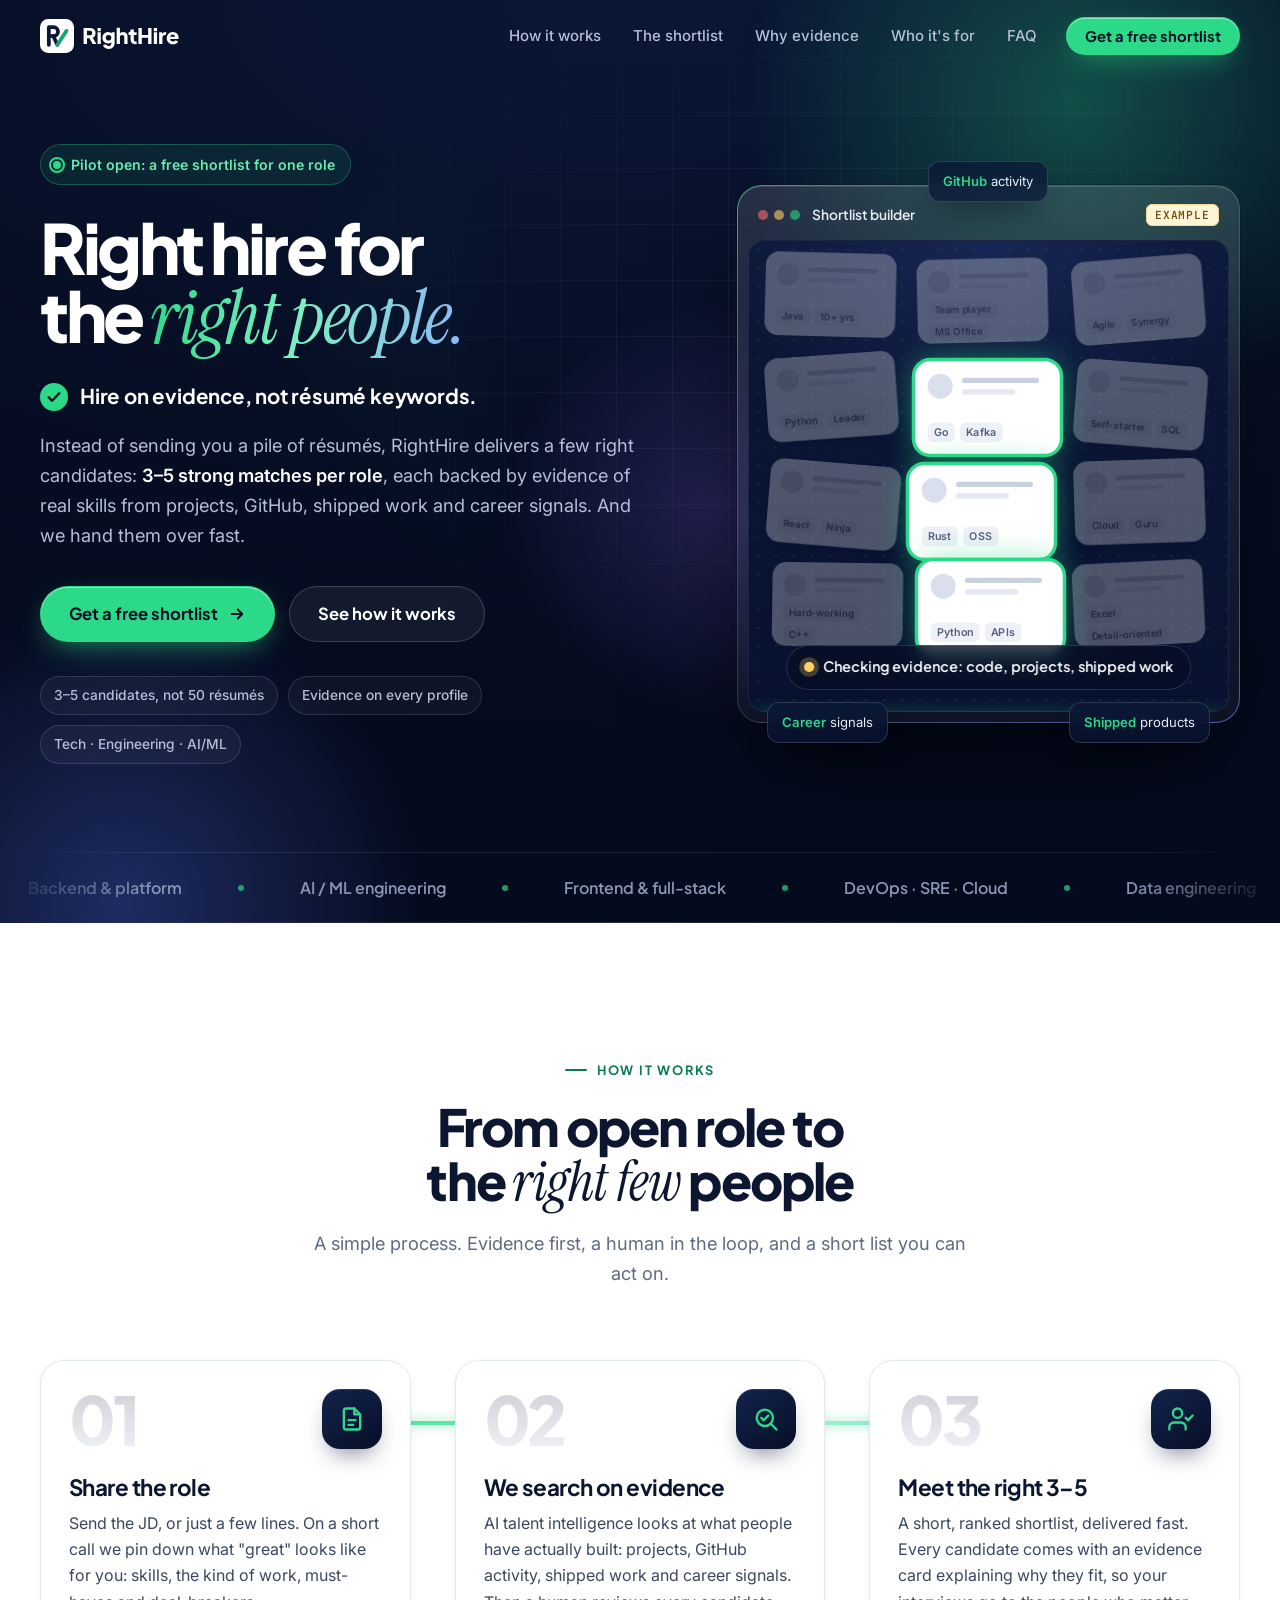
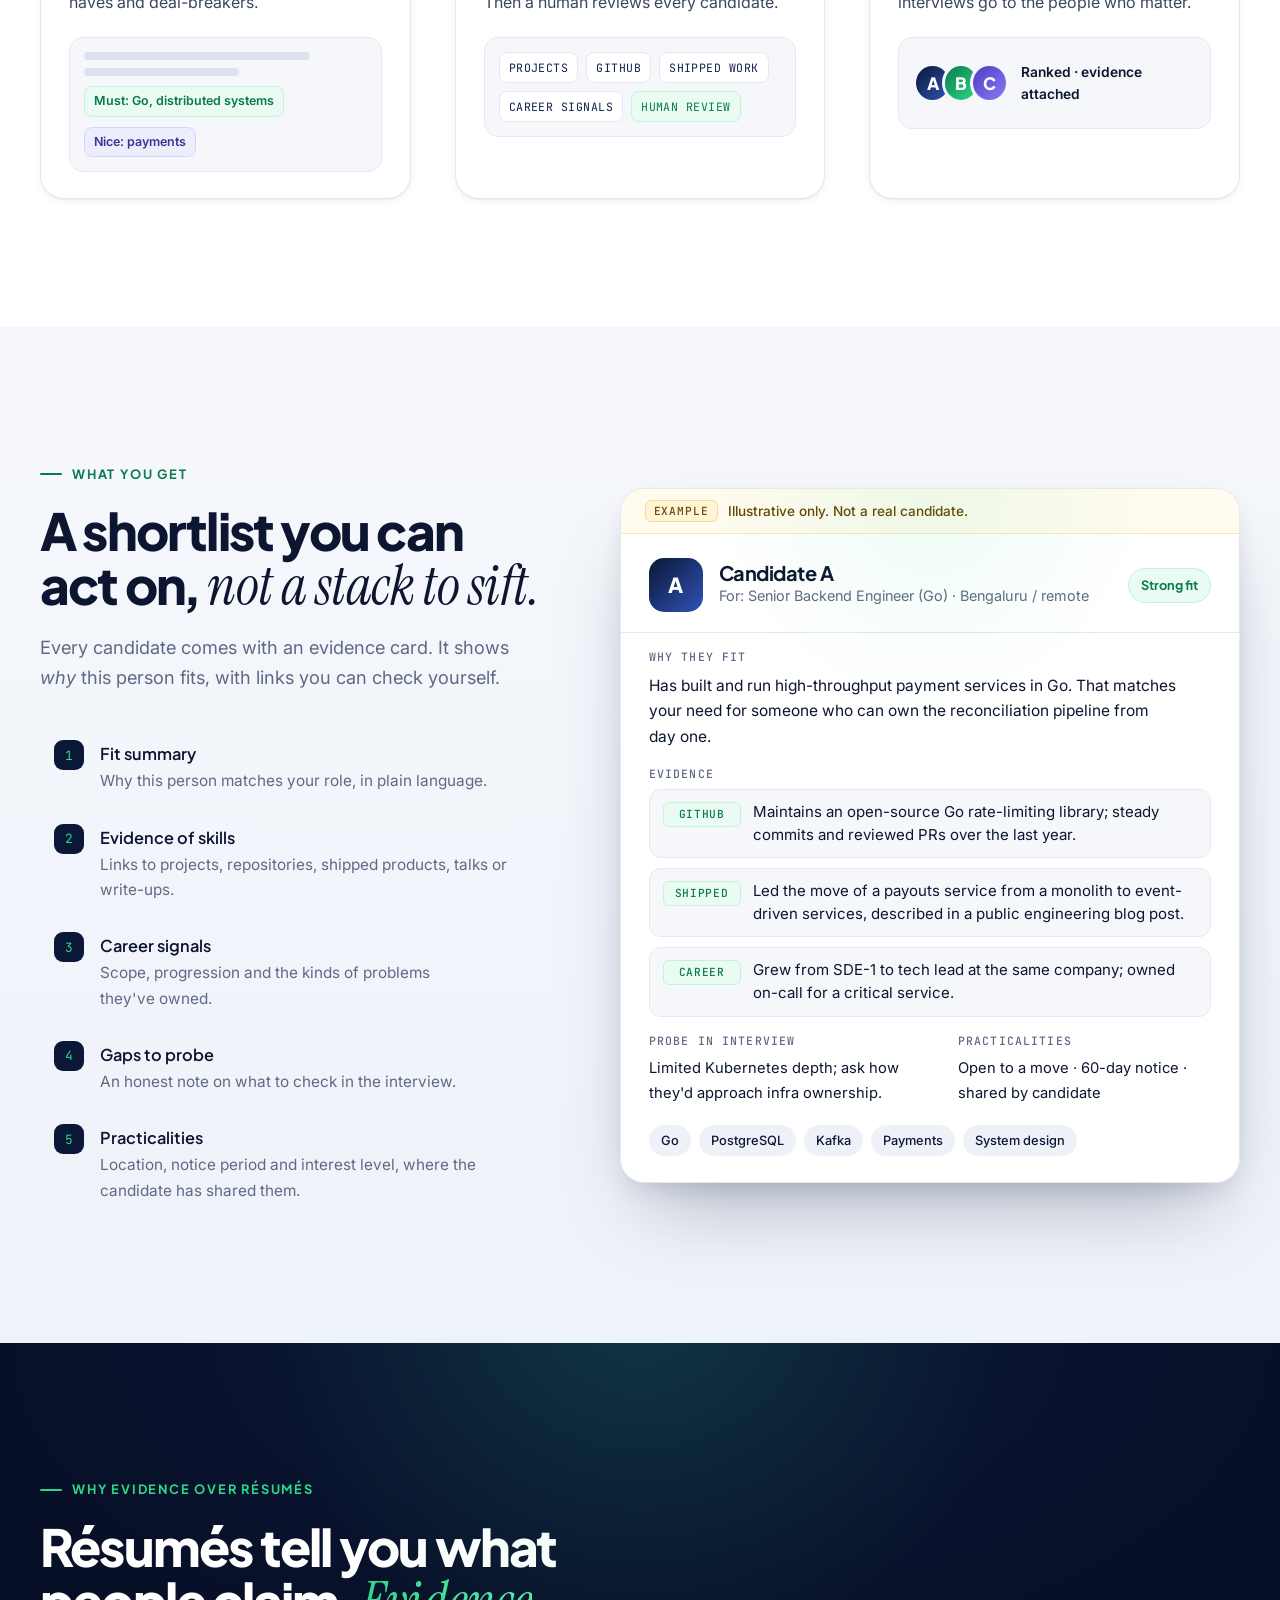
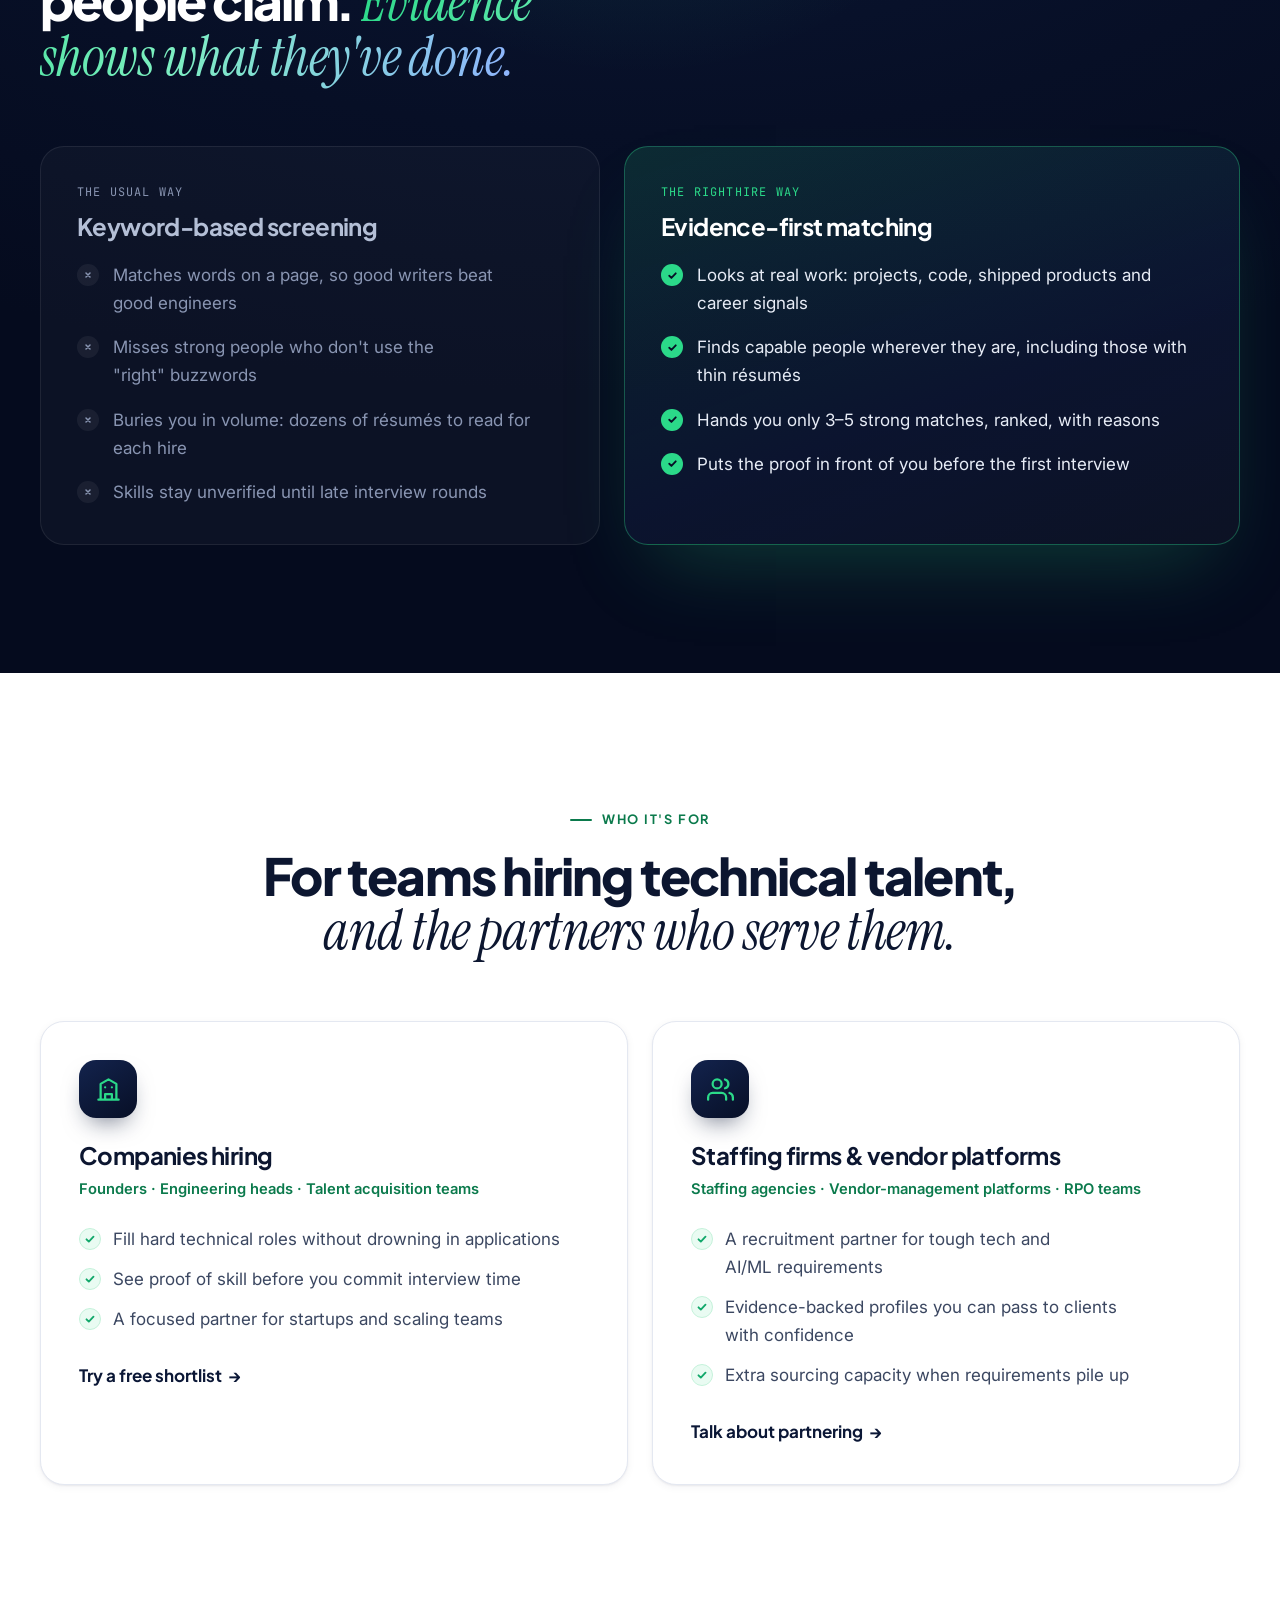
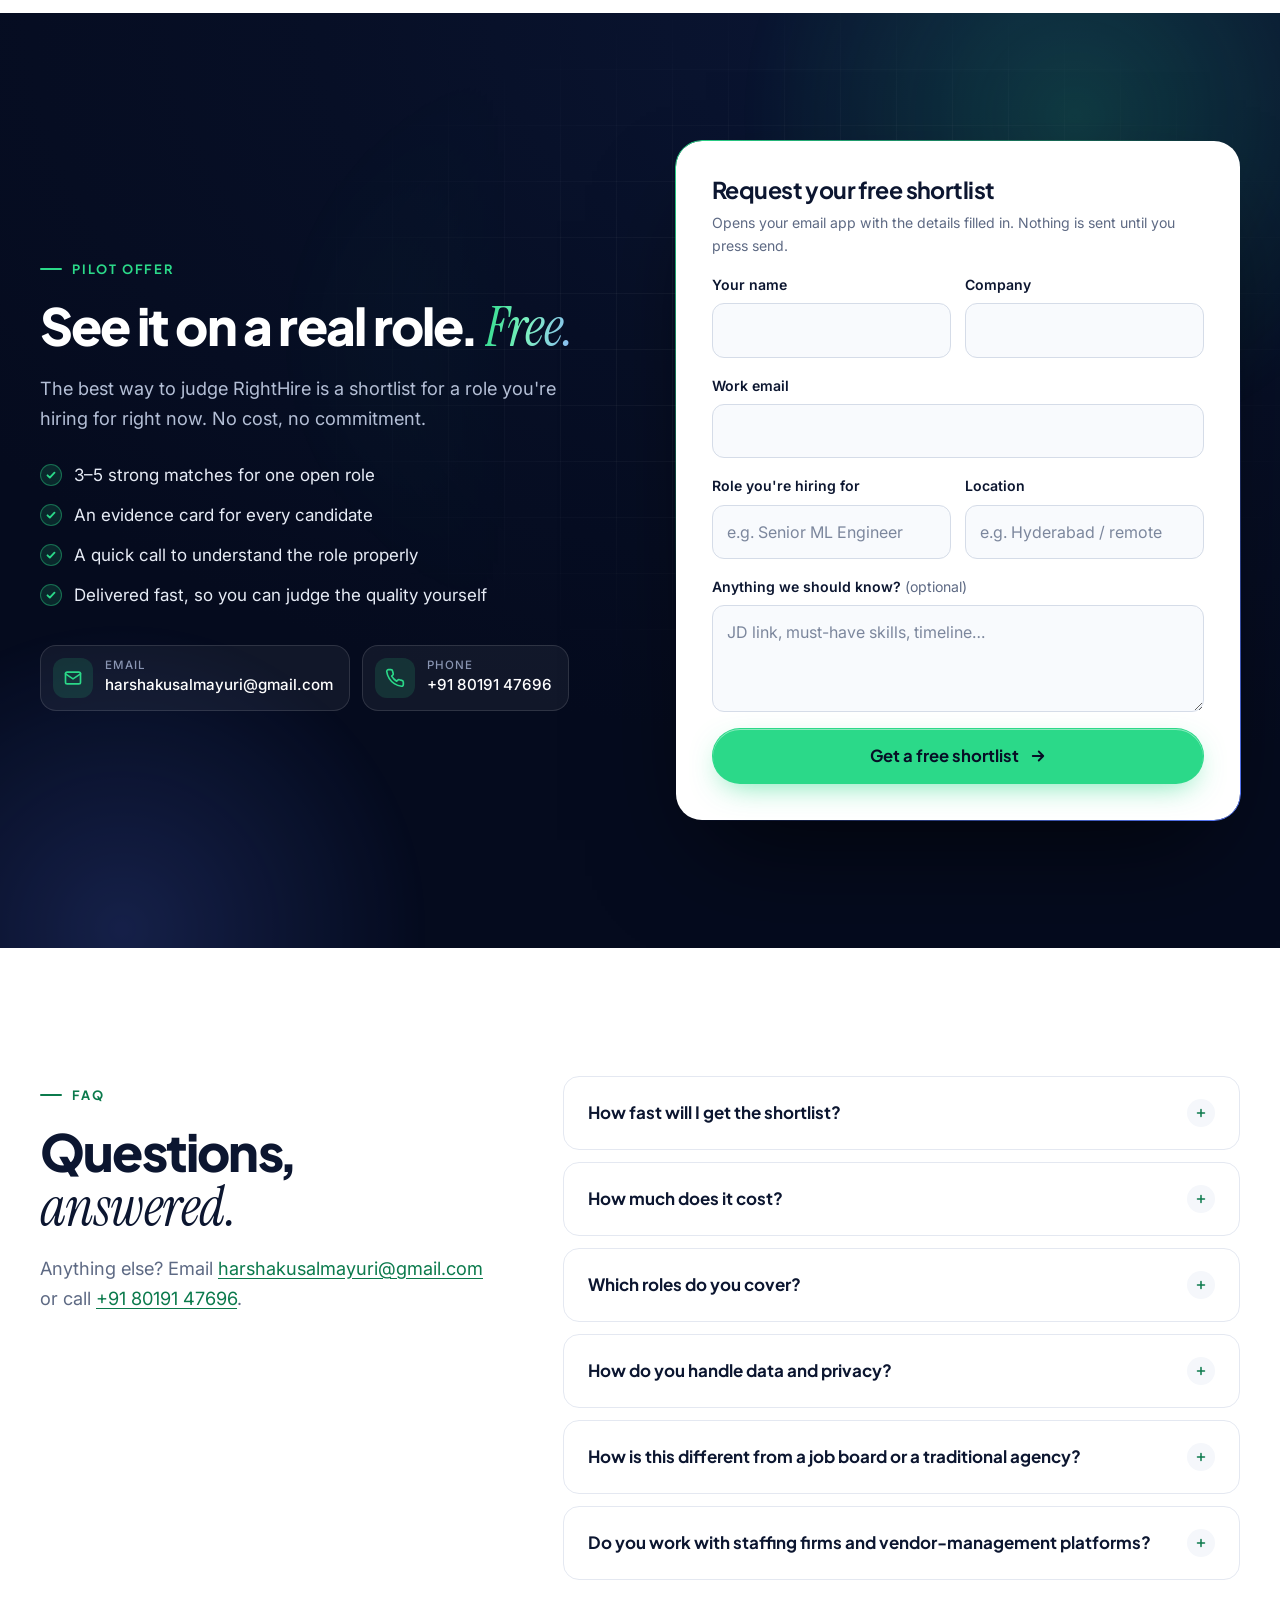
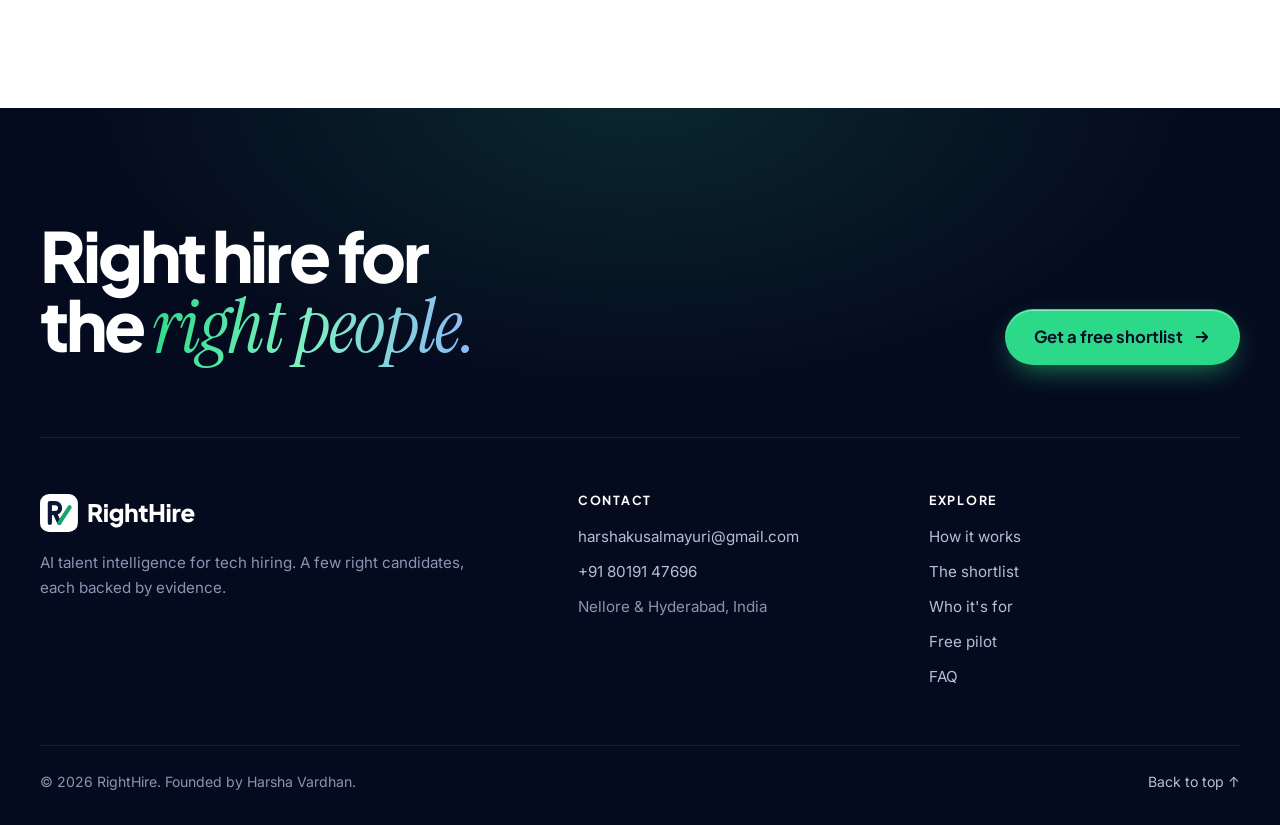
==== index.html @ 5b21c72d "RightHire landing page" ====
<!doctype html>
<html lang="en">
<head>
  <meta charset="utf-8">
  <meta name="viewport" content="width=device-width, initial-scale=1">
  <title>RightHire | Right hire for the right people</title>
  <meta name="description" content="RightHire is an AI talent-intelligence recruitment partner for tech, engineering and AI/ML roles. Hire on evidence, not résumé keywords: 3–5 strong matches per role, each backed by evidence of real skills. Pilot: a free shortlist for one open role.">
  <meta name="theme-color" content="#070F26">
  <meta name="author" content="RightHire (Harsha Vardhan)">
  <!-- Once a domain is live, make og:image / twitter:image absolute and add og:url + canonical. -->
  <meta property="og:type" content="website">
  <meta property="og:site_name" content="RightHire">
  <meta property="og:title" content="RightHire | Right hire for the right people">
  <meta property="og:description" content="Hire on evidence, not résumé keywords. 3–5 strong matches per role, each backed by evidence of real skills. Free shortlist for one open role.">
  <meta property="og:image" content="assets/og-image.png">
  <meta property="og:image:width" content="1200">
  <meta property="og:image:height" content="630">
  <meta property="og:image:alt" content="RightHire: Right hire for the right people">
  <meta property="og:locale" content="en_IN">
  <meta name="twitter:card" content="summary_large_image">
  <meta name="twitter:title" content="RightHire | Right hire for the right people">
  <meta name="twitter:description" content="Hire on evidence, not résumé keywords. 3–5 evidence-backed matches per role. Free pilot shortlist.">
  <meta name="twitter:image" content="assets/og-image.png">
  <link rel="icon" href="favicon.ico" sizes="any">
  <link rel="icon" href="assets/brand/favicon.svg" type="image/svg+xml">
  <link rel="apple-touch-icon" href="assets/brand/apple-touch-icon.png">
  <link rel="manifest" href="site.webmanifest">
  <link rel="preconnect" href="https://fonts.googleapis.com">
  <link rel="preconnect" href="https://fonts.gstatic.com" crossorigin>
  <link href="https://fonts.googleapis.com/css2?family=Plus+Jakarta+Sans:wght@500;600;700;800&family=Inter:wght@400;500;600&family=Instrument+Serif:ital@0;1&family=JetBrains+Mono:wght@500&display=swap" rel="stylesheet">
  <link rel="stylesheet" href="assets/css/styles.css">
  <script>document.documentElement.classList.add('js')</script>
  <script type="application/ld+json">
  {"@context":"https://schema.org","@type":"ProfessionalService","name":"RightHire","slogan":"Right hire for the right people",
   "description":"AI talent-intelligence recruitment for tech, engineering and AI/ML roles. We deliver 3–5 evidence-backed candidates per role.",
   "founder":{"@type":"Person","name":"Harsha Vardhan"},
   "email":"harshakusalmayuri@gmail.com","telephone":"+91-8019147696",
   "areaServed":["IN","Worldwide"],"address":{"@type":"PostalAddress","addressLocality":"Hyderabad","addressRegion":"Telangana","addressCountry":"IN"}}
  </script>
</head>
<body>
<a class="skip-link" href="#main">Skip to content</a>

<header class="nav-wrap" id="top">
  <div class="nav container">
    <a class="brand" href="#top" aria-label="RightHire home">
      <img src="assets/brand/righthire-logo-dark.svg" alt="RightHire" width="148" height="36">
    </a>
    <nav id="nav-menu" class="nav-menu" aria-label="Primary">
      <a href="#how">How it works</a>
      <a href="#shortlist">The shortlist</a>
      <a href="#why">Why evidence</a>
      <a href="#who">Who it's for</a>
      <a href="#faq">FAQ</a>
      <a class="btn btn-primary btn-sm nav-cta" href="#pilot"><span>Get a free shortlist</span></a>
    </nav>
    <button class="nav-toggle" aria-expanded="false" aria-controls="nav-menu" aria-label="Open menu">
      <span></span><span></span><span></span>
    </button>
  </div>
</header>

<main id="main">

<!-- ============ HERO ============ -->
<section class="hero" aria-labelledby="hero-title">
  <div class="hero-bg" aria-hidden="true">
    <div class="blob b1"></div><div class="blob b2"></div><div class="blob b3"></div>
    <div class="grid-glow"></div>
  </div>

  <div class="container hero-grid">
    <div class="hero-copy">
      <p class="pill reveal"><span class="pulse" aria-hidden="true"></span> Pilot open: a free shortlist for one role</p>
      <h1 id="hero-title" class="display reveal" style="--d:.05s">Right hire for<br>the <em class="serif grad-text">right people.</em></h1>
      <p class="kicker reveal" style="--d:.12s">
        <svg aria-hidden="true" viewBox="0 0 24 24"><path d="M5 12.5l4.5 4.5L19 7"/></svg>
        Hire on evidence, not résumé keywords.
      </p>
      <p class="lead reveal" style="--d:.18s">Instead of sending you a pile of résumés, RightHire delivers a few right candidates: <strong><span class="nw">3–5</span> strong matches per role</strong>, each backed by evidence of real skills from projects, GitHub, shipped work and career signals. And we hand them over fast.</p>
      <div class="cta-row reveal" style="--d:.24s">
        <a class="btn btn-primary btn-lg" href="mailto:harshakusalmayuri@gmail.com?subject=Free%20shortlist%20request%3A%20RightHire%20pilot&amp;body=Hi%20Harsha%2C%0A%0AI'd%20like%20a%20free%20evidence-backed%20shortlist%20for%20one%20open%20role.%0A%0ARole%3A%20%0ACompany%3A%20%0ALocation%20%2F%20remote%3A%20%0AJob%20description%20link%3A%20%0A%0AThanks%2C%0A"><span>Get a free shortlist</span>
          <svg class="arrow" aria-hidden="true" width="18" height="18" viewBox="0 0 24 24" fill="none" stroke="currentColor" stroke-width="2.5" stroke-linecap="round" stroke-linejoin="round"><path d="M5 12h14M13 6l6 6-6 6"/></svg>
        </a>
        <a class="btn btn-glass btn-lg" href="#how"><span>See how it works</span></a>
      </div>
      <ul class="hero-points reveal" style="--d:.3s" aria-label="Highlights">
        <li><span class="nw">3–5</span> candidates, not 50 résumés</li>
        <li>Evidence on every profile</li>
        <li>Tech · Engineering · AI/ML</li>
      </ul>
    </div>

    <div class="hero-visual reveal" style="--d:.15s">
      <div class="panel" role="img" aria-label="Example animation: many résumé cards are scanned and filtered down to three evidence-backed candidates.">
        <div class="panel-bar" aria-hidden="true">
          <span class="dots"><i></i><i></i><i></i></span>
          <span class="panel-title">Shortlist builder</span>
          <span class="example-tag">Example</span>
        </div>
        <div class="stage" id="stage" data-phase="done" aria-hidden="true">
          <div class="scan"></div>
          <div class="rc" style="--x:2.5%;--y:2.0%;--r:1.5deg;--i:0;--d:0.02"><div class="face cv"><span class="cv-av"></span><span class="cv-lines"><i></i><i></i></span><span class="cv-kw"><b>Java</b><b>10+ yrs</b></span></div></div>
          <div class="rc" style="--x:34.2%;--y:3.1%;--r:-1.3deg;--i:1;--d:0.04"><div class="face cv"><span class="cv-av"></span><span class="cv-lines"><i></i><i></i></span><span class="cv-kw"><b>Team player</b><b>MS Office</b></span></div></div>
          <div class="rc" style="--x:66.7%;--y:3.0%;--r:-4.6deg;--i:2;--d:0.04"><div class="face cv"><span class="cv-av"></span><span class="cv-lines"><i></i><i></i></span><span class="cv-kw"><b>Agile</b><b>Synergy</b></span></div></div>
          <div class="rc" style="--x:2.8%;--y:23.7%;--r:-4.1deg;--i:3;--d:0.28"><div class="face cv"><span class="cv-av"></span><span class="cv-lines"><i></i><i></i></span><span class="cv-kw"><b>Python</b><b>Leader</b></span></div></div>
          <div class="rc" style="--x:35.3%;--y:26.0%;--r:-3.8deg;--i:4;--d:0.31;--fy:6%;--n:1" data-pick="1"><div class="face cv"><span class="cv-av"></span><span class="cv-lines"><i></i><i></i></span><span class="cv-kw"><b>Go</b><b>Kafka</b></span></div><div class="face ev"><span class="ev-av a1">A</span><span class="ev-main"><b>Candidate A</b><small>Backend · Go · payments</small><span class="ev-chips"><em>GitHub</em><em>Shipped</em><em>Career</em></span></span><span class="ev-fit">Strong fit</span><span class="ev-check"><svg viewBox="0 0 24 24"><path d="M5 12.5l4.5 4.5L19 7"/></svg></span></div></div>
          <div class="rc" style="--x:67.2%;--y:25.4%;--r:4.5deg;--i:5;--d:0.30"><div class="face cv"><span class="cv-av"></span><span class="cv-lines"><i></i><i></i></span><span class="cv-kw"><b>Self-starter</b><b>SQL</b></span></div></div>
          <div class="rc" style="--x:3.2%;--y:46.7%;--r:4.8deg;--i:6;--d:0.55"><div class="face cv"><span class="cv-av"></span><span class="cv-lines"><i></i><i></i></span><span class="cv-kw"><b>React</b><b>Ninja</b></span></div></div>
          <div class="rc" style="--x:34.1%;--y:48.1%;--r:-2.1deg;--i:7;--d:0.57;--fy:32%;--n:2" data-pick="2"><div class="face cv"><span class="cv-av"></span><span class="cv-lines"><i></i><i></i></span><span class="cv-kw"><b>Rust</b><b>OSS</b></span></div><div class="face ev"><span class="ev-av a2">B</span><span class="ev-main"><b>Candidate B</b><small>Rust / Go · OSS maintainer</small><span class="ev-chips"><em>GitHub</em><em>Shipped</em><em>Career</em></span></span><span class="ev-fit">Strong fit</span><span class="ev-check"><svg viewBox="0 0 24 24"><path d="M5 12.5l4.5 4.5L19 7"/></svg></span></div></div>
          <div class="rc" style="--x:66.9%;--y:45.9%;--r:-1.9deg;--i:8;--d:0.54"><div class="face cv"><span class="cv-av"></span><span class="cv-lines"><i></i><i></i></span><span class="cv-kw"><b>Cloud</b><b>Guru</b></span></div></div>
          <div class="rc" style="--x:3.9%;--y:68.0%;--r:0.8deg;--i:9;--d:0.80"><div class="face cv"><span class="cv-av"></span><span class="cv-lines"><i></i><i></i></span><span class="cv-kw"><b>Hard-working</b><b>C++</b></span></div></div>
          <div class="rc" style="--x:35.9%;--y:68.6%;--r:0.5deg;--i:10;--d:0.81;--fy:58%;--n:3" data-pick="3"><div class="face cv"><span class="cv-av"></span><span class="cv-lines"><i></i><i></i></span><span class="cv-kw"><b>Python</b><b>APIs</b></span></div><div class="face ev"><span class="ev-av a3">C</span><span class="ev-main"><b>Candidate C</b><small>Python → Go · high-scale APIs</small><span class="ev-chips"><em>GitHub</em><em>Shipped</em><em>Career</em></span></span><span class="ev-fit alt">Good fit</span><span class="ev-check"><svg viewBox="0 0 24 24"><path d="M5 12.5l4.5 4.5L19 7"/></svg></span></div></div>
          <div class="rc" style="--x:66.7%;--y:67.7%;--r:-2.9deg;--i:11;--d:0.80"><div class="face cv"><span class="cv-av"></span><span class="cv-lines"><i></i><i></i></span><span class="cv-kw"><b>Excel</b><b>Detail-oriented</b></span></div></div>
          <div class="status"><span class="status-dot"></span><span id="status-text">Shortlist ready: 3 evidence-backed matches</span></div>
        </div>
      </div>
      <div class="float-chip fc1" aria-hidden="true"><b>GitHub</b> activity</div>
      <div class="float-chip fc2" aria-hidden="true"><b>Shipped</b> products</div>
      <div class="float-chip fc3" aria-hidden="true"><b>Career</b> signals</div>
    </div>
  </div>

  <div class="marquee" aria-label="Roles we focus on">
    <div class="marquee-track">
      <ul>
        <li>Backend &amp; platform</li><li>AI / ML engineering</li><li>Frontend &amp; full-stack</li><li>DevOps · SRE · Cloud</li><li>Data engineering</li><li>MLOps &amp; LLM apps</li><li>Mobile</li><li>Engineering leadership</li><li>India &amp; remote / global</li>
      </ul>
      <ul aria-hidden="true">
        <li>Backend &amp; platform</li><li>AI / ML engineering</li><li>Frontend &amp; full-stack</li><li>DevOps · SRE · Cloud</li><li>Data engineering</li><li>MLOps &amp; LLM apps</li><li>Mobile</li><li>Engineering leadership</li><li>India &amp; remote / global</li>
      </ul>
    </div>
  </div>
</section>

<!-- ============ HOW IT WORKS ============ -->
<section class="section" id="how" aria-labelledby="how-title">
  <div class="container">
    <div class="section-head center">
      <p class="eyebrow reveal">How it works</p>
      <h2 id="how-title" class="reveal" style="--d:.06s">From open role to the <em class="serif">right few</em> people</h2>
      <p class="section-lead reveal" style="--d:.12s">A simple process. Evidence first, a human in the loop, and a short list you can act on.</p>
    </div>

    <ol class="process" id="process">
      <li class="pstep reveal" style="--d:.05s">
        <div class="pstep-top"><span class="pnum">01</span><span class="picon" aria-hidden="true"><svg viewBox="0 0 24 24"><path d="M14 3H7a2 2 0 0 0-2 2v14a2 2 0 0 0 2 2h10a2 2 0 0 0 2-2V8z"/><path d="M14 3v5h5M9 13h6M9 17h4"/></svg></span></div>
        <h3>Share the role</h3>
        <p>Send the JD, or just a few lines. On a short call we pin down what "great" looks like for you: skills, the kind of work, must-haves and deal-breakers.</p>
        <div class="pviz pviz-jd" aria-hidden="true">
          <span class="jd-line w80"></span><span class="jd-line w60"></span>
          <span class="jd-tag must">Must: Go, distributed systems</span>
          <span class="jd-tag nice">Nice: payments</span>
        </div>
      </li>
      <li class="pstep reveal" style="--d:.15s">
        <div class="pstep-top"><span class="pnum">02</span><span class="picon" aria-hidden="true"><svg viewBox="0 0 24 24"><circle cx="11" cy="11" r="7"/><path d="M21 21l-4.3-4.3M8 11l2 2 4-4"/></svg></span></div>
        <h3>We search on evidence</h3>
        <p>AI talent intelligence looks at what people have actually built: projects, GitHub activity, shipped work and career signals. Then a human reviews every candidate.</p>
        <div class="pviz pviz-signals" aria-hidden="true">
          <span>Projects</span><span>GitHub</span><span>Shipped work</span><span>Career signals</span><span class="human">Human review</span>
        </div>
      </li>
      <li class="pstep reveal" style="--d:.25s">
        <div class="pstep-top"><span class="pnum">03</span><span class="picon" aria-hidden="true"><svg viewBox="0 0 24 24"><path d="M16 21v-2a4 4 0 0 0-4-4H6a4 4 0 0 0-4 4v2"/><circle cx="9" cy="7" r="4"/><path d="M16 11l2 2 4-4"/></svg></span></div>
        <h3>Meet the right <span class="nw">3–5</span></h3>
        <p>A short, ranked shortlist, delivered fast. Every candidate comes with an evidence card explaining why they fit, so your interviews go to the people who matter.</p>
        <div class="pviz pviz-short" aria-hidden="true">
          <span class="av a1">A</span><span class="av a2">B</span><span class="av a3">C</span>
          <span class="short-label">Ranked · evidence attached</span>
        </div>
      </li>
    </ol>
  </div>
</section>

<!-- ============ SHORTLIST ============ -->
<section class="section section-tint" id="shortlist" aria-labelledby="shortlist-title">
  <div class="container split">
    <div class="split-copy">
      <p class="eyebrow reveal">What you get</p>
      <h2 id="shortlist-title" class="reveal" style="--d:.06s">A shortlist you can act on<span class="pk">,</span> <em class="serif">not a stack to sift.</em></h2>
      <p class="section-lead reveal" style="--d:.12s">Every candidate comes with an evidence card. It shows <em>why</em> this person fits, with links you can check yourself.</p>
      <ol class="anatomy">
        <li class="reveal" style="--d:.05s"><span>1</span><div><strong>Fit summary</strong><p>Why this person matches your role, in plain language.</p></div></li>
        <li class="reveal" style="--d:.1s"><span>2</span><div><strong>Evidence of skills</strong><p>Links to projects, repositories, shipped products, talks or write-ups.</p></div></li>
        <li class="reveal" style="--d:.15s"><span>3</span><div><strong>Career signals</strong><p>Scope, progression and the kinds of problems they've owned.</p></div></li>
        <li class="reveal" style="--d:.2s"><span>4</span><div><strong>Gaps to probe</strong><p>An honest note on what to check in the interview.</p></div></li>
        <li class="reveal" style="--d:.25s"><span>5</span><div><strong>Practicalities</strong><p>Location, notice period and interest level, where the candidate has shared them.</p></div></li>
      </ol>
    </div>

    <div class="ec-wrap reveal" style="--d:.1s">
      <article class="evidence-card tilt" aria-labelledby="ec-title">
        <div class="ec-banner"><span class="example-tag">Example</span> Illustrative only. Not a real candidate.</div>
        <header class="ec-head">
          <span class="avatar a1" aria-hidden="true">A</span>
          <div>
            <h3 id="ec-title">Candidate A</h3>
            <p class="ec-sub">For: Senior Backend Engineer (Go) · Bengaluru / remote</p>
          </div>
          <span class="fit">Strong fit</span>
        </header>
        <div class="ec-block">
          <h4>Why they fit</h4>
          <p>Has built and run high-throughput payment services in Go. That matches your need for someone who can own the reconciliation pipeline from day one.</p>
        </div>
        <div class="ec-block">
          <h4>Evidence</h4>
          <ul class="ec-evidence">
            <li><span class="ev-type">GitHub</span><span>Maintains an open-source Go rate-limiting library; steady commits and reviewed PRs over the last year.</span></li>
            <li><span class="ev-type">Shipped</span><span>Led the move of a payouts service from a monolith to event-driven services, described in a public engineering blog post.</span></li>
            <li><span class="ev-type">Career</span><span>Grew from SDE-1 to tech lead at the same company; owned on-call for a critical service.</span></li>
          </ul>
        </div>
        <div class="ec-row">
          <div class="ec-block">
            <h4>Probe in interview</h4>
            <p>Limited Kubernetes depth; ask how they'd approach infra ownership.</p>
          </div>
          <div class="ec-block">
            <h4>Practicalities</h4>
            <p>Open to a move · 60-day notice · shared by candidate</p>
          </div>
        </div>
        <div class="ec-tags" aria-label="Skills">
          <span>Go</span><span>PostgreSQL</span><span>Kafka</span><span>Payments</span><span>System design</span>
        </div>
      </article>
    </div>
  </div>
</section>

<!-- ============ WHY EVIDENCE (dark) ============ -->
<section class="section section-dark" id="why" aria-labelledby="why-title">
  <div class="dark-glow" aria-hidden="true"></div>
  <div class="container">
    <div class="section-head">
      <p class="eyebrow eyebrow-light reveal">Why evidence over résumés</p>
      <h2 id="why-title" class="reveal" style="--d:.06s">Résumés tell you what people claim<span class="pk">.</span> <em class="serif grad-text">Evidence shows what they've done.</em></h2>
    </div>
    <div class="compare">
      <div class="compare-col compare-old reveal" style="--d:.05s">
        <p class="compare-label">The usual way</p>
        <h3>Keyword-based screening</h3>
        <ul>
          <li>Matches words on a page, so good writers beat good engineers</li>
          <li>Misses strong people who don't use the "right" buzzwords</li>
          <li>Buries you in volume: dozens of résumés to read for each hire</li>
          <li>Skills stay unverified until late interview rounds</li>
        </ul>
      </div>
      <div class="compare-col compare-new reveal spot" style="--d:.15s">
        <p class="compare-label">The RightHire way</p>
        <h3>Evidence-first matching</h3>
        <ul>
          <li>Looks at real work: projects, code, shipped products and career signals</li>
          <li>Finds capable people wherever they are, including those with thin résumés</li>
          <li>Hands you only <span class="nw">3–5</span> strong matches, ranked, with reasons</li>
          <li>Puts the proof in front of you before the first interview</li>
        </ul>
      </div>
    </div>
  </div>
</section>

<!-- ============ WHO IT'S FOR ============ -->
<section class="section" id="who" aria-labelledby="who-title">
  <div class="container">
    <div class="section-head center">
      <p class="eyebrow reveal">Who it's for</p>
      <h2 id="who-title" class="reveal" style="--d:.06s">For teams hiring technical talent<span class="pk">,</span> <em class="serif">and the partners who serve them.</em></h2>
    </div>
    <div class="audience">
      <article class="aud-card spot reveal" style="--d:.05s">
        <div class="aud-icon" aria-hidden="true"><svg viewBox="0 0 24 24"><path d="M3 21h18M5 21V7l7-4 7 4v14M9 21v-5h6v5M9 10h.01M15 10h.01"/></svg></div>
        <h3>Companies hiring</h3>
        <p class="aud-who">Founders · Engineering heads · Talent acquisition teams</p>
        <ul class="checklist">
          <li>Fill hard technical roles without drowning in applications</li>
          <li>See proof of skill before you commit interview time</li>
          <li>A focused partner for startups and scaling teams</li>
        </ul>
        <a class="text-link" href="#pilot">Try a free shortlist <span aria-hidden="true">→</span></a>
      </article>
      <article class="aud-card spot reveal" style="--d:.15s">
        <div class="aud-icon" aria-hidden="true"><svg viewBox="0 0 24 24"><path d="M17 21v-2a4 4 0 0 0-4-4H5a4 4 0 0 0-4 4v2"/><circle cx="9" cy="7" r="4"/><path d="M23 21v-2a4 4 0 0 0-3-3.87M16 3.13a4 4 0 0 1 0 7.75"/></svg></div>
        <h3>Staffing firms &amp; vendor platforms</h3>
        <p class="aud-who">Staffing agencies · Vendor-management platforms · RPO teams</p>
        <ul class="checklist">
          <li>A recruitment partner for tough tech and AI/ML requirements</li>
          <li>Evidence-backed profiles you can pass to clients with confidence</li>
          <li>Extra sourcing capacity when requirements pile up</li>
        </ul>
        <a class="text-link" href="#pilot">Talk about partnering <span aria-hidden="true">→</span></a>
      </article>
    </div>
  </div>
</section>

<!-- ============ PILOT ============ -->
<section class="section pilot" id="pilot" aria-labelledby="pilot-title">
  <div class="hero-bg subtle" aria-hidden="true"><div class="blob b1"></div><div class="blob b2"></div><div class="grid-glow"></div></div>
  <div class="container pilot-grid">
    <div class="pilot-copy">
      <p class="eyebrow eyebrow-light reveal">Pilot offer</p>
      <h2 id="pilot-title" class="reveal" style="--d:.06s">See it on a real role<span class="pk">.</span> <em class="serif grad-text">Free.</em></h2>
      <p class="reveal" style="--d:.12s">The best way to judge RightHire is a shortlist for a role you're hiring for right now. No cost, no commitment.</p>
      <ul class="checklist light reveal" style="--d:.18s">
        <li><span class="nw">3–5</span> strong matches for one open role</li>
        <li>An evidence card for every candidate</li>
        <li>A quick call to understand the role properly</li>
        <li>Delivered fast, so you can judge the quality yourself</li>
      </ul>
      <div class="contact-cards reveal" style="--d:.24s">
        <a href="mailto:harshakusalmayuri@gmail.com" class="contact-card">
          <span class="cc-icon" aria-hidden="true"><svg viewBox="0 0 24 24"><rect x="3" y="5" width="18" height="14" rx="2"/><path d="M3 7l9 6 9-6"/></svg></span>
          <span><small>Email</small>harshakusalmayuri@gmail.com</span>
        </a>
        <a href="tel:+918019147696" class="contact-card">
          <span class="cc-icon" aria-hidden="true"><svg viewBox="0 0 24 24"><path d="M22 16.9v3a2 2 0 0 1-2.2 2 19.8 19.8 0 0 1-8.6-3.1 19.5 19.5 0 0 1-6-6A19.8 19.8 0 0 1 2.1 4.2 2 2 0 0 1 4.1 2h3a2 2 0 0 1 2 1.7c.1.9.4 1.8.7 2.7a2 2 0 0 1-.5 2.1L8 9.8a16 16 0 0 0 6 6l1.3-1.3a2 2 0 0 1 2.1-.4c.9.3 1.8.6 2.7.7a2 2 0 0 1 1.7 2z"/></svg></span>
          <span><small>Phone</small>+91 80191 47696</span>
        </a>
      </div>
    </div>

    <form class="pilot-form reveal" style="--d:.1s" id="pilot-form" novalidate aria-labelledby="form-title">
      <h3 id="form-title">Request your free shortlist</h3>
      <p class="form-note">Opens your email app with the details filled in. Nothing is sent until you press send.</p>
      <div class="field-row">
        <label><span>Your name</span><input name="name" type="text" autocomplete="name" required></label>
        <label><span>Company</span><input name="company" type="text" autocomplete="organization" required></label>
      </div>
      <label><span>Work email</span><input name="email" type="email" autocomplete="email" required></label>
      <div class="field-row">
        <label><span>Role you're hiring for</span><input name="role" type="text" placeholder="e.g. Senior ML Engineer" required></label>
        <label><span>Location</span><input name="location" type="text" placeholder="e.g. Hyderabad / remote"></label>
      </div>
      <label><span>Anything we should know? <span class="opt">(optional)</span></span><textarea name="notes" rows="3" placeholder="JD link, must-have skills, timeline…"></textarea></label>
      <p class="form-error" id="form-error" role="alert" hidden>Please fill in your name, company, a valid email and the role.</p>
      <button class="btn btn-primary btn-lg btn-block" type="submit"><span>Get a free shortlist</span>
        <svg class="arrow" aria-hidden="true" width="18" height="18" viewBox="0 0 24 24" fill="none" stroke="currentColor" stroke-width="2.5" stroke-linecap="round" stroke-linejoin="round"><path d="M5 12h14M13 6l6 6-6 6"/></svg>
      </button>
    </form>
  </div>
</section>

<!-- ============ FAQ ============ -->
<section class="section" id="faq" aria-labelledby="faq-title">
  <div class="container faq-wrap">
    <div class="faq-side">
      <p class="eyebrow reveal">FAQ</p>
      <h2 id="faq-title" class="reveal" style="--d:.06s">Questions<span class="pk">,</span> <em class="serif">answered.</em></h2>
      <p class="section-lead reveal" style="--d:.12s">Anything else? Email <a href="mailto:harshakusalmayuri@gmail.com">harshakusalmayuri@gmail.com</a> or call <a href="tel:+918019147696">+91&nbsp;80191&nbsp;47696</a>.</p>
    </div>
    <div class="faq">
      <details class="reveal" style="--d:.04s">
        <summary>How fast will I get the shortlist?</summary>
        <div class="faq-body"><p>Typically within a few days of receiving the JD. Highly specialised roles can take a little longer, and we'll tell you what to expect on the kickoff call.</p></div>
      </details>
      <details class="reveal" style="--d:.08s">
        <summary>How much does it cost?</summary>
        <div class="faq-body"><p>The pilot shortlist for one open role is free. Pricing for ongoing work depends on the roles and volume, and we discuss it on a call.</p></div>
      </details>
      <details class="reveal" style="--d:.12s">
        <summary>Which roles do you cover?</summary>
        <div class="faq-body"><p>Tech, engineering and AI/ML roles: backend, frontend, full-stack, mobile, DevOps/SRE, data engineering, ML/AI engineering and engineering leadership, for teams in India and remote/global positions.</p></div>
      </details>
      <details class="reveal" style="--d:.16s">
        <summary>How do you handle data and privacy?</summary>
        <div class="faq-body"><p>We build evidence from publicly available professional information (such as public repositories, portfolios and published work) and from what candidates choose to share with us. Your role details are kept confidential and used only for your search, and candidate details are shared with you only for that role. If you need an NDA, we can discuss one.</p></div>
      </details>
      <details class="reveal" style="--d:.2s">
        <summary>How is this different from a job board or a traditional agency?</summary>
        <div class="faq-body"><p>Job boards give you volume, and many agencies forward résumés that match keywords. RightHire works the other way round: we look for evidence of real skills first, then hand you only the few candidates who clearly fit, with the reasons attached.</p></div>
      </details>
      <details class="reveal" style="--d:.24s">
        <summary>Do you work with staffing firms and vendor-management platforms?</summary>
        <div class="faq-body"><p>Yes. We work as a recruitment partner for staffing firms and vendor platforms that need strong candidates for technical requirements. Get in touch and we'll discuss how to fit into your process.</p></div>
      </details>
    </div>
  </div>
</section>

</main>

<!-- ============ FOOTER ============ -->
<footer class="site-footer">
  <div class="footer-glow" aria-hidden="true"></div>
  <div class="container">
    <div class="footer-cta reveal">
      <p class="footer-tag">Right hire for the <em class="serif grad-text">right people.</em></p>
      <a class="btn btn-primary btn-lg" href="#pilot"><span>Get a free shortlist</span>
        <svg class="arrow" aria-hidden="true" width="18" height="18" viewBox="0 0 24 24" fill="none" stroke="currentColor" stroke-width="2.5" stroke-linecap="round" stroke-linejoin="round"><path d="M5 12h14M13 6l6 6-6 6"/></svg>
      </a>
    </div>
    <div class="footer-grid">
      <div class="footer-brand">
        <img src="assets/brand/righthire-logo-dark.svg" alt="RightHire" width="164" height="40" loading="lazy">
        <p>AI talent intelligence for tech hiring. A few right candidates, each backed by evidence.</p>
      </div>
      <div>
        <h2 class="footer-h">Contact</h2>
        <ul class="footer-list">
          <li><a href="mailto:harshakusalmayuri@gmail.com">harshakusalmayuri@gmail.com</a></li>
          <li><a href="tel:+918019147696">+91 80191 47696</a></li>
          <li>Nellore &amp; Hyderabad, India</li>
        </ul>
      </div>
      <div>
        <h2 class="footer-h">Explore</h2>
        <ul class="footer-list">
          <li><a href="#how">How it works</a></li>
          <li><a href="#shortlist">The shortlist</a></li>
          <li><a href="#who">Who it's for</a></li>
          <li><a href="#pilot">Free pilot</a></li>
          <li><a href="#faq">FAQ</a></li>
        </ul>
      </div>
    </div>
    <div class="footer-bottom">
      <p>© <span id="year">2026</span> RightHire. Founded by Harsha Vardhan.</p>
      <a href="#top" class="to-top">Back to top <span aria-hidden="true">↑</span></a>
    </div>
  </div>
</footer>

<script src="assets/js/main.js" defer></script>
</body>
</html>
---- assets/css/styles.css ----
/* =========================================================
   RightHire: landing page styles (vanilla CSS, no build)
   ========================================================= */
:root{
  --navy-950:#050B1E; --navy-900:#070F26; --navy-800:#0B1736; --navy-700:#13234D; --navy-600:#1E3266;
  --ink:#0C1630; --text:#3B4761; --muted:#5E6A84; --line:#E4E8F1; --tint:#F5F7FB;
  --on-dark:#E7ECF6; --on-dark-2:#B4BFD6; --on-dark-3:#8995B2;
  --green:#2BD989; --green-300:#6BEAB0; --green-600:#12A86B; --green-700:#0B7A4C; --green-50:#E9FBF2;
  --blue:#5B7CFF; --violet:#8B6CFF;
  --radius:20px; --radius-sm:12px;
  --shadow-sm:0 1px 2px rgba(11,23,54,.06),0 2px 8px rgba(11,23,54,.05);
  --shadow:0 12px 32px -12px rgba(11,23,54,.2),0 4px 12px -4px rgba(11,23,54,.08);
  --shadow-lg:0 40px 80px -30px rgba(11,23,54,.35),0 12px 28px -10px rgba(11,23,54,.14);
  --f-head:"Plus Jakarta Sans",system-ui,-apple-system,"Segoe UI",Roboto,sans-serif;
  --f-body:"Inter",system-ui,-apple-system,"Segoe UI",Roboto,sans-serif;
  --f-serif:"Instrument Serif",Georgia,"Times New Roman",serif;
  --f-mono:"JetBrains Mono",ui-monospace,SFMono-Regular,Menlo,monospace;
  --ease:cubic-bezier(.2,.8,.2,1);
  --nav-h:72px;
}
*,*::before,*::after{box-sizing:border-box}
html{scroll-behavior:smooth;-webkit-text-size-adjust:100%;scroll-padding-top:calc(var(--nav-h) + 12px)}
body{margin:0;font-family:var(--f-body);font-size:17px;line-height:1.65;color:var(--text);background:#fff;-webkit-font-smoothing:antialiased;text-rendering:optimizeLegibility;overflow-x:hidden}
img,svg{display:block;max-width:100%}
a{color:var(--green-700);text-underline-offset:3px}
a:hover{color:var(--navy-800)}
h1,h2,h3,h4{font-family:var(--f-head);color:var(--ink);line-height:1.1;margin:0;letter-spacing:-.025em}
h2{font-size:clamp(2rem,4vw,3.25rem);font-weight:800;letter-spacing:-.035em;line-height:1.06;text-wrap:balance}
h1,.footer-tag{text-wrap:balance}
p,li{text-wrap:pretty}
h3{font-size:1.25rem;font-weight:700}
p{margin:0}
strong{color:var(--ink);font-weight:600}
.serif{font-family:var(--f-serif);font-style:italic;font-weight:400;letter-spacing:-.01em}
h2 .serif{font-size:1.08em;line-height:.9}
.grad-text{background:linear-gradient(100deg,var(--green) 0%,#7CF0C0 45%,#8FB3FF 100%);-webkit-background-clip:text;background-clip:text;color:transparent;padding-right:.08em}
.pk{margin-left:-.07em}
.nw{white-space:nowrap}
:focus-visible{outline:3px solid var(--green);outline-offset:3px;border-radius:8px}
.container{width:min(1200px,100% - 48px);margin-inline:auto}
.sr-only{position:absolute;width:1px;height:1px;overflow:hidden;clip:rect(0 0 0 0);white-space:nowrap}
.skip-link{position:absolute;left:-999px;top:8px;background:var(--green);color:var(--navy-900);padding:10px 16px;border-radius:8px;z-index:200;font-weight:600}
.skip-link:focus{left:12px}

/* ---------- Reveal on scroll ---------- */
.js .reveal{opacity:0;transform:translateY(26px);transition:opacity .8s var(--ease),transform .8s var(--ease);transition-delay:var(--d,0s)}
.js .reveal.in{opacity:1;transform:none}

/* ---------- Buttons ---------- */
.btn{position:relative;isolation:isolate;overflow:hidden;display:inline-flex;align-items:center;justify-content:center;gap:10px;font-family:var(--f-head);font-weight:700;text-decoration:none;border-radius:999px;border:1px solid transparent;cursor:pointer;line-height:1;font-size:1rem;transition:transform .25s var(--ease),box-shadow .25s var(--ease),background .25s,border-color .25s,color .25s}
.btn-sm{padding:11px 18px;font-size:.92rem}
.btn-lg{padding:18px 28px;font-size:1.04rem}
.btn-block{width:100%}
.btn .arrow{transition:transform .25s var(--ease)}
.btn:hover .arrow{transform:translateX(4px)}
.btn-primary{background:var(--green);color:var(--navy-900);box-shadow:0 10px 30px -10px rgba(43,217,137,.7),inset 0 1px 0 rgba(255,255,255,.45)}
.btn-primary::after{content:"";position:absolute;inset:0;z-index:-1;background:linear-gradient(110deg,transparent 20%,rgba(255,255,255,.55) 50%,transparent 80%);transform:translateX(-120%);transition:transform .7s var(--ease)}
.btn-primary:hover{color:var(--navy-900);transform:translateY(-2px);box-shadow:0 18px 40px -12px rgba(43,217,137,.8),inset 0 1px 0 rgba(255,255,255,.45)}
.btn-primary:hover::after{transform:translateX(120%)}
.btn-primary:active{transform:translateY(0)}
.btn-glass{background:rgba(255,255,255,.06);color:#fff;border-color:rgba(255,255,255,.18);backdrop-filter:blur(8px);-webkit-backdrop-filter:blur(8px)}
.btn-glass:hover{background:rgba(255,255,255,.12);border-color:rgba(255,255,255,.35);color:#fff;transform:translateY(-2px)}

/* ---------- Nav ---------- */
.nav-wrap{position:fixed;inset:0 0 auto;z-index:100;transition:background .3s,border-color .3s,box-shadow .3s;border-bottom:1px solid transparent}
.nav-wrap.scrolled{background:rgba(7,15,38,.84);backdrop-filter:saturate(160%) blur(16px);-webkit-backdrop-filter:saturate(160%) blur(16px);border-bottom-color:rgba(255,255,255,.08);box-shadow:0 10px 30px -15px rgba(0,0,0,.5)}
.nav{display:flex;align-items:center;justify-content:space-between;height:var(--nav-h)}
.brand img{height:34px;width:auto}
.nav-menu{display:flex;align-items:center;gap:6px}
.nav-menu a:not(.btn){position:relative;color:var(--on-dark-2);text-decoration:none;font-weight:500;font-size:.94rem;padding:8px 13px;border-radius:999px;transition:color .2s,background .2s}
.nav-menu a:not(.btn):hover{color:#fff;background:rgba(255,255,255,.07)}
.nav-cta{margin-left:10px}
.nav-toggle{display:none;background:rgba(255,255,255,.06);border:1px solid rgba(255,255,255,.14);padding:9px 10px;cursor:pointer;border-radius:12px}
.nav-toggle span{display:block;width:20px;height:2px;background:#fff;margin:4px 0;border-radius:2px;transition:transform .25s var(--ease),opacity .2s}
.nav-toggle[aria-expanded="true"] span:nth-child(1){transform:translateY(6px) rotate(45deg)}
.nav-toggle[aria-expanded="true"] span:nth-child(2){opacity:0}
.nav-toggle[aria-expanded="true"] span:nth-child(3){transform:translateY(-6px) rotate(-45deg)}

/* ---------- Animated backgrounds ---------- */
.hero-bg{position:absolute;inset:0;overflow:hidden;pointer-events:none}
.blob{position:absolute;border-radius:50%;opacity:.55;will-change:transform}
.b1{width:60vw;height:60vw;max-width:880px;max-height:880px;right:-14vw;top:-22vw;background:radial-gradient(circle at center,rgba(43,217,137,.55),rgba(43,217,137,0) 62%);animation:drift1 22s ease-in-out infinite alternate}
.b2{width:55vw;height:55vw;max-width:800px;max-height:800px;left:-18vw;bottom:-26vw;background:radial-gradient(circle at center,rgba(91,124,255,.55),rgba(91,124,255,0) 62%);animation:drift2 26s ease-in-out infinite alternate}
.b3{width:36vw;height:36vw;max-width:520px;max-height:520px;left:38%;top:30%;background:radial-gradient(circle at center,rgba(139,108,255,.38),rgba(139,108,255,0) 65%);animation:drift3 30s ease-in-out infinite alternate}
@keyframes drift1{to{transform:translate(-8vw,6vw) scale(1.12)}}
@keyframes drift2{to{transform:translate(10vw,-6vw) scale(1.08)}}
@keyframes drift3{to{transform:translate(-14vw,-8vw) scale(1.25)}}
.grid-glow{position:absolute;inset:0;background-image:linear-gradient(rgba(255,255,255,.06) 1px,transparent 1px),linear-gradient(90deg,rgba(255,255,255,.06) 1px,transparent 1px);background-size:56px 56px;-webkit-mask-image:radial-gradient(ellipse 60% 55% at 65% 35%,#000 10%,transparent 72%);mask-image:radial-gradient(ellipse 60% 55% at 65% 35%,#000 10%,transparent 72%)}
.grid-glow::after{content:"";position:absolute;inset:0;background:linear-gradient(90deg,transparent,rgba(43,217,137,.18),transparent);background-size:40% 100%;background-repeat:no-repeat;animation:sweep 9s linear infinite}
@keyframes sweep{from{background-position:-60% 0}to{background-position:160% 0}}
.hero-bg.subtle .blob{opacity:.35}

/* ---------- Hero ---------- */
.hero{position:relative;overflow:hidden;background:radial-gradient(120% 80% at 50% 0%,var(--navy-800) 0%,var(--navy-900) 55%,var(--navy-950) 100%);color:var(--on-dark-2);padding:calc(var(--nav-h) + 72px) 0 0}
.hero::after{content:"";position:absolute;left:0;right:0;bottom:0;height:1px;background:linear-gradient(90deg,transparent,rgba(255,255,255,.14),transparent)}
.hero-grid{position:relative;display:grid;grid-template-columns:1.12fr .88fr;gap:56px;align-items:center;padding-bottom:88px}
.pill{display:inline-flex;align-items:center;gap:10px;background:rgba(43,217,137,.1);color:var(--green-300);border:1px solid rgba(43,217,137,.3);font-weight:600;font-size:.88rem;padding:8px 15px 8px 12px;border-radius:999px;margin-bottom:28px;backdrop-filter:blur(6px)}
.pulse{position:relative;width:8px;height:8px;border-radius:50%;background:var(--green)}
.pulse::after{content:"";position:absolute;inset:-4px;border-radius:50%;border:2px solid var(--green);animation:ping 2s var(--ease) infinite}
@keyframes ping{0%{transform:scale(.6);opacity:1}100%{transform:scale(1.8);opacity:0}}
.display{font-size:clamp(3rem,5.4vw,4.9rem);font-weight:800;line-height:.98;letter-spacing:-.05em;color:#fff}
.display .serif{font-size:1.1em;letter-spacing:-.02em;line-height:.9;padding-right:.1em}
.kicker{display:flex;align-items:center;gap:12px;margin-top:28px;font-family:var(--f-head);font-weight:700;font-size:clamp(1.1rem,1.6vw,1.3rem);color:#fff;letter-spacing:-.01em}
.kicker svg{width:28px;height:28px;flex:none;padding:5px;border-radius:50%;background:var(--green);fill:none;stroke:var(--navy-900);stroke-width:3.2;stroke-linecap:round;stroke-linejoin:round}
.lead{font-size:1.14rem;line-height:1.65;margin-top:16px;max-width:34em;color:var(--on-dark-2)}
.lead strong{color:#fff}
.cta-row{display:flex;flex-wrap:wrap;gap:14px;margin-top:36px}
.hero-points{list-style:none;padding:0;margin:34px 0 0;display:flex;flex-wrap:wrap;gap:10px}
.hero-points li{font-size:.86rem;font-weight:500;color:var(--on-dark-2);padding:7px 13px;border-radius:999px;border:1px solid rgba(255,255,255,.12);background:rgba(255,255,255,.04)}

/* Hero visual: shortlist forming */
.hero-visual{position:relative}
.panel{position:relative;border-radius:24px;padding:10px;background:linear-gradient(180deg,rgba(255,255,255,.12),rgba(255,255,255,.04));border:1px solid rgba(255,255,255,.14);box-shadow:0 50px 100px -30px rgba(0,0,0,.7),0 0 0 1px rgba(0,0,0,.2),inset 0 1px 0 rgba(255,255,255,.12);backdrop-filter:blur(14px);-webkit-backdrop-filter:blur(14px)}
.panel::before{content:"";position:absolute;inset:-1px;border-radius:25px;padding:1px;background:linear-gradient(140deg,rgba(43,217,137,.7),transparent 35%,transparent 65%,rgba(91,124,255,.6));-webkit-mask:linear-gradient(#000 0 0) content-box,linear-gradient(#000 0 0);-webkit-mask-composite:xor;mask-composite:exclude;pointer-events:none}
.panel-bar{display:flex;align-items:center;gap:12px;padding:8px 10px 14px}
.dots{display:flex;gap:6px}
.dots i{width:10px;height:10px;border-radius:50%;background:rgba(255,255,255,.18)}
.dots i:first-child{background:#FF6B6B99}.dots i:nth-child(2){background:#FFD16699}.dots i:nth-child(3){background:#2BD98999}
.panel-title{font-family:var(--f-head);font-weight:600;font-size:.86rem;color:var(--on-dark);flex:1}
.example-tag{display:inline-block;font-family:var(--f-mono);font-size:.7rem;font-weight:500;letter-spacing:.08em;text-transform:uppercase;background:#FFF4D6;color:#6B4700;border:1px solid #F5DC96;padding:3px 8px;border-radius:6px;line-height:1.3}
.stage{position:relative;container-type:inline-size;aspect-ratio:1/.98;border-radius:16px;overflow:hidden;background:radial-gradient(80% 60% at 50% 0%,rgba(91,124,255,.14),transparent 70%),linear-gradient(180deg,#0C1838,#081130);border:1px solid rgba(255,255,255,.08)}
.stage::before{content:"";position:absolute;inset:0;background-image:radial-gradient(rgba(255,255,255,.07) 1px,transparent 1px);background-size:18px 18px}
.scan{position:absolute;left:0;right:0;top:-12%;height:12%;background:linear-gradient(180deg,transparent,rgba(43,217,137,.22) 70%,rgba(43,217,137,.9) 100%);border-bottom:1px solid var(--green);box-shadow:0 8px 24px rgba(43,217,137,.5);opacity:0;z-index:3;pointer-events:none}
.stage[data-phase="scan"] .scan{opacity:1;animation:scan 2.2s linear forwards}
@keyframes scan{from{top:-12%}to{top:100%}}

.rc{position:absolute;left:var(--x);top:var(--y);width:29%;height:19%;border-radius:3cqw;background:#fff;box-shadow:0 1.2cqw 3cqw -1cqw rgba(0,0,0,.5);transform:rotate(var(--r)) scale(.85);opacity:0;z-index:1;
  transition:opacity .6s var(--ease),transform .7s var(--ease),left .9s var(--ease),top .9s var(--ease),width .9s var(--ease),height .9s var(--ease),filter .5s,box-shadow .5s,background .5s;transition-delay:calc(var(--i) * 45ms)}
.face{position:absolute;inset:0;padding:2.4cqw;transition:opacity .45s var(--ease)}
.cv{display:grid;grid-template-columns:auto 1fr;grid-template-rows:auto 1fr;gap:1.6cqw 1.8cqw;align-content:start}
.cv-av{width:5.2cqw;height:5.2cqw;border-radius:50%;background:#D9DFEC}
.cv-lines{display:grid;gap:1.1cqw;align-content:center}
.cv-lines i{display:block;height:1.2cqw;border-radius:1cqw;background:#E3E8F2}
.cv-lines i:first-child{width:90%;background:#C9D1E1}.cv-lines i:last-child{width:62%}
.cv-kw{grid-column:1/-1;display:flex;flex-wrap:wrap;gap:1cqw;align-self:end}
.cv-kw b{font-family:var(--f-body);font-weight:600;font-size:2.15cqw;line-height:1;color:#56627D;background:#EEF1F7;border-radius:1.2cqw;padding:.9cqw 1.3cqw;white-space:nowrap}
.ev{opacity:0;display:grid;grid-template-columns:auto 1fr auto;align-items:center;gap:3cqw;padding:3cqw 3.6cqw}
.ev-av{width:10cqw;height:10cqw;border-radius:2.6cqw;display:grid;place-items:center;font-family:var(--f-head);font-weight:800;font-size:4.2cqw;color:#fff}
.ev-main{display:grid;gap:.6cqw;min-width:0}
.ev-main b{font-family:var(--f-head);font-weight:700;font-size:3.7cqw;color:var(--ink);line-height:1.1}
.ev-main small{font-size:2.7cqw;color:var(--muted);line-height:1.2;white-space:nowrap;overflow:hidden;text-overflow:ellipsis}
.ev-chips{display:flex;gap:1.2cqw;margin-top:.8cqw}
.ev-chips em{font-style:normal;font-family:var(--f-mono);font-size:2.1cqw;text-transform:uppercase;letter-spacing:.04em;color:var(--green-700);background:var(--green-50);border:1px solid #C5F2DB;border-radius:1cqw;padding:.6cqw 1.2cqw}
.ev-fit{font-family:var(--f-head);font-weight:700;font-size:2.5cqw;color:var(--green-700);background:var(--green-50);border:1px solid #C5F2DB;padding:1.1cqw 2cqw;border-radius:99px;white-space:nowrap}
.ev-fit.alt{color:#3A3690;background:#EEEDFD;border-color:#D8D5FA}
.ev-check{position:absolute;top:-2.2cqw;right:-2.2cqw;width:6.4cqw;height:6.4cqw;border-radius:50%;background:var(--green);box-shadow:0 0 0 1cqw rgba(43,217,137,.25);display:grid;place-items:center;transform:scale(0);transition:transform .5s cubic-bezier(.34,1.56,.64,1) .5s}
.ev-check svg{width:65%;height:65%;fill:none;stroke:var(--navy-900);stroke-width:3.4;stroke-linecap:round;stroke-linejoin:round}

/* phase: in + scan */
.stage[data-phase="in"] .rc,.stage[data-phase="scan"] .rc{opacity:1;transform:rotate(var(--r))}
.stage[data-phase="scan"] .rc{transition-delay:calc(var(--d) * 1.9s)}
.stage[data-phase="scan"] .rc:not([data-pick]){opacity:.28;filter:grayscale(1) blur(.3px);transform:rotate(var(--r)) scale(.94)}
.stage[data-phase="scan"] .rc[data-pick]{box-shadow:0 0 0 .7cqw var(--green),0 0 6cqw rgba(43,217,137,.55);transform:rotate(0) scale(1.04);z-index:2}
/* phase: pick + done */
.stage[data-phase="pick"] .rc:not([data-pick]),.stage[data-phase="done"] .rc:not([data-pick]){opacity:0;transform:translateY(18cqw) rotate(var(--r)) scale(.7);filter:grayscale(1) blur(2px);transition-delay:calc(var(--i) * 25ms)}
.stage[data-phase="pick"] .rc[data-pick],.stage[data-phase="done"] .rc[data-pick]{opacity:1;left:6%;top:var(--fy);width:88%;height:23%;transform:none;z-index:2;border-radius:3.6cqw;box-shadow:0 2cqw 5cqw -1.5cqw rgba(0,0,0,.6),0 0 0 .35cqw rgba(43,217,137,.55);transition-delay:calc(.25s + var(--n) * .14s)}
.stage[data-phase="pick"] .rc[data-pick] .cv,.stage[data-phase="done"] .rc[data-pick] .cv{opacity:0}
.stage[data-phase="pick"] .rc[data-pick] .ev,.stage[data-phase="done"] .rc[data-pick] .ev{opacity:1;transition-delay:calc(.55s + var(--n) * .14s)}
.stage[data-phase="pick"] .ev-check,.stage[data-phase="done"] .ev-check{transform:scale(1);transition-delay:calc(.9s + var(--n) * .15s)}
/* phase: out */
.stage[data-phase="out"] .rc{opacity:0;transform:scale(.96);transition-delay:0s;transition-duration:.4s}
.stage[data-phase="out"] .rc[data-pick]{left:6%;top:var(--fy);width:88%;height:23%}
.stage[data-phase="out"] .rc[data-pick] .cv{opacity:0}
.stage[data-phase="out"] .rc[data-pick] .ev{opacity:1}

.status{position:absolute;left:50%;bottom:4.5%;transform:translateX(-50%);z-index:4;display:flex;align-items:center;gap:2cqw;white-space:nowrap;font-family:var(--f-head);font-weight:600;font-size:3cqw;color:#fff;background:rgba(7,15,38,.78);border:1px solid rgba(255,255,255,.14);padding:2cqw 3.6cqw;border-radius:99px;backdrop-filter:blur(8px)}
.status-dot{width:2cqw;height:2cqw;border-radius:50%;background:var(--green);box-shadow:0 0 0 1cqw rgba(43,217,137,.25)}
.stage[data-phase="scan"] .status-dot,.stage[data-phase="in"] .status-dot{background:#FFD166;box-shadow:0 0 0 1cqw rgba(255,209,102,.25);animation:blink 1s infinite}
@keyframes blink{50%{opacity:.35}}

.float-chip{position:absolute;z-index:5;font-size:.82rem;color:var(--on-dark);background:rgba(11,23,54,.72);border:1px solid rgba(255,255,255,.14);backdrop-filter:blur(10px);-webkit-backdrop-filter:blur(10px);padding:9px 14px;border-radius:12px;box-shadow:0 16px 30px -12px rgba(0,0,0,.6);animation:bob 6s ease-in-out infinite}
.float-chip b{color:var(--green);font-weight:600}
.fc1{left:38%;top:-24px}
.fc2{right:6%;bottom:-20px;animation-delay:-2s}
.fc3{left:6%;bottom:-20px;animation-delay:-4s}
@keyframes bob{50%{transform:translateY(-10px)}}

/* Marquee */
.marquee{position:relative;border-top:1px solid rgba(255,255,255,.08);padding:22px 0;overflow:hidden;-webkit-mask-image:linear-gradient(90deg,transparent,#000 12%,#000 88%,transparent);mask-image:linear-gradient(90deg,transparent,#000 12%,#000 88%,transparent)}
.marquee-track{display:flex;width:max-content;animation:marquee 38s linear infinite}
.marquee:hover .marquee-track{animation-play-state:paused}
.marquee ul{list-style:none;margin:0;padding:0;display:flex}
.marquee li{font-family:var(--f-head);font-weight:600;font-size:1rem;color:var(--on-dark-3);padding:0 28px;white-space:nowrap;display:flex;align-items:center;gap:28px}
.marquee li::after{content:"";width:6px;height:6px;border-radius:50%;background:var(--green);opacity:.7;margin-left:28px}
@keyframes flow{to{background-position:-200% 0}}
@keyframes marquee{to{transform:translateX(-50%)}}

/* ---------- Sections ---------- */
.section{position:relative;padding:128px 0}
.section-tint{background:linear-gradient(180deg,#F6F8FC,#EEF2F9)}
.section-head{max-width:780px}
.section-head.center{margin-inline:auto;text-align:center}
.section-head.center h2{margin-inline:auto}
.eyebrow{display:inline-flex;align-items:center;gap:10px;font-family:var(--f-head);font-weight:700;font-size:.8rem;letter-spacing:.14em;text-transform:uppercase;color:var(--green-700);margin-bottom:18px}
.eyebrow::before{content:"";width:22px;height:2px;border-radius:2px;background:currentColor}
.eyebrow-light{color:var(--green)}
.section-lead{font-size:1.14rem;margin-top:20px;max-width:36em;color:var(--muted)}
.center .section-lead{margin-inline:auto}

/* Process */
.process{list-style:none;padding:0;margin:72px 0 0;display:grid;grid-template-columns:repeat(3,1fr);gap:44px;position:relative}
.process::before{content:"";position:absolute;left:8%;right:8%;top:62px;height:2px;background:repeating-linear-gradient(90deg,#D3DAE7 0 8px,transparent 8px 16px);z-index:0}
.process::after{content:"";position:absolute;left:8%;top:61px;height:4px;border-radius:4px;width:0;background:linear-gradient(90deg,var(--green),#9BF5CB,var(--blue),var(--green));background-size:200% 100%;animation:flow 4s linear infinite;box-shadow:0 0 12px rgba(43,217,137,.6);z-index:0;transition:width 1.6s var(--ease) .3s}
.process.in::after{width:84%}
.pstep{position:relative;z-index:1;background:#fff;border:1px solid var(--line);border-radius:24px;padding:28px 28px 26px;box-shadow:var(--shadow-sm);transition:transform .35s var(--ease),box-shadow .35s var(--ease),border-color .35s}
.pstep:hover{transform:translateY(-6px);box-shadow:var(--shadow-lg);border-color:#CFE9DC}
.pstep-top{display:flex;align-items:center;justify-content:space-between;margin-bottom:26px}
.pnum{font-family:var(--f-head);font-weight:800;font-size:4.2rem;line-height:.8;letter-spacing:-.05em;background:linear-gradient(180deg,var(--navy-800),#9AA6C2);-webkit-background-clip:text;background-clip:text;color:transparent;opacity:.18}
.picon{width:60px;height:60px;border-radius:18px;display:grid;place-items:center;background:linear-gradient(145deg,var(--navy-700),var(--navy-900));box-shadow:0 12px 24px -10px rgba(11,23,54,.6),inset 0 1px 0 rgba(255,255,255,.12);transition:transform .35s var(--ease)}
.pstep:hover .picon{transform:rotate(-6deg) scale(1.06)}
.picon svg{width:28px;height:28px;fill:none;stroke:var(--green);stroke-width:2;stroke-linecap:round;stroke-linejoin:round}
.pstep h3{font-size:1.4rem;margin-bottom:10px}
.pstep p{font-size:1rem}
.pviz{margin-top:22px;border-radius:14px;background:var(--tint);border:1px solid var(--line);padding:14px;min-height:92px}
.pviz-jd{display:grid;gap:8px;align-content:start}
.jd-line{display:block;height:8px;border-radius:6px;background:#DCE2EE}
.jd-line.w80{width:80%}.jd-line.w60{width:55%}
.jd-tag{justify-self:start;font-size:.78rem;font-weight:600;border-radius:8px;padding:4px 9px;margin-top:2px}
.jd-tag.must{color:var(--green-700);background:var(--green-50);border:1px solid #C5F2DB}
.jd-tag.nice{color:#3A3690;background:#EEEDFD;border:1px solid #D8D5FA}
.pviz-signals{display:flex;flex-wrap:wrap;gap:8px;align-content:center}
.pviz-signals span{font-family:var(--f-mono);font-size:.72rem;text-transform:uppercase;letter-spacing:.04em;color:var(--navy-700);background:#fff;border:1px solid var(--line);border-radius:8px;padding:5px 9px}
.pviz-signals .human{color:var(--green-700);border-color:#C5F2DB;background:var(--green-50)}
.pviz-short{display:flex;align-items:center}
.pviz-short .av{width:40px;height:40px;border-radius:50%;display:grid;place-items:center;color:#fff;font-family:var(--f-head);font-weight:800;border:3px solid var(--tint);margin-right:-10px}
.short-label{margin-left:22px;font-size:.86rem;font-weight:600;color:var(--ink)}
.a1{background:linear-gradient(135deg,#0B1736,#2F53B8)}
.a2{background:linear-gradient(135deg,#0B7A4C,#2BD989)}
.a3{background:linear-gradient(135deg,#4B3CC4,#8A7CF6)}

/* Split / evidence card */
.split{display:grid;grid-template-columns:.9fr 1.1fr;gap:72px;align-items:center}
.anatomy{list-style:none;padding:0;margin:36px 0 0;display:grid;gap:6px}
.anatomy li{display:grid;grid-template-columns:auto 1fr;gap:16px;padding:12px 14px;border-radius:14px;transition:background .25s}
.anatomy li:hover{background:#fff;box-shadow:var(--shadow-sm)}
.anatomy li>span{width:30px;height:30px;border-radius:9px;display:grid;place-items:center;font-family:var(--f-mono);font-size:.8rem;color:var(--green);background:var(--navy-800)}
.anatomy strong{font-family:var(--f-head);font-size:1.02rem}
.anatomy p{font-size:.96rem;color:var(--muted)}
.ec-wrap{perspective:1200px}
.evidence-card{position:relative;background:#fff;border:1px solid var(--line);border-radius:24px;box-shadow:var(--shadow-lg);overflow:hidden;transform-style:preserve-3d;transition:transform .4s var(--ease),box-shadow .4s}
.evidence-card::after{content:"";position:absolute;inset:0;pointer-events:none;background:radial-gradient(500px circle at var(--mx,50%) var(--my,0%),rgba(43,217,137,.08),transparent 45%)}
.ec-banner{display:flex;align-items:center;gap:10px;background:#FFFBEF;border-bottom:1px solid #F5E6B8;color:#664400;font-size:.85rem;font-weight:500;padding:11px 24px}
.ec-head{display:grid;grid-template-columns:auto 1fr auto;gap:16px;align-items:center;padding:24px 28px 20px;border-bottom:1px solid var(--line)}
.avatar{width:54px;height:54px;border-radius:15px;display:grid;place-items:center;font-family:var(--f-head);font-weight:800;color:#fff;font-size:1.3rem}
.ec-head h3{font-size:1.25rem}
.ec-sub{font-size:.9rem;color:var(--muted)}
.fit{font-family:var(--f-head);font-size:.8rem;font-weight:700;color:var(--green-700);background:var(--green-50);border:1px solid #C5F2DB;padding:6px 12px;border-radius:999px;white-space:nowrap}
.ec-block{padding:18px 28px 0}
.ec-block h4{font-family:var(--f-mono);font-size:.72rem;font-weight:500;letter-spacing:.1em;text-transform:uppercase;color:var(--muted);margin-bottom:9px}
.ec-block p{font-size:.97rem;color:var(--ink)}
.ec-evidence{list-style:none;padding:0;margin:0;display:grid;gap:10px}
.ec-evidence li{display:grid;grid-template-columns:78px 1fr;gap:12px;align-items:start;font-size:.94rem;color:var(--ink);background:var(--tint);border:1px solid var(--line);border-radius:12px;padding:11px 13px;line-height:1.5;transition:border-color .2s,transform .2s var(--ease)}
.ec-evidence li:hover{border-color:#BFEBD5;transform:translateX(3px)}
.ev-type{font-family:var(--f-mono);font-size:.7rem;font-weight:500;text-transform:uppercase;letter-spacing:.06em;color:var(--green-700);background:var(--green-50);border:1px solid #C5F2DB;border-radius:6px;padding:3px 6px;text-align:center;margin-top:1px}
.ec-row{display:grid;grid-template-columns:1fr 1fr}
.ec-row .ec-block p{font-size:.92rem}
.ec-tags{display:flex;flex-wrap:wrap;gap:8px;padding:20px 28px 26px}
.ec-tags span{font-size:.8rem;font-weight:500;color:var(--navy-800);background:#EEF1F8;border-radius:999px;padding:5px 12px}

/* Dark section: why */
.section-dark{background:radial-gradient(100% 70% at 50% 0%,var(--navy-800),var(--navy-900) 60%,var(--navy-950));color:var(--on-dark-2);overflow:hidden}
.section-dark h2{color:#fff}
.dark-glow{position:absolute;width:900px;height:900px;left:50%;top:-500px;transform:translateX(-50%);background:radial-gradient(circle,rgba(43,217,137,.16),transparent 60%);pointer-events:none}
.compare{position:relative;display:grid;grid-template-columns:1fr 1.1fr;gap:24px;margin-top:64px;align-items:stretch}
.compare-col{position:relative;border-radius:24px;padding:36px 36px 38px;overflow:hidden}
.compare-label{font-family:var(--f-mono);font-size:.74rem;letter-spacing:.1em;text-transform:uppercase;margin-bottom:10px}
.compare-col h3{font-size:1.5rem;margin-bottom:22px}
.compare-col ul{list-style:none;padding:0;margin:0;display:grid;gap:16px}
.compare-col li{position:relative;padding-left:36px}
.compare-old{background:rgba(255,255,255,.03);border:1px solid rgba(255,255,255,.08)}
.compare-old .compare-label{color:var(--on-dark-3)}
.compare-old h3{color:var(--on-dark-2)}
.compare-old li{color:var(--on-dark-3)}
.compare-old li::before{content:"";position:absolute;left:0;top:3px;width:22px;height:22px;border-radius:50%;background:rgba(255,255,255,.06) url("data:image/svg+xml,%3Csvg xmlns='http://www.w3.org/2000/svg' viewBox='0 0 24 24' fill='none' stroke='%238995B2' stroke-width='3' stroke-linecap='round'%3E%3Cpath d='M8 8l8 8M16 8l-8 8'/%3E%3C/svg%3E") center/12px no-repeat}
.compare-new{background:linear-gradient(160deg,rgba(43,217,137,.14),rgba(91,124,255,.08) 60%,rgba(255,255,255,.03));border:1px solid rgba(43,217,137,.35);box-shadow:0 40px 80px -30px rgba(43,217,137,.25)}
.compare-new .compare-label{color:var(--green)}
.compare-new h3{color:#fff}
.compare-new li{color:var(--on-dark)}
.compare-new li::before{content:"";position:absolute;left:0;top:3px;width:22px;height:22px;border-radius:50%;background:var(--green) url("data:image/svg+xml,%3Csvg xmlns='http://www.w3.org/2000/svg' viewBox='0 0 24 24' fill='none' stroke='%23070F26' stroke-width='3.4' stroke-linecap='round' stroke-linejoin='round'%3E%3Cpath d='M6 12.5l4 4L18 8'/%3E%3C/svg%3E") center/13px no-repeat}

/* Spotlight hover (JS sets --mx/--my) */
.spot{--mx:50%;--my:50%}
.spot::before{content:"";position:absolute;inset:0;border-radius:inherit;pointer-events:none;opacity:0;transition:opacity .3s;background:radial-gradient(420px circle at var(--mx) var(--my),rgba(43,217,137,.14),transparent 45%)}
.spot:hover::before{opacity:1}

/* Audience */
.audience{display:grid;grid-template-columns:1fr 1fr;gap:24px;margin-top:64px}
.aud-card{position:relative;overflow:hidden;background:#fff;border:1px solid var(--line);border-radius:24px;padding:38px;box-shadow:var(--shadow-sm);transition:transform .35s var(--ease),box-shadow .35s var(--ease),border-color .35s}
.aud-card:hover{transform:translateY(-6px);box-shadow:var(--shadow-lg);border-color:#CFE9DC}
.aud-card .spot::before,.aud-card.spot::before{background:radial-gradient(420px circle at var(--mx) var(--my),rgba(43,217,137,.1),transparent 45%)}
.aud-icon{width:58px;height:58px;border-radius:17px;background:linear-gradient(145deg,var(--navy-700),var(--navy-900));display:grid;place-items:center;margin-bottom:24px;box-shadow:0 12px 24px -10px rgba(11,23,54,.6)}
.aud-icon svg{width:27px;height:27px;fill:none;stroke:var(--green);stroke-width:2;stroke-linecap:round;stroke-linejoin:round}
.aud-card h3{font-size:1.5rem}
.aud-who{font-size:.92rem;color:var(--green-700);font-weight:600;margin-top:8px}
.checklist{list-style:none;padding:0;margin:24px 0 0;display:grid;gap:12px}
.checklist li{position:relative;padding-left:34px}
.checklist li::before{content:"";position:absolute;left:0;top:3px;width:22px;height:22px;border-radius:50%;background:var(--green-50) url("data:image/svg+xml,%3Csvg xmlns='http://www.w3.org/2000/svg' viewBox='0 0 24 24' fill='none' stroke='%2312A86B' stroke-width='3.2' stroke-linecap='round' stroke-linejoin='round'%3E%3Cpath d='M6 12.5l4 4L18 8'/%3E%3C/svg%3E") center/14px no-repeat;border:1px solid #C5F2DB}
.checklist.light li{color:var(--on-dark)}
.checklist.light li::before{background-color:rgba(43,217,137,.14);border-color:rgba(43,217,137,.4);background-image:url("data:image/svg+xml,%3Csvg xmlns='http://www.w3.org/2000/svg' viewBox='0 0 24 24' fill='none' stroke='%232BD989' stroke-width='3.2' stroke-linecap='round' stroke-linejoin='round'%3E%3Cpath d='M6 12.5l4 4L18 8'/%3E%3C/svg%3E")}
.text-link{display:inline-flex;align-items:center;gap:6px;margin-top:28px;font-family:var(--f-head);font-weight:700;text-decoration:none;color:var(--navy-800)}
.text-link span{transition:transform .25s var(--ease)}
.text-link:hover{color:var(--green-700)}
.text-link:hover span{transform:translateX(4px)}

/* Pilot */
.pilot{overflow:hidden;background:radial-gradient(100% 80% at 80% 0%,var(--navy-800),var(--navy-900) 55%,var(--navy-950));color:var(--on-dark-2)}
.pilot h2{color:#fff}
.pilot-grid{position:relative;display:grid;grid-template-columns:1fr 1fr;gap:72px;align-items:center}
.pilot-copy>p:not(.eyebrow){font-size:1.14rem;margin-top:20px;max-width:32em}
.pilot-copy .checklist{margin-top:28px}
.contact-cards{display:flex;flex-wrap:wrap;gap:12px;margin-top:36px}
.contact-card{display:flex;align-items:center;gap:12px;text-decoration:none;color:#fff;font-weight:500;font-size:.95rem;background:rgba(255,255,255,.05);border:1px solid rgba(255,255,255,.12);border-radius:16px;padding:12px 16px 12px 12px;transition:background .25s,border-color .25s,transform .25s var(--ease)}
.contact-card:hover{background:rgba(255,255,255,.09);border-color:rgba(43,217,137,.45);color:#fff;transform:translateY(-2px)}
.contact-card small{display:block;font-size:.72rem;color:var(--on-dark-3);text-transform:uppercase;letter-spacing:.08em;line-height:1.2}
.cc-icon{width:40px;height:40px;border-radius:12px;display:grid;place-items:center;background:rgba(43,217,137,.14)}
.cc-icon svg{width:20px;height:20px;fill:none;stroke:var(--green);stroke-width:2;stroke-linecap:round;stroke-linejoin:round}
.pilot-form{position:relative;background:#fff;border-radius:26px;padding:36px;box-shadow:0 50px 100px -30px rgba(0,0,0,.65);display:grid;gap:16px}
.pilot-form::before{content:"";position:absolute;inset:-1px;border-radius:27px;padding:1px;background:linear-gradient(140deg,var(--green),transparent 40%,transparent 60%,var(--blue));-webkit-mask:linear-gradient(#000 0 0) content-box,linear-gradient(#000 0 0);-webkit-mask-composite:xor;mask-composite:exclude;pointer-events:none}
.pilot-form h3{font-size:1.45rem}
.form-note{font-size:.88rem;color:var(--muted);margin-top:-8px}
.field-row{display:grid;grid-template-columns:1fr 1fr;gap:14px}
.pilot-form label{display:grid;gap:7px;font-size:.88rem;font-weight:600;color:var(--ink)}
.opt{font-weight:400;color:var(--muted)}
.pilot-form input,.pilot-form textarea{font:inherit;font-size:1rem;font-weight:400;color:var(--ink);background:#F8FAFD;border:1.5px solid #D5DCE8;border-radius:12px;padding:13px 14px;width:100%;transition:border-color .2s,box-shadow .2s,background .2s}
.pilot-form textarea{resize:vertical;min-height:92px}
.pilot-form input::placeholder,.pilot-form textarea::placeholder{color:#7C879D}
.pilot-form input:hover,.pilot-form textarea:hover{border-color:#B9C3D6}
.pilot-form input:focus,.pilot-form textarea:focus{outline:none;border-color:var(--green-600);box-shadow:0 0 0 4px rgba(43,217,137,.2);background:#fff}
.pilot-form input[aria-invalid="true"]{border-color:#D14343;box-shadow:0 0 0 4px rgba(209,67,67,.12)}
.form-error{color:#B42323;font-size:.9rem;font-weight:500}

/* FAQ */
.faq-wrap{display:grid;grid-template-columns:.8fr 1.2fr;gap:72px;align-items:start}
.faq-side{position:sticky;top:calc(var(--nav-h) + 40px)}
.faq{display:grid;gap:12px}
.faq details{background:#fff;border:1px solid var(--line);border-radius:16px;padding:0 24px;transition:box-shadow .3s,border-color .3s,background .3s}
.faq details:hover{border-color:#CFD7E6}
.faq details[open]{box-shadow:var(--shadow);border-color:#CFE9DC}
.faq summary{list-style:none;cursor:pointer;font-family:var(--f-head);font-weight:700;color:var(--ink);font-size:1.06rem;padding:22px 44px 22px 0;position:relative}
.faq summary::-webkit-details-marker{display:none}
.faq summary::after{content:"";position:absolute;right:0;top:50%;width:28px;height:28px;margin-top:-14px;border-radius:50%;background:var(--tint) url("data:image/svg+xml,%3Csvg xmlns='http://www.w3.org/2000/svg' viewBox='0 0 24 24' fill='none' stroke='%230B7A4C' stroke-width='2.6' stroke-linecap='round'%3E%3Cpath d='M12 6v12M6 12h12'/%3E%3C/svg%3E") center/14px no-repeat;transition:transform .3s var(--ease),background-color .3s}
.faq details[open] summary::after{transform:rotate(45deg);background-color:var(--green-50)}
.faq-body p{padding:0 0 22px;font-size:1rem}
@supports (interpolate-size:allow-keywords){
  :root{interpolate-size:allow-keywords}
  .faq details::details-content{height:0;overflow:clip;transition:height .35s var(--ease),content-visibility .35s allow-discrete}
  .faq details[open]::details-content{height:auto}
}

/* Footer */
.site-footer{position:relative;overflow:hidden;background:var(--navy-950);color:var(--on-dark-3);padding:112px 0 32px;font-size:.95rem}
.footer-glow{position:absolute;width:1100px;height:600px;left:50%;top:-320px;transform:translateX(-50%);background:radial-gradient(closest-side,rgba(43,217,137,.14),transparent);pointer-events:none}
.footer-cta{position:relative;display:flex;align-items:flex-end;justify-content:space-between;gap:32px;flex-wrap:wrap;padding-bottom:72px;border-bottom:1px solid rgba(255,255,255,.08)}
.footer-tag{font-family:var(--f-head);font-weight:800;color:#fff;font-size:clamp(2.4rem,5.4vw,4.6rem);line-height:1;letter-spacing:-.045em;max-width:13ch}
.footer-tag .serif{font-size:1.1em}
.footer-grid{position:relative;display:grid;grid-template-columns:1.6fr 1fr 1fr;gap:40px;padding-top:56px}
.footer-brand img{height:38px;width:auto;margin-bottom:18px}
.footer-brand p{max-width:28em}
.footer-h{font-size:.78rem;letter-spacing:.14em;text-transform:uppercase;color:#fff;margin-bottom:16px;font-weight:700}
.footer-list{list-style:none;padding:0;margin:0;display:grid;gap:10px}
.site-footer a{color:var(--on-dark-2);text-decoration:none;transition:color .2s}
.site-footer a:hover{color:var(--green)}
.site-footer .btn-primary,.site-footer .btn-primary:hover{color:var(--navy-900)}
.footer-bottom{display:flex;justify-content:space-between;gap:16px;flex-wrap:wrap;border-top:1px solid rgba(255,255,255,.08);margin-top:56px;padding-top:24px;font-size:.88rem}

/* ---------- Responsive ---------- */
@media (max-width:1100px){
  .nav-menu a:not(.btn){padding:8px 9px}
}
@media (max-width:1024px){
  .hero-grid{grid-template-columns:1fr;gap:56px}
  .hero-visual{max-width:580px;width:100%;margin-inline:auto}
  .split,.pilot-grid,.faq-wrap{grid-template-columns:1fr;gap:56px}
  .faq-side{position:static}
  .compare{grid-template-columns:1fr}
}
@media (max-width:900px){
  .nav-toggle{display:block}
  .nav-menu{position:absolute;top:calc(var(--nav-h) - 4px);left:12px;right:12px;flex-direction:column;align-items:stretch;gap:2px;background:#0A1330;border:1px solid rgba(255,255,255,.1);border-radius:20px;box-shadow:0 30px 60px -20px rgba(0,0,0,.7);padding:10px;opacity:0;visibility:hidden;transform:translateY(-8px);transition:opacity .25s,transform .25s var(--ease),visibility .25s}
  .nav-menu.open{opacity:1;visibility:visible;transform:none}
  .nav-menu a:not(.btn){padding:14px 14px;font-size:1rem;color:var(--on-dark)}
  .nav-cta{margin:8px 0 0}
  .nav-wrap.menu-open{background:rgba(7,15,38,.9);backdrop-filter:blur(16px)}
  .process{grid-template-columns:1fr;gap:18px;margin-top:56px}
  .process::before,.process::after{left:59px;right:auto;top:40px;bottom:40px;width:2px;height:auto}
  .process::before{background:repeating-linear-gradient(180deg,#D3DAE7 0 8px,transparent 8px 16px)}
  .process::after{height:0;transition:height 1.6s var(--ease) .3s}
  .process.in::after{width:2px;height:calc(100% - 80px)}
  .audience{grid-template-columns:1fr}
  .footer-grid{grid-template-columns:1fr 1fr}
  .footer-brand{grid-column:1/-1}
}
@media (max-width:560px){
  body{font-size:16px}
  .container{width:min(1200px,100% - 36px)}
  .section{padding:88px 0}
  .hero{padding-top:calc(var(--nav-h) + 40px)}
  .hero-grid{padding-bottom:64px;gap:48px}
  .display{font-size:clamp(2.9rem,13vw,3.6rem)}
  .kicker{font-size:1.05rem;align-items:flex-start}
  .kicker svg{width:24px;height:24px;margin-top:1px}
  .lead{font-size:1.04rem}
  .cta-row .btn{width:100%}
  .float-chip{display:none}
  .panel{padding:7px;border-radius:20px}
  .process::before,.process::after{left:51px}
  .pstep{padding:24px 22px}
  .pnum{font-size:3.4rem}
  .picon{width:52px;height:52px;border-radius:15px}
  .ec-head{grid-template-columns:auto 1fr;padding:20px 20px 18px}
  .ec-head .fit{grid-column:1/-1;justify-self:start}
  .ec-block{padding:16px 20px 0}
  .ec-banner{padding:10px 20px}
  .ec-evidence li{grid-template-columns:1fr;gap:6px}
  .ev-type{justify-self:start}
  .ec-row{grid-template-columns:1fr}
  .ec-tags{padding:18px 20px 22px}
  .compare-col,.aud-card{padding:28px 22px}
  .field-row{grid-template-columns:1fr}
  .pilot-form{padding:26px 20px}
  .contact-card{width:100%}
  .footer-cta .btn{width:100%}
  .footer-grid{grid-template-columns:1fr}
}

/* ---------- Reduced motion ---------- */
@media (prefers-reduced-motion:reduce){
  html{scroll-behavior:auto}
  *,*::before,*::after{animation:none!important;transition-duration:.01ms!important;transition-delay:0s!important}
  .js .reveal{opacity:1;transform:none}
  .marquee-track{flex-wrap:wrap;width:auto}
  .marquee ul[aria-hidden="true"]{display:none}
  .marquee ul{flex-wrap:wrap;justify-content:center;row-gap:10px}
  .process::after{width:84%}
}
.stage.no-anim .rc,.stage.no-anim .face,.stage.no-anim .ev-check{transition:none!important}
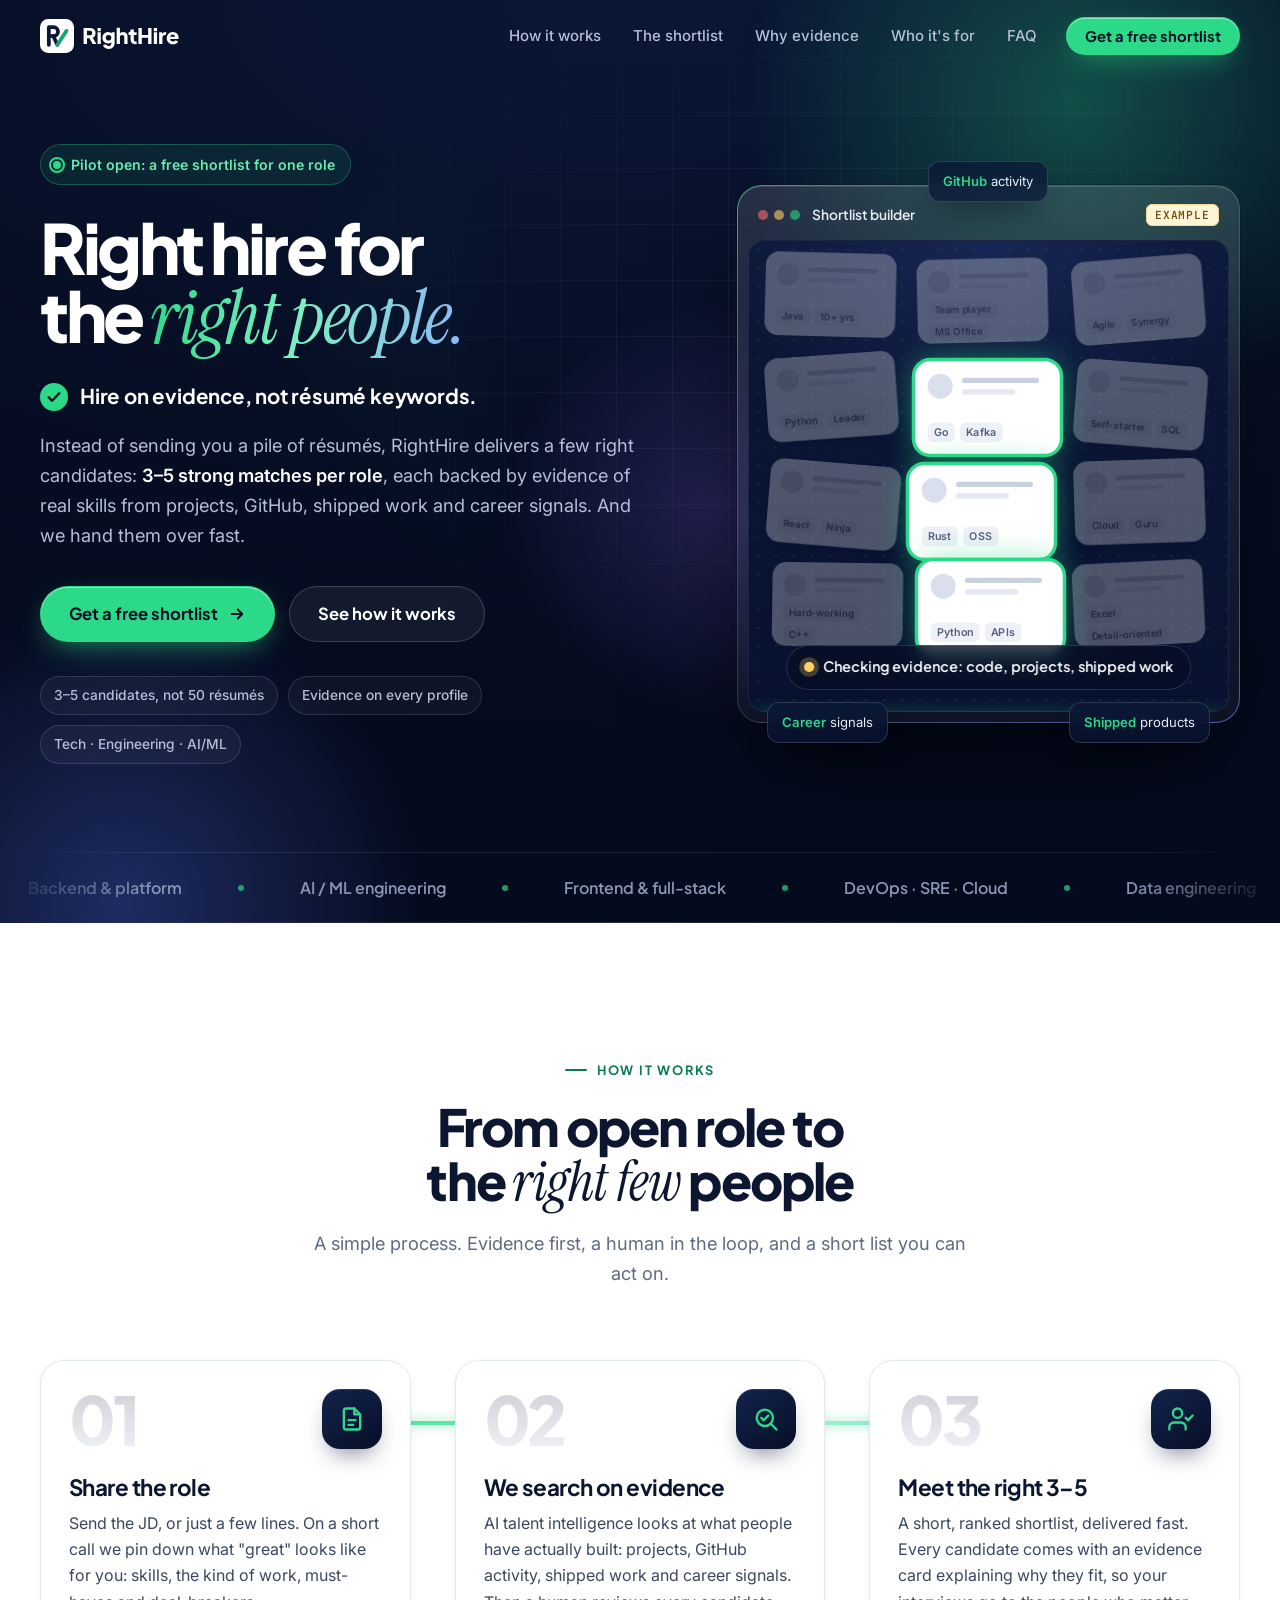
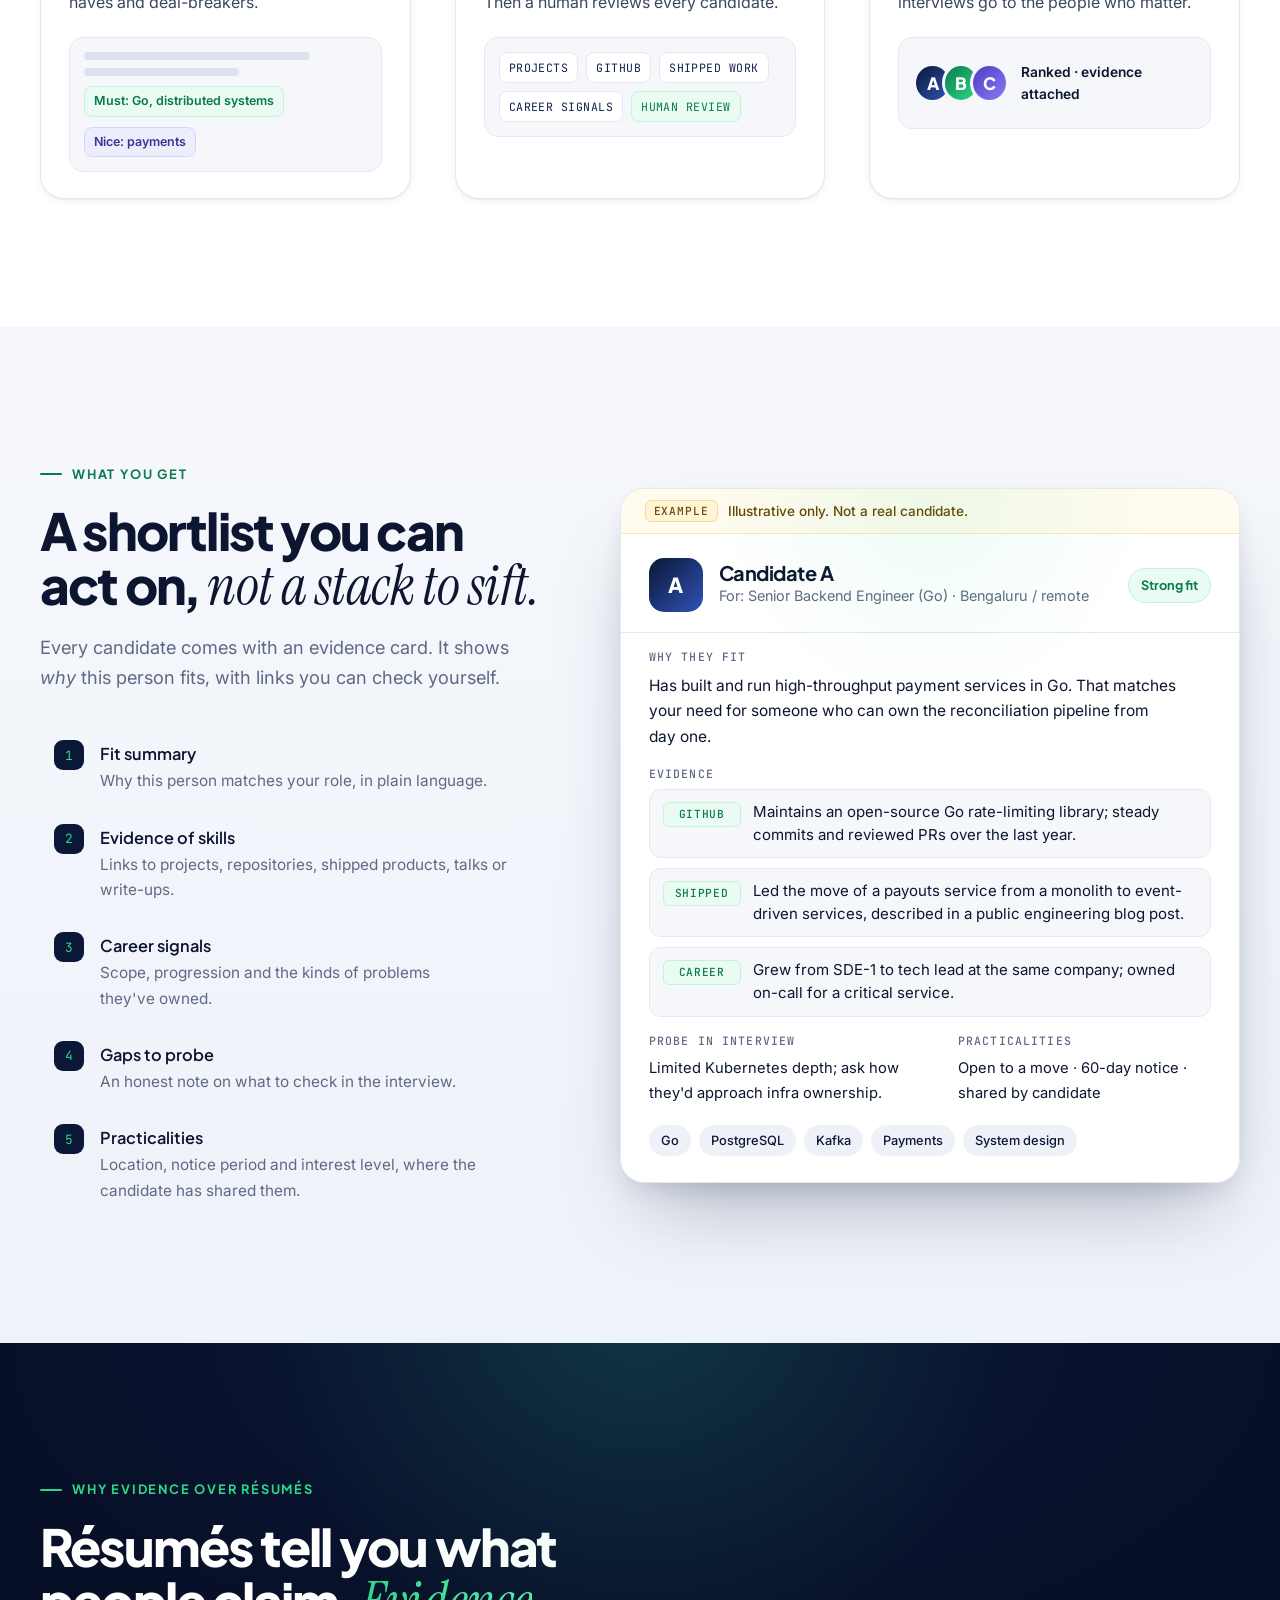
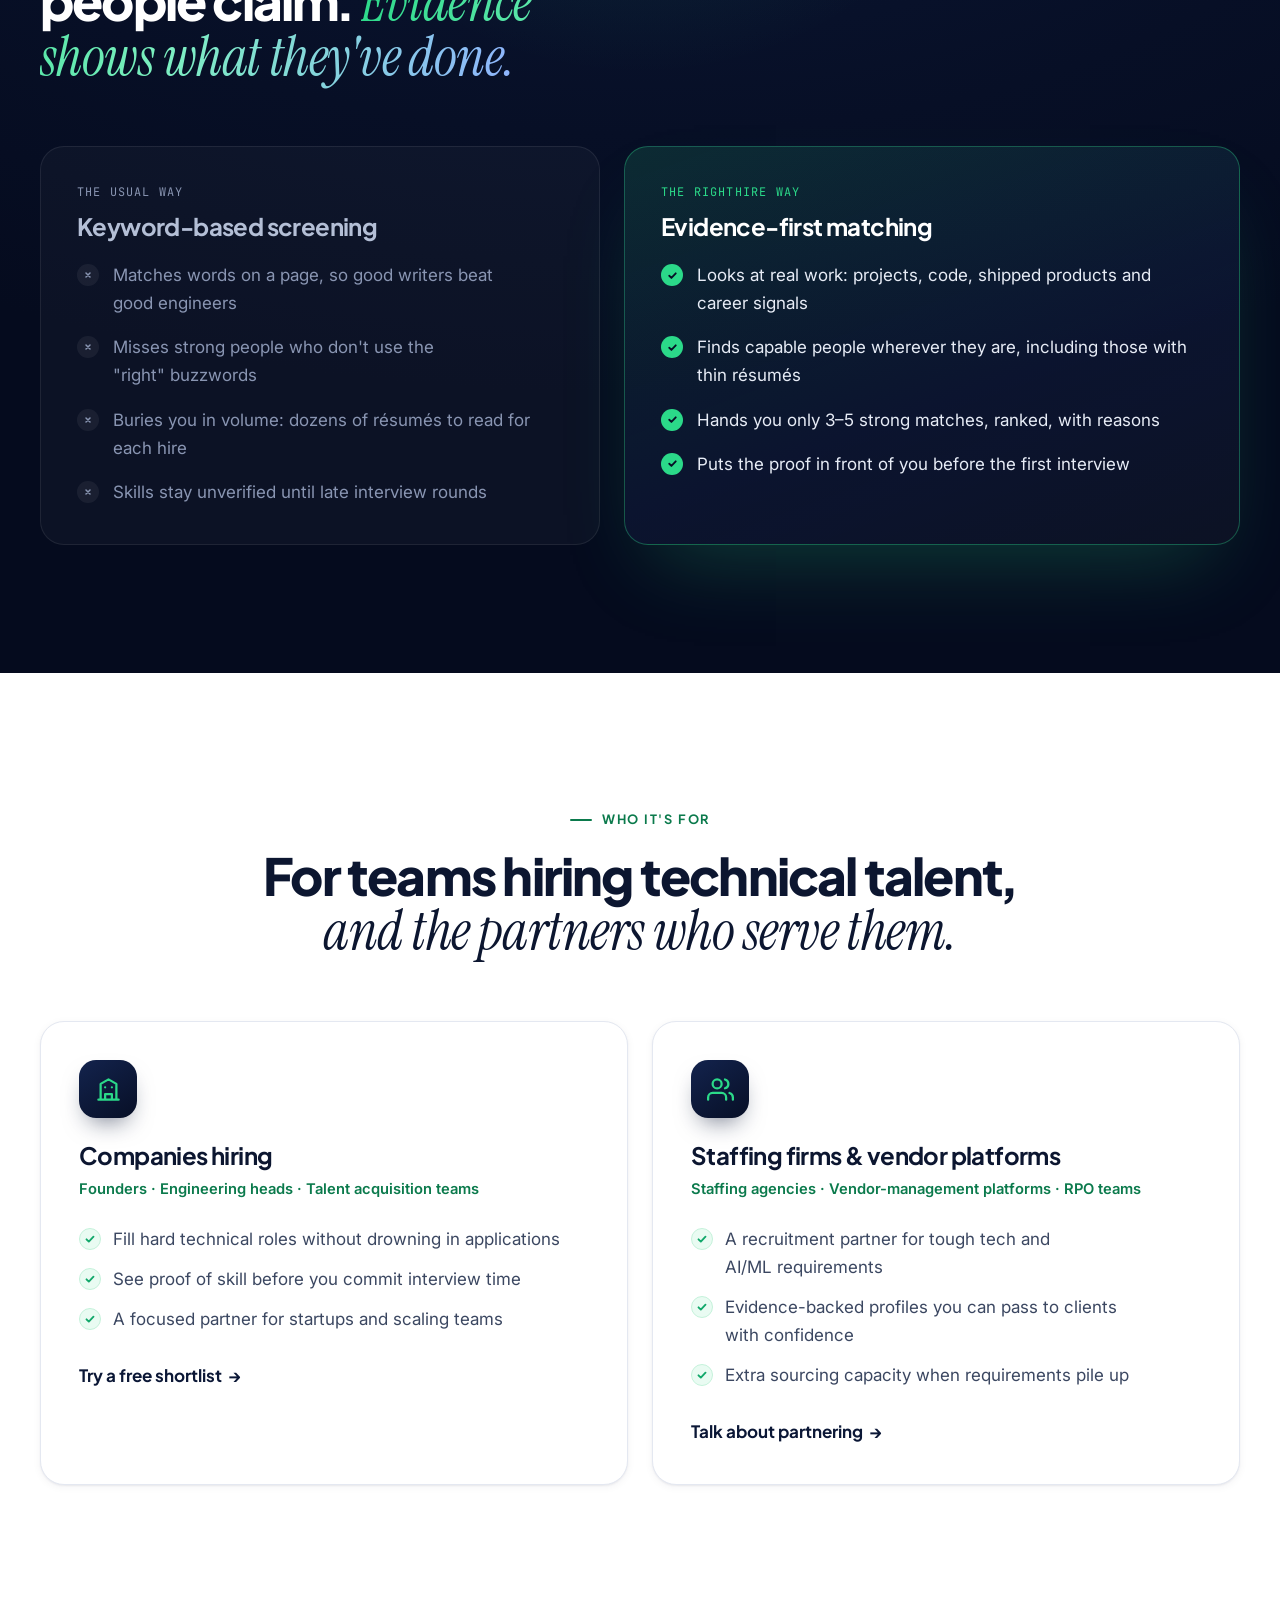
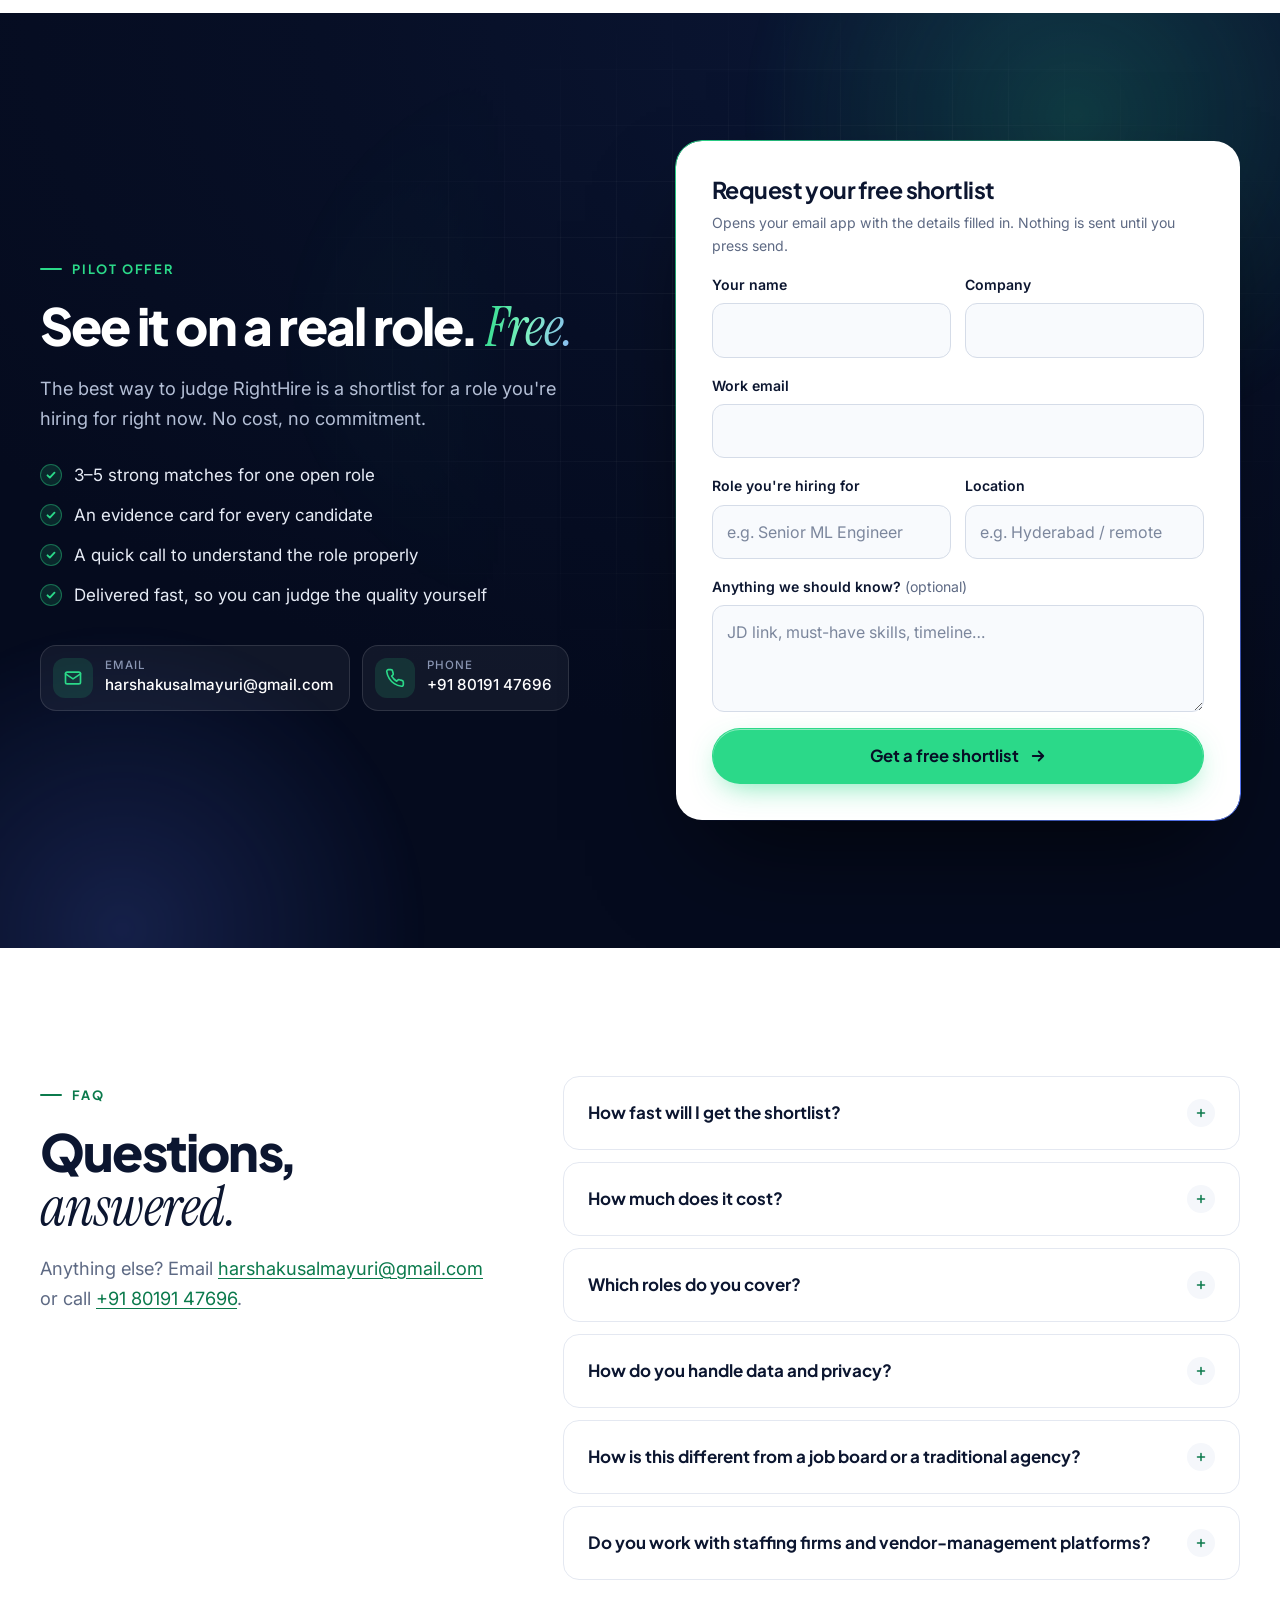
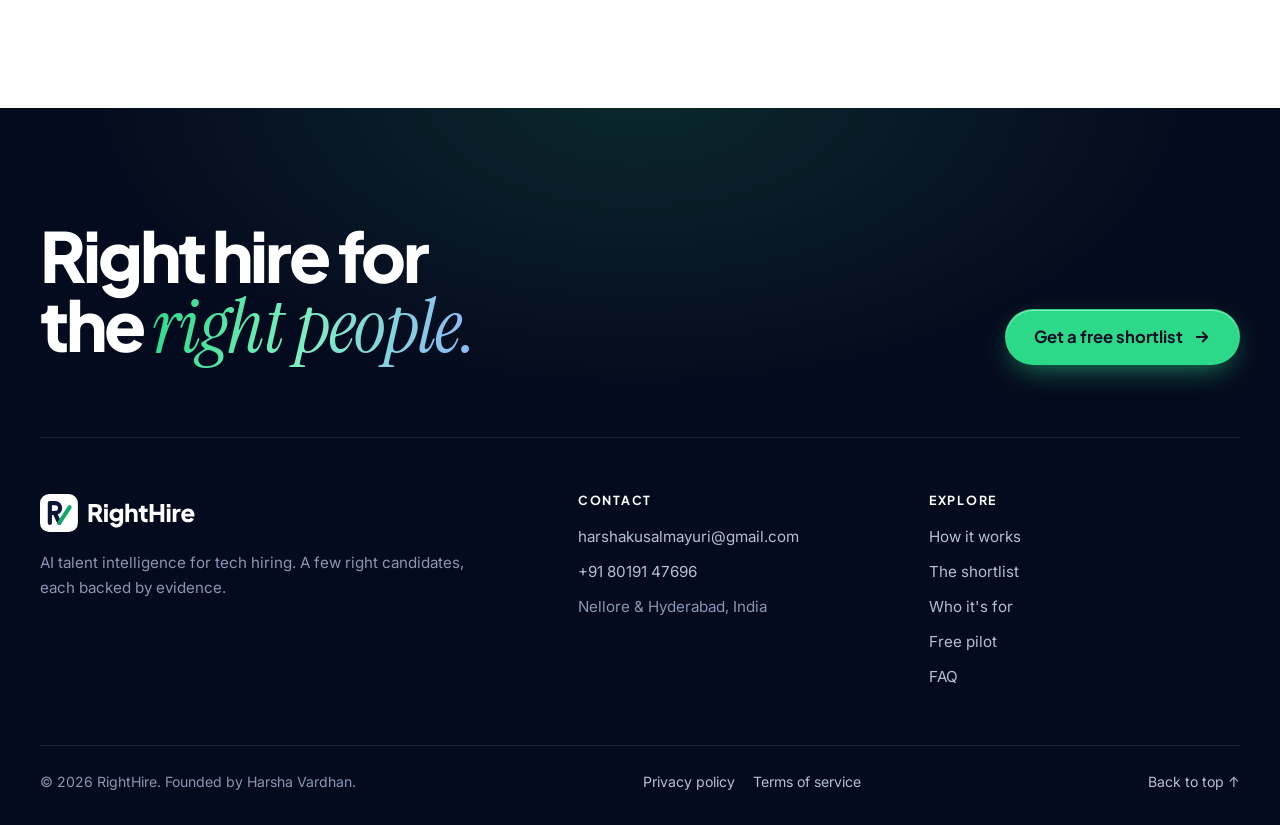
==== commit ca74486d: "Add privacy policy and terms pages, footer legal links, and BOOKING_URL placeholder for a 'Book a 20" ====
--- a/index.html
+++ b/index.html
@@ -82,7 +82,8 @@
         <a class="btn btn-primary btn-lg" href="mailto:harshakusalmayuri@gmail.com?subject=Free%20shortlist%20request%3A%20RightHire%20pilot&amp;body=Hi%20Harsha%2C%0A%0AI'd%20like%20a%20free%20evidence-backed%20shortlist%20for%20one%20open%20role.%0A%0ARole%3A%20%0ACompany%3A%20%0ALocation%20%2F%20remote%3A%20%0AJob%20description%20link%3A%20%0A%0AThanks%2C%0A"><span>Get a free shortlist</span>
           <svg class="arrow" aria-hidden="true" width="18" height="18" viewBox="0 0 24 24" fill="none" stroke="currentColor" stroke-width="2.5" stroke-linecap="round" stroke-linejoin="round"><path d="M5 12h14M13 6l6 6-6 6"/></svg>
         </a>
-        <a class="btn btn-glass btn-lg" href="#how"><span>See how it works</span></a>
+        <a class="btn btn-glass btn-lg" href="#how" data-booking-alt><span>See how it works</span></a>
+        <a class="btn btn-glass btn-lg" href="#" data-booking hidden target="_blank" rel="noopener"><svg aria-hidden="true" width="18" height="18" viewBox="0 0 24 24" fill="none" stroke="currentColor" stroke-width="2.2" stroke-linecap="round" stroke-linejoin="round"><rect x="3" y="5" width="18" height="16" rx="2"/><path d="M16 3v4M8 3v4M3 10h18M9 15l2 2 4-4"/></svg><span>Book a 20-min call</span></a>
       </div>
       <ul class="hero-points reveal" style="--d:.3s" aria-label="Highlights">
         <li><span class="nw">3–5</span> candidates, not 50 résumés</li>
@@ -321,6 +322,10 @@
           <span class="cc-icon" aria-hidden="true"><svg viewBox="0 0 24 24"><path d="M22 16.9v3a2 2 0 0 1-2.2 2 19.8 19.8 0 0 1-8.6-3.1 19.5 19.5 0 0 1-6-6A19.8 19.8 0 0 1 2.1 4.2 2 2 0 0 1 4.1 2h3a2 2 0 0 1 2 1.7c.1.9.4 1.8.7 2.7a2 2 0 0 1-.5 2.1L8 9.8a16 16 0 0 0 6 6l1.3-1.3a2 2 0 0 1 2.1-.4c.9.3 1.8.6 2.7.7a2 2 0 0 1 1.7 2z"/></svg></span>
           <span><small>Phone</small>+91 80191 47696</span>
         </a>
+        <a href="#" class="contact-card" data-booking hidden target="_blank" rel="noopener">
+          <span class="cc-icon" aria-hidden="true"><svg viewBox="0 0 24 24"><rect x="3" y="5" width="18" height="16" rx="2"/><path d="M16 3v4M8 3v4M3 10h18"/></svg></span>
+          <span><small>Book a 20-min call</small>Pick a time (Google Meet)</span>
+        </a>
       </div>
     </div>
 
@@ -368,7 +373,7 @@
       </details>
       <details class="reveal" style="--d:.16s">
         <summary>How do you handle data and privacy?</summary>
-        <div class="faq-body"><p>We build evidence from publicly available professional information (such as public repositories, portfolios and published work) and from what candidates choose to share with us. Your role details are kept confidential and used only for your search, and candidate details are shared with you only for that role. If you need an NDA, we can discuss one.</p></div>
+        <div class="faq-body"><p>We build evidence from publicly available professional information (such as public repositories, portfolios and published work) and from what candidates choose to share with us. Your role details are kept confidential and used only for your search, and candidate details are shared with you only for that role. If you need an NDA, we can discuss one. Read our <a href="privacy.html">privacy policy</a> for the details.</p></div>
       </details>
       <details class="reveal" style="--d:.2s">
         <summary>How is this different from a job board or a traditional agency?</summary>
@@ -390,9 +395,12 @@
   <div class="container">
     <div class="footer-cta reveal">
       <p class="footer-tag">Right hire for the <em class="serif grad-text">right people.</em></p>
-      <a class="btn btn-primary btn-lg" href="#pilot"><span>Get a free shortlist</span>
-        <svg class="arrow" aria-hidden="true" width="18" height="18" viewBox="0 0 24 24" fill="none" stroke="currentColor" stroke-width="2.5" stroke-linecap="round" stroke-linejoin="round"><path d="M5 12h14M13 6l6 6-6 6"/></svg>
-      </a>
+      <div class="footer-cta-actions">
+        <a class="btn btn-glass btn-lg" href="#" data-booking hidden target="_blank" rel="noopener"><svg aria-hidden="true" width="18" height="18" viewBox="0 0 24 24" fill="none" stroke="currentColor" stroke-width="2.2" stroke-linecap="round" stroke-linejoin="round"><rect x="3" y="5" width="18" height="16" rx="2"/><path d="M16 3v4M8 3v4M3 10h18M9 15l2 2 4-4"/></svg><span>Book a 20-min call</span></a>
+        <a class="btn btn-primary btn-lg" href="#pilot"><span>Get a free shortlist</span>
+          <svg class="arrow" aria-hidden="true" width="18" height="18" viewBox="0 0 24 24" fill="none" stroke="currentColor" stroke-width="2.5" stroke-linecap="round" stroke-linejoin="round"><path d="M5 12h14M13 6l6 6-6 6"/></svg>
+        </a>
+      </div>
     </div>
     <div class="footer-grid">
       <div class="footer-brand">
@@ -420,11 +428,33 @@
     </div>
     <div class="footer-bottom">
       <p>© <span id="year">2026</span> RightHire. Founded by Harsha Vardhan.</p>
+      <ul class="footer-legal" aria-label="Legal">
+        <li><a href="privacy.html">Privacy policy</a></li>
+        <li><a href="terms.html">Terms of service</a></li>
+      </ul>
       <a href="#top" class="to-top">Back to top <span aria-hidden="true">↑</span></a>
     </div>
   </div>
 </footer>
 
 <script src="assets/js/main.js" defer></script>
+<script>
+  /* =====================================================================
+     BOOKING LINK: SET THIS ONE VALUE
+     Paste your Google Calendar appointment-schedule link below, e.g.
+       var BOOKING_URL = 'https://calendar.app.google/XXXXXXXXXXXX';
+     While it is empty (''), every "Book a 20-min call" button stays hidden.
+     ===================================================================== */
+  var BOOKING_URL = '';
+
+  (function () {
+    if (!/^https:\/\//.test(BOOKING_URL)) return;
+    document.querySelectorAll('[data-booking]').forEach(function (el) {
+      el.href = BOOKING_URL;
+      el.hidden = false;
+    });
+    document.querySelectorAll('[data-booking-alt]').forEach(function (el) { el.hidden = true; });
+  })();
+</script>
 </body>
 </html>
--- a/assets/css/styles.css
+++ b/assets/css/styles.css
@@ -434,3 +434,12 @@
   .process::after{width:84%}
 }
 .stage.no-anim .rc,.stage.no-anim .face,.stage.no-anim .ev-check{transition:none!important}
+
+/* Footer legal links + booking button (added) */
+.footer-legal{display:flex;gap:18px;flex-wrap:wrap;list-style:none;margin:0;padding:0}
+[data-booking][hidden]{display:none!important}
+.footer-cta-actions{display:flex;flex-wrap:wrap;gap:12px}
+[data-booking-alt][hidden]{display:none!important}
+.btn-glass svg{flex:none}
+.footer-bottom{align-items:center}
+@media (max-width:560px){.footer-cta-actions{width:100%}}
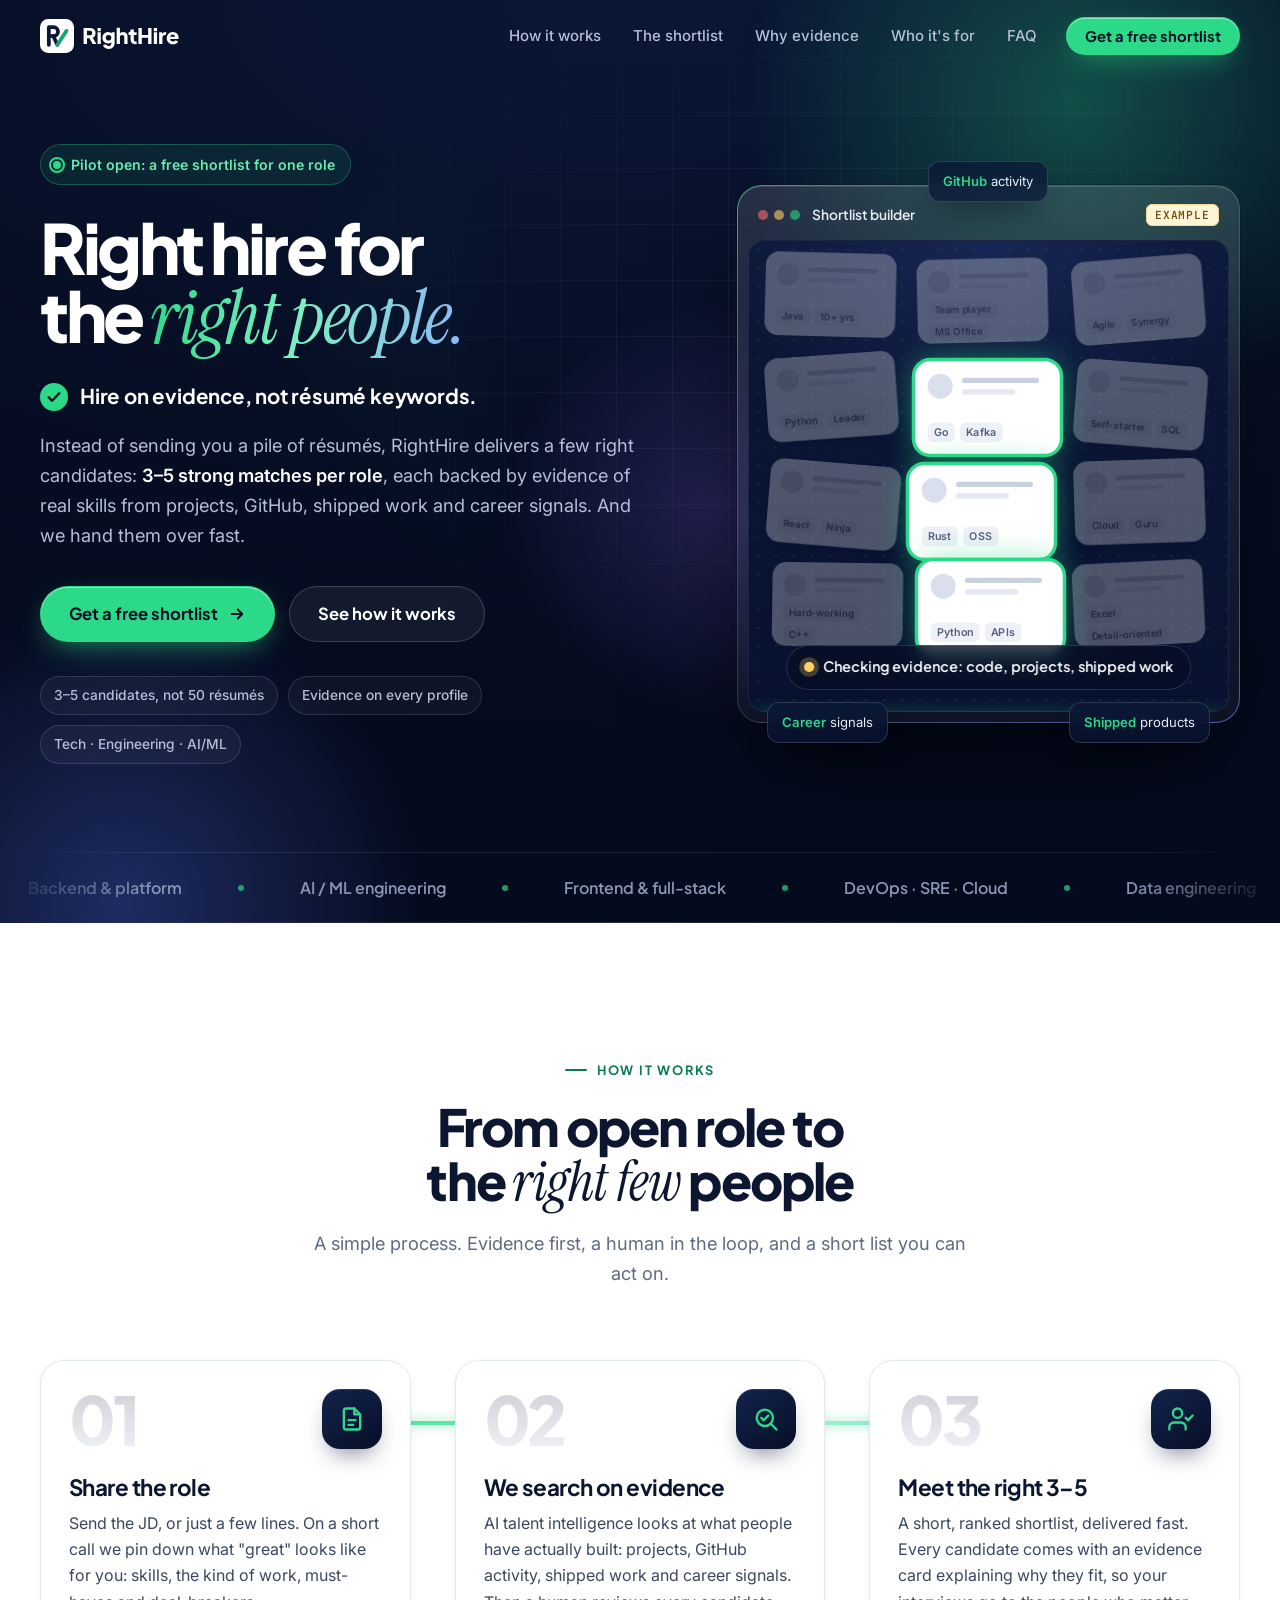
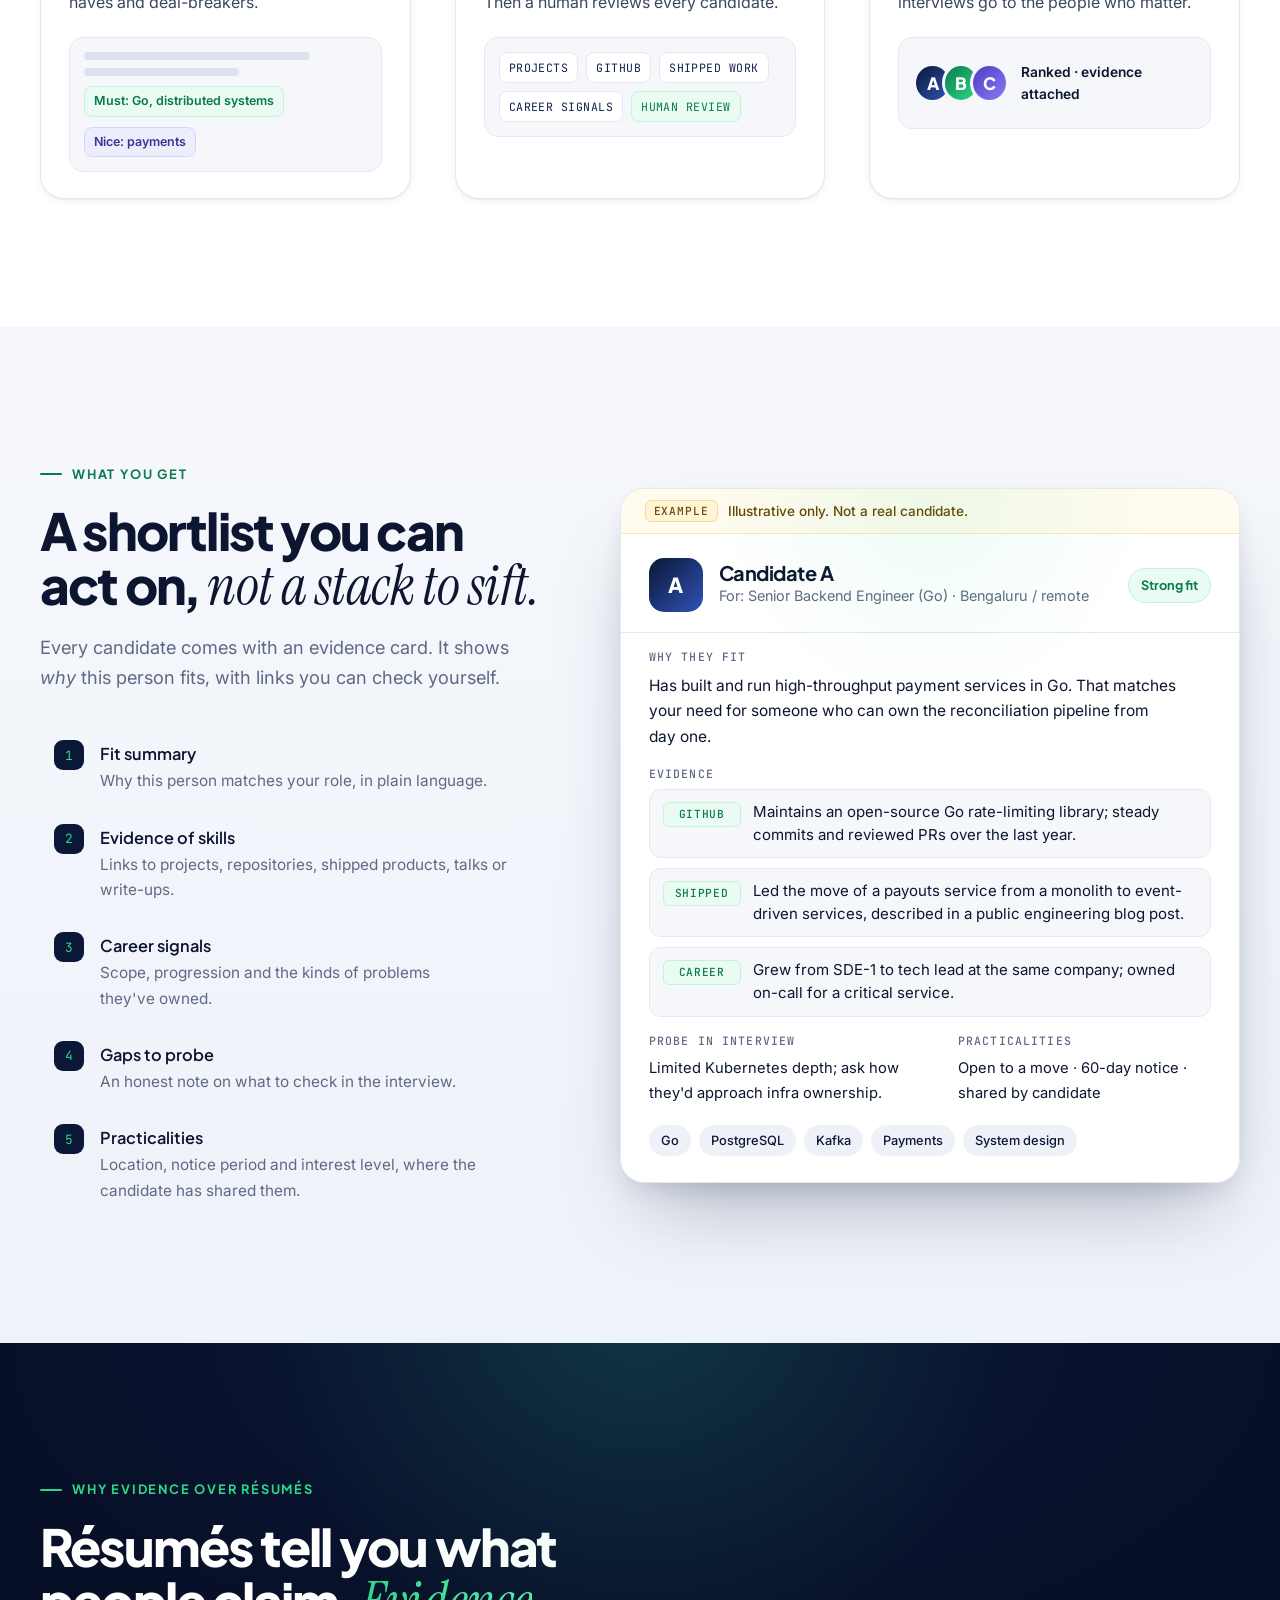
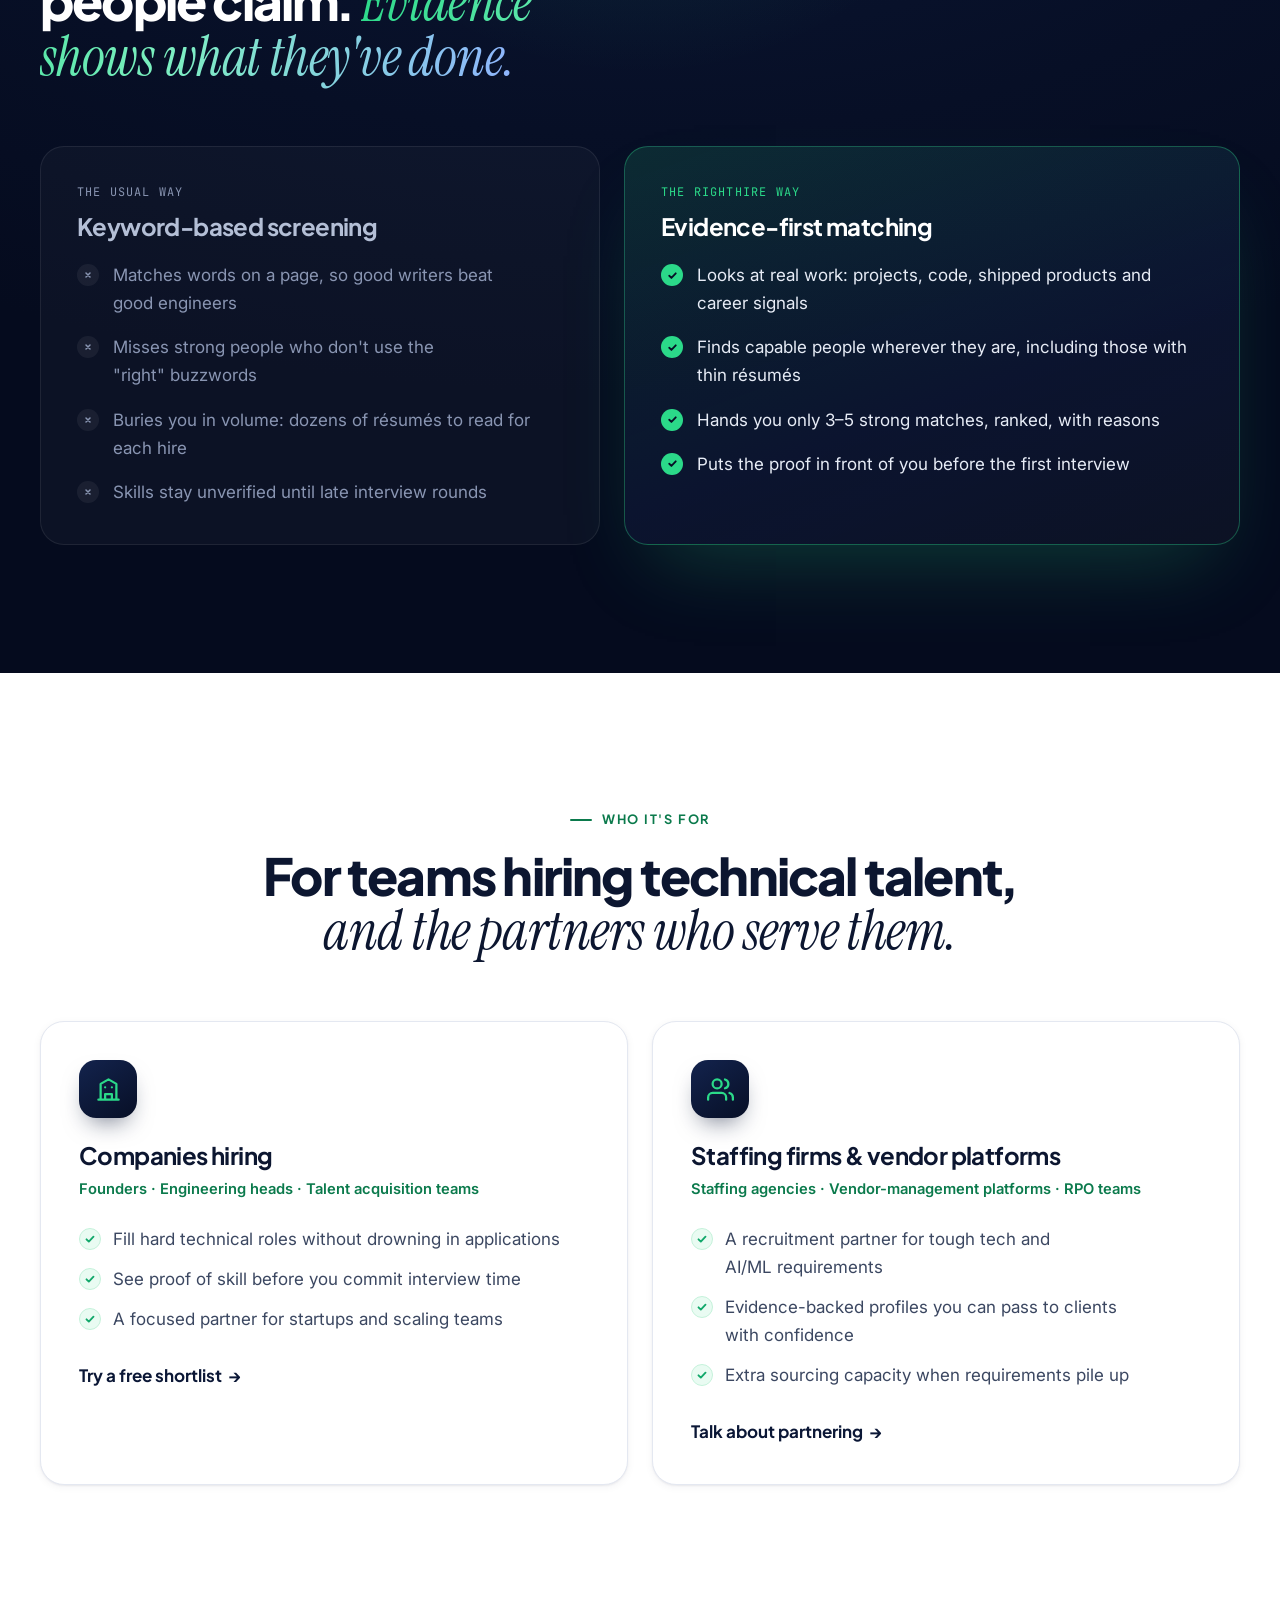
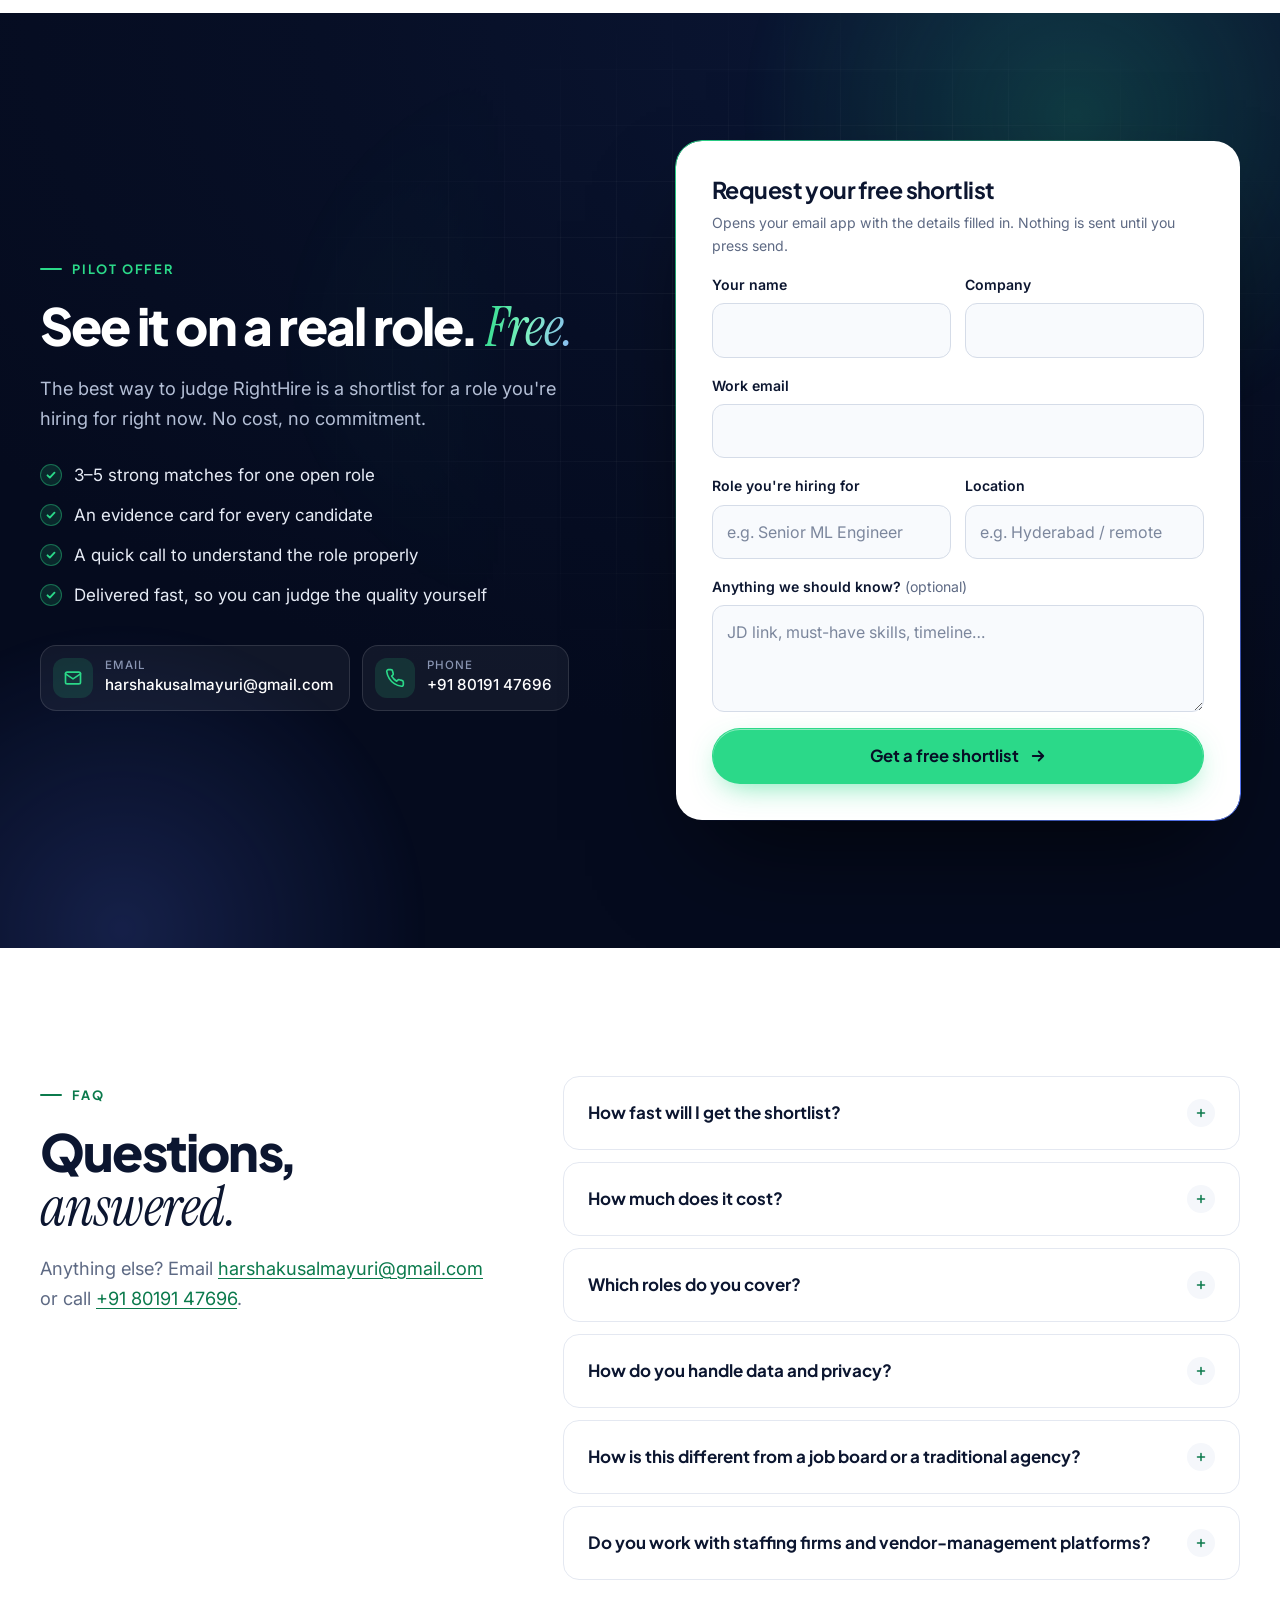
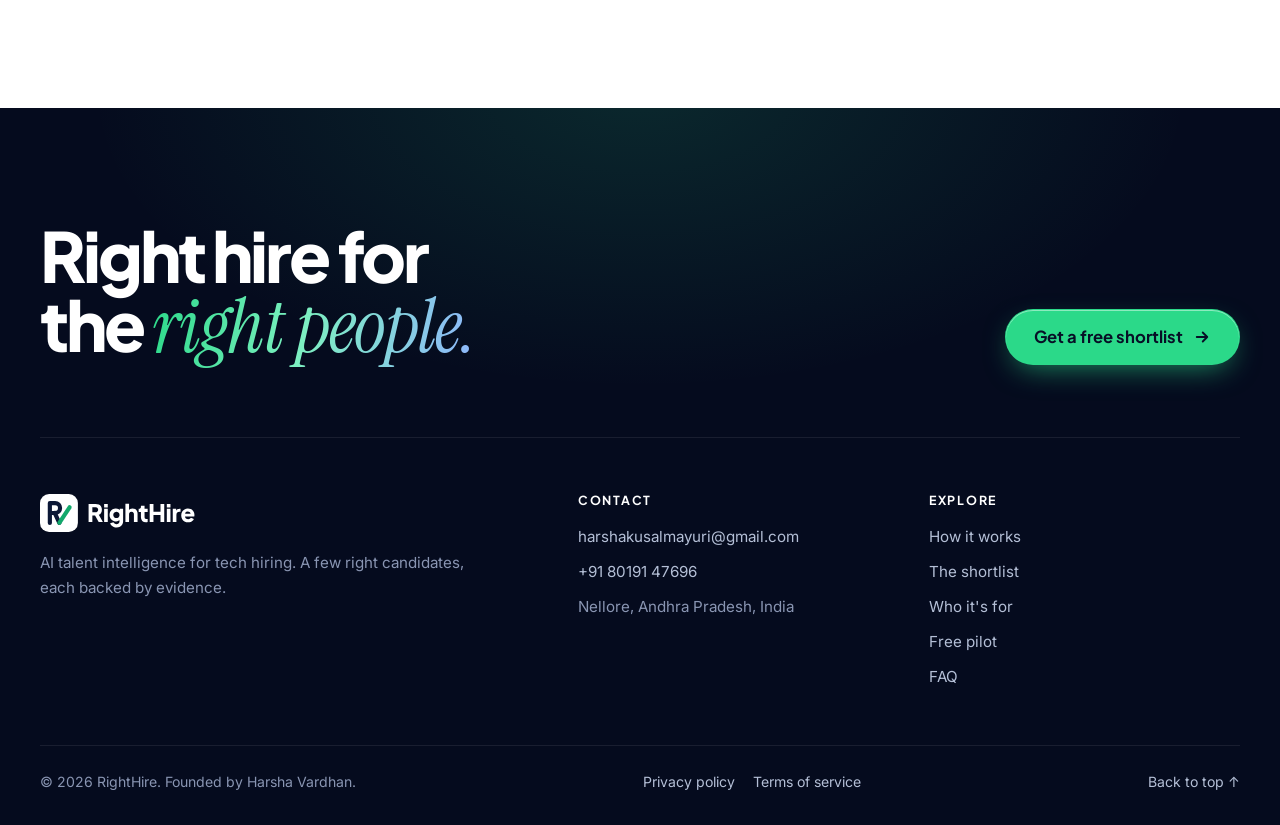
==== commit e69465ce: "Location Nellore, absolute social image URLs" ====
--- a/index.html
+++ b/index.html
@@ -12,7 +12,7 @@
   <meta property="og:site_name" content="RightHire">
   <meta property="og:title" content="RightHire | Right hire for the right people">
   <meta property="og:description" content="Hire on evidence, not résumé keywords. 3–5 strong matches per role, each backed by evidence of real skills. Free shortlist for one open role.">
-  <meta property="og:image" content="assets/og-image.png">
+  <meta property="og:image" content="https://harshakusal.github.io/righthire-site/assets/og-image.png">
   <meta property="og:image:width" content="1200">
   <meta property="og:image:height" content="630">
   <meta property="og:image:alt" content="RightHire: Right hire for the right people">
@@ -20,7 +20,7 @@
   <meta name="twitter:card" content="summary_large_image">
   <meta name="twitter:title" content="RightHire | Right hire for the right people">
   <meta name="twitter:description" content="Hire on evidence, not résumé keywords. 3–5 evidence-backed matches per role. Free pilot shortlist.">
-  <meta name="twitter:image" content="assets/og-image.png">
+  <meta name="twitter:image" content="https://harshakusal.github.io/righthire-site/assets/og-image.png">
   <link rel="icon" href="favicon.ico" sizes="any">
   <link rel="icon" href="assets/brand/favicon.svg" type="image/svg+xml">
   <link rel="apple-touch-icon" href="assets/brand/apple-touch-icon.png">
@@ -35,7 +35,7 @@
    "description":"AI talent-intelligence recruitment for tech, engineering and AI/ML roles. We deliver 3–5 evidence-backed candidates per role.",
    "founder":{"@type":"Person","name":"Harsha Vardhan"},
    "email":"harshakusalmayuri@gmail.com","telephone":"+91-8019147696",
-   "areaServed":["IN","Worldwide"],"address":{"@type":"PostalAddress","addressLocality":"Hyderabad","addressRegion":"Telangana","addressCountry":"IN"}}
+   "areaServed":["IN","Worldwide"],"address":{"@type":"PostalAddress","addressLocality":"Nellore","addressRegion":"Andhra Pradesh","postalCode":"524004","addressCountry":"IN"}}
   </script>
 </head>
 <body>
@@ -412,7 +412,7 @@
         <ul class="footer-list">
           <li><a href="mailto:harshakusalmayuri@gmail.com">harshakusalmayuri@gmail.com</a></li>
           <li><a href="tel:+918019147696">+91 80191 47696</a></li>
-          <li>Nellore &amp; Hyderabad, India</li>
+          <li>Nellore, Andhra Pradesh, India</li>
         </ul>
       </div>
       <div>
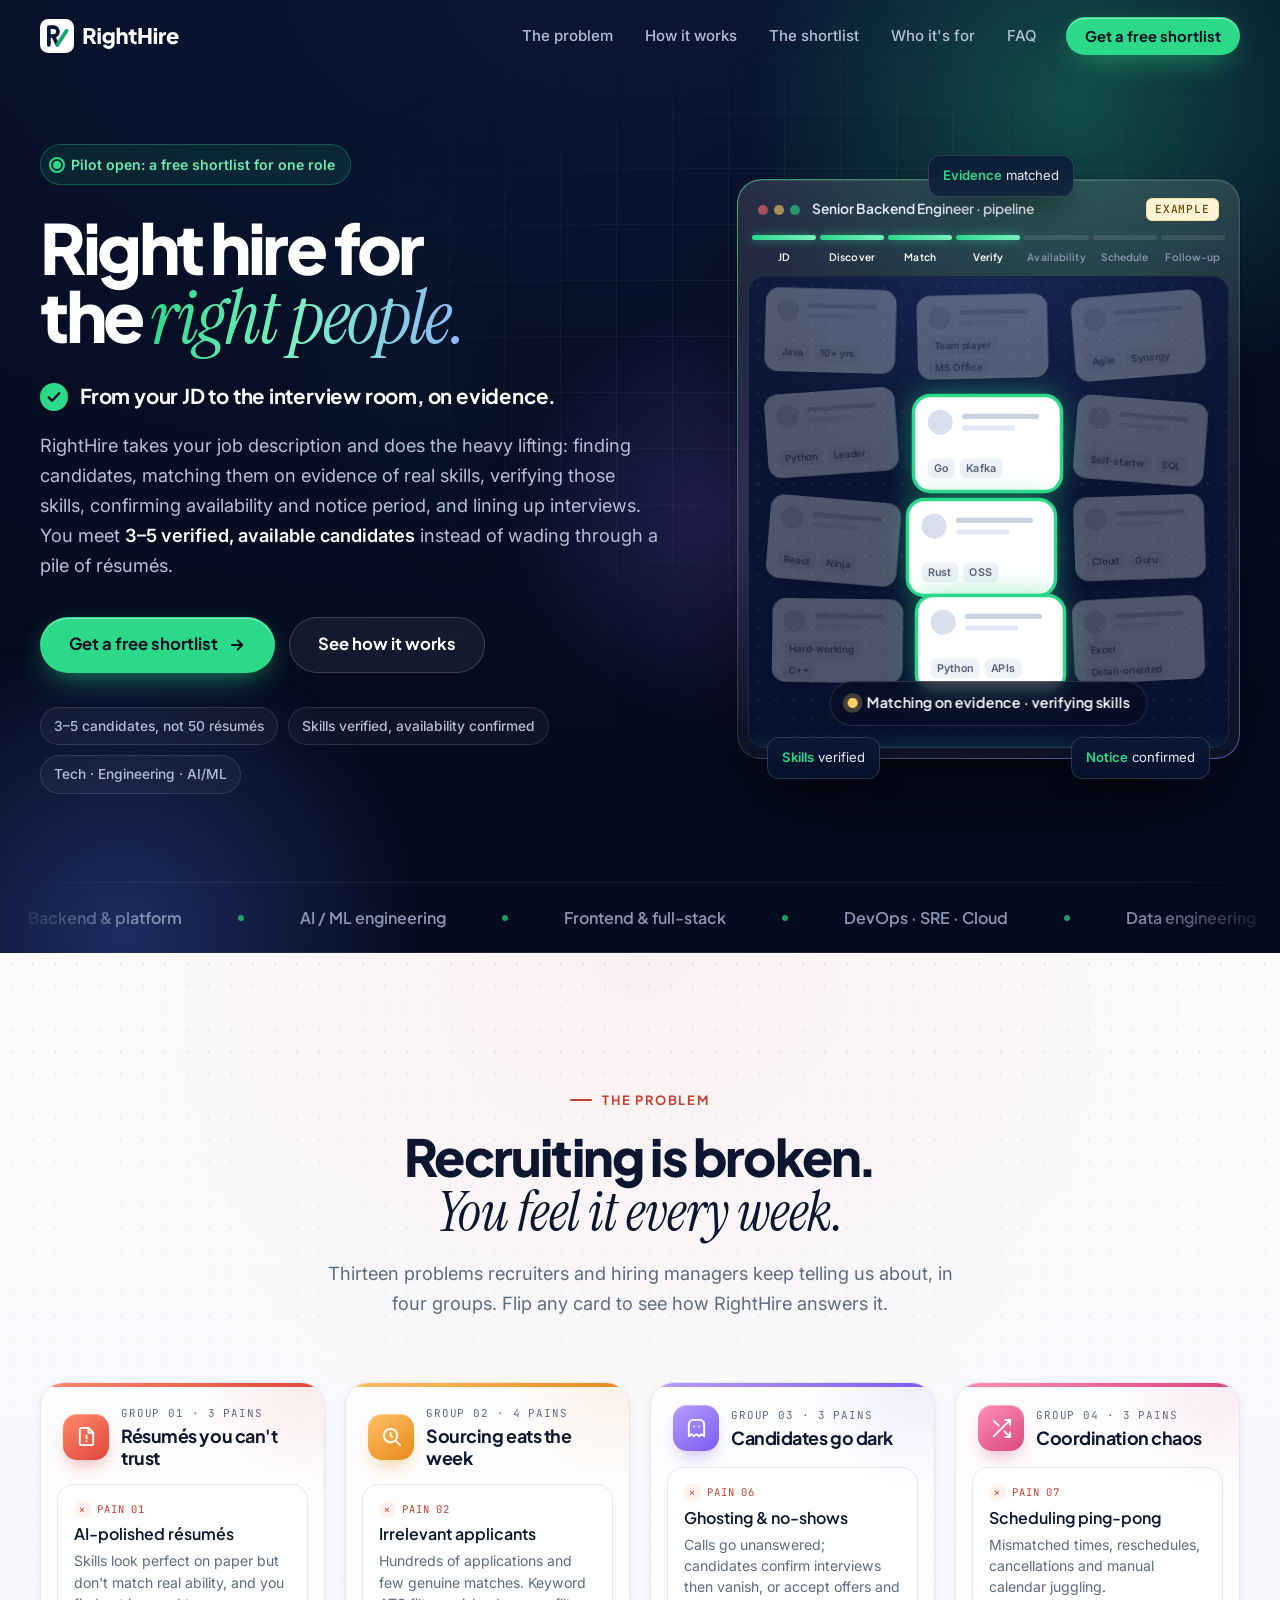
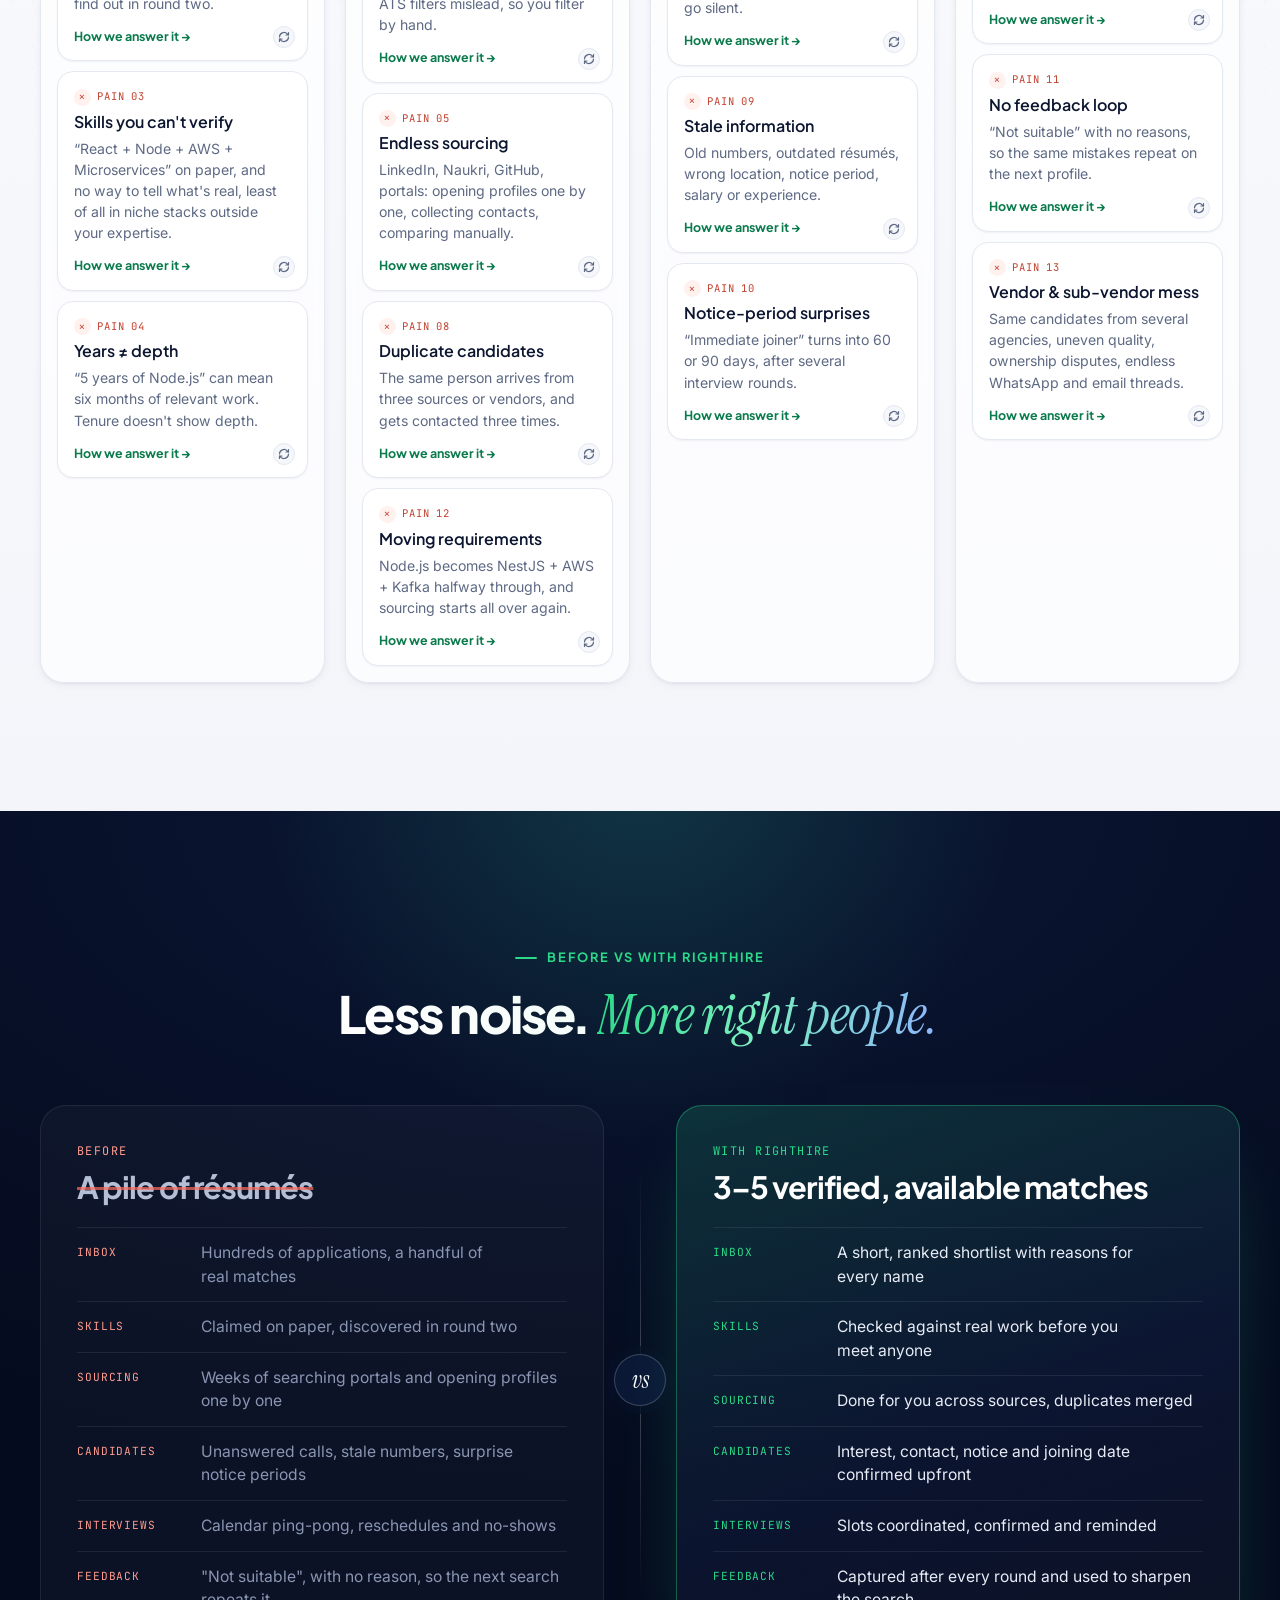
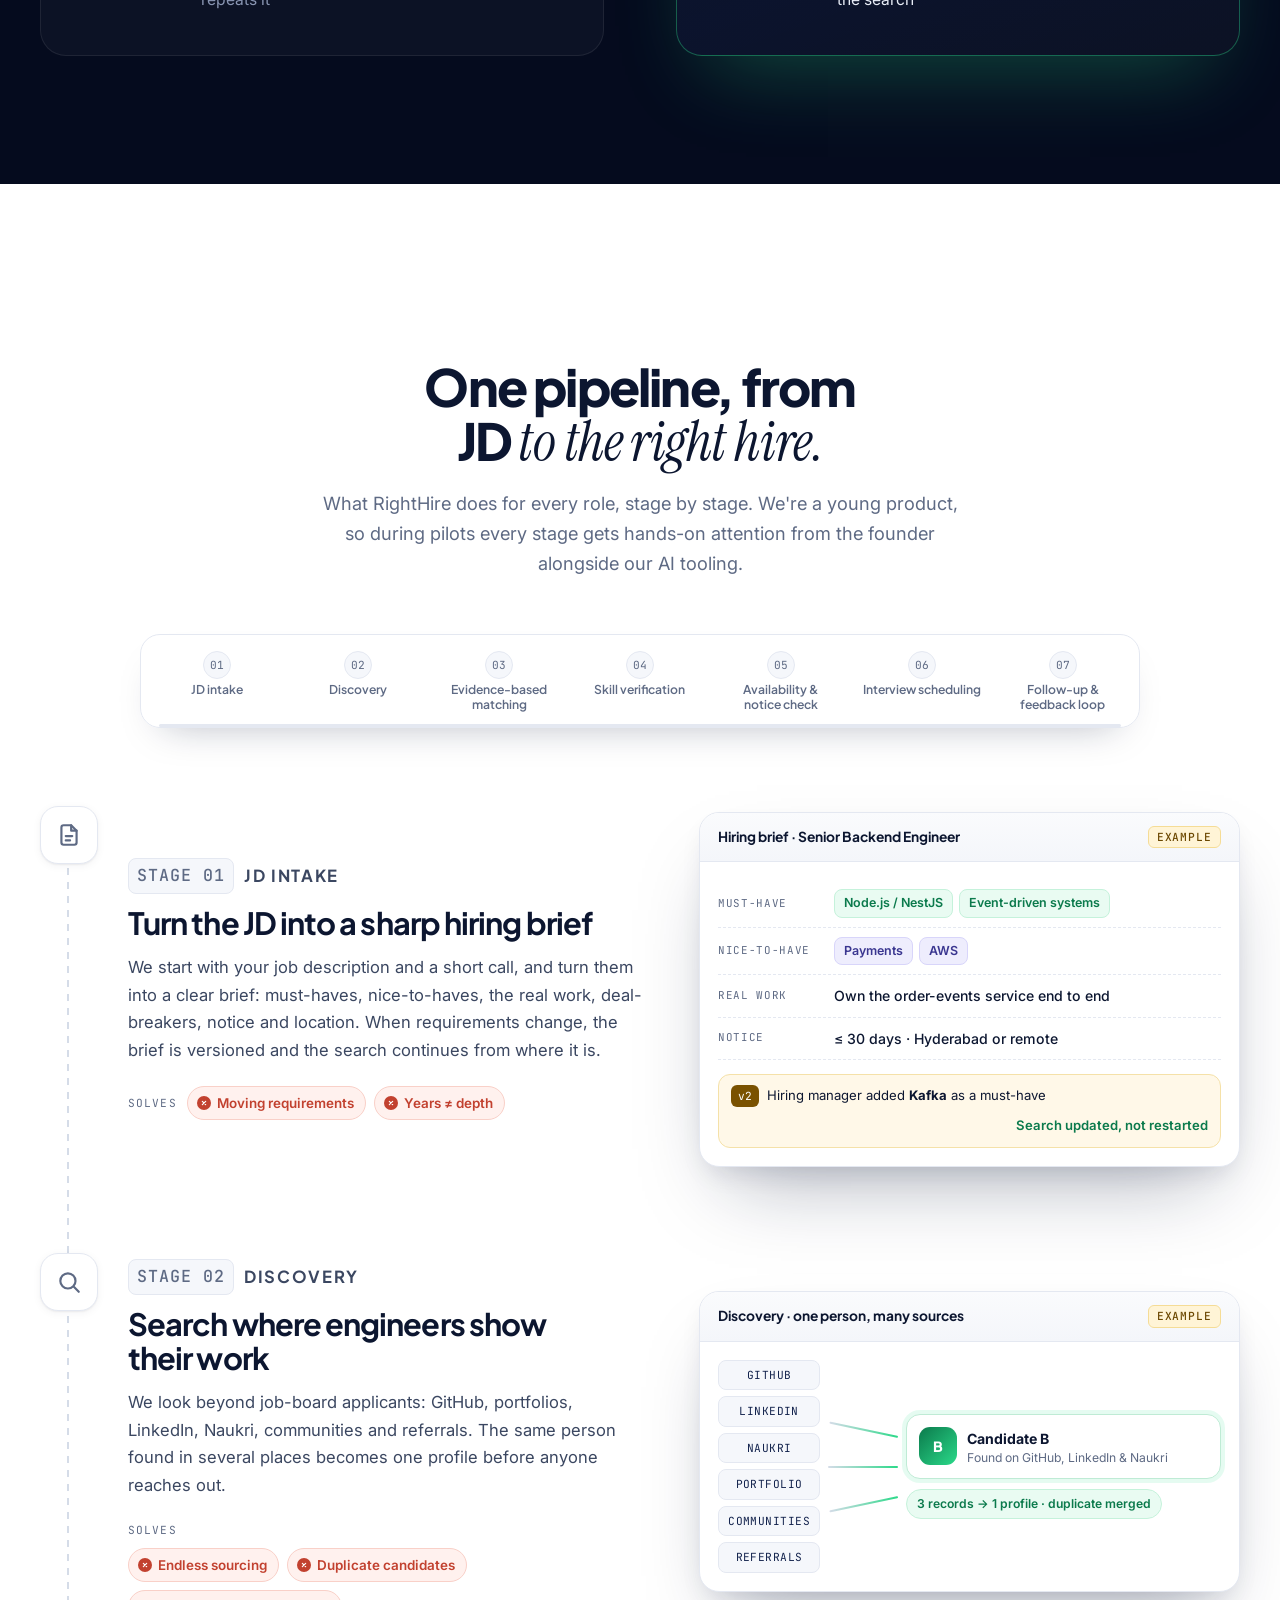
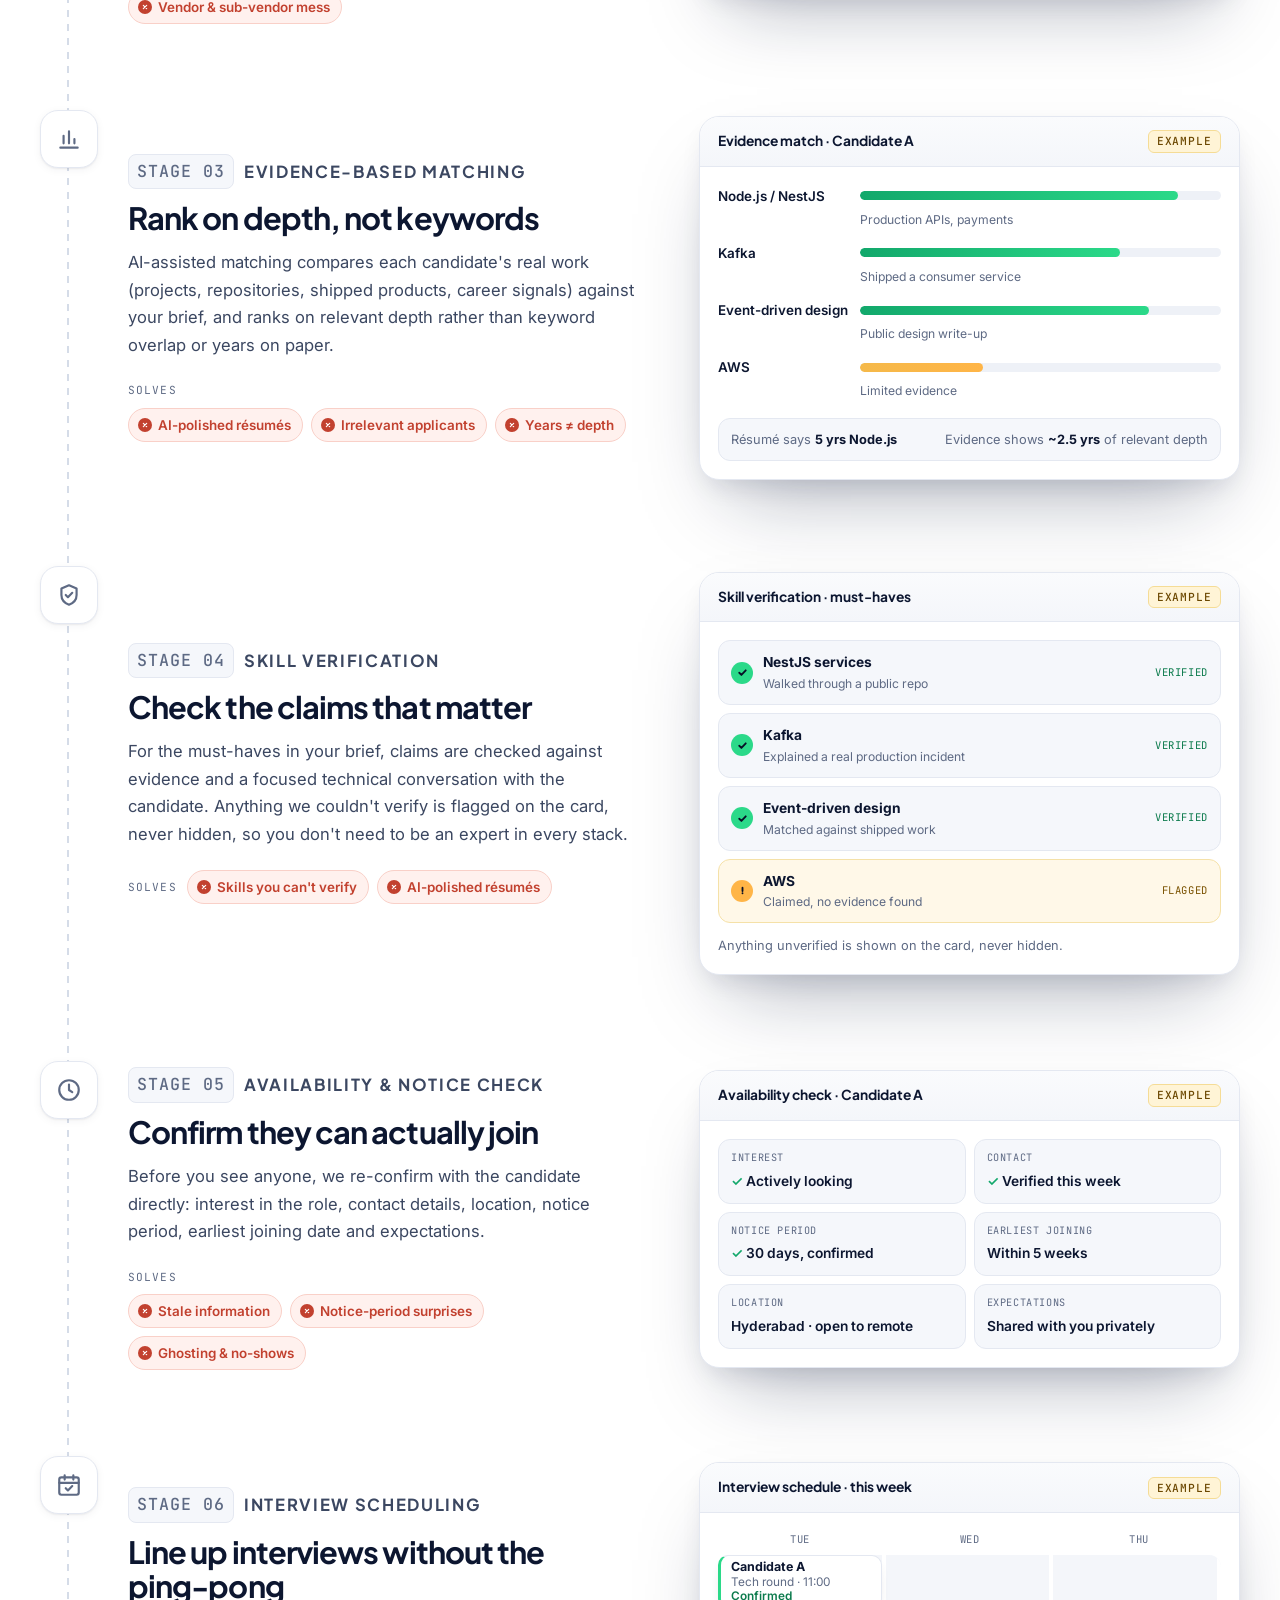
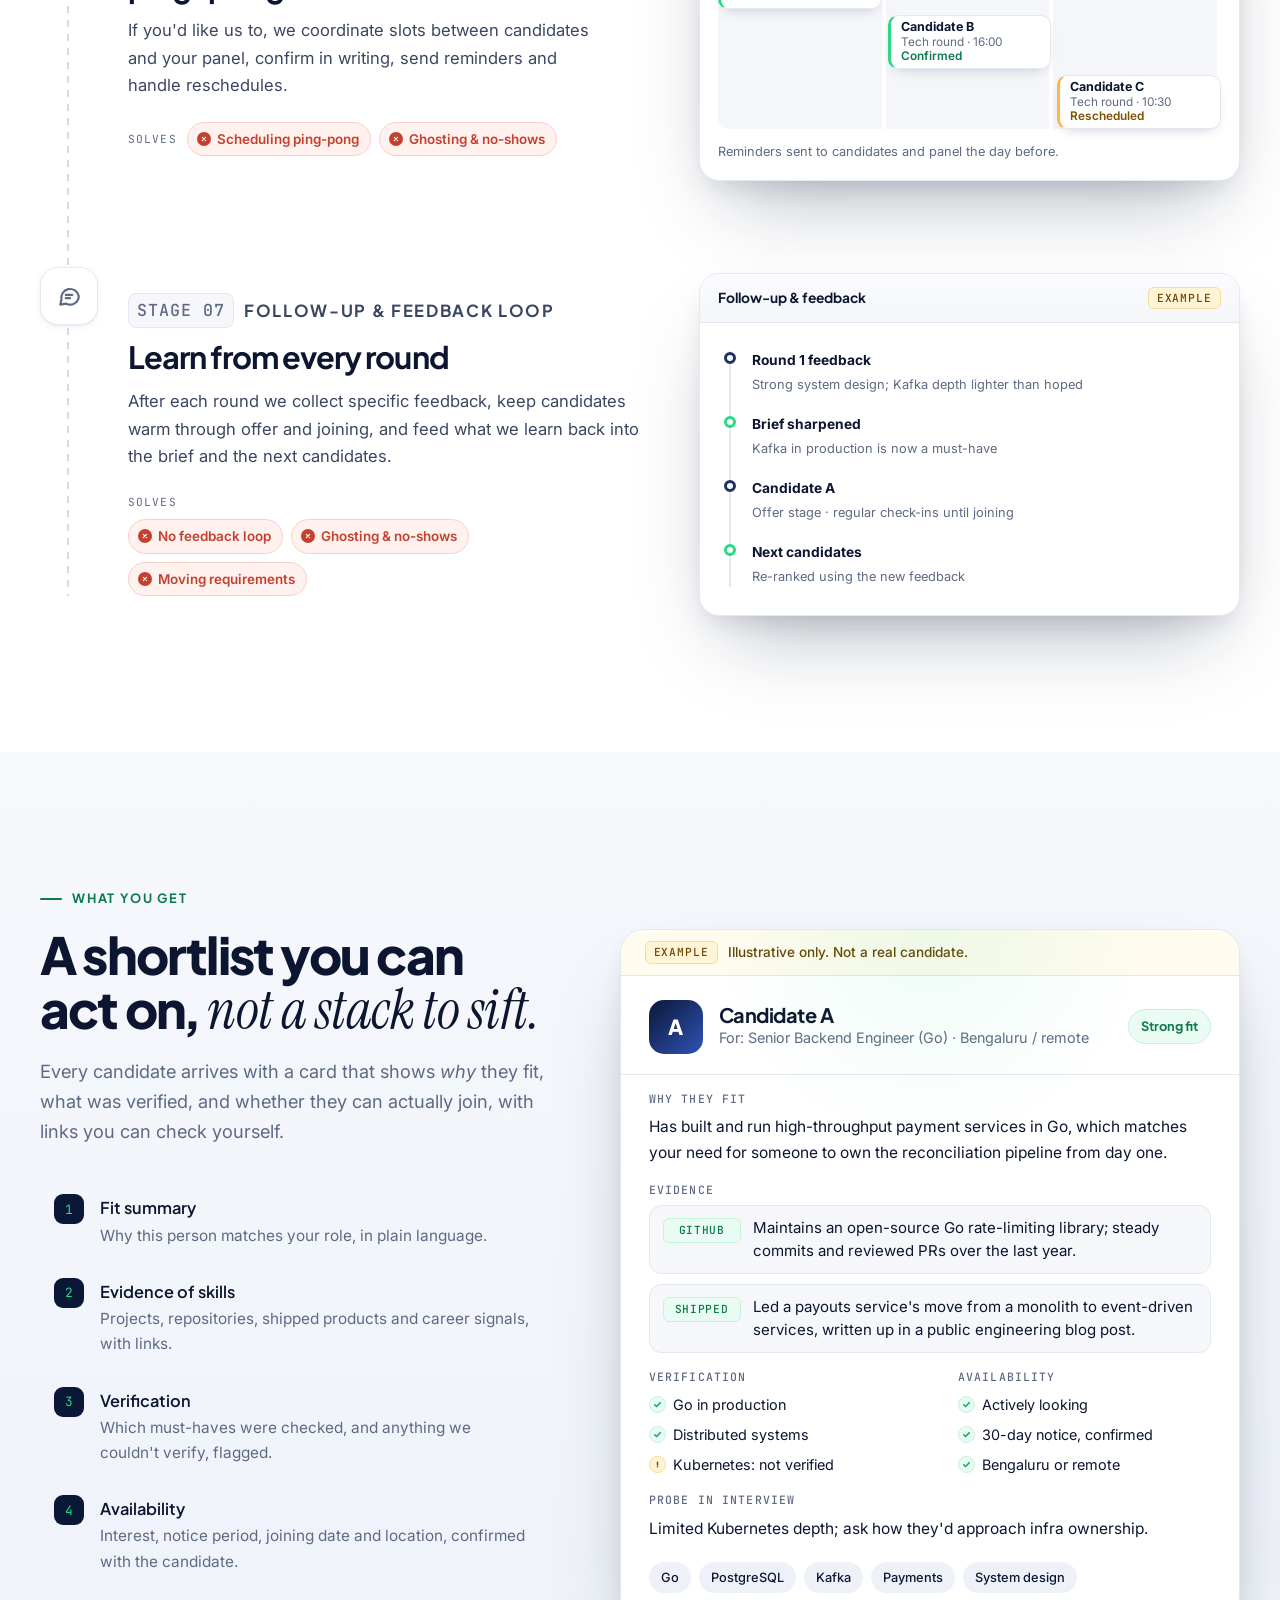
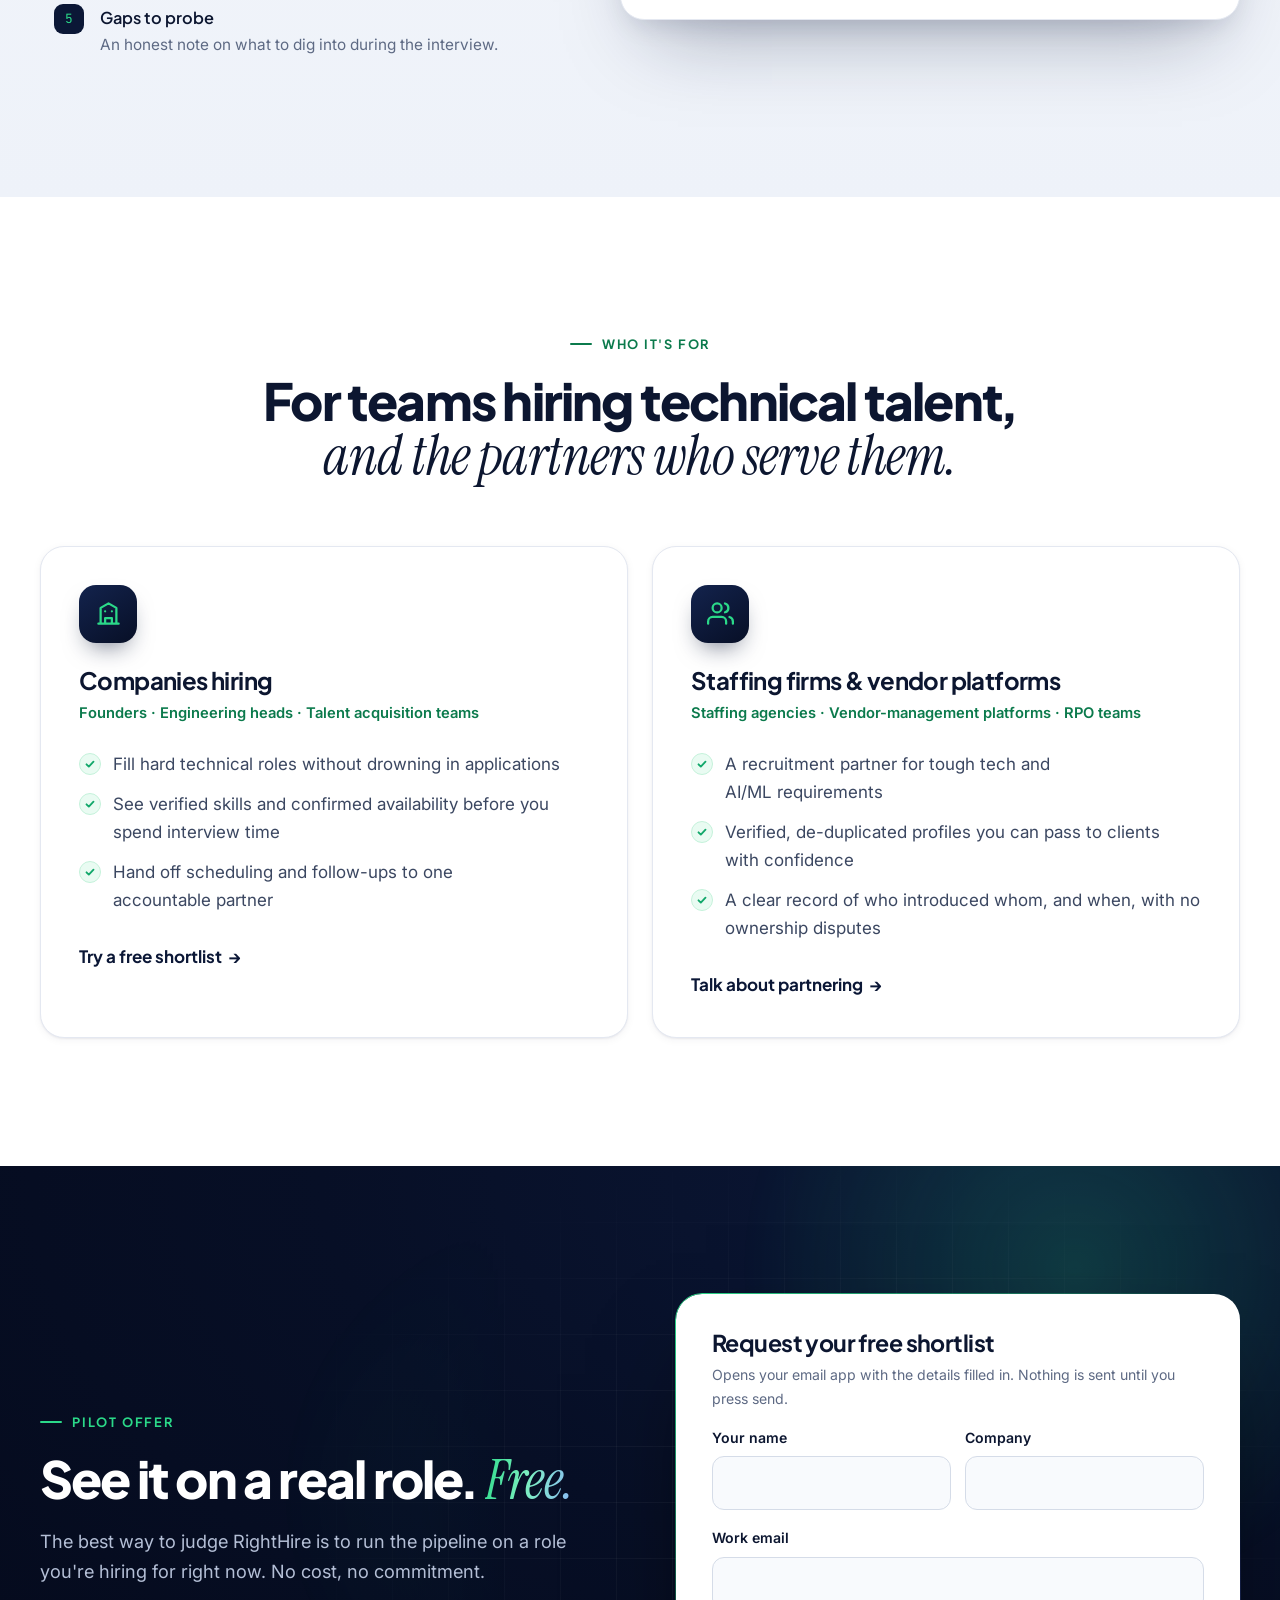
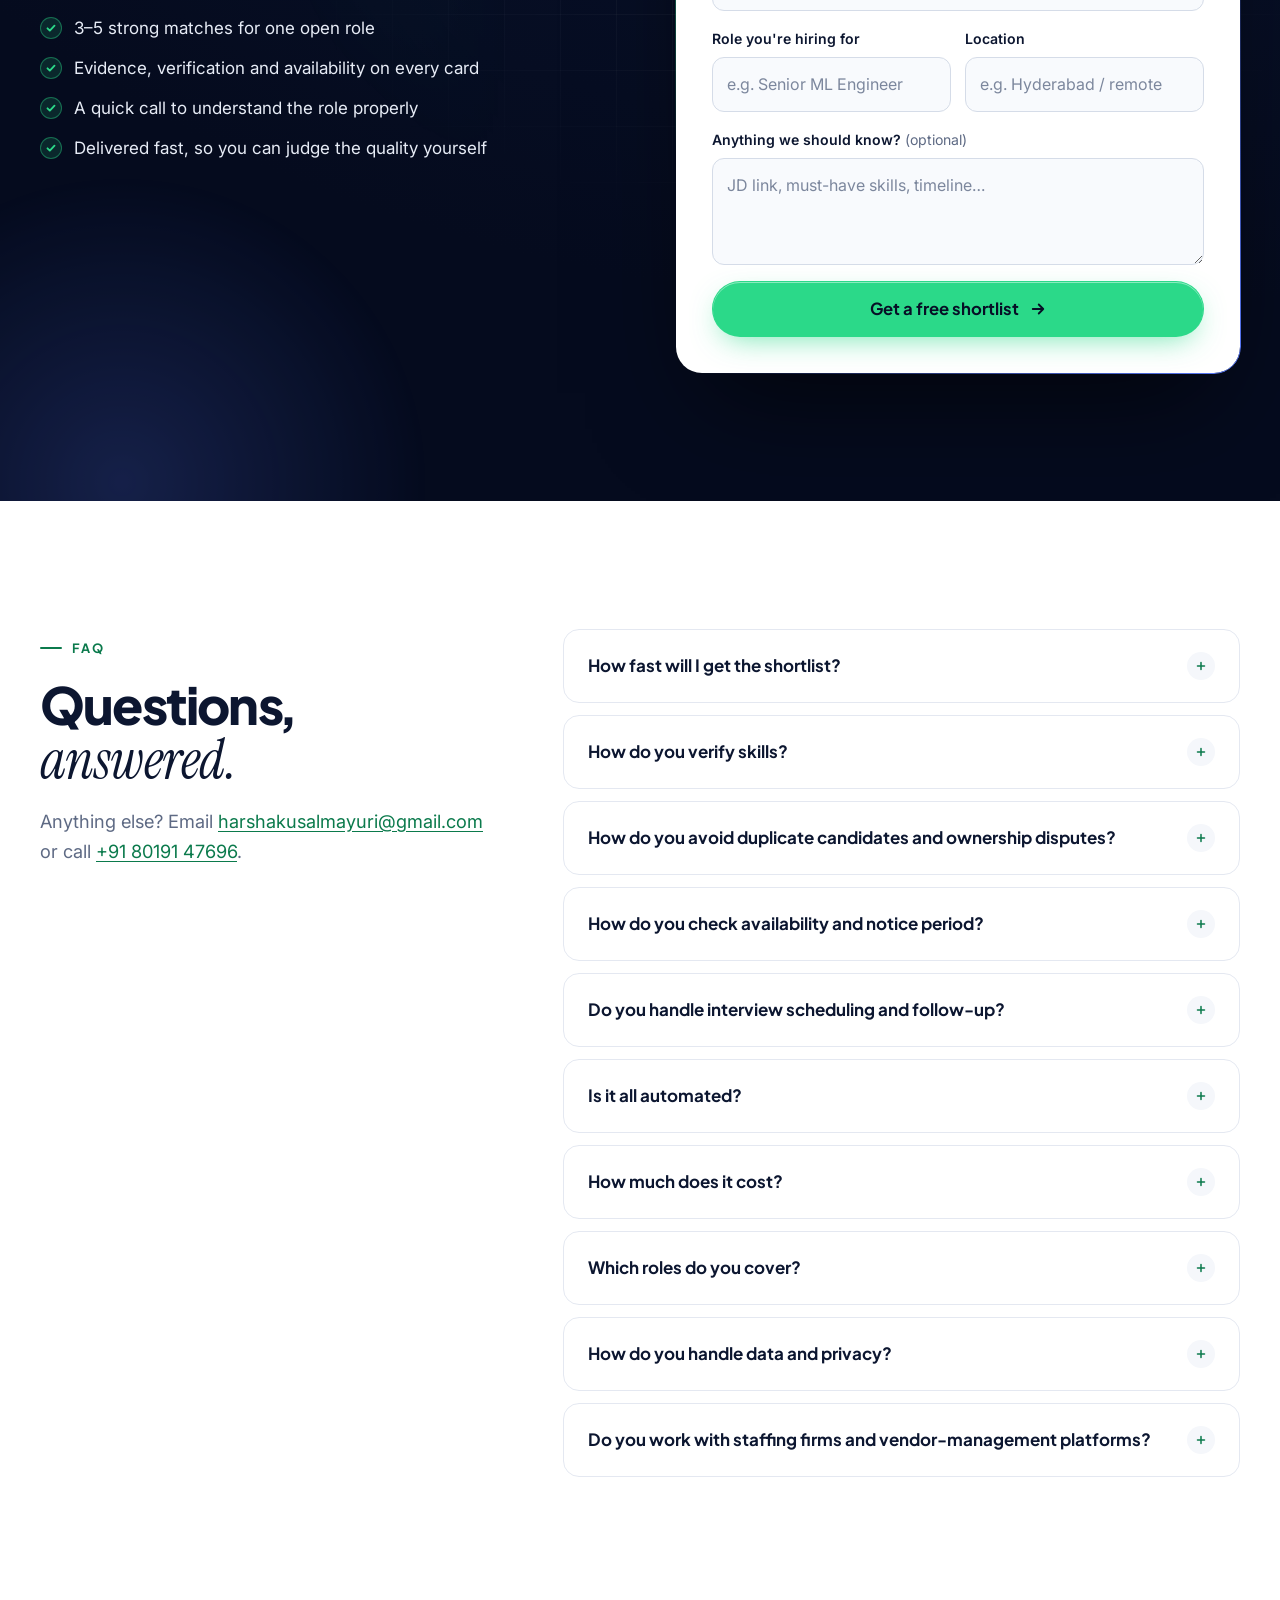
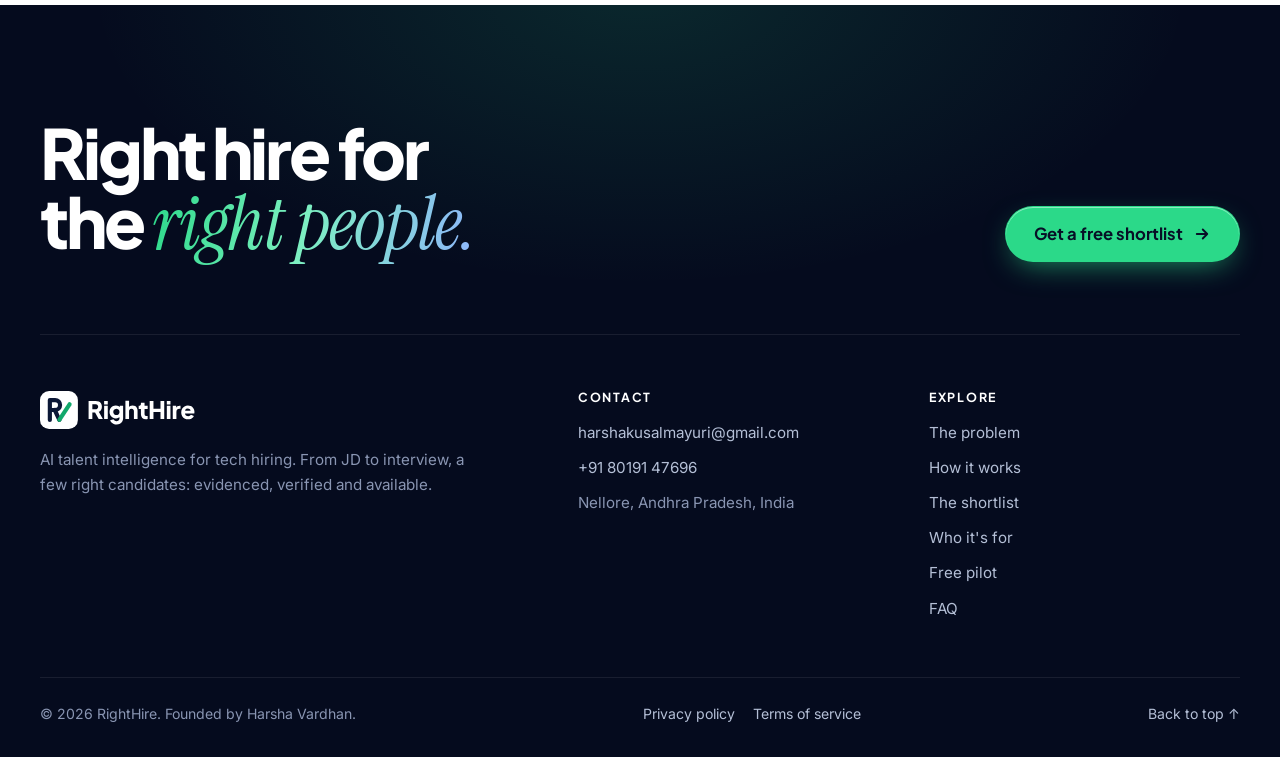
==== commit 9a4e0b7c: "Rebuild page around full hiring pipeline story: pains, before/after, 7-stage pipeline, updated FAQ" ====
--- a/index.html
+++ b/index.html
@@ -4,14 +4,13 @@
   <meta charset="utf-8">
   <meta name="viewport" content="width=device-width, initial-scale=1">
   <title>RightHire | Right hire for the right people</title>
-  <meta name="description" content="RightHire is an AI talent-intelligence recruitment partner for tech, engineering and AI/ML roles. Hire on evidence, not résumé keywords: 3–5 strong matches per role, each backed by evidence of real skills. Pilot: a free shortlist for one open role.">
+  <meta name="description" content="RightHire is an AI talent-intelligence recruitment partner for tech, engineering and AI/ML roles. From your JD to interviews: discovery, evidence-based matching, skill verification, availability checks, scheduling and follow-up. Get 3–5 verified, available candidates. Free pilot for one open role.">
   <meta name="theme-color" content="#070F26">
   <meta name="author" content="RightHire (Harsha Vardhan)">
-  <!-- Once a domain is live, make og:image / twitter:image absolute and add og:url + canonical. -->
   <meta property="og:type" content="website">
   <meta property="og:site_name" content="RightHire">
   <meta property="og:title" content="RightHire | Right hire for the right people">
-  <meta property="og:description" content="Hire on evidence, not résumé keywords. 3–5 strong matches per role, each backed by evidence of real skills. Free shortlist for one open role.">
+  <meta property="og:description" content="From JD to interview: evidence-based matching, skill verification and availability checks. 3–5 verified, available candidates per role. Free pilot shortlist.">
   <meta property="og:image" content="https://harshakusal.github.io/righthire-site/assets/og-image.png">
   <meta property="og:image:width" content="1200">
   <meta property="og:image:height" content="630">
@@ -19,7 +18,7 @@
   <meta property="og:locale" content="en_IN">
   <meta name="twitter:card" content="summary_large_image">
   <meta name="twitter:title" content="RightHire | Right hire for the right people">
-  <meta name="twitter:description" content="Hire on evidence, not résumé keywords. 3–5 evidence-backed matches per role. Free pilot shortlist.">
+  <meta name="twitter:description" content="From JD to interview: 3–5 verified, available candidates per role, each backed by evidence. Free pilot shortlist.">
   <meta name="twitter:image" content="https://harshakusal.github.io/righthire-site/assets/og-image.png">
   <link rel="icon" href="favicon.ico" sizes="any">
   <link rel="icon" href="assets/brand/favicon.svg" type="image/svg+xml">
@@ -32,7 +31,7 @@
   <script>document.documentElement.classList.add('js')</script>
   <script type="application/ld+json">
   {"@context":"https://schema.org","@type":"ProfessionalService","name":"RightHire","slogan":"Right hire for the right people",
-   "description":"AI talent-intelligence recruitment for tech, engineering and AI/ML roles. We deliver 3–5 evidence-backed candidates per role.",
+   "description":"AI talent-intelligence recruitment for tech, engineering and AI/ML roles: discovery, evidence-based matching, skill verification, availability checks, interview scheduling and follow-up. 3–5 verified candidates per role.",
    "founder":{"@type":"Person","name":"Harsha Vardhan"},
    "email":"harshakusalmayuri@gmail.com","telephone":"+91-8019147696",
    "areaServed":["IN","Worldwide"],"address":{"@type":"PostalAddress","addressLocality":"Nellore","addressRegion":"Andhra Pradesh","postalCode":"524004","addressCountry":"IN"}}
@@ -47,9 +46,9 @@
       <img src="assets/brand/righthire-logo-dark.svg" alt="RightHire" width="148" height="36">
     </a>
     <nav id="nav-menu" class="nav-menu" aria-label="Primary">
+      <a href="#problems">The problem</a>
       <a href="#how">How it works</a>
       <a href="#shortlist">The shortlist</a>
-      <a href="#why">Why evidence</a>
       <a href="#who">Who it's for</a>
       <a href="#faq">FAQ</a>
       <a class="btn btn-primary btn-sm nav-cta" href="#pilot"><span>Get a free shortlist</span></a>
@@ -75,9 +74,9 @@
       <h1 id="hero-title" class="display reveal" style="--d:.05s">Right hire for<br>the <em class="serif grad-text">right people.</em></h1>
       <p class="kicker reveal" style="--d:.12s">
         <svg aria-hidden="true" viewBox="0 0 24 24"><path d="M5 12.5l4.5 4.5L19 7"/></svg>
-        Hire on evidence, not résumé keywords.
+        From your JD to the interview room, on evidence.
       </p>
-      <p class="lead reveal" style="--d:.18s">Instead of sending you a pile of résumés, RightHire delivers a few right candidates: <strong><span class="nw">3–5</span> strong matches per role</strong>, each backed by evidence of real skills from projects, GitHub, shipped work and career signals. And we hand them over fast.</p>
+      <p class="lead reveal" style="--d:.18s">RightHire takes your job description and does the heavy lifting: finding candidates, matching them on evidence of real skills, verifying those skills, confirming availability and notice period, and lining up interviews. You meet <strong><span class="nw">3–5</span> verified, available candidates</strong> instead of wading through a pile of résumés.</p>
       <div class="cta-row reveal" style="--d:.24s">
         <a class="btn btn-primary btn-lg" href="mailto:harshakusalmayuri@gmail.com?subject=Free%20shortlist%20request%3A%20RightHire%20pilot&amp;body=Hi%20Harsha%2C%0A%0AI'd%20like%20a%20free%20evidence-backed%20shortlist%20for%20one%20open%20role.%0A%0ARole%3A%20%0ACompany%3A%20%0ALocation%20%2F%20remote%3A%20%0AJob%20description%20link%3A%20%0A%0AThanks%2C%0A"><span>Get a free shortlist</span>
           <svg class="arrow" aria-hidden="true" width="18" height="18" viewBox="0 0 24 24" fill="none" stroke="currentColor" stroke-width="2.5" stroke-linecap="round" stroke-linejoin="round"><path d="M5 12h14M13 6l6 6-6 6"/></svg>
@@ -87,38 +86,41 @@
       </div>
       <ul class="hero-points reveal" style="--d:.3s" aria-label="Highlights">
         <li><span class="nw">3–5</span> candidates, not 50 résumés</li>
-        <li>Evidence on every profile</li>
+        <li>Skills verified, availability confirmed</li>
         <li>Tech · Engineering · AI/ML</li>
       </ul>
     </div>
 
     <div class="hero-visual reveal" style="--d:.15s">
-      <div class="panel" role="img" aria-label="Example animation: many résumé cards are scanned and filtered down to three evidence-backed candidates.">
+      <div class="panel" role="img" aria-label="Example animation: a job description moves through the RightHire pipeline. Many résumé cards are scanned and filtered down to three verified, available candidates.">
         <div class="panel-bar" aria-hidden="true">
           <span class="dots"><i></i><i></i><i></i></span>
-          <span class="panel-title">Shortlist builder</span>
+          <span class="panel-title">Senior Backend Engineer · pipeline</span>
           <span class="example-tag">Example</span>
         </div>
+        <ol class="pipe-mini" aria-hidden="true">
+          <li class="lit">JD</li><li class="lit">Discover</li><li class="lit">Match</li><li class="lit">Verify</li><li class="lit">Availability</li><li class="lit">Schedule</li><li class="lit">Follow-up</li>
+        </ol>
         <div class="stage" id="stage" data-phase="done" aria-hidden="true">
           <div class="scan"></div>
           <div class="rc" style="--x:2.5%;--y:2.0%;--r:1.5deg;--i:0;--d:0.02"><div class="face cv"><span class="cv-av"></span><span class="cv-lines"><i></i><i></i></span><span class="cv-kw"><b>Java</b><b>10+ yrs</b></span></div></div>
           <div class="rc" style="--x:34.2%;--y:3.1%;--r:-1.3deg;--i:1;--d:0.04"><div class="face cv"><span class="cv-av"></span><span class="cv-lines"><i></i><i></i></span><span class="cv-kw"><b>Team player</b><b>MS Office</b></span></div></div>
           <div class="rc" style="--x:66.7%;--y:3.0%;--r:-4.6deg;--i:2;--d:0.04"><div class="face cv"><span class="cv-av"></span><span class="cv-lines"><i></i><i></i></span><span class="cv-kw"><b>Agile</b><b>Synergy</b></span></div></div>
           <div class="rc" style="--x:2.8%;--y:23.7%;--r:-4.1deg;--i:3;--d:0.28"><div class="face cv"><span class="cv-av"></span><span class="cv-lines"><i></i><i></i></span><span class="cv-kw"><b>Python</b><b>Leader</b></span></div></div>
-          <div class="rc" style="--x:35.3%;--y:26.0%;--r:-3.8deg;--i:4;--d:0.31;--fy:6%;--n:1" data-pick="1"><div class="face cv"><span class="cv-av"></span><span class="cv-lines"><i></i><i></i></span><span class="cv-kw"><b>Go</b><b>Kafka</b></span></div><div class="face ev"><span class="ev-av a1">A</span><span class="ev-main"><b>Candidate A</b><small>Backend · Go · payments</small><span class="ev-chips"><em>GitHub</em><em>Shipped</em><em>Career</em></span></span><span class="ev-fit">Strong fit</span><span class="ev-check"><svg viewBox="0 0 24 24"><path d="M5 12.5l4.5 4.5L19 7"/></svg></span></div></div>
+          <div class="rc" style="--x:35.3%;--y:26.0%;--r:-3.8deg;--i:4;--d:0.31;--fy:6%;--n:1" data-pick="1"><div class="face cv"><span class="cv-av"></span><span class="cv-lines"><i></i><i></i></span><span class="cv-kw"><b>Go</b><b>Kafka</b></span></div><div class="face ev"><span class="ev-av a1">A</span><span class="ev-main"><b>Candidate A</b><small>Backend · Go · payments</small><span class="ev-chips"><em>Evidence</em><em>Verified</em><em>Available</em></span></span><span class="ev-fit">Strong fit</span><span class="ev-check"><svg viewBox="0 0 24 24"><path d="M5 12.5l4.5 4.5L19 7"/></svg></span></div></div>
           <div class="rc" style="--x:67.2%;--y:25.4%;--r:4.5deg;--i:5;--d:0.30"><div class="face cv"><span class="cv-av"></span><span class="cv-lines"><i></i><i></i></span><span class="cv-kw"><b>Self-starter</b><b>SQL</b></span></div></div>
           <div class="rc" style="--x:3.2%;--y:46.7%;--r:4.8deg;--i:6;--d:0.55"><div class="face cv"><span class="cv-av"></span><span class="cv-lines"><i></i><i></i></span><span class="cv-kw"><b>React</b><b>Ninja</b></span></div></div>
-          <div class="rc" style="--x:34.1%;--y:48.1%;--r:-2.1deg;--i:7;--d:0.57;--fy:32%;--n:2" data-pick="2"><div class="face cv"><span class="cv-av"></span><span class="cv-lines"><i></i><i></i></span><span class="cv-kw"><b>Rust</b><b>OSS</b></span></div><div class="face ev"><span class="ev-av a2">B</span><span class="ev-main"><b>Candidate B</b><small>Rust / Go · OSS maintainer</small><span class="ev-chips"><em>GitHub</em><em>Shipped</em><em>Career</em></span></span><span class="ev-fit">Strong fit</span><span class="ev-check"><svg viewBox="0 0 24 24"><path d="M5 12.5l4.5 4.5L19 7"/></svg></span></div></div>
+          <div class="rc" style="--x:34.1%;--y:48.1%;--r:-2.1deg;--i:7;--d:0.57;--fy:32%;--n:2" data-pick="2"><div class="face cv"><span class="cv-av"></span><span class="cv-lines"><i></i><i></i></span><span class="cv-kw"><b>Rust</b><b>OSS</b></span></div><div class="face ev"><span class="ev-av a2">B</span><span class="ev-main"><b>Candidate B</b><small>Rust / Go · OSS maintainer</small><span class="ev-chips"><em>Evidence</em><em>Verified</em><em>Available</em></span></span><span class="ev-fit">Strong fit</span><span class="ev-check"><svg viewBox="0 0 24 24"><path d="M5 12.5l4.5 4.5L19 7"/></svg></span></div></div>
           <div class="rc" style="--x:66.9%;--y:45.9%;--r:-1.9deg;--i:8;--d:0.54"><div class="face cv"><span class="cv-av"></span><span class="cv-lines"><i></i><i></i></span><span class="cv-kw"><b>Cloud</b><b>Guru</b></span></div></div>
           <div class="rc" style="--x:3.9%;--y:68.0%;--r:0.8deg;--i:9;--d:0.80"><div class="face cv"><span class="cv-av"></span><span class="cv-lines"><i></i><i></i></span><span class="cv-kw"><b>Hard-working</b><b>C++</b></span></div></div>
-          <div class="rc" style="--x:35.9%;--y:68.6%;--r:0.5deg;--i:10;--d:0.81;--fy:58%;--n:3" data-pick="3"><div class="face cv"><span class="cv-av"></span><span class="cv-lines"><i></i><i></i></span><span class="cv-kw"><b>Python</b><b>APIs</b></span></div><div class="face ev"><span class="ev-av a3">C</span><span class="ev-main"><b>Candidate C</b><small>Python → Go · high-scale APIs</small><span class="ev-chips"><em>GitHub</em><em>Shipped</em><em>Career</em></span></span><span class="ev-fit alt">Good fit</span><span class="ev-check"><svg viewBox="0 0 24 24"><path d="M5 12.5l4.5 4.5L19 7"/></svg></span></div></div>
+          <div class="rc" style="--x:35.9%;--y:68.6%;--r:0.5deg;--i:10;--d:0.81;--fy:58%;--n:3" data-pick="3"><div class="face cv"><span class="cv-av"></span><span class="cv-lines"><i></i><i></i></span><span class="cv-kw"><b>Python</b><b>APIs</b></span></div><div class="face ev"><span class="ev-av a3">C</span><span class="ev-main"><b>Candidate C</b><small>Python → Go · high-scale APIs</small><span class="ev-chips"><em>Evidence</em><em>Verified</em><em>Available</em></span></span><span class="ev-fit alt">Good fit</span><span class="ev-check"><svg viewBox="0 0 24 24"><path d="M5 12.5l4.5 4.5L19 7"/></svg></span></div></div>
           <div class="rc" style="--x:66.7%;--y:67.7%;--r:-2.9deg;--i:11;--d:0.80"><div class="face cv"><span class="cv-av"></span><span class="cv-lines"><i></i><i></i></span><span class="cv-kw"><b>Excel</b><b>Detail-oriented</b></span></div></div>
-          <div class="status"><span class="status-dot"></span><span id="status-text">Shortlist ready: 3 evidence-backed matches</span></div>
-        </div>
-      </div>
-      <div class="float-chip fc1" aria-hidden="true"><b>GitHub</b> activity</div>
-      <div class="float-chip fc2" aria-hidden="true"><b>Shipped</b> products</div>
-      <div class="float-chip fc3" aria-hidden="true"><b>Career</b> signals</div>
+          <div class="status"><span class="status-dot"></span><span id="status-text">3 verified, available matches · interviews lined up</span></div>
+        </div>
+      </div>
+      <div class="float-chip fc1" aria-hidden="true"><b>Evidence</b> matched</div>
+      <div class="float-chip fc2" aria-hidden="true"><b>Notice</b> confirmed</div>
+      <div class="float-chip fc3" aria-hidden="true"><b>Skills</b> verified</div>
     </div>
   </div>
 
@@ -134,41 +136,301 @@
   </div>
 </section>
 
-<!-- ============ HOW IT WORKS ============ -->
-<section class="section" id="how" aria-labelledby="how-title">
+<!-- ============ RECRUITING IS BROKEN ============ -->
+<section class="section pains" id="problems" aria-labelledby="pains-title">
+  <div class="container">
+    <div class="section-head center">
+      <p class="eyebrow eyebrow-warn reveal">The problem</p>
+      <h2 id="pains-title" class="reveal" style="--d:.06s">Recruiting is broken<span class="pk">.</span> <em class="serif">You feel it every week.</em></h2>
+      <p class="section-lead reveal" style="--d:.12s">Thirteen problems recruiters and hiring managers keep telling us about, in four groups. Flip any card to see how RightHire answers it.</p>
+    </div>
+    <div class="clusters">
+      <article class="cluster cl-1 reveal" style="--d:0.00s">
+        <header class="cluster-head"><span class="cl-icon" aria-hidden="true"><svg viewBox="0 0 24 24"><path d="M14 3H7a2 2 0 0 0-2 2v14a2 2 0 0 0 2 2h10a2 2 0 0 0 2-2V8z"/><path d="M14 3v5h5M12 11v3M12 17h.01"/></svg></span><div><p class="cl-num">Group 01 · 3 pains</p><h3>Résumés you can&#x27;t trust</h3></div><span class="swipe-hint" aria-hidden="true">Swipe →</span></header>
+        <ul class="pain-list">
+          <li id="pain-1"><button class="pain" type="button" aria-pressed="false">
+            <span class="pain-inner">
+              <span class="pain-face pain-front"><span class="pain-tag"><i aria-hidden="true">✕</i> Pain 01</span><strong>AI-polished résumés</strong><span class="pain-line">Skills look perfect on paper but don&#x27;t match real ability, and you find out in round two.</span><span class="pain-cta" aria-hidden="true">How we answer it <b>→</b></span></span>
+              <span class="pain-face pain-back"><span class="pain-tag ok"><i aria-hidden="true">✓</i> How RightHire answers</span><span class="pain-ans">We match on evidence of real work (code, projects, shipped products), not on how well a résumé is written.</span></span>
+            </span>
+          </button></li><li id="pain-3"><button class="pain" type="button" aria-pressed="false">
+            <span class="pain-inner">
+              <span class="pain-face pain-front"><span class="pain-tag"><i aria-hidden="true">✕</i> Pain 03</span><strong>Skills you can&#x27;t verify</strong><span class="pain-line">“React + Node + AWS + Microservices” on paper, and no way to tell what&#x27;s real, least of all in niche stacks outside your expertise.</span><span class="pain-cta" aria-hidden="true">How we answer it <b>→</b></span></span>
+              <span class="pain-face pain-back"><span class="pain-tag ok"><i aria-hidden="true">✓</i> How RightHire answers</span><span class="pain-ans">We check your must-have skills against real evidence and a focused technical conversation, and flag anything we couldn&#x27;t verify.</span></span>
+            </span>
+          </button></li><li id="pain-4"><button class="pain" type="button" aria-pressed="false">
+            <span class="pain-inner">
+              <span class="pain-face pain-front"><span class="pain-tag"><i aria-hidden="true">✕</i> Pain 04</span><strong>Years ≠ depth</strong><span class="pain-line">“5 years of Node.js” can mean six months of relevant work. Tenure doesn&#x27;t show depth.</span><span class="pain-cta" aria-hidden="true">How we answer it <b>→</b></span></span>
+              <span class="pain-face pain-back"><span class="pain-tag ok"><i aria-hidden="true">✓</i> How RightHire answers</span><span class="pain-ans">Evidence cards show what the candidate actually built with each skill, so you see depth, not just years.</span></span>
+            </span>
+          </button></li>
+        </ul>
+      </article>
+      <article class="cluster cl-2 reveal" style="--d:0.08s">
+        <header class="cluster-head"><span class="cl-icon" aria-hidden="true"><svg viewBox="0 0 24 24"><circle cx="11" cy="11" r="7"/><path d="M21 21l-4.3-4.3M11 8v3l2 1.5"/></svg></span><div><p class="cl-num">Group 02 · 4 pains</p><h3>Sourcing eats the week</h3></div><span class="swipe-hint" aria-hidden="true">Swipe →</span></header>
+        <ul class="pain-list">
+          <li id="pain-2"><button class="pain" type="button" aria-pressed="false">
+            <span class="pain-inner">
+              <span class="pain-face pain-front"><span class="pain-tag"><i aria-hidden="true">✕</i> Pain 02</span><strong>Irrelevant applicants</strong><span class="pain-line">Hundreds of applications and few genuine matches. Keyword ATS filters mislead, so you filter by hand.</span><span class="pain-cta" aria-hidden="true">How we answer it <b>→</b></span></span>
+              <span class="pain-face pain-back"><span class="pain-tag ok"><i aria-hidden="true">✓</i> How RightHire answers</span><span class="pain-ans">You receive only <span class="nw">3–5</span> matches, each with the reasons they fit.</span></span>
+            </span>
+          </button></li><li id="pain-5"><button class="pain" type="button" aria-pressed="false">
+            <span class="pain-inner">
+              <span class="pain-face pain-front"><span class="pain-tag"><i aria-hidden="true">✕</i> Pain 05</span><strong>Endless sourcing</strong><span class="pain-line">LinkedIn, Naukri, GitHub, portals: opening profiles one by one, collecting contacts, comparing manually.</span><span class="pain-cta" aria-hidden="true">How we answer it <b>→</b></span></span>
+              <span class="pain-face pain-back"><span class="pain-tag ok"><i aria-hidden="true">✓</i> How RightHire answers</span><span class="pain-ans">We search across sources and hand you a compared, ranked shortlist.</span></span>
+            </span>
+          </button></li><li id="pain-8"><button class="pain" type="button" aria-pressed="false">
+            <span class="pain-inner">
+              <span class="pain-face pain-front"><span class="pain-tag"><i aria-hidden="true">✕</i> Pain 08</span><strong>Duplicate candidates</strong><span class="pain-line">The same person arrives from three sources or vendors, and gets contacted three times.</span><span class="pain-cta" aria-hidden="true">How we answer it <b>→</b></span></span>
+              <span class="pain-face pain-back"><span class="pain-tag ok"><i aria-hidden="true">✓</i> How RightHire answers</span><span class="pain-ans">Profiles found on different sources are merged into one person before anyone is contacted.</span></span>
+            </span>
+          </button></li><li id="pain-12"><button class="pain" type="button" aria-pressed="false">
+            <span class="pain-inner">
+              <span class="pain-face pain-front"><span class="pain-tag"><i aria-hidden="true">✕</i> Pain 12</span><strong>Moving requirements</strong><span class="pain-line">Node.js becomes NestJS + AWS + Kafka halfway through, and sourcing starts all over again.</span><span class="pain-cta" aria-hidden="true">How we answer it <b>→</b></span></span>
+              <span class="pain-face pain-back"><span class="pain-tag ok"><i aria-hidden="true">✓</i> How RightHire answers</span><span class="pain-ans">Changes are logged against the role brief, and the search is updated from where it is, not restarted.</span></span>
+            </span>
+          </button></li>
+        </ul>
+      </article>
+      <article class="cluster cl-3 reveal" style="--d:0.16s">
+        <header class="cluster-head"><span class="cl-icon" aria-hidden="true"><svg viewBox="0 0 24 24"><path d="M9 3h6a5 5 0 0 1 5 5v12l-3-2-2 2-3-2-3 2-2-2-3 2V8a5 5 0 0 1 5-5z"/><path d="M9.5 10h.01M14.5 10h.01"/></svg></span><div><p class="cl-num">Group 03 · 3 pains</p><h3>Candidates go dark</h3></div><span class="swipe-hint" aria-hidden="true">Swipe →</span></header>
+        <ul class="pain-list">
+          <li id="pain-6"><button class="pain" type="button" aria-pressed="false">
+            <span class="pain-inner">
+              <span class="pain-face pain-front"><span class="pain-tag"><i aria-hidden="true">✕</i> Pain 06</span><strong>Ghosting &amp; no-shows</strong><span class="pain-line">Calls go unanswered; candidates confirm interviews then vanish, or accept offers and go silent.</span><span class="pain-cta" aria-hidden="true">How we answer it <b>→</b></span></span>
+              <span class="pain-face pain-back"><span class="pain-tag ok"><i aria-hidden="true">✓</i> How RightHire answers</span><span class="pain-ans">We confirm interest and intent before introducing anyone, and stay in touch through interviews and offer.</span></span>
+            </span>
+          </button></li><li id="pain-9"><button class="pain" type="button" aria-pressed="false">
+            <span class="pain-inner">
+              <span class="pain-face pain-front"><span class="pain-tag"><i aria-hidden="true">✕</i> Pain 09</span><strong>Stale information</strong><span class="pain-line">Old numbers, outdated résumés, wrong location, notice period, salary or experience.</span><span class="pain-cta" aria-hidden="true">How we answer it <b>→</b></span></span>
+              <span class="pain-face pain-back"><span class="pain-tag ok"><i aria-hidden="true">✓</i> How RightHire answers</span><span class="pain-ans">Contact details, location, notice and expectations are re-confirmed with the candidate before they reach you.</span></span>
+            </span>
+          </button></li><li id="pain-10"><button class="pain" type="button" aria-pressed="false">
+            <span class="pain-inner">
+              <span class="pain-face pain-front"><span class="pain-tag"><i aria-hidden="true">✕</i> Pain 10</span><strong>Notice-period surprises</strong><span class="pain-line">“Immediate joiner” turns into 60 or 90 days, after several interview rounds.</span><span class="pain-cta" aria-hidden="true">How we answer it <b>→</b></span></span>
+              <span class="pain-face pain-back"><span class="pain-tag ok"><i aria-hidden="true">✓</i> How RightHire answers</span><span class="pain-ans">Notice period and earliest joining date are checked upfront and shown on every card.</span></span>
+            </span>
+          </button></li>
+        </ul>
+      </article>
+      <article class="cluster cl-4 reveal" style="--d:0.24s">
+        <header class="cluster-head"><span class="cl-icon" aria-hidden="true"><svg viewBox="0 0 24 24"><path d="M16 3h5v5M4 20L21 3M21 16v5h-5M15 15l6 6M4 4l5 5"/></svg></span><div><p class="cl-num">Group 04 · 3 pains</p><h3>Coordination chaos</h3></div><span class="swipe-hint" aria-hidden="true">Swipe →</span></header>
+        <ul class="pain-list">
+          <li id="pain-7"><button class="pain" type="button" aria-pressed="false">
+            <span class="pain-inner">
+              <span class="pain-face pain-front"><span class="pain-tag"><i aria-hidden="true">✕</i> Pain 07</span><strong>Scheduling ping-pong</strong><span class="pain-line">Mismatched times, reschedules, cancellations and manual calendar juggling.</span><span class="pain-cta" aria-hidden="true">How we answer it <b>→</b></span></span>
+              <span class="pain-face pain-back"><span class="pain-tag ok"><i aria-hidden="true">✓</i> How RightHire answers</span><span class="pain-ans">We coordinate slots between candidates and your panel, confirm in writing and send reminders.</span></span>
+            </span>
+          </button></li><li id="pain-11"><button class="pain" type="button" aria-pressed="false">
+            <span class="pain-inner">
+              <span class="pain-face pain-front"><span class="pain-tag"><i aria-hidden="true">✕</i> Pain 11</span><strong>No feedback loop</strong><span class="pain-line">“Not suitable” with no reasons, so the same mistakes repeat on the next profile.</span><span class="pain-cta" aria-hidden="true">How we answer it <b>→</b></span></span>
+              <span class="pain-face pain-back"><span class="pain-tag ok"><i aria-hidden="true">✓</i> How RightHire answers</span><span class="pain-ans">We capture specific feedback after each round and use it to sharpen the next candidates.</span></span>
+            </span>
+          </button></li><li id="pain-13"><button class="pain" type="button" aria-pressed="false">
+            <span class="pain-inner">
+              <span class="pain-face pain-front"><span class="pain-tag"><i aria-hidden="true">✕</i> Pain 13</span><strong>Vendor &amp; sub-vendor mess</strong><span class="pain-line">Same candidates from several agencies, uneven quality, ownership disputes, endless WhatsApp and email threads.</span><span class="pain-cta" aria-hidden="true">How we answer it <b>→</b></span></span>
+              <span class="pain-face pain-back"><span class="pain-tag ok"><i aria-hidden="true">✓</i> How RightHire answers</span><span class="pain-ans">One accountable partner, with a clear record of when, and for which role, each candidate was introduced.</span></span>
+            </span>
+          </button></li>
+        </ul>
+      </article>
+    </div>
+  </div>
+</section>
+
+<!-- ============ BEFORE / WITH ============ -->
+<section class="section section-dark compare2" id="why" aria-labelledby="compare-title">
+  <div class="dark-glow" aria-hidden="true"></div>
+  <div class="container">
+    <div class="section-head center">
+      <p class="eyebrow eyebrow-light reveal">Before vs with RightHire</p>
+      <h2 id="compare-title" class="reveal" style="--d:.06s">Less noise<span class="pk">.</span> <em class="serif grad-text">More right people.</em></h2>
+    </div>
+    <div class="vs">
+      <div class="vs-col vs-before reveal" style="--d:.05s">
+        <p class="vs-label">Before</p>
+        <h3>A pile of résumés</h3>
+        <ul>
+          <li><span class="vs-k">Inbox</span>Hundreds of applications, a handful of real matches</li>
+          <li><span class="vs-k">Skills</span>Claimed on paper, discovered in round two</li>
+          <li><span class="vs-k">Sourcing</span>Weeks of searching portals and opening profiles one by one</li>
+          <li><span class="vs-k">Candidates</span>Unanswered calls, stale numbers, surprise notice periods</li>
+          <li><span class="vs-k">Interviews</span>Calendar ping-pong, reschedules and no-shows</li>
+          <li><span class="vs-k">Feedback</span>"Not suitable", with no reason, so the next search repeats it</li>
+        </ul>
+      </div>
+      <div class="vs-mid" aria-hidden="true"><span>vs</span></div>
+      <div class="vs-col vs-after reveal spot" style="--d:.15s">
+        <p class="vs-label">With RightHire</p>
+        <h3><span class="nw">3–5</span> verified, available matches</h3>
+        <ul>
+          <li><span class="vs-k">Inbox</span>A short, ranked shortlist with reasons for every name</li>
+          <li><span class="vs-k">Skills</span>Checked against real work before you meet anyone</li>
+          <li><span class="vs-k">Sourcing</span>Done for you across sources, duplicates merged</li>
+          <li><span class="vs-k">Candidates</span>Interest, contact, notice and joining date confirmed upfront</li>
+          <li><span class="vs-k">Interviews</span>Slots coordinated, confirmed and reminded</li>
+          <li><span class="vs-k">Feedback</span>Captured after every round and used to sharpen the search</li>
+        </ul>
+      </div>
+    </div>
+  </div>
+</section>
+
+<!-- ============ PIPELINE ============ -->
+<section class="section pipeline" id="how" aria-labelledby="how-title">
   <div class="container">
     <div class="section-head center">
       <p class="eyebrow reveal">How it works</p>
-      <h2 id="how-title" class="reveal" style="--d:.06s">From open role to the <em class="serif">right few</em> people</h2>
-      <p class="section-lead reveal" style="--d:.12s">A simple process. Evidence first, a human in the loop, and a short list you can act on.</p>
-    </div>
-
-    <ol class="process" id="process">
-      <li class="pstep reveal" style="--d:.05s">
-        <div class="pstep-top"><span class="pnum">01</span><span class="picon" aria-hidden="true"><svg viewBox="0 0 24 24"><path d="M14 3H7a2 2 0 0 0-2 2v14a2 2 0 0 0 2 2h10a2 2 0 0 0 2-2V8z"/><path d="M14 3v5h5M9 13h6M9 17h4"/></svg></span></div>
-        <h3>Share the role</h3>
-        <p>Send the JD, or just a few lines. On a short call we pin down what "great" looks like for you: skills, the kind of work, must-haves and deal-breakers.</p>
-        <div class="pviz pviz-jd" aria-hidden="true">
-          <span class="jd-line w80"></span><span class="jd-line w60"></span>
-          <span class="jd-tag must">Must: Go, distributed systems</span>
-          <span class="jd-tag nice">Nice: payments</span>
+      <h2 id="how-title" class="reveal" style="--d:.06s">One pipeline<span class="pk">,</span> from JD <em class="serif">to the right hire.</em></h2>
+      <p class="section-lead reveal" style="--d:.12s">What RightHire does for every role, stage by stage. We're a young product, so during pilots every stage gets hands-on attention from the founder alongside our AI tooling.</p>
+    </div>
+
+    <nav class="stepper" id="stepper" aria-label="Pipeline stages">
+      <ol>
+        <li><a href="#stage-1" data-step="1"><span class="sn">01</span><span class="sl">JD intake</span></a></li>
+        <li><a href="#stage-2" data-step="2"><span class="sn">02</span><span class="sl">Discovery</span></a></li>
+        <li><a href="#stage-3" data-step="3"><span class="sn">03</span><span class="sl">Evidence-based matching</span></a></li>
+        <li><a href="#stage-4" data-step="4"><span class="sn">04</span><span class="sl">Skill verification</span></a></li>
+        <li><a href="#stage-5" data-step="5"><span class="sn">05</span><span class="sl">Availability &amp; notice check</span></a></li>
+        <li><a href="#stage-6" data-step="6"><span class="sn">06</span><span class="sl">Interview scheduling</span></a></li>
+        <li><a href="#stage-7" data-step="7"><span class="sn">07</span><span class="sl">Follow-up &amp; feedback loop</span></a></li>
+      </ol>
+      <div class="stepper-bar" aria-hidden="true"><span id="stepper-fill"></span></div>
+    </nav>
+
+    <ol class="stages" id="stages">
+      <li class="stg" id="stage-1" data-stage="1">
+        <span class="stg-node" aria-hidden="true"><svg viewBox="0 0 24 24"><path d="M14 3H7a2 2 0 0 0-2 2v14a2 2 0 0 0 2 2h10a2 2 0 0 0 2-2V8z"/><path d="M14 3v5h5M9 13h6M9 17h4"/></svg></span>
+        <div class="stg-body">
+          <div class="stg-text reveal">
+            <p class="stg-kicker"><span>Stage 01</span>JD intake</p>
+            <h3>Turn the JD into a sharp hiring brief</h3>
+            <p>We start with your job description and a short call, and turn them into a clear brief: must-haves, nice-to-haves, the real work, deal-breakers, notice and location. When requirements change, the brief is versioned and the search continues from where it is.</p>
+            <div class="kills"><span class="kills-label">Solves</span><ul><li><a href="#pain-12">Moving requirements</a></li><li><a href="#pain-4">Years ≠ depth</a></li></ul></div>
+          </div>
+          <div class="stg-mock reveal" style="--d:.1s"><div class="mock " aria-label="Example: Hiring brief · Senior Backend Engineer" role="img"><div class="mock-head"><span class="mock-title">Hiring brief · Senior Backend Engineer</span><span class="example-tag">Example</span></div><div class="mock-body" aria-hidden="true">
+ <div class="brief-row"><span class="k">Must-have</span><span class="chips"><em class="c-must">Node.js / NestJS</em><em class="c-must">Event-driven systems</em></span></div>
+ <div class="brief-row"><span class="k">Nice-to-have</span><span class="chips"><em class="c-nice">Payments</em><em class="c-nice">AWS</em></span></div>
+ <div class="brief-row"><span class="k">Real work</span><span class="v">Own the order-events service end to end</span></div>
+ <div class="brief-row"><span class="k">Notice</span><span class="v">≤ 30 days · Hyderabad or remote</span></div>
+ <div class="brief-log"><span class="log-v">v2</span><span>Hiring manager added <b>Kafka</b> as a must-have</span><span class="log-ok">Search updated, not restarted</span></div></div></div></div>
         </div>
       </li>
-      <li class="pstep reveal" style="--d:.15s">
-        <div class="pstep-top"><span class="pnum">02</span><span class="picon" aria-hidden="true"><svg viewBox="0 0 24 24"><circle cx="11" cy="11" r="7"/><path d="M21 21l-4.3-4.3M8 11l2 2 4-4"/></svg></span></div>
-        <h3>We search on evidence</h3>
-        <p>AI talent intelligence looks at what people have actually built: projects, GitHub activity, shipped work and career signals. Then a human reviews every candidate.</p>
-        <div class="pviz pviz-signals" aria-hidden="true">
-          <span>Projects</span><span>GitHub</span><span>Shipped work</span><span>Career signals</span><span class="human">Human review</span>
+      <li class="stg" id="stage-2" data-stage="2">
+        <span class="stg-node" aria-hidden="true"><svg viewBox="0 0 24 24"><circle cx="11" cy="11" r="7"/><path d="M21 21l-4.3-4.3"/></svg></span>
+        <div class="stg-body">
+          <div class="stg-text reveal">
+            <p class="stg-kicker"><span>Stage 02</span>Discovery</p>
+            <h3>Search where engineers show their work</h3>
+            <p>We look beyond job-board applicants: GitHub, portfolios, LinkedIn, Naukri, communities and referrals. The same person found in several places becomes one profile before anyone reaches out.</p>
+            <div class="kills"><span class="kills-label">Solves</span><ul><li><a href="#pain-5">Endless sourcing</a></li><li><a href="#pain-8">Duplicate candidates</a></li><li><a href="#pain-13">Vendor &amp; sub-vendor mess</a></li></ul></div>
+          </div>
+          <div class="stg-mock reveal" style="--d:.1s"><div class="mock " aria-label="Example: Discovery · one person, many sources" role="img"><div class="mock-head"><span class="mock-title">Discovery · one person, many sources</span><span class="example-tag">Example</span></div><div class="mock-body" aria-hidden="true">
+ <div class="disc">
+  <ul class="src"><li>GitHub</li><li>LinkedIn</li><li>Naukri</li><li>Portfolio</li><li>Communities</li><li>Referrals</li></ul>
+  <div class="disc-flow"><i></i><i></i><i></i></div>
+  <div class="disc-out">
+    <div class="pr"><span class="av a2">B</span><span><b>Candidate B</b><small>Found on GitHub, LinkedIn &amp; Naukri</small></span></div>
+    <span class="merge">3 records → 1 profile · duplicate merged</span>
+  </div>
+ </div></div></div></div>
         </div>
       </li>
-      <li class="pstep reveal" style="--d:.25s">
-        <div class="pstep-top"><span class="pnum">03</span><span class="picon" aria-hidden="true"><svg viewBox="0 0 24 24"><path d="M16 21v-2a4 4 0 0 0-4-4H6a4 4 0 0 0-4 4v2"/><circle cx="9" cy="7" r="4"/><path d="M16 11l2 2 4-4"/></svg></span></div>
-        <h3>Meet the right <span class="nw">3–5</span></h3>
-        <p>A short, ranked shortlist, delivered fast. Every candidate comes with an evidence card explaining why they fit, so your interviews go to the people who matter.</p>
-        <div class="pviz pviz-short" aria-hidden="true">
-          <span class="av a1">A</span><span class="av a2">B</span><span class="av a3">C</span>
-          <span class="short-label">Ranked · evidence attached</span>
+      <li class="stg" id="stage-3" data-stage="3">
+        <span class="stg-node" aria-hidden="true"><svg viewBox="0 0 24 24"><path d="M4 20h16M7 16V9M12 16V5M17 16v-4"/></svg></span>
+        <div class="stg-body">
+          <div class="stg-text reveal">
+            <p class="stg-kicker"><span>Stage 03</span>Evidence-based matching</p>
+            <h3>Rank on depth, not keywords</h3>
+            <p>AI-assisted matching compares each candidate&#x27;s real work (projects, repositories, shipped products, career signals) against your brief, and ranks on relevant depth rather than keyword overlap or years on paper.</p>
+            <div class="kills"><span class="kills-label">Solves</span><ul><li><a href="#pain-1">AI-polished résumés</a></li><li><a href="#pain-2">Irrelevant applicants</a></li><li><a href="#pain-4">Years ≠ depth</a></li></ul></div>
+          </div>
+          <div class="stg-mock reveal" style="--d:.1s"><div class="mock " aria-label="Example: Evidence match · Candidate A" role="img"><div class="mock-head"><span class="mock-title">Evidence match · Candidate A</span><span class="example-tag">Example</span></div><div class="mock-body" aria-hidden="true">
+ <div class="bars">
+  <div class="bar"><span class="bl">Node.js / NestJS</span><span class="bt"><i style="--w:88%"></i></span><span class="bn">Production APIs, payments</span></div>
+  <div class="bar"><span class="bl">Kafka</span><span class="bt"><i style="--w:72%"></i></span><span class="bn">Shipped a consumer service</span></div>
+  <div class="bar"><span class="bl">Event-driven design</span><span class="bt"><i style="--w:80%"></i></span><span class="bn">Public design write-up</span></div>
+  <div class="bar low"><span class="bl">AWS</span><span class="bt"><i style="--w:34%"></i></span><span class="bn">Limited evidence</span></div>
+ </div>
+ <div class="depth"><span>Résumé says <b>5 yrs Node.js</b></span><span>Evidence shows <b>~2.5 yrs</b> of relevant depth</span></div></div></div></div>
+        </div>
+      </li>
+      <li class="stg" id="stage-4" data-stage="4">
+        <span class="stg-node" aria-hidden="true"><svg viewBox="0 0 24 24"><path d="M12 3l7 3v6c0 4.5-3 7.5-7 9-4-1.5-7-4.5-7-9V6z"/><path d="M9 12l2 2 4-4"/></svg></span>
+        <div class="stg-body">
+          <div class="stg-text reveal">
+            <p class="stg-kicker"><span>Stage 04</span>Skill verification</p>
+            <h3>Check the claims that matter</h3>
+            <p>For the must-haves in your brief, claims are checked against evidence and a focused technical conversation with the candidate. Anything we couldn&#x27;t verify is flagged on the card, never hidden, so you don&#x27;t need to be an expert in every stack.</p>
+            <div class="kills"><span class="kills-label">Solves</span><ul><li><a href="#pain-3">Skills you can&#x27;t verify</a></li><li><a href="#pain-1">AI-polished résumés</a></li></ul></div>
+          </div>
+          <div class="stg-mock reveal" style="--d:.1s"><div class="mock " aria-label="Example: Skill verification · must-haves" role="img"><div class="mock-head"><span class="mock-title">Skill verification · must-haves</span><span class="example-tag">Example</span></div><div class="mock-body" aria-hidden="true">
+ <ul class="verify">
+  <li class="ok"><b>NestJS services</b><span>Walked through a public repo</span><em>Verified</em></li>
+  <li class="ok"><b>Kafka</b><span>Explained a real production incident</span><em>Verified</em></li>
+  <li class="ok"><b>Event-driven design</b><span>Matched against shipped work</span><em>Verified</em></li>
+  <li class="flag"><b>AWS</b><span>Claimed, no evidence found</span><em>Flagged</em></li>
+ </ul>
+ <p class="mock-note">Anything unverified is shown on the card, never hidden.</p></div></div></div>
+        </div>
+      </li>
+      <li class="stg" id="stage-5" data-stage="5">
+        <span class="stg-node" aria-hidden="true"><svg viewBox="0 0 24 24"><circle cx="12" cy="12" r="9"/><path d="M12 7v5l3 2"/></svg></span>
+        <div class="stg-body">
+          <div class="stg-text reveal">
+            <p class="stg-kicker"><span>Stage 05</span>Availability &amp; notice check</p>
+            <h3>Confirm they can actually join</h3>
+            <p>Before you see anyone, we re-confirm with the candidate directly: interest in the role, contact details, location, notice period, earliest joining date and expectations.</p>
+            <div class="kills"><span class="kills-label">Solves</span><ul><li><a href="#pain-9">Stale information</a></li><li><a href="#pain-10">Notice-period surprises</a></li><li><a href="#pain-6">Ghosting &amp; no-shows</a></li></ul></div>
+          </div>
+          <div class="stg-mock reveal" style="--d:.1s"><div class="mock " aria-label="Example: Availability check · Candidate A" role="img"><div class="mock-head"><span class="mock-title">Availability check · Candidate A</span><span class="example-tag">Example</span></div><div class="mock-body" aria-hidden="true">
+ <dl class="kv">
+  <div><dt>Interest</dt><dd class="ok">Actively looking</dd></div>
+  <div><dt>Contact</dt><dd class="ok">Verified this week</dd></div>
+  <div><dt>Notice period</dt><dd class="ok">30 days, confirmed</dd></div>
+  <div><dt>Earliest joining</dt><dd>Within 5 weeks</dd></div>
+  <div><dt>Location</dt><dd>Hyderabad · open to remote</dd></div>
+  <div><dt>Expectations</dt><dd>Shared with you privately</dd></div>
+ </dl></div></div></div>
+        </div>
+      </li>
+      <li class="stg" id="stage-6" data-stage="6">
+        <span class="stg-node" aria-hidden="true"><svg viewBox="0 0 24 24"><rect x="3" y="5" width="18" height="16" rx="2"/><path d="M16 3v4M8 3v4M3 10h18M9 15l2 2 4-4"/></svg></span>
+        <div class="stg-body">
+          <div class="stg-text reveal">
+            <p class="stg-kicker"><span>Stage 06</span>Interview scheduling</p>
+            <h3>Line up interviews without the ping-pong</h3>
+            <p>If you&#x27;d like us to, we coordinate slots between candidates and your panel, confirm in writing, send reminders and handle reschedules.</p>
+            <div class="kills"><span class="kills-label">Solves</span><ul><li><a href="#pain-7">Scheduling ping-pong</a></li><li><a href="#pain-6">Ghosting &amp; no-shows</a></li></ul></div>
+          </div>
+          <div class="stg-mock reveal" style="--d:.1s"><div class="mock " aria-label="Example: Interview schedule · this week" role="img"><div class="mock-head"><span class="mock-title">Interview schedule · this week</span><span class="example-tag">Example</span></div><div class="mock-body" aria-hidden="true">
+ <div class="cal">
+  <div class="cal-h"><span>Tue</span><span>Wed</span><span>Thu</span></div>
+  <div class="cal-g">
+   <span class="slot s1"><b>Candidate A</b>Tech round · 11:00<em>Confirmed</em></span>
+   <span class="slot s2"><b>Candidate B</b>Tech round · 16:00<em>Confirmed</em></span>
+   <span class="slot s3"><b>Candidate C</b>Tech round · 10:30<em class="re">Rescheduled</em></span>
+  </div>
+ </div>
+ <p class="mock-note">Reminders sent to candidates and panel the day before.</p></div></div></div>
+        </div>
+      </li>
+      <li class="stg" id="stage-7" data-stage="7">
+        <span class="stg-node" aria-hidden="true"><svg viewBox="0 0 24 24"><path d="M21 12a8 8 0 0 1-11.6 7.1L4 20l1-4.6A8 8 0 1 1 21 12z"/><path d="M9 11h6M9 14h4"/></svg></span>
+        <div class="stg-body">
+          <div class="stg-text reveal">
+            <p class="stg-kicker"><span>Stage 07</span>Follow-up &amp; feedback loop</p>
+            <h3>Learn from every round</h3>
+            <p>After each round we collect specific feedback, keep candidates warm through offer and joining, and feed what we learn back into the brief and the next candidates.</p>
+            <div class="kills"><span class="kills-label">Solves</span><ul><li><a href="#pain-11">No feedback loop</a></li><li><a href="#pain-6">Ghosting &amp; no-shows</a></li><li><a href="#pain-12">Moving requirements</a></li></ul></div>
+          </div>
+          <div class="stg-mock reveal" style="--d:.1s"><div class="mock " aria-label="Example: Follow-up &amp; feedback" role="img"><div class="mock-head"><span class="mock-title">Follow-up &amp; feedback</span><span class="example-tag">Example</span></div><div class="mock-body" aria-hidden="true">
+ <ol class="feed">
+  <li><span class="dot"></span><b>Round 1 feedback</b><span>Strong system design; Kafka depth lighter than hoped</span></li>
+  <li><span class="dot g"></span><b>Brief sharpened</b><span>Kafka in production is now a must-have</span></li>
+  <li><span class="dot"></span><b>Candidate A</b><span>Offer stage · regular check-ins until joining</span></li>
+  <li><span class="dot g"></span><b>Next candidates</b><span>Re-ranked using the new feedback</span></li>
+ </ol></div></div></div>
         </div>
       </li>
     </ol>
@@ -181,13 +443,13 @@
     <div class="split-copy">
       <p class="eyebrow reveal">What you get</p>
       <h2 id="shortlist-title" class="reveal" style="--d:.06s">A shortlist you can act on<span class="pk">,</span> <em class="serif">not a stack to sift.</em></h2>
-      <p class="section-lead reveal" style="--d:.12s">Every candidate comes with an evidence card. It shows <em>why</em> this person fits, with links you can check yourself.</p>
+      <p class="section-lead reveal" style="--d:.12s">Every candidate arrives with a card that shows <em>why</em> they fit, what was verified, and whether they can actually join, with links you can check yourself.</p>
       <ol class="anatomy">
         <li class="reveal" style="--d:.05s"><span>1</span><div><strong>Fit summary</strong><p>Why this person matches your role, in plain language.</p></div></li>
-        <li class="reveal" style="--d:.1s"><span>2</span><div><strong>Evidence of skills</strong><p>Links to projects, repositories, shipped products, talks or write-ups.</p></div></li>
-        <li class="reveal" style="--d:.15s"><span>3</span><div><strong>Career signals</strong><p>Scope, progression and the kinds of problems they've owned.</p></div></li>
-        <li class="reveal" style="--d:.2s"><span>4</span><div><strong>Gaps to probe</strong><p>An honest note on what to check in the interview.</p></div></li>
-        <li class="reveal" style="--d:.25s"><span>5</span><div><strong>Practicalities</strong><p>Location, notice period and interest level, where the candidate has shared them.</p></div></li>
+        <li class="reveal" style="--d:.1s"><span>2</span><div><strong>Evidence of skills</strong><p>Projects, repositories, shipped products and career signals, with links.</p></div></li>
+        <li class="reveal" style="--d:.15s"><span>3</span><div><strong>Verification</strong><p>Which must-haves were checked, and anything we couldn't verify, flagged.</p></div></li>
+        <li class="reveal" style="--d:.2s"><span>4</span><div><strong>Availability</strong><p>Interest, notice period, joining date and location, confirmed with the candidate.</p></div></li>
+        <li class="reveal" style="--d:.25s"><span>5</span><div><strong>Gaps to probe</strong><p>An honest note on what to dig into during the interview.</p></div></li>
       </ol>
     </div>
 
@@ -204,63 +466,41 @@
         </header>
         <div class="ec-block">
           <h4>Why they fit</h4>
-          <p>Has built and run high-throughput payment services in Go. That matches your need for someone who can own the reconciliation pipeline from day one.</p>
+          <p>Has built and run high-throughput payment services in Go, which matches your need for someone to own the reconciliation pipeline from day one.</p>
         </div>
         <div class="ec-block">
           <h4>Evidence</h4>
           <ul class="ec-evidence">
             <li><span class="ev-type">GitHub</span><span>Maintains an open-source Go rate-limiting library; steady commits and reviewed PRs over the last year.</span></li>
-            <li><span class="ev-type">Shipped</span><span>Led the move of a payouts service from a monolith to event-driven services, described in a public engineering blog post.</span></li>
-            <li><span class="ev-type">Career</span><span>Grew from SDE-1 to tech lead at the same company; owned on-call for a critical service.</span></li>
+            <li><span class="ev-type">Shipped</span><span>Led a payouts service's move from a monolith to event-driven services, written up in a public engineering blog post.</span></li>
           </ul>
         </div>
         <div class="ec-row">
           <div class="ec-block">
-            <h4>Probe in interview</h4>
-            <p>Limited Kubernetes depth; ask how they'd approach infra ownership.</p>
+            <h4>Verification</h4>
+            <ul class="ec-checks">
+              <li class="ok">Go in production</li>
+              <li class="ok">Distributed systems</li>
+              <li class="flag">Kubernetes: not verified</li>
+            </ul>
           </div>
           <div class="ec-block">
-            <h4>Practicalities</h4>
-            <p>Open to a move · 60-day notice · shared by candidate</p>
-          </div>
+            <h4>Availability</h4>
+            <ul class="ec-checks">
+              <li class="ok">Actively looking</li>
+              <li class="ok">30-day notice, confirmed</li>
+              <li class="ok">Bengaluru or remote</li>
+            </ul>
+          </div>
+        </div>
+        <div class="ec-block">
+          <h4>Probe in interview</h4>
+          <p>Limited Kubernetes depth; ask how they'd approach infra ownership.</p>
         </div>
         <div class="ec-tags" aria-label="Skills">
           <span>Go</span><span>PostgreSQL</span><span>Kafka</span><span>Payments</span><span>System design</span>
         </div>
       </article>
-    </div>
-  </div>
-</section>
-
-<!-- ============ WHY EVIDENCE (dark) ============ -->
-<section class="section section-dark" id="why" aria-labelledby="why-title">
-  <div class="dark-glow" aria-hidden="true"></div>
-  <div class="container">
-    <div class="section-head">
-      <p class="eyebrow eyebrow-light reveal">Why evidence over résumés</p>
-      <h2 id="why-title" class="reveal" style="--d:.06s">Résumés tell you what people claim<span class="pk">.</span> <em class="serif grad-text">Evidence shows what they've done.</em></h2>
-    </div>
-    <div class="compare">
-      <div class="compare-col compare-old reveal" style="--d:.05s">
-        <p class="compare-label">The usual way</p>
-        <h3>Keyword-based screening</h3>
-        <ul>
-          <li>Matches words on a page, so good writers beat good engineers</li>
-          <li>Misses strong people who don't use the "right" buzzwords</li>
-          <li>Buries you in volume: dozens of résumés to read for each hire</li>
-          <li>Skills stay unverified until late interview rounds</li>
-        </ul>
-      </div>
-      <div class="compare-col compare-new reveal spot" style="--d:.15s">
-        <p class="compare-label">The RightHire way</p>
-        <h3>Evidence-first matching</h3>
-        <ul>
-          <li>Looks at real work: projects, code, shipped products and career signals</li>
-          <li>Finds capable people wherever they are, including those with thin résumés</li>
-          <li>Hands you only <span class="nw">3–5</span> strong matches, ranked, with reasons</li>
-          <li>Puts the proof in front of you before the first interview</li>
-        </ul>
-      </div>
     </div>
   </div>
 </section>
@@ -279,8 +519,8 @@
         <p class="aud-who">Founders · Engineering heads · Talent acquisition teams</p>
         <ul class="checklist">
           <li>Fill hard technical roles without drowning in applications</li>
-          <li>See proof of skill before you commit interview time</li>
-          <li>A focused partner for startups and scaling teams</li>
+          <li>See verified skills and confirmed availability before you spend interview time</li>
+          <li>Hand off scheduling and follow-ups to one accountable partner</li>
         </ul>
         <a class="text-link" href="#pilot">Try a free shortlist <span aria-hidden="true">→</span></a>
       </article>
@@ -290,8 +530,8 @@
         <p class="aud-who">Staffing agencies · Vendor-management platforms · RPO teams</p>
         <ul class="checklist">
           <li>A recruitment partner for tough tech and AI/ML requirements</li>
-          <li>Evidence-backed profiles you can pass to clients with confidence</li>
-          <li>Extra sourcing capacity when requirements pile up</li>
+          <li>Verified, de-duplicated profiles you can pass to clients with confidence</li>
+          <li>A clear record of who introduced whom, and when, with no ownership disputes</li>
         </ul>
         <a class="text-link" href="#pilot">Talk about partnering <span aria-hidden="true">→</span></a>
       </article>
@@ -306,10 +546,10 @@
     <div class="pilot-copy">
       <p class="eyebrow eyebrow-light reveal">Pilot offer</p>
       <h2 id="pilot-title" class="reveal" style="--d:.06s">See it on a real role<span class="pk">.</span> <em class="serif grad-text">Free.</em></h2>
-      <p class="reveal" style="--d:.12s">The best way to judge RightHire is a shortlist for a role you're hiring for right now. No cost, no commitment.</p>
+      <p class="reveal" style="--d:.12s">The best way to judge RightHire is to run the pipeline on a role you're hiring for right now. No cost, no commitment.</p>
       <ul class="checklist light reveal" style="--d:.18s">
         <li><span class="nw">3–5</span> strong matches for one open role</li>
-        <li>An evidence card for every candidate</li>
+        <li>Evidence, verification and availability on every card</li>
         <li>A quick call to understand the role properly</li>
         <li>Delivered fast, so you can judge the quality yourself</li>
       </ul>
@@ -359,29 +599,45 @@
       <p class="section-lead reveal" style="--d:.12s">Anything else? Email <a href="mailto:harshakusalmayuri@gmail.com">harshakusalmayuri@gmail.com</a> or call <a href="tel:+918019147696">+91&nbsp;80191&nbsp;47696</a>.</p>
     </div>
     <div class="faq">
-      <details class="reveal" style="--d:.04s">
+      <details class="reveal" style="--d:0.00s">
         <summary>How fast will I get the shortlist?</summary>
-        <div class="faq-body"><p>Typically within a few days of receiving the JD. Highly specialised roles can take a little longer, and we'll tell you what to expect on the kickoff call.</p></div>
-      </details>
-      <details class="reveal" style="--d:.08s">
+        <div class="faq-body"><p>Typically within a few days of receiving the JD. Highly specialised roles can take a little longer, and we&#x27;ll tell you what to expect on the kickoff call.</p></div>
+      </details>
+      <details class="reveal" style="--d:0.03s">
+        <summary>How do you verify skills?</summary>
+        <div class="faq-body"><p>We start from evidence: code, projects, shipped work and career history. For the must-have skills in your brief, we check claims against that evidence and through a focused technical conversation with the candidate. Anything we couldn&#x27;t verify is flagged on the candidate&#x27;s card rather than hidden, so you know exactly what to probe.</p></div>
+      </details>
+      <details class="reveal" style="--d:0.06s">
+        <summary>How do you avoid duplicate candidates and ownership disputes?</summary>
+        <div class="faq-body"><p>Profiles found on different sources are merged into one person before anyone is contacted, and we won&#x27;t send you someone you tell us is already in your process. We keep a clear record of when, and for which role, each candidate was introduced, with the candidate&#x27;s consent, so ownership is never ambiguous.</p></div>
+      </details>
+      <details class="reveal" style="--d:0.09s">
+        <summary>How do you check availability and notice period?</summary>
+        <div class="faq-body"><p>Before a candidate reaches you, we confirm with them directly: interest in the role, current contact details, location, notice period, earliest joining date and expectations. It&#x27;s all on the card, so there are no “immediate joiner” surprises after three rounds.</p></div>
+      </details>
+      <details class="reveal" style="--d:0.12s">
+        <summary>Do you handle interview scheduling and follow-up?</summary>
+        <div class="faq-body"><p>Yes, if you&#x27;d like us to. We coordinate slots between the candidate and your panel, confirm in writing, send reminders and handle reschedules. After each round we collect specific feedback and use it to sharpen the next candidates.</p></div>
+      </details>
+      <details class="reveal" style="--d:0.15s">
+        <summary>Is it all automated?</summary>
+        <div class="faq-body"><p>No, and we won&#x27;t pretend it is. RightHire uses AI to search and match on evidence, and people to verify skills, talk to candidates and coordinate. We&#x27;re a young product, and during pilots the founder is hands-on at every stage.</p></div>
+      </details>
+      <details class="reveal" style="--d:0.18s">
         <summary>How much does it cost?</summary>
         <div class="faq-body"><p>The pilot shortlist for one open role is free. Pricing for ongoing work depends on the roles and volume, and we discuss it on a call.</p></div>
       </details>
-      <details class="reveal" style="--d:.12s">
+      <details class="reveal" style="--d:0.21s">
         <summary>Which roles do you cover?</summary>
         <div class="faq-body"><p>Tech, engineering and AI/ML roles: backend, frontend, full-stack, mobile, DevOps/SRE, data engineering, ML/AI engineering and engineering leadership, for teams in India and remote/global positions.</p></div>
       </details>
-      <details class="reveal" style="--d:.16s">
+      <details class="reveal" style="--d:0.24s">
         <summary>How do you handle data and privacy?</summary>
         <div class="faq-body"><p>We build evidence from publicly available professional information (such as public repositories, portfolios and published work) and from what candidates choose to share with us. Your role details are kept confidential and used only for your search, and candidate details are shared with you only for that role. If you need an NDA, we can discuss one. Read our <a href="privacy.html">privacy policy</a> for the details.</p></div>
       </details>
-      <details class="reveal" style="--d:.2s">
-        <summary>How is this different from a job board or a traditional agency?</summary>
-        <div class="faq-body"><p>Job boards give you volume, and many agencies forward résumés that match keywords. RightHire works the other way round: we look for evidence of real skills first, then hand you only the few candidates who clearly fit, with the reasons attached.</p></div>
-      </details>
-      <details class="reveal" style="--d:.24s">
+      <details class="reveal" style="--d:0.27s">
         <summary>Do you work with staffing firms and vendor-management platforms?</summary>
-        <div class="faq-body"><p>Yes. We work as a recruitment partner for staffing firms and vendor platforms that need strong candidates for technical requirements. Get in touch and we'll discuss how to fit into your process.</p></div>
+        <div class="faq-body"><p>Yes. We work as a recruitment partner for staffing firms and vendor platforms that need strong, verified candidates for technical requirements, with clean de-duplication and a clear introduction record. Get in touch and we&#x27;ll discuss how to fit into your process.</p></div>
       </details>
     </div>
   </div>
@@ -405,7 +661,7 @@
     <div class="footer-grid">
       <div class="footer-brand">
         <img src="assets/brand/righthire-logo-dark.svg" alt="RightHire" width="164" height="40" loading="lazy">
-        <p>AI talent intelligence for tech hiring. A few right candidates, each backed by evidence.</p>
+        <p>AI talent intelligence for tech hiring. From JD to interview, a few right candidates: evidenced, verified and available.</p>
       </div>
       <div>
         <h2 class="footer-h">Contact</h2>
@@ -418,6 +674,7 @@
       <div>
         <h2 class="footer-h">Explore</h2>
         <ul class="footer-list">
+          <li><a href="#problems">The problem</a></li>
           <li><a href="#how">How it works</a></li>
           <li><a href="#shortlist">The shortlist</a></li>
           <li><a href="#who">Who it's for</a></li>
--- a/assets/css/styles.css
+++ b/assets/css/styles.css
@@ -197,33 +197,6 @@
 .section-lead{font-size:1.14rem;margin-top:20px;max-width:36em;color:var(--muted)}
 .center .section-lead{margin-inline:auto}
 
-/* Process */
-.process{list-style:none;padding:0;margin:72px 0 0;display:grid;grid-template-columns:repeat(3,1fr);gap:44px;position:relative}
-.process::before{content:"";position:absolute;left:8%;right:8%;top:62px;height:2px;background:repeating-linear-gradient(90deg,#D3DAE7 0 8px,transparent 8px 16px);z-index:0}
-.process::after{content:"";position:absolute;left:8%;top:61px;height:4px;border-radius:4px;width:0;background:linear-gradient(90deg,var(--green),#9BF5CB,var(--blue),var(--green));background-size:200% 100%;animation:flow 4s linear infinite;box-shadow:0 0 12px rgba(43,217,137,.6);z-index:0;transition:width 1.6s var(--ease) .3s}
-.process.in::after{width:84%}
-.pstep{position:relative;z-index:1;background:#fff;border:1px solid var(--line);border-radius:24px;padding:28px 28px 26px;box-shadow:var(--shadow-sm);transition:transform .35s var(--ease),box-shadow .35s var(--ease),border-color .35s}
-.pstep:hover{transform:translateY(-6px);box-shadow:var(--shadow-lg);border-color:#CFE9DC}
-.pstep-top{display:flex;align-items:center;justify-content:space-between;margin-bottom:26px}
-.pnum{font-family:var(--f-head);font-weight:800;font-size:4.2rem;line-height:.8;letter-spacing:-.05em;background:linear-gradient(180deg,var(--navy-800),#9AA6C2);-webkit-background-clip:text;background-clip:text;color:transparent;opacity:.18}
-.picon{width:60px;height:60px;border-radius:18px;display:grid;place-items:center;background:linear-gradient(145deg,var(--navy-700),var(--navy-900));box-shadow:0 12px 24px -10px rgba(11,23,54,.6),inset 0 1px 0 rgba(255,255,255,.12);transition:transform .35s var(--ease)}
-.pstep:hover .picon{transform:rotate(-6deg) scale(1.06)}
-.picon svg{width:28px;height:28px;fill:none;stroke:var(--green);stroke-width:2;stroke-linecap:round;stroke-linejoin:round}
-.pstep h3{font-size:1.4rem;margin-bottom:10px}
-.pstep p{font-size:1rem}
-.pviz{margin-top:22px;border-radius:14px;background:var(--tint);border:1px solid var(--line);padding:14px;min-height:92px}
-.pviz-jd{display:grid;gap:8px;align-content:start}
-.jd-line{display:block;height:8px;border-radius:6px;background:#DCE2EE}
-.jd-line.w80{width:80%}.jd-line.w60{width:55%}
-.jd-tag{justify-self:start;font-size:.78rem;font-weight:600;border-radius:8px;padding:4px 9px;margin-top:2px}
-.jd-tag.must{color:var(--green-700);background:var(--green-50);border:1px solid #C5F2DB}
-.jd-tag.nice{color:#3A3690;background:#EEEDFD;border:1px solid #D8D5FA}
-.pviz-signals{display:flex;flex-wrap:wrap;gap:8px;align-content:center}
-.pviz-signals span{font-family:var(--f-mono);font-size:.72rem;text-transform:uppercase;letter-spacing:.04em;color:var(--navy-700);background:#fff;border:1px solid var(--line);border-radius:8px;padding:5px 9px}
-.pviz-signals .human{color:var(--green-700);border-color:#C5F2DB;background:var(--green-50)}
-.pviz-short{display:flex;align-items:center}
-.pviz-short .av{width:40px;height:40px;border-radius:50%;display:grid;place-items:center;color:#fff;font-family:var(--f-head);font-weight:800;border:3px solid var(--tint);margin-right:-10px}
-.short-label{margin-left:22px;font-size:.86rem;font-weight:600;color:var(--ink)}
 .a1{background:linear-gradient(135deg,#0B1736,#2F53B8)}
 .a2{background:linear-gradient(135deg,#0B7A4C,#2BD989)}
 .a3{background:linear-gradient(135deg,#4B3CC4,#8A7CF6)}
@@ -257,26 +230,10 @@
 .ec-tags{display:flex;flex-wrap:wrap;gap:8px;padding:20px 28px 26px}
 .ec-tags span{font-size:.8rem;font-weight:500;color:var(--navy-800);background:#EEF1F8;border-radius:999px;padding:5px 12px}
 
-/* Dark section: why */
+/* Dark sections */
 .section-dark{background:radial-gradient(100% 70% at 50% 0%,var(--navy-800),var(--navy-900) 60%,var(--navy-950));color:var(--on-dark-2);overflow:hidden}
 .section-dark h2{color:#fff}
 .dark-glow{position:absolute;width:900px;height:900px;left:50%;top:-500px;transform:translateX(-50%);background:radial-gradient(circle,rgba(43,217,137,.16),transparent 60%);pointer-events:none}
-.compare{position:relative;display:grid;grid-template-columns:1fr 1.1fr;gap:24px;margin-top:64px;align-items:stretch}
-.compare-col{position:relative;border-radius:24px;padding:36px 36px 38px;overflow:hidden}
-.compare-label{font-family:var(--f-mono);font-size:.74rem;letter-spacing:.1em;text-transform:uppercase;margin-bottom:10px}
-.compare-col h3{font-size:1.5rem;margin-bottom:22px}
-.compare-col ul{list-style:none;padding:0;margin:0;display:grid;gap:16px}
-.compare-col li{position:relative;padding-left:36px}
-.compare-old{background:rgba(255,255,255,.03);border:1px solid rgba(255,255,255,.08)}
-.compare-old .compare-label{color:var(--on-dark-3)}
-.compare-old h3{color:var(--on-dark-2)}
-.compare-old li{color:var(--on-dark-3)}
-.compare-old li::before{content:"";position:absolute;left:0;top:3px;width:22px;height:22px;border-radius:50%;background:rgba(255,255,255,.06) url("data:image/svg+xml,%3Csvg xmlns='http://www.w3.org/2000/svg' viewBox='0 0 24 24' fill='none' stroke='%238995B2' stroke-width='3' stroke-linecap='round'%3E%3Cpath d='M8 8l8 8M16 8l-8 8'/%3E%3C/svg%3E") center/12px no-repeat}
-.compare-new{background:linear-gradient(160deg,rgba(43,217,137,.14),rgba(91,124,255,.08) 60%,rgba(255,255,255,.03));border:1px solid rgba(43,217,137,.35);box-shadow:0 40px 80px -30px rgba(43,217,137,.25)}
-.compare-new .compare-label{color:var(--green)}
-.compare-new h3{color:#fff}
-.compare-new li{color:var(--on-dark)}
-.compare-new li::before{content:"";position:absolute;left:0;top:3px;width:22px;height:22px;border-radius:50%;background:var(--green) url("data:image/svg+xml,%3Csvg xmlns='http://www.w3.org/2000/svg' viewBox='0 0 24 24' fill='none' stroke='%23070F26' stroke-width='3.4' stroke-linecap='round' stroke-linejoin='round'%3E%3Cpath d='M6 12.5l4 4L18 8'/%3E%3C/svg%3E") center/13px no-repeat}
 
 /* Spotlight hover (JS sets --mx/--my) */
 .spot{--mx:50%;--my:50%}
@@ -372,7 +329,6 @@
   .hero-visual{max-width:580px;width:100%;margin-inline:auto}
   .split,.pilot-grid,.faq-wrap{grid-template-columns:1fr;gap:56px}
   .faq-side{position:static}
-  .compare{grid-template-columns:1fr}
 }
 @media (max-width:900px){
   .nav-toggle{display:block}
@@ -381,11 +337,6 @@
   .nav-menu a:not(.btn){padding:14px 14px;font-size:1rem;color:var(--on-dark)}
   .nav-cta{margin:8px 0 0}
   .nav-wrap.menu-open{background:rgba(7,15,38,.9);backdrop-filter:blur(16px)}
-  .process{grid-template-columns:1fr;gap:18px;margin-top:56px}
-  .process::before,.process::after{left:59px;right:auto;top:40px;bottom:40px;width:2px;height:auto}
-  .process::before{background:repeating-linear-gradient(180deg,#D3DAE7 0 8px,transparent 8px 16px)}
-  .process::after{height:0;transition:height 1.6s var(--ease) .3s}
-  .process.in::after{width:2px;height:calc(100% - 80px)}
   .audience{grid-template-columns:1fr}
   .footer-grid{grid-template-columns:1fr 1fr}
   .footer-brand{grid-column:1/-1}
@@ -403,10 +354,6 @@
   .cta-row .btn{width:100%}
   .float-chip{display:none}
   .panel{padding:7px;border-radius:20px}
-  .process::before,.process::after{left:51px}
-  .pstep{padding:24px 22px}
-  .pnum{font-size:3.4rem}
-  .picon{width:52px;height:52px;border-radius:15px}
   .ec-head{grid-template-columns:auto 1fr;padding:20px 20px 18px}
   .ec-head .fit{grid-column:1/-1;justify-self:start}
   .ec-block{padding:16px 20px 0}
@@ -415,7 +362,6 @@
   .ev-type{justify-self:start}
   .ec-row{grid-template-columns:1fr}
   .ec-tags{padding:18px 20px 22px}
-  .compare-col,.aud-card{padding:28px 22px}
   .field-row{grid-template-columns:1fr}
   .pilot-form{padding:26px 20px}
   .contact-card{width:100%}
@@ -431,7 +377,6 @@
   .marquee-track{flex-wrap:wrap;width:auto}
   .marquee ul[aria-hidden="true"]{display:none}
   .marquee ul{flex-wrap:wrap;justify-content:center;row-gap:10px}
-  .process::after{width:84%}
 }
 .stage.no-anim .rc,.stage.no-anim .face,.stage.no-anim .ev-check{transition:none!important}
 
@@ -443,3 +388,276 @@
 .btn-glass svg{flex:none}
 .footer-bottom{align-items:center}
 @media (max-width:560px){.footer-cta-actions{width:100%}}
+
+/* =========================================================
+   v3: pipeline story (problem clusters, before/with, 7-stage pipeline)
+   ========================================================= */
+:root{--coral:#FF6B5B;--coral-700:#C2412F;--coral-50:#FFF1EE;--amber:#FFB547}
+.eyebrow-warn{color:var(--coral-700)}
+
+/* Hero: mini pipeline strip inside the panel */
+.pipe-mini{list-style:none;margin:0 0 10px;padding:0 4px;display:grid;grid-template-columns:repeat(7,1fr);gap:4px;counter-reset:pm}
+.pipe-mini li{position:relative;font-family:var(--f-head);font-weight:600;font-size:.64rem;letter-spacing:.01em;text-align:center;color:var(--on-dark-3);padding:14px 0 0;white-space:nowrap;transition:color .4s}
+.pipe-mini li::before{content:"";position:absolute;top:0;left:0;right:0;height:5px;border-radius:5px;background:rgba(255,255,255,.1);transition:background .5s,box-shadow .5s}
+.pipe-mini li.lit{color:#fff}
+.pipe-mini li.lit::before{background:linear-gradient(90deg,var(--green),#7CF0C0);box-shadow:0 0 10px rgba(43,217,137,.55)}
+
+/* Hints for touch vs mouse */
+.hint-touch{display:none}
+@media (hover:none){.hint-fine{display:none}.hint-touch{display:inline}}
+
+/* ---------- Problem clusters ---------- */
+.pains{background:radial-gradient(70% 50% at 50% 0%,rgba(255,107,91,.07),transparent 70%),linear-gradient(180deg,#FBFBFD,#F3F5FA);overflow:hidden}
+.pains::before{content:"";position:absolute;inset:0;background-image:radial-gradient(rgba(11,23,54,.07) 1px,transparent 1px);background-size:22px 22px;-webkit-mask-image:linear-gradient(180deg,#000,transparent 60%);mask-image:linear-gradient(180deg,#000,transparent 60%);pointer-events:none}
+.pains .container{position:relative}
+.clusters{display:grid;grid-template-columns:repeat(4,1fr);gap:20px;margin-top:64px;align-items:start}
+.cluster{background:rgba(255,255,255,.65);border:1px solid var(--line);border-radius:24px;padding:16px;box-shadow:var(--shadow-sm);backdrop-filter:blur(6px)}
+.cluster-head{display:flex;align-items:center;gap:12px;padding:6px 6px 16px}
+.cl-icon{width:46px;height:46px;flex:none;border-radius:14px;display:grid;place-items:center;background:linear-gradient(145deg,#FF8A6B,#E0453A);box-shadow:0 10px 20px -8px rgba(224,69,58,.55),inset 0 1px 0 rgba(255,255,255,.3)}
+.cl-icon svg{width:23px;height:23px;fill:none;stroke:#fff;stroke-width:2;stroke-linecap:round;stroke-linejoin:round}
+.cl-num{font-family:var(--f-mono);font-size:.68rem;letter-spacing:.08em;text-transform:uppercase;color:var(--muted)}
+.cluster-head h3{font-size:1.12rem;line-height:1.2;margin-top:2px}
+.pain-list{list-style:none;margin:0;padding:0;display:grid;gap:10px}
+.pain-list li{scroll-margin-top:calc(var(--nav-h) + 80px)}
+.pain{display:block;width:100%;padding:0;margin:0;border:0;background:none;font:inherit;text-align:left;cursor:pointer;perspective:1000px;border-radius:16px}
+.pain-inner{display:grid;transform-style:preserve-3d;transition:transform .7s cubic-bezier(.3,1.3,.5,1)}
+.pain-face{grid-area:1/1;display:flex;flex-direction:column;gap:6px;border-radius:16px;padding:16px 16px 14px;-webkit-backface-visibility:hidden;backface-visibility:hidden;min-height:100%}
+.pain-front{background:#fff;border:1px solid var(--line);box-shadow:0 1px 2px rgba(11,23,54,.05);transition:border-color .25s,box-shadow .25s}
+.pain-back{transform:rotateY(180deg);background:radial-gradient(120% 90% at 100% 0%,rgba(43,217,137,.28),transparent 60%),linear-gradient(160deg,var(--navy-700),var(--navy-900));border:1px solid rgba(43,217,137,.4);box-shadow:0 16px 30px -14px rgba(11,23,54,.6);justify-content:center}
+.pain-tag{display:inline-flex;align-items:center;gap:6px;font-family:var(--f-mono);font-size:.66rem;letter-spacing:.08em;text-transform:uppercase;color:var(--coral-700)}
+.pain-tag i{font-style:normal;width:17px;height:17px;border-radius:50%;display:grid;place-items:center;font-size:.6rem;background:var(--coral-50);color:var(--coral-700)}
+.pain-tag.ok{color:var(--green)}
+.pain-tag.ok i{background:var(--green);color:var(--navy-900);font-weight:700}
+.pain-front strong{font-family:var(--f-head);font-size:1rem;line-height:1.25;color:var(--ink)}
+.pain-line{font-size:.88rem;line-height:1.5;color:var(--muted)}
+.pain-cta{margin-top:auto;padding-top:6px;font-family:var(--f-head);font-weight:700;font-size:.78rem;color:var(--green-700)}
+.pain-cta b{display:inline-block;transition:transform .25s var(--ease)}
+.pain-ans{font-size:.95rem;line-height:1.5;color:#fff;font-weight:500}
+.pain[aria-pressed="true"] .pain-inner{transform:rotateY(180deg)}
+@media (hover:hover) and (pointer:fine){
+  .pain:hover .pain-inner{transform:rotateY(180deg)}
+  .pain:hover .pain-front{border-color:#F7C3BA}
+}
+.pain:focus-visible{outline-offset:4px}
+
+/* ---------- Before vs with ---------- */
+.vs{position:relative;display:grid;grid-template-columns:1fr auto 1fr;gap:0;margin-top:64px;align-items:stretch}
+.vs-col{position:relative;overflow:hidden;border-radius:26px;padding:36px 36px 30px}
+.vs-label{font-family:var(--f-mono);font-size:.74rem;letter-spacing:.12em;text-transform:uppercase;margin-bottom:8px}
+.vs-col h3{font-size:clamp(1.5rem,2.4vw,2rem);letter-spacing:-.03em;margin-bottom:24px}
+.vs-col ul{list-style:none;margin:0;padding:0;display:grid}
+.vs-col li{display:grid;grid-template-columns:110px 1fr;gap:14px;padding:13px 0;border-top:1px solid rgba(255,255,255,.08);font-size:.98rem;line-height:1.5}
+.vs-k{font-family:var(--f-mono);font-size:.7rem;letter-spacing:.08em;text-transform:uppercase;padding-top:3px}
+.vs-before{background:rgba(255,255,255,.03);border:1px solid rgba(255,255,255,.08)}
+.vs-before .vs-label,.vs-before .vs-k{color:#FF9B8E}
+.vs-before h3{color:var(--on-dark-2);text-decoration:line-through;text-decoration-color:rgba(255,107,91,.7);text-decoration-thickness:3px}
+.vs-before li{color:var(--on-dark-3)}
+.vs-after{background:linear-gradient(160deg,rgba(43,217,137,.16),rgba(91,124,255,.08) 60%,rgba(255,255,255,.03));border:1px solid rgba(43,217,137,.38);box-shadow:0 40px 80px -30px rgba(43,217,137,.3)}
+.vs-after .vs-label,.vs-after .vs-k{color:var(--green)}
+.vs-after h3{color:#fff}
+.vs-after li{color:var(--on-dark)}
+.vs-mid{display:grid;place-items:center;width:72px;position:relative}
+.vs-mid::before{content:"";position:absolute;top:12%;bottom:12%;left:50%;width:1px;background:linear-gradient(180deg,transparent,rgba(255,255,255,.25),transparent)}
+.vs-mid span{position:relative;width:52px;height:52px;border-radius:50%;display:grid;place-items:center;font-family:var(--f-serif);font-style:italic;font-size:1.5rem;color:#fff;background:var(--navy-800);border:1px solid rgba(255,255,255,.2);box-shadow:0 0 0 8px rgba(7,15,38,.8)}
+
+/* ---------- Pipeline ---------- */
+.pipeline{background:#fff}
+.stepper{position:sticky;top:calc(var(--nav-h) + 10px);z-index:20;margin:56px auto 0;max-width:1000px;background:rgba(255,255,255,.96);backdrop-filter:saturate(160%) blur(14px);-webkit-backdrop-filter:saturate(160%) blur(14px);border:1px solid var(--line);border-radius:20px;box-shadow:0 18px 40px -24px rgba(11,23,54,.35);padding:8px 8px 0}
+.stepper ol{list-style:none;margin:0;padding:0;display:grid;grid-template-columns:repeat(7,1fr);gap:4px}
+.stepper a{display:flex;flex-direction:column;align-items:center;gap:3px;text-decoration:none;padding:8px 4px 10px;border-radius:14px;color:var(--muted);transition:background .25s,color .25s}
+.stepper a:hover{background:var(--tint);color:var(--ink)}
+.stepper .sn{font-family:var(--f-mono);font-size:.7rem;width:28px;height:28px;border-radius:50%;display:grid;place-items:center;background:var(--tint);border:1px solid var(--line);color:var(--muted);transition:background .3s,color .3s,border-color .3s,box-shadow .3s}
+.stepper .sl{font-family:var(--f-head);font-weight:600;font-size:.76rem;text-align:center;line-height:1.2}
+.stepper a.done .sn{background:var(--green-50);border-color:#BFEBD5;color:var(--green-700)}
+.stepper a.active{color:var(--ink)}
+.stepper a.active .sn{background:var(--navy-800);border-color:var(--navy-800);color:var(--green);box-shadow:0 0 0 4px rgba(43,217,137,.22)}
+.stepper-bar{height:3px;margin:2px 10px 0;border-radius:3px;background:var(--line);overflow:hidden}
+.stepper-bar span{display:block;height:100%;width:var(--p,0%);background:linear-gradient(90deg,var(--green),var(--blue));transition:width .2s linear}
+
+.stages{position:relative;list-style:none;margin:56px 0 0;padding:0 0 0 88px}
+.stages::before{content:"";position:absolute;left:27px;top:28px;bottom:28px;width:2px;background:repeating-linear-gradient(180deg,#D5DCE8 0 7px,transparent 7px 14px)}
+.stages::after{content:"";position:absolute;left:26px;top:28px;width:4px;border-radius:4px;height:var(--rail,0px);max-height:calc(100% - 56px);background:linear-gradient(180deg,var(--green),#7CF0C0 50%,var(--blue));box-shadow:0 0 14px rgba(43,217,137,.55)}
+.stg{position:relative;padding:28px 0 64px;scroll-margin-top:calc(var(--nav-h) + 120px)}
+.stg:last-child{padding-bottom:8px}
+.stg-node{position:absolute;left:-88px;top:22px;z-index:1;width:58px;height:58px;border-radius:18px;display:grid;place-items:center;background:#fff;border:1px solid var(--line);box-shadow:var(--shadow-sm);transition:background .4s,border-color .4s,box-shadow .4s,transform .4s var(--ease)}
+.stg-node svg{width:26px;height:26px;fill:none;stroke:var(--muted);stroke-width:2;stroke-linecap:round;stroke-linejoin:round;transition:stroke .4s}
+.stg.on .stg-node{background:linear-gradient(145deg,var(--navy-700),var(--navy-900));border-color:var(--navy-800);box-shadow:0 12px 26px -10px rgba(11,23,54,.6),0 0 0 6px rgba(43,217,137,.16)}
+.stg.on .stg-node svg{stroke:var(--green)}
+.stg.active .stg-node{transform:scale(1.08)}
+.stg-body{display:grid;grid-template-columns:1fr 1.05fr;gap:56px;align-items:center}
+.stg-kicker{display:flex;align-items:center;gap:10px;font-family:var(--f-head);font-weight:700;font-size:.82rem;letter-spacing:.1em;text-transform:uppercase;color:var(--green-700);margin-bottom:12px}
+.stg-kicker span{font-family:var(--f-mono);font-weight:500;letter-spacing:.06em;color:var(--muted);background:var(--tint);border:1px solid var(--line);border-radius:8px;padding:3px 8px}
+.stg-text h3{font-size:clamp(1.5rem,2.4vw,2rem);letter-spacing:-.03em;line-height:1.12;margin-bottom:14px}
+.stg-text>p{font-size:1.04rem;color:var(--text);max-width:34em}
+.kills{display:flex;flex-wrap:wrap;align-items:center;gap:8px 10px;margin-top:22px}
+.kills-label{font-family:var(--f-mono);font-size:.7rem;letter-spacing:.1em;text-transform:uppercase;color:var(--muted)}
+.kills ul{list-style:none;margin:0;padding:0;display:flex;flex-wrap:wrap;gap:8px}
+.kills a{display:inline-flex;align-items:center;gap:6px;font-size:.84rem;font-weight:600;text-decoration:none;color:var(--coral-700);background:var(--coral-50);border:1px solid #F9D0C8;border-radius:999px;padding:5px 11px 5px 9px;transition:background .2s,color .2s,border-color .2s,transform .2s var(--ease)}
+.kills a::before{content:"";width:14px;height:14px;border-radius:50%;background:var(--coral-700) url("data:image/svg+xml,%3Csvg xmlns='http://www.w3.org/2000/svg' viewBox='0 0 24 24' fill='none' stroke='%23fff' stroke-width='3.5' stroke-linecap='round'%3E%3Cpath d='M7 7l10 10M17 7L7 17'/%3E%3C/svg%3E") center/8px no-repeat}
+.kills a:hover{background:#fff;color:var(--ink);border-color:var(--coral);transform:translateY(-1px)}
+.kills a span{text-decoration:line-through}
+
+/* Mockups */
+.mock{background:#fff;border:1px solid var(--line);border-radius:20px;box-shadow:var(--shadow-lg);overflow:hidden;transition:transform .4s var(--ease),box-shadow .4s}
+.stg:hover .mock{transform:translateY(-4px)}
+.mock-head{display:flex;align-items:center;justify-content:space-between;gap:12px;padding:13px 18px;border-bottom:1px solid var(--line);background:linear-gradient(180deg,#FAFBFD,#F4F6FA)}
+.mock-title{font-family:var(--f-head);font-weight:700;font-size:.86rem;color:var(--ink)}
+.mock-body{padding:18px;font-size:.88rem;color:var(--ink)}
+.mock-note{margin-top:12px;font-size:.8rem;color:var(--muted)}
+.brief-row{display:grid;grid-template-columns:104px 1fr;gap:12px;align-items:center;padding:9px 0;border-bottom:1px dashed var(--line)}
+.brief-row .k{font-family:var(--f-mono);font-size:.68rem;letter-spacing:.06em;text-transform:uppercase;color:var(--muted)}
+.brief-row .v{font-weight:500}
+.chips{display:flex;flex-wrap:wrap;gap:6px}
+.chips em{font-style:normal;font-size:.78rem;font-weight:600;border-radius:8px;padding:3px 9px}
+.c-must{color:var(--green-700);background:var(--green-50);border:1px solid #C5F2DB}
+.c-nice{color:#3A3690;background:#EEEDFD;border:1px solid #D8D5FA}
+.brief-log{display:flex;flex-wrap:wrap;align-items:center;gap:8px;margin-top:14px;padding:10px 12px;border-radius:12px;background:#FFF8E8;border:1px solid #F5E1A8;font-size:.82rem}
+.log-v{font-family:var(--f-mono);font-size:.7rem;background:#7A5200;color:#fff;border-radius:6px;padding:2px 7px}
+.log-ok{margin-left:auto;font-weight:600;color:var(--green-700)}
+.disc{display:grid;grid-template-columns:auto 70px 1fr;align-items:center;gap:8px}
+.src{list-style:none;margin:0;padding:0;display:grid;gap:6px}
+.src li{font-family:var(--f-mono);font-size:.7rem;text-transform:uppercase;letter-spacing:.04em;color:var(--navy-700);background:var(--tint);border:1px solid var(--line);border-radius:8px;padding:5px 9px;text-align:center}
+.disc-flow{position:relative;height:150px}
+.disc-flow i{position:absolute;left:0;right:0;height:2px;border-radius:2px;background:linear-gradient(90deg,#D5DCE8,var(--green));transform-origin:right center}
+.disc-flow i:nth-child(1){top:30%;transform:rotate(12deg)}
+.disc-flow i:nth-child(2){top:50%}
+.disc-flow i:nth-child(3){top:70%;transform:rotate(-12deg)}
+.disc-out{display:grid;gap:10px}
+.pr{display:flex;align-items:center;gap:10px;padding:12px;border:1px solid #BFEBD5;border-radius:14px;background:#fff;box-shadow:0 0 0 4px rgba(43,217,137,.12)}
+.pr small{display:block;font-size:.76rem;color:var(--muted);line-height:1.3}
+.av{width:38px;height:38px;flex:none;border-radius:11px;display:grid;place-items:center;color:#fff;font-family:var(--f-head);font-weight:800}
+.merge{justify-self:start;font-size:.76rem;font-weight:600;color:var(--green-700);background:var(--green-50);border:1px solid #C5F2DB;border-radius:999px;padding:4px 10px}
+.bars{display:grid;gap:12px}
+.bar{display:grid;grid-template-columns:130px 1fr;grid-template-rows:auto auto;column-gap:12px;row-gap:3px;align-items:center}
+.bl{font-weight:600;font-size:.84rem}
+.bt{height:9px;border-radius:9px;background:#EEF1F7;overflow:hidden}
+.bt i{display:block;height:100%;width:0;border-radius:9px;background:linear-gradient(90deg,var(--green-600),var(--green));transition:width 1.2s var(--ease) .2s}
+.in .bt i,html:not(.js) .bt i{width:var(--w)}
+.bar.low .bt i{background:linear-gradient(90deg,#F5B94A,var(--amber))}
+.bn{grid-column:2;font-size:.76rem;color:var(--muted)}
+.depth{display:flex;flex-wrap:wrap;justify-content:space-between;gap:6px 12px;margin-top:16px;padding:10px 12px;border-radius:12px;background:var(--tint);border:1px solid var(--line);font-size:.8rem;color:var(--muted)}
+.depth b{color:var(--ink)}
+.verify{list-style:none;margin:0;padding:0;display:grid;gap:8px}
+.verify li{display:grid;grid-template-columns:22px 1fr auto;grid-template-rows:auto auto;column-gap:10px;align-items:center;padding:10px 12px;border-radius:12px;border:1px solid var(--line);background:var(--tint)}
+.verify li::before{content:"";grid-row:1/3;width:22px;height:22px;border-radius:50%;background:var(--green) url("data:image/svg+xml,%3Csvg xmlns='http://www.w3.org/2000/svg' viewBox='0 0 24 24' fill='none' stroke='%23070F26' stroke-width='3.4' stroke-linecap='round' stroke-linejoin='round'%3E%3Cpath d='M6 12.5l4 4L18 8'/%3E%3C/svg%3E") center/13px no-repeat}
+.verify li.flag{background:#FFF8E8;border-color:#F5E1A8}
+.verify li.flag::before{background:var(--amber) url("data:image/svg+xml,%3Csvg xmlns='http://www.w3.org/2000/svg' viewBox='0 0 24 24' fill='none' stroke='%23070F26' stroke-width='3.4' stroke-linecap='round'%3E%3Cpath d='M12 7v6M12 17h.01'/%3E%3C/svg%3E") center/13px no-repeat}
+.verify b{font-size:.86rem}
+.verify span{grid-column:2;font-size:.76rem;color:var(--muted)}
+.verify em{grid-column:3;grid-row:1/3;font-style:normal;font-family:var(--f-mono);font-size:.66rem;text-transform:uppercase;letter-spacing:.06em;color:var(--green-700)}
+.verify .flag em{color:#7A5200}
+.kv{margin:0;display:grid;grid-template-columns:1fr 1fr;gap:8px}
+.kv div{padding:10px 12px;border-radius:12px;background:var(--tint);border:1px solid var(--line)}
+.kv dt{font-family:var(--f-mono);font-size:.64rem;letter-spacing:.06em;text-transform:uppercase;color:var(--muted)}
+.kv dd{margin:3px 0 0;font-weight:600;font-size:.86rem}
+.kv dd.ok::before{content:"✓ ";color:var(--green-600)}
+.cal-h{display:grid;grid-template-columns:repeat(5,1fr);gap:6px;font-family:var(--f-mono);font-size:.66rem;text-transform:uppercase;letter-spacing:.06em;color:var(--muted);text-align:center;margin-bottom:6px}
+.cal-g{position:relative;display:grid;grid-template-columns:repeat(5,1fr);grid-template-rows:repeat(3,54px);gap:6px;background-image:linear-gradient(90deg,var(--tint) 0 100%);border-radius:12px}
+.cal-g::before{content:"";position:absolute;inset:0;border-radius:12px;background:repeating-linear-gradient(90deg,#F4F6FA 0 calc(20% - 5px),#fff calc(20% - 5px) 20%)}
+.slot{position:relative;display:flex;flex-direction:column;justify-content:center;border-radius:10px;padding:6px 8px;font-size:.7rem;line-height:1.25;color:var(--muted);background:#fff;border:1px solid var(--line);box-shadow:0 6px 14px -8px rgba(11,23,54,.3)}
+.slot b{font-size:.72rem;color:var(--ink)}
+.slot em{font-style:normal;font-weight:600;color:var(--green-700)}
+.slot em.re{color:#7A5200}
+.s1{grid-column:2;grid-row:1;border-left:3px solid var(--green)}
+.s2{grid-column:3;grid-row:2;border-left:3px solid var(--green)}
+.s3{grid-column:4;grid-row:3;border-left:3px solid var(--amber)}
+.feed{list-style:none;margin:0;padding:0 0 0 6px;display:grid;gap:0;position:relative}
+.feed::before{content:"";position:absolute;left:11px;top:10px;bottom:10px;width:2px;background:var(--line)}
+.feed li{position:relative;display:grid;gap:2px;padding:8px 0 10px 28px}
+.feed .dot{position:absolute;left:0;top:11px;width:12px;height:12px;border-radius:50%;background:#fff;border:3px solid var(--navy-600)}
+.feed .dot.g{border-color:var(--green)}
+.feed b{font-size:.86rem}
+.feed span:not(.dot){font-size:.8rem;color:var(--muted)}
+
+/* Evidence card: checks */
+.ec-checks{list-style:none;margin:0;padding:0;display:grid;gap:6px}
+.ec-checks li{position:relative;padding-left:24px;font-size:.9rem;color:var(--ink)}
+.ec-checks li::before{content:"";position:absolute;left:0;top:3px;width:17px;height:17px;border-radius:50%}
+.ec-checks .ok::before{background:var(--green-50) url("data:image/svg+xml,%3Csvg xmlns='http://www.w3.org/2000/svg' viewBox='0 0 24 24' fill='none' stroke='%2312A86B' stroke-width='3.4' stroke-linecap='round' stroke-linejoin='round'%3E%3Cpath d='M6 12.5l4 4L18 8'/%3E%3C/svg%3E") center/11px no-repeat;border:1px solid #C5F2DB}
+.ec-checks .flag::before{background:#FFF4D6 url("data:image/svg+xml,%3Csvg xmlns='http://www.w3.org/2000/svg' viewBox='0 0 24 24' fill='none' stroke='%237A5200' stroke-width='3.4' stroke-linecap='round'%3E%3Cpath d='M12 7v6M12 17h.01'/%3E%3C/svg%3E") center/11px no-repeat;border:1px solid #F5DC96}
+
+/* v3 responsive */
+@media (max-width:1100px){
+  .clusters{grid-template-columns:repeat(2,1fr)}
+}
+@media (max-width:1024px){
+  .stg-body{grid-template-columns:1fr;gap:28px}
+  .vs{grid-template-columns:1fr}
+  .vs-mid{width:auto;height:64px}
+  .vs-mid::before{top:50%;bottom:auto;left:12%;right:12%;width:auto;height:1px;background:linear-gradient(90deg,transparent,rgba(255,255,255,.25),transparent)}
+}
+@media (max-width:760px){
+  .stepper{margin-top:40px;border-radius:16px;padding:6px 6px 0}
+  .stepper ol{display:flex;overflow-x:auto;scrollbar-width:none;scroll-snap-type:x proximity;gap:2px}
+  .stepper ol::-webkit-scrollbar{display:none}
+  .stepper li{flex:none;scroll-snap-align:center}
+  .stepper a{flex-direction:row;gap:7px;padding:8px 10px}
+  .stepper .sn{width:24px;height:24px;font-size:.64rem}
+  .stepper .sl{white-space:nowrap}
+}
+@media (max-width:640px){
+  .clusters{grid-template-columns:1fr;margin-top:44px}
+  .stages{padding-left:0;margin-top:40px}
+  .stages::before,.stages::after{left:21px}
+  .stg{padding:20px 0 44px 0}
+  .stg-node{position:relative;left:0;top:0;width:46px;height:46px;border-radius:14px;margin-bottom:16px}
+  .stg-node svg{width:22px;height:22px}
+  .stg-text,.stg-mock{padding-left:0}
+  .stages::before,.stages::after{display:none}
+  .vs-col{padding:28px 22px 22px}
+  .vs-col li{grid-template-columns:1fr;gap:2px}
+  .brief-row{grid-template-columns:1fr;gap:4px}
+  .disc{grid-template-columns:1fr;gap:12px}
+  .src{grid-template-columns:repeat(3,1fr)}
+  .disc-flow{display:none}
+  .bar{grid-template-columns:1fr}
+  .bn{grid-column:1}
+  .kv{grid-template-columns:1fr}
+  .cal-g{grid-template-rows:repeat(3,62px);gap:4px}
+  .slot{padding:5px 5px;font-size:.62rem}
+  .slot b{font-size:.64rem}
+  .log-ok{margin-left:0}
+  .pipe-mini li{font-size:.5rem;padding-top:11px}
+}
+@media (prefers-reduced-motion:reduce){
+  .pain-inner{transition:none}
+  .bt i{width:var(--w)!important}
+  .stepper-bar span{transition:none}
+}
+
+/* v3 polish: cluster accents, calendar, small fixes */
+.clusters{align-items:stretch}
+.cluster{--ac1:#FF8A6B;--ac2:#E0453A;--acs:rgba(224,69,58,.55);position:relative;overflow:hidden;transition:transform .35s var(--ease),box-shadow .35s var(--ease)}
+.cluster::before{content:"";position:absolute;left:0;right:0;top:0;height:4px;background:linear-gradient(90deg,var(--ac1),var(--ac2))}
+.cluster::after{content:"";position:absolute;width:220px;height:220px;right:-90px;top:-110px;border-radius:50%;background:radial-gradient(circle,var(--acs),transparent 70%);opacity:.18;pointer-events:none}
+.cluster:hover{transform:translateY(-4px);box-shadow:var(--shadow)}
+.cl-2{--ac1:#FFC069;--ac2:#E8891A;--acs:rgba(232,137,26,.55)}
+.cl-3{--ac1:#B79CFF;--ac2:#7B5CF0;--acs:rgba(123,92,240,.55)}
+.cl-4{--ac1:#FF8FB8;--ac2:#D9467F;--acs:rgba(217,70,127,.55)}
+.cl-icon{background:linear-gradient(145deg,var(--ac1),var(--ac2));box-shadow:0 10px 20px -8px var(--acs),inset 0 1px 0 rgba(255,255,255,.3);transition:transform .35s var(--ease)}
+.cluster:hover .cl-icon{transform:rotate(-8deg) scale(1.06)}
+.pain-front{position:relative}
+.pain-front::after{content:"";position:absolute;right:12px;bottom:12px;width:22px;height:22px;border-radius:50%;background:var(--tint) url("data:image/svg+xml,%3Csvg xmlns='http://www.w3.org/2000/svg' viewBox='0 0 24 24' fill='none' stroke='%235E6A84' stroke-width='2.4' stroke-linecap='round' stroke-linejoin='round'%3E%3Cpath d='M3 12a9 9 0 0 1 15.5-6.2L21 8M21 3v5h-5M21 12a9 9 0 0 1-15.5 6.2L3 16M3 21v-5h5'/%3E%3C/svg%3E") center/12px no-repeat;border:1px solid var(--line)}
+.stg-kicker span{white-space:nowrap}
+.cal-h,.cal-g{grid-template-columns:repeat(3,1fr)}
+.cal-g::before{background:repeating-linear-gradient(90deg,#F4F6FA 0 calc(33.333% - 4px),#fff calc(33.333% - 4px) 33.333%)}
+.s1{grid-column:1;grid-row:1}.s2{grid-column:2;grid-row:2}.s3{grid-column:3;grid-row:3}
+.slot{font-size:.74rem;padding:6px 10px}
+.slot b{font-size:.78rem}
+@media (max-width:640px){
+  .kv{grid-template-columns:1fr 1fr}
+  .kv dd{font-size:.8rem}
+  .slot{font-size:.64rem;padding:5px 6px}
+  .slot b{font-size:.68rem}
+}
+/* Mobile: each problem group becomes a swipeable row */
+.swipe-hint{display:none}
+@media (max-width:640px){
+  .cluster{padding:14px 0 16px}
+  .cluster-head{padding:6px 18px 14px}
+  .swipe-hint{display:inline-flex;margin-left:auto;align-self:center;font-family:var(--f-mono);font-size:.64rem;letter-spacing:.06em;text-transform:uppercase;color:var(--muted);white-space:nowrap}
+  .pain-list{grid-auto-flow:column;grid-auto-columns:84%;overflow-x:auto;scroll-snap-type:x mandatory;scroll-padding:0 16px;padding:2px 16px 6px;gap:10px;scrollbar-width:none}
+  .pain-list::-webkit-scrollbar{display:none}
+  .pain-list li{scroll-snap-align:start;display:flex}
+  .pain,.pain-inner{height:100%}
+}
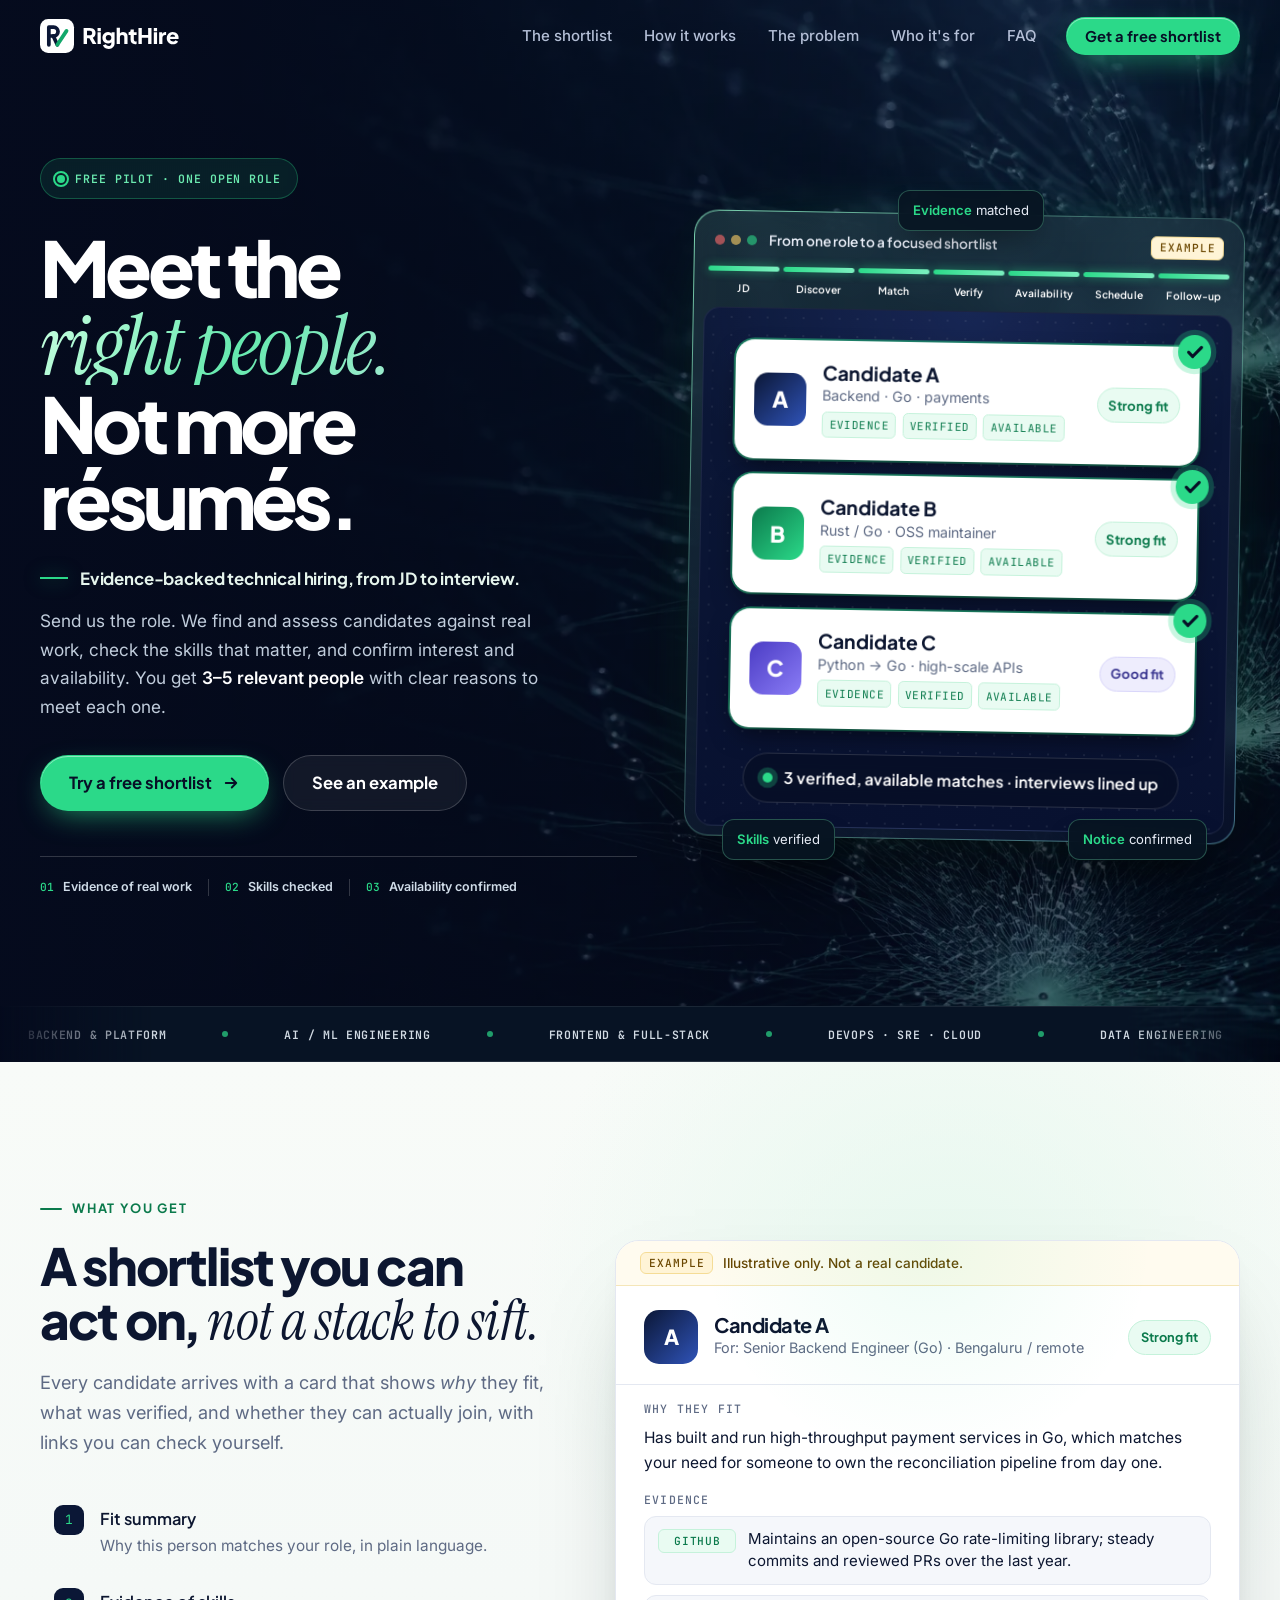
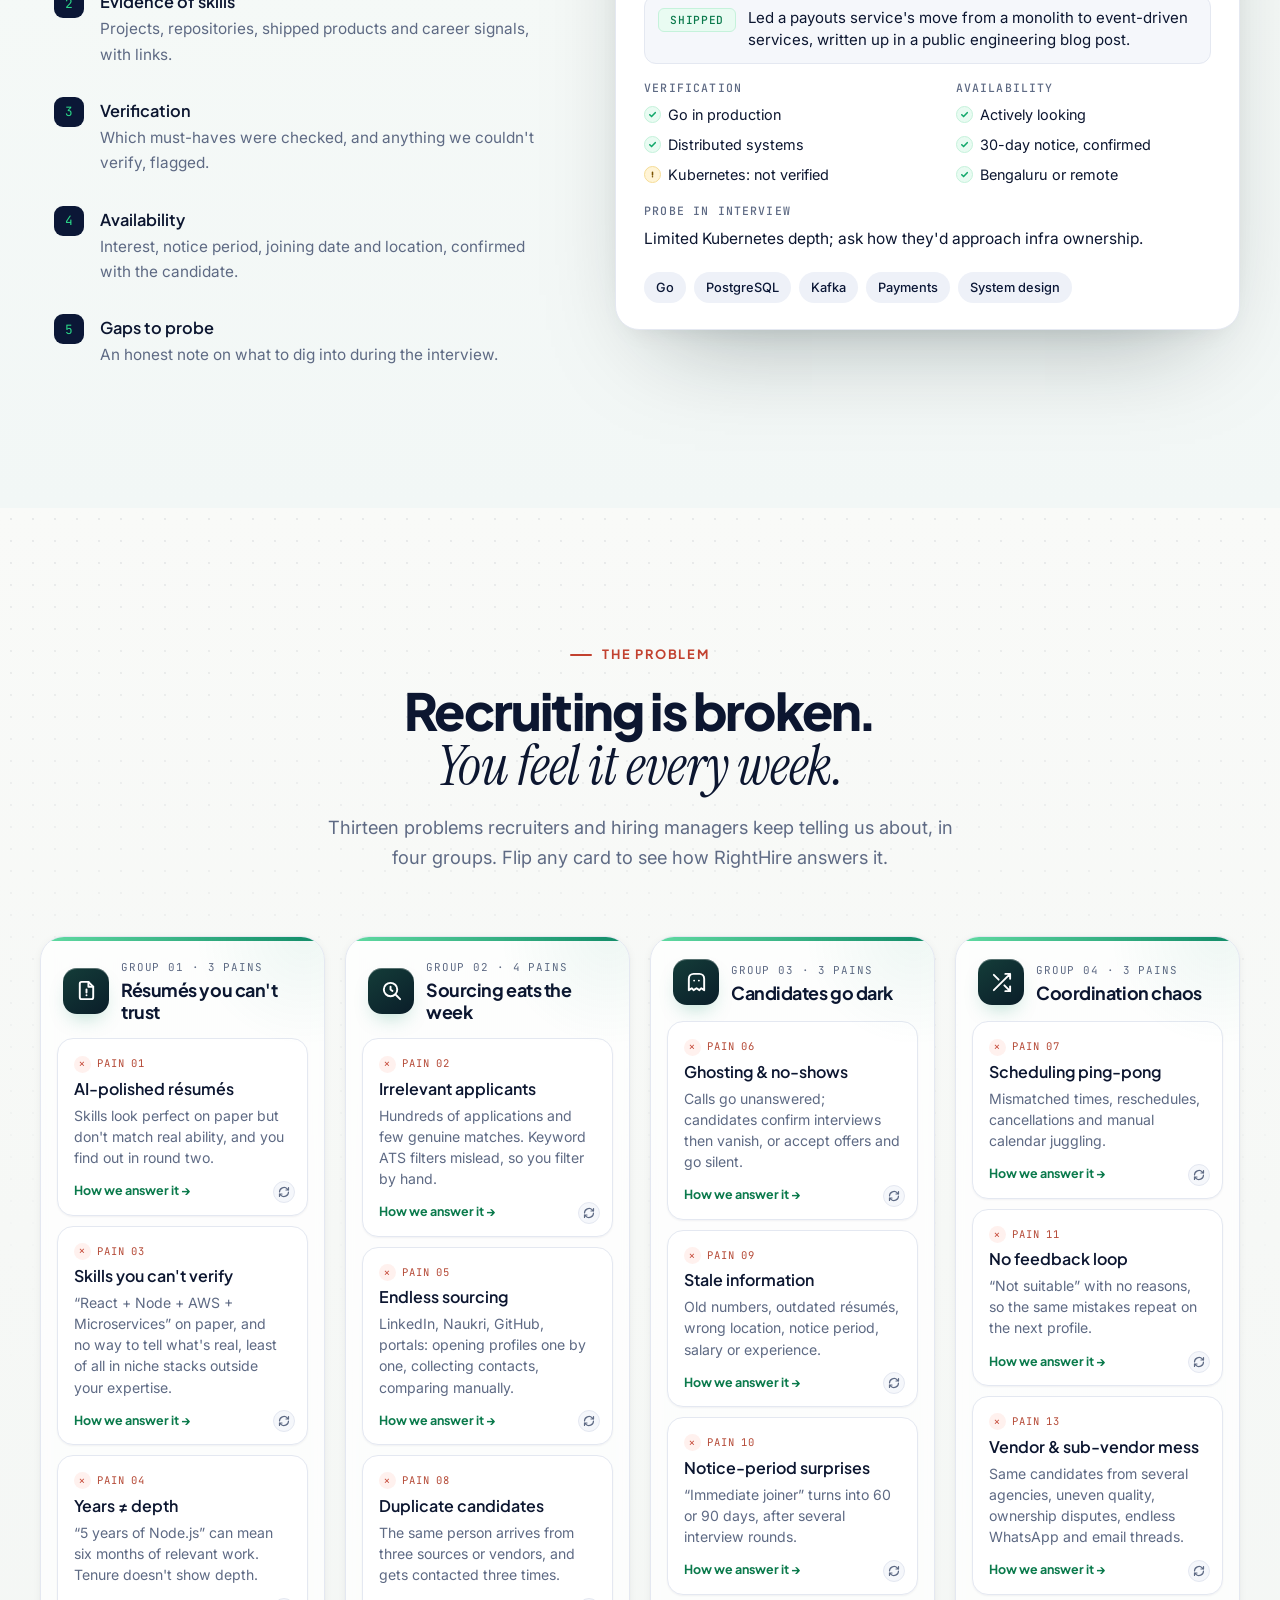
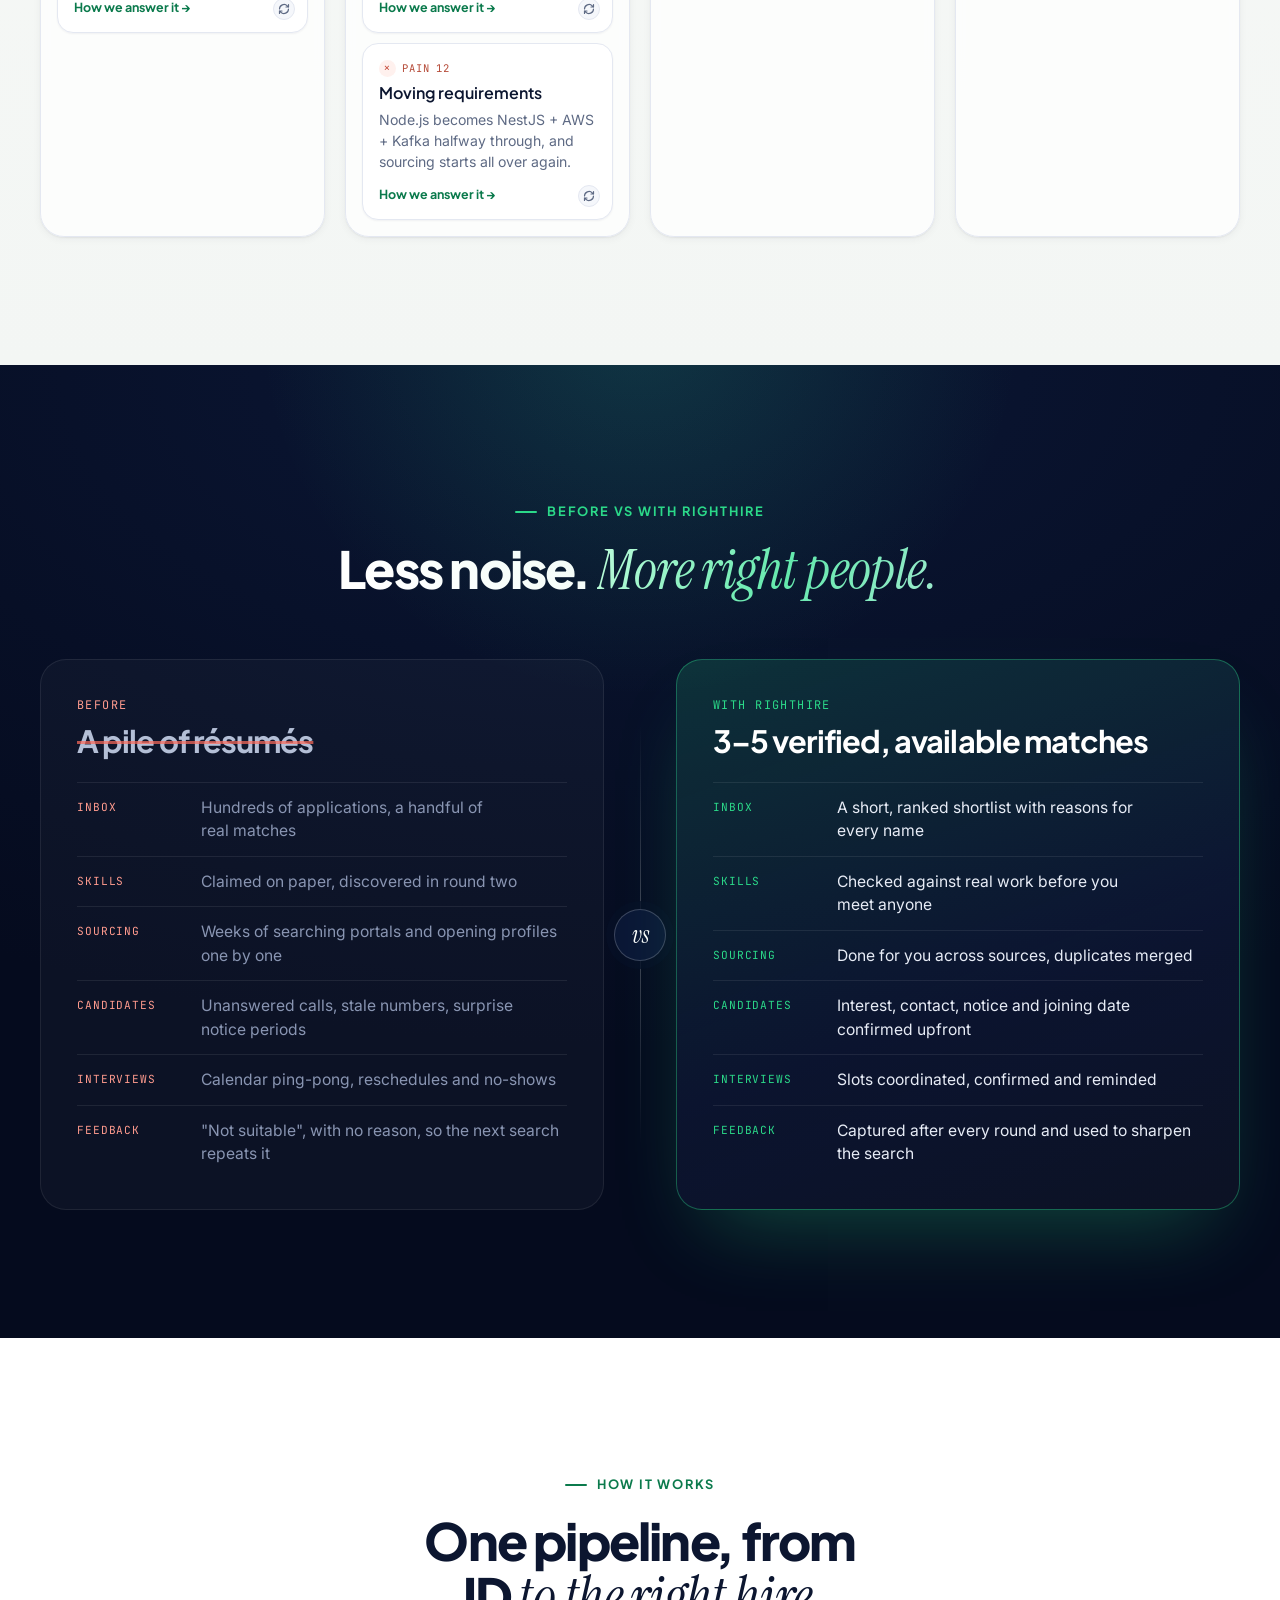
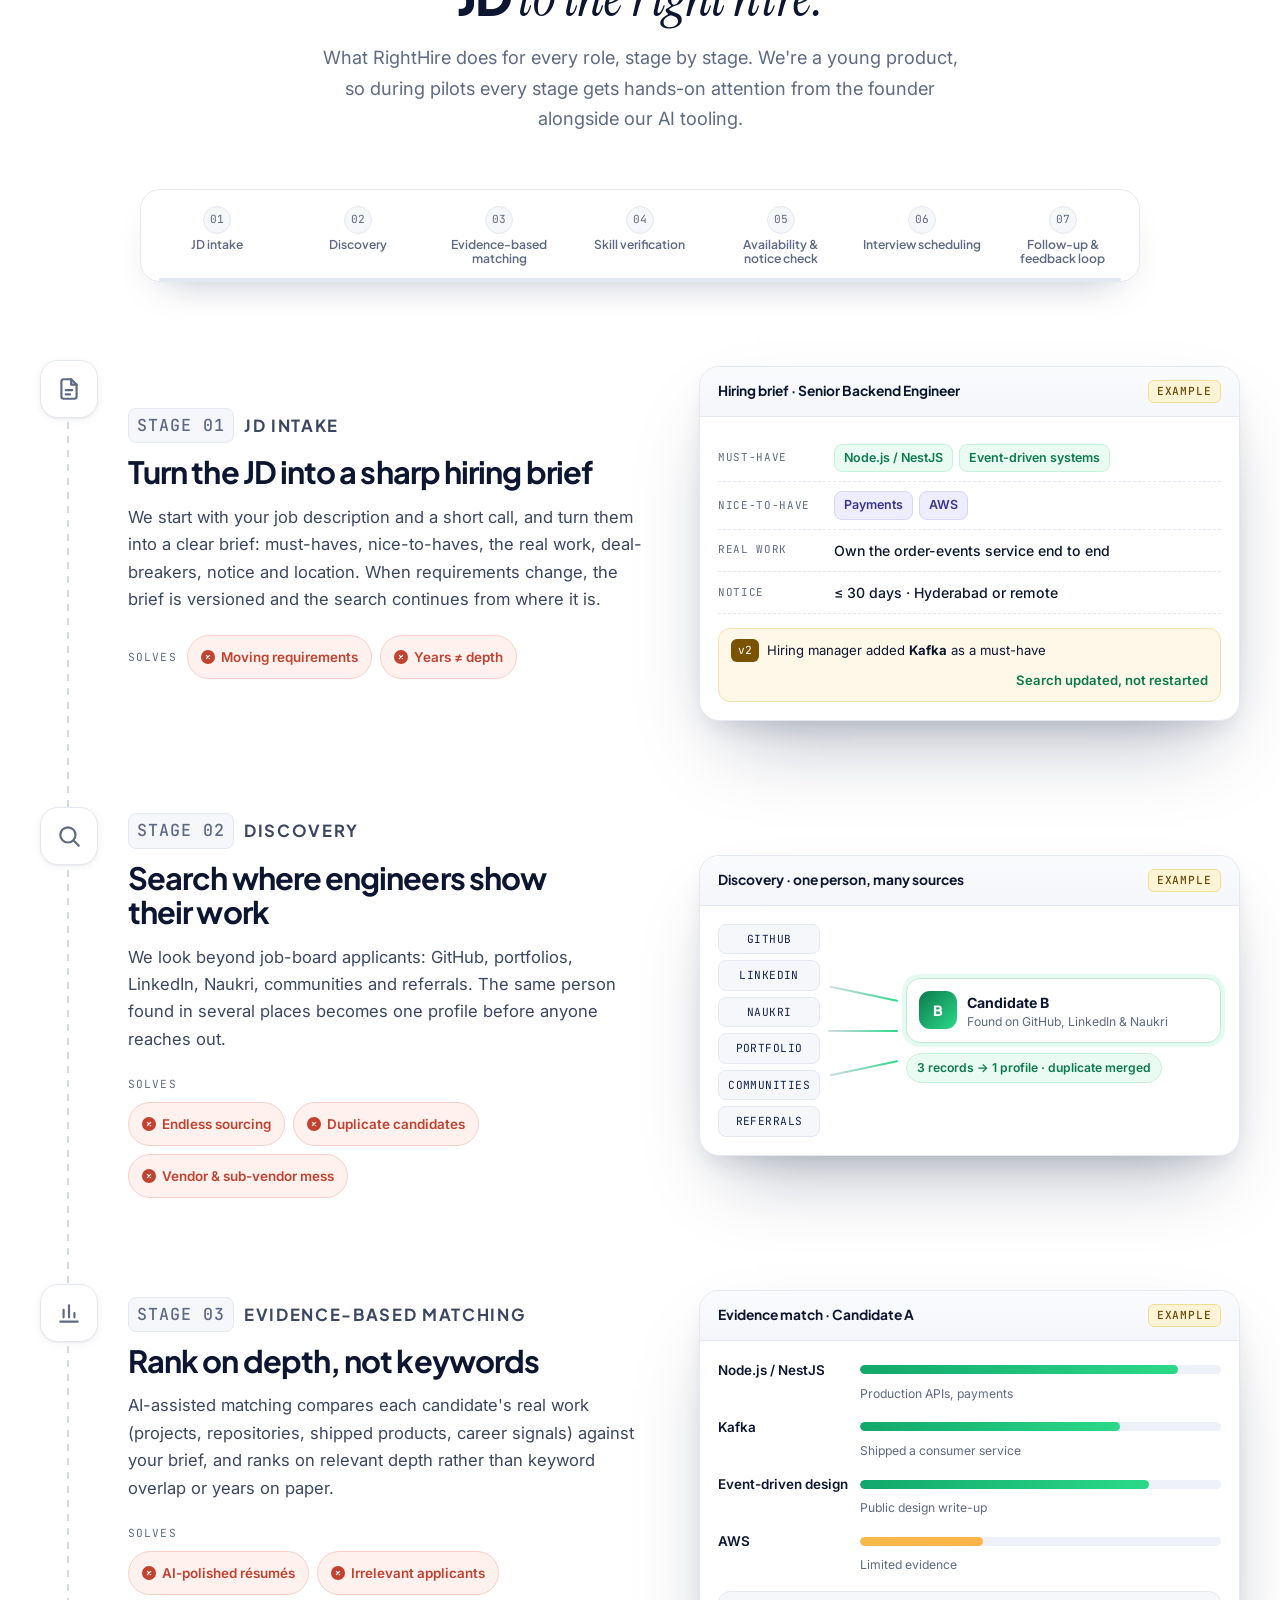
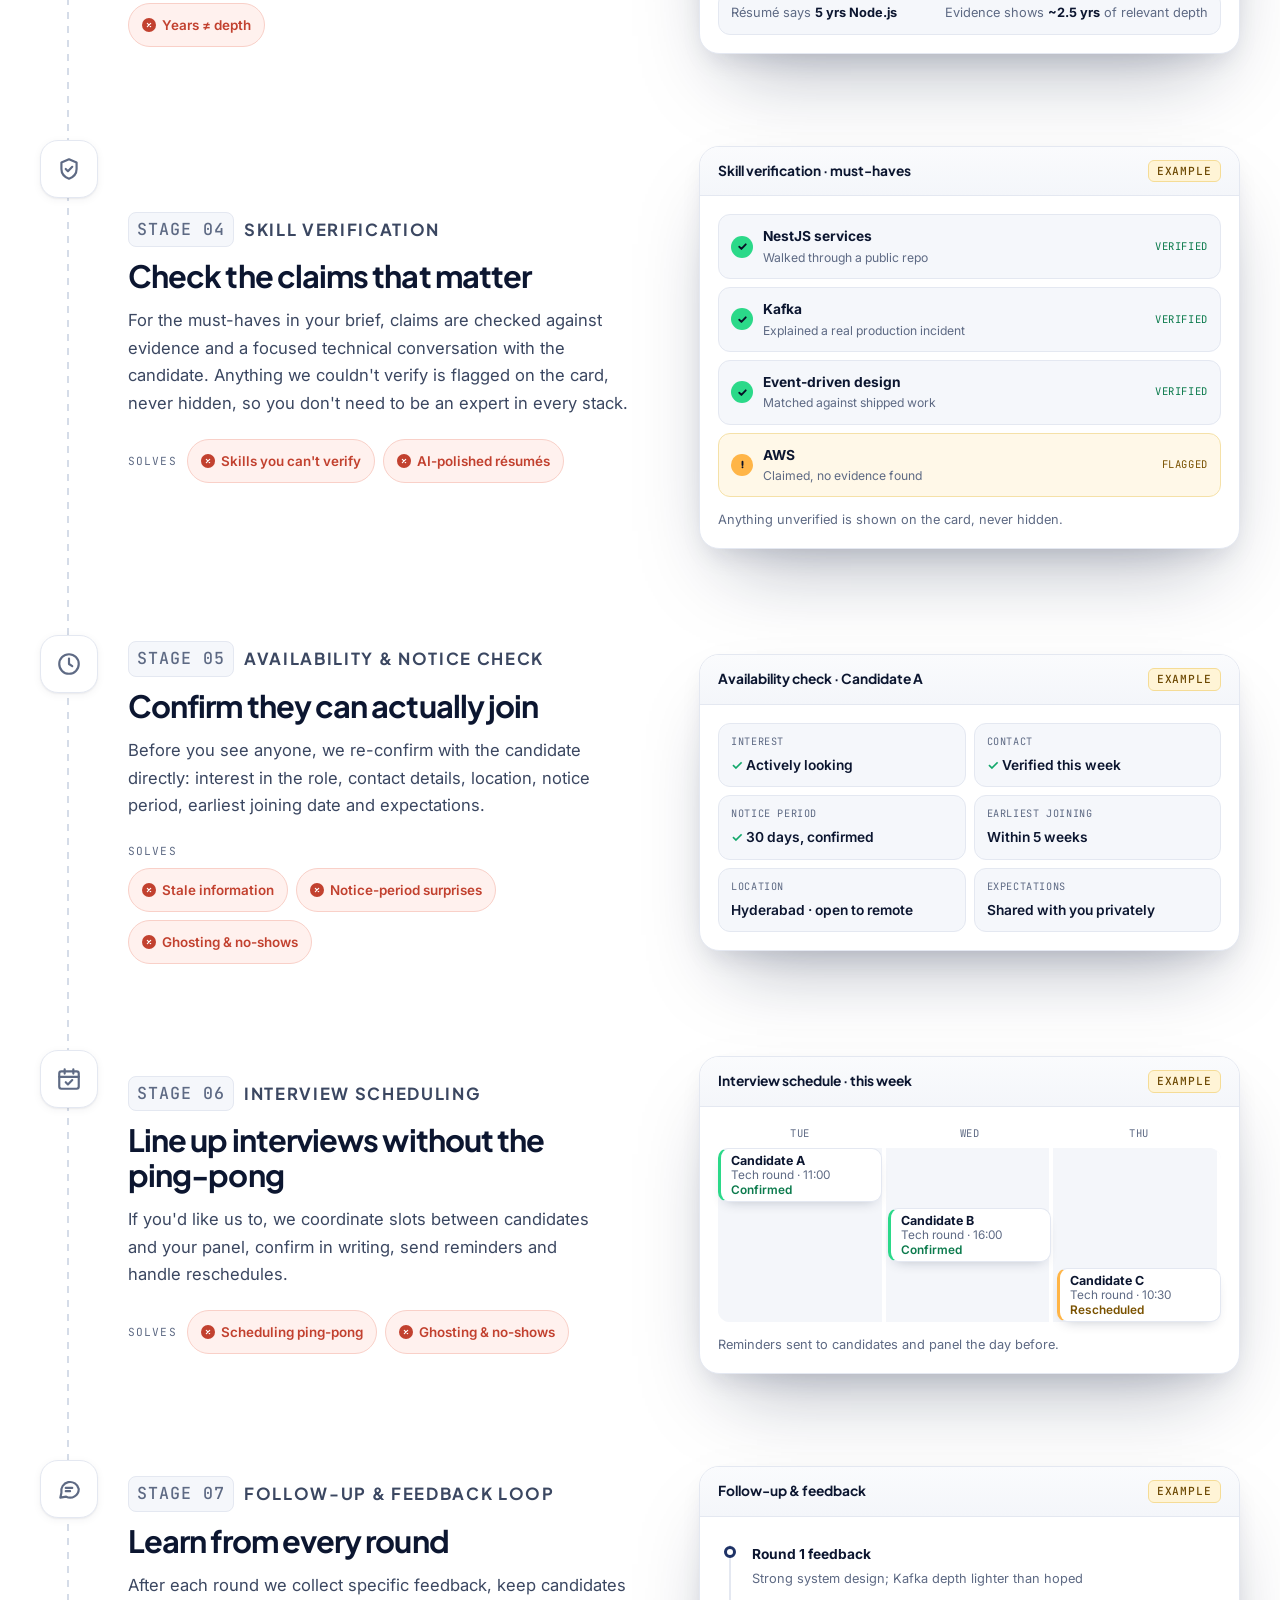
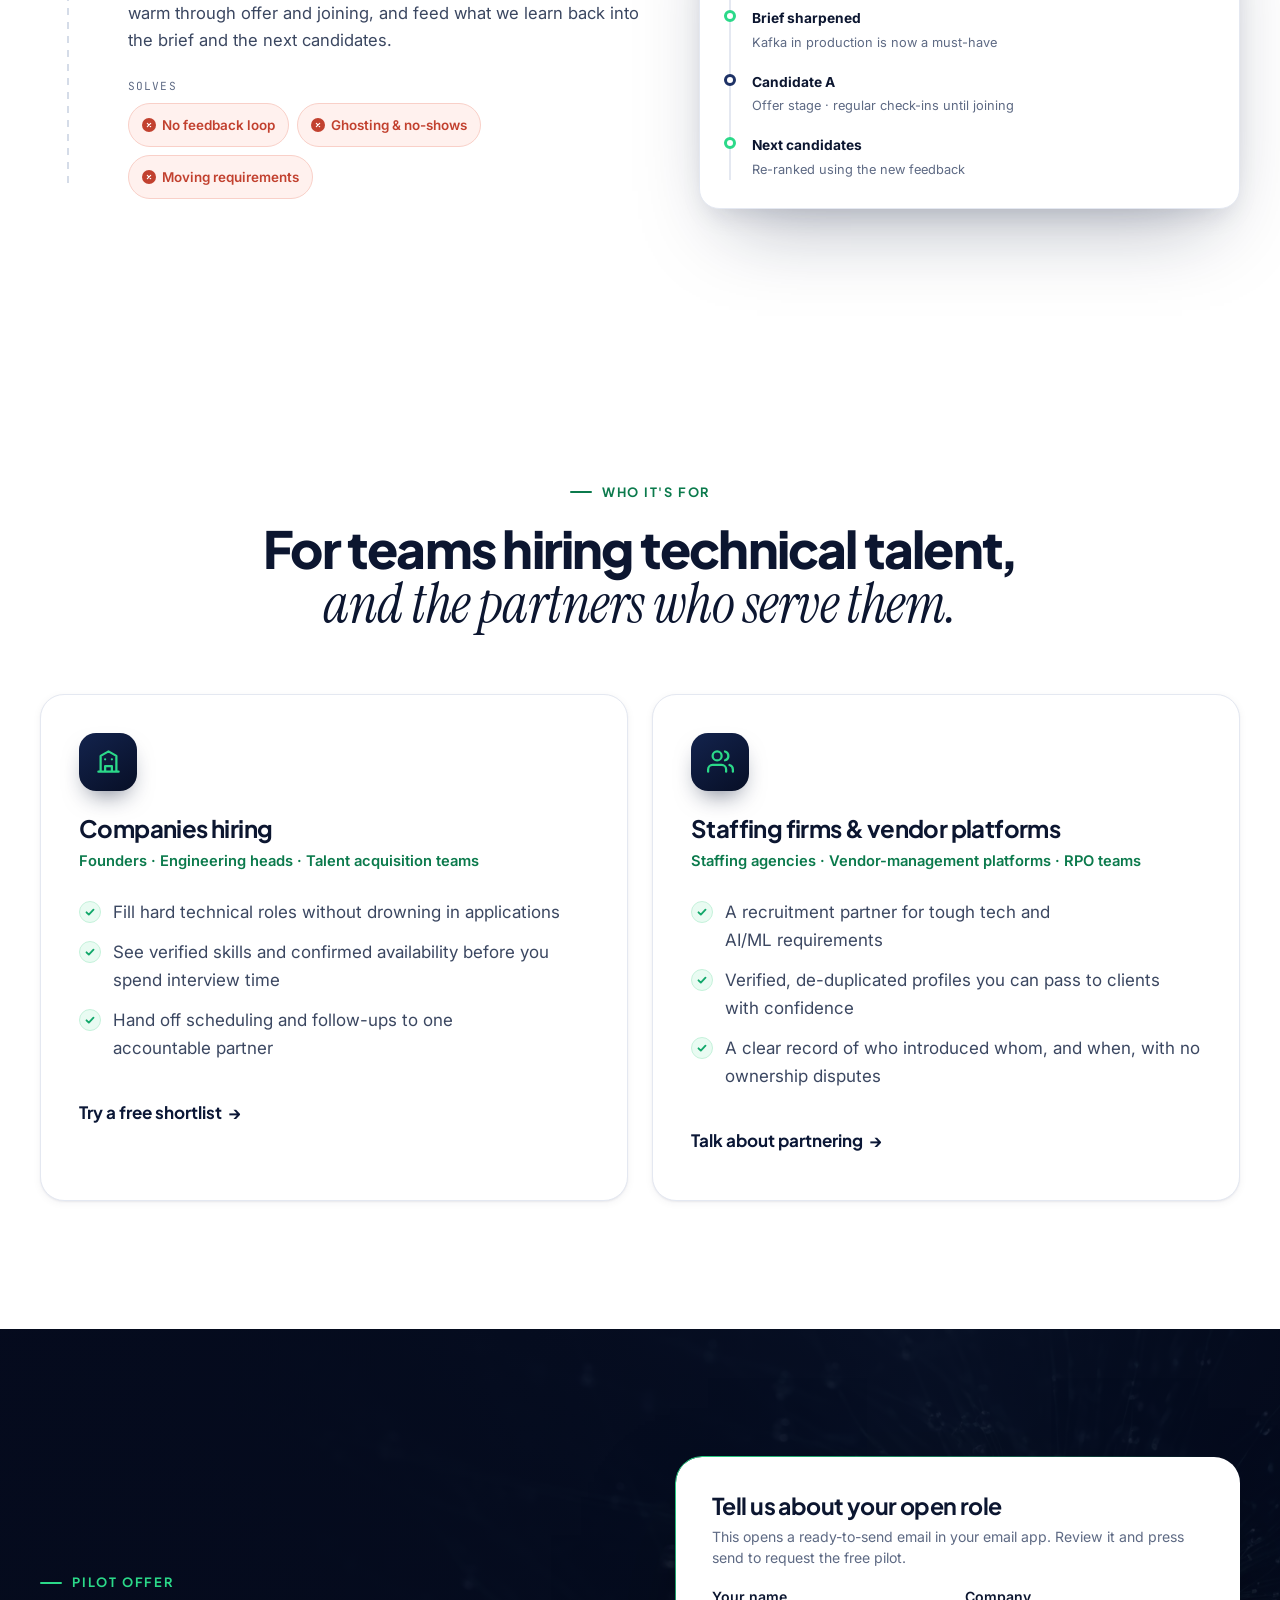
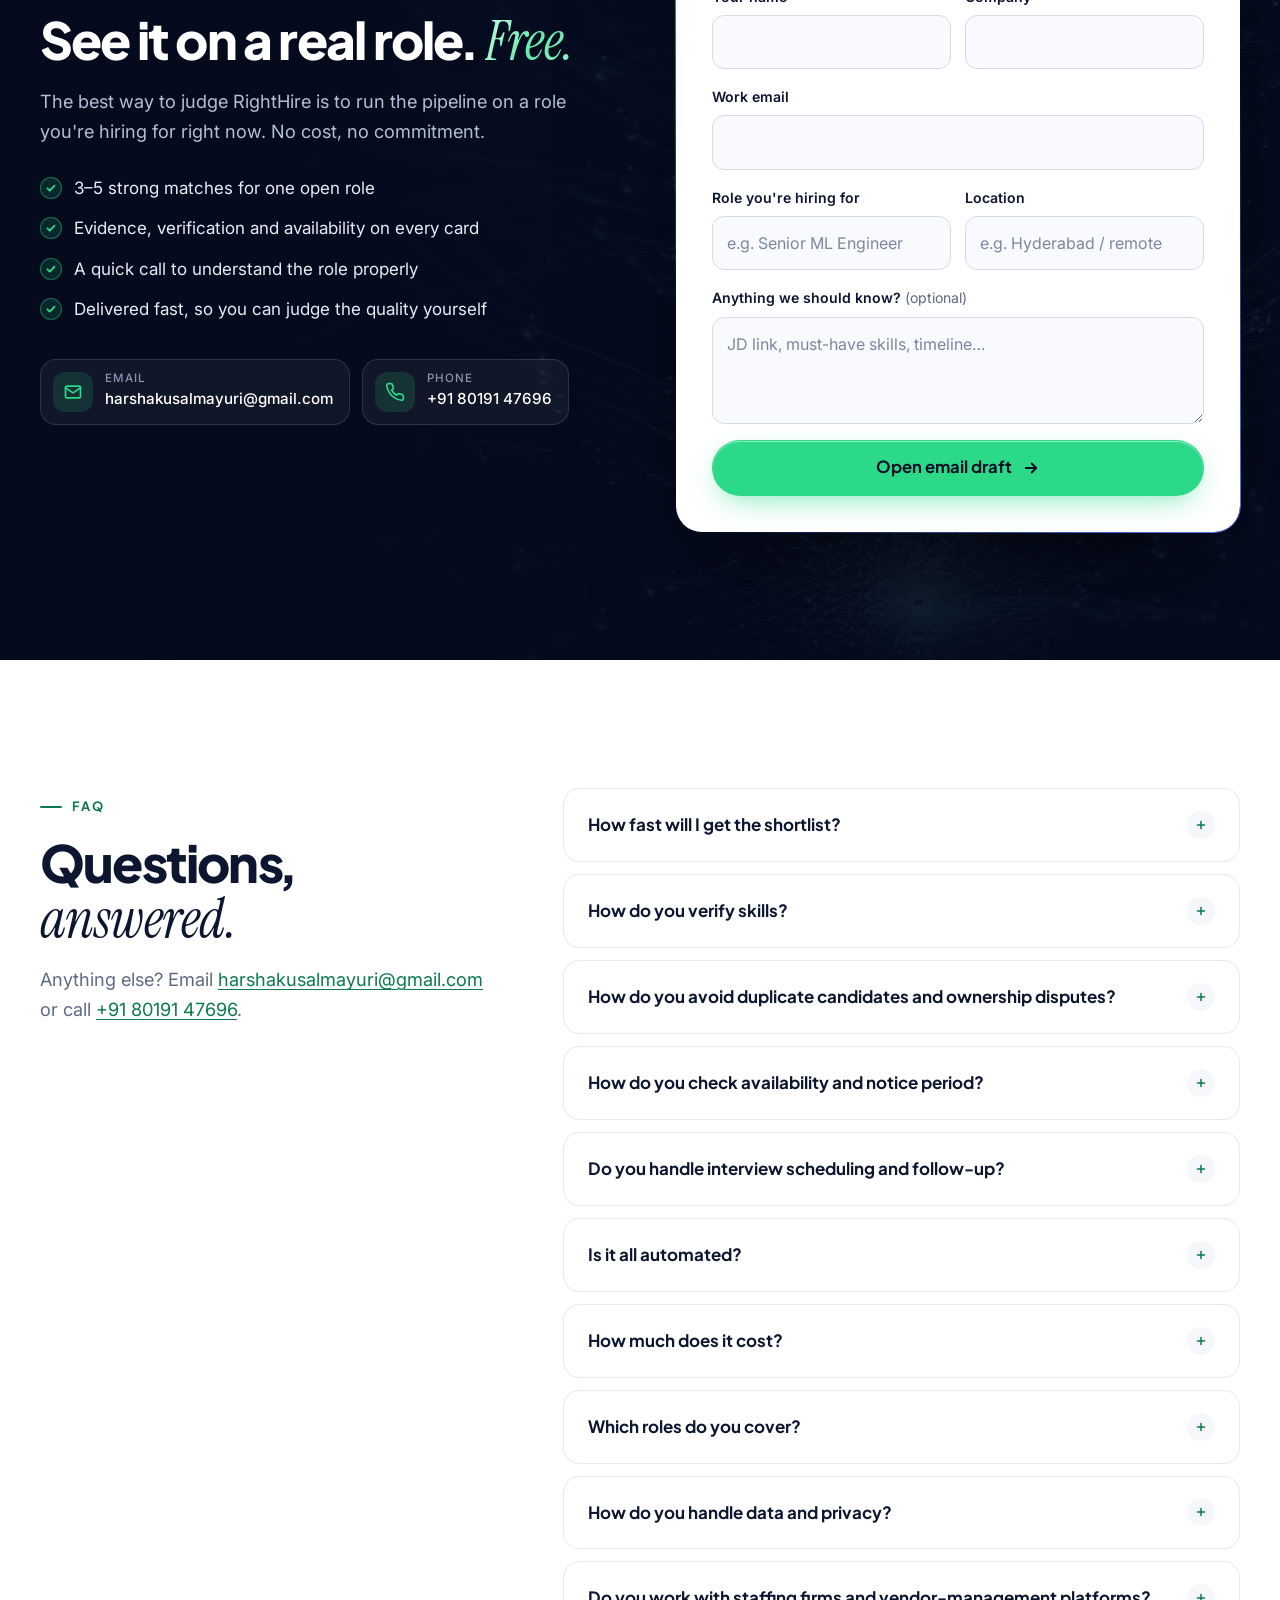
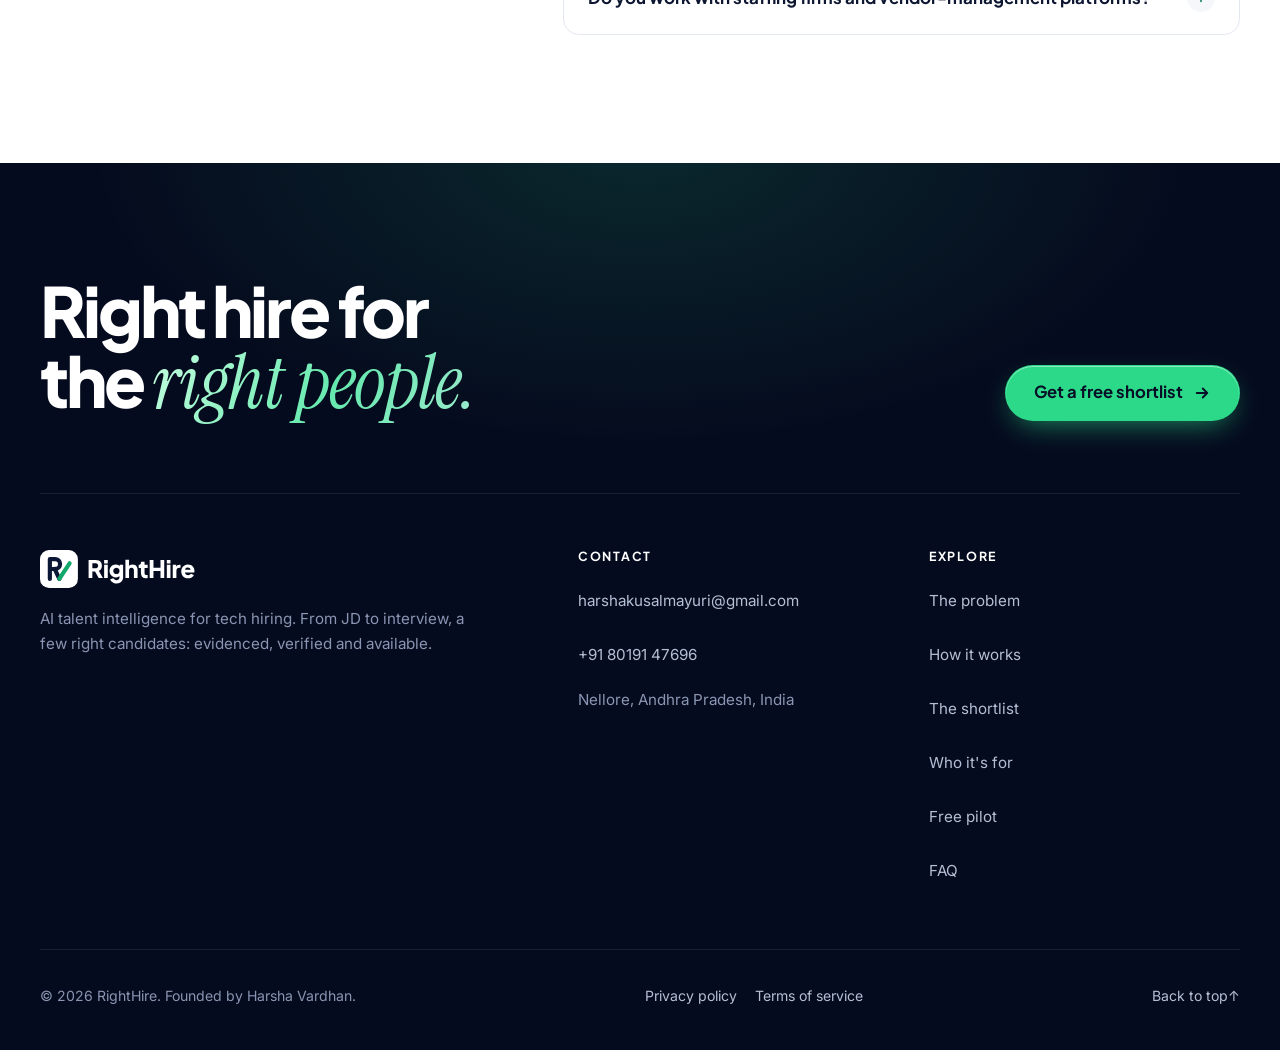
==== commit 084fc745: "feat: polish RightHire landing page Co-authored-by: Muse https://museai.im/" ====
--- a/index.html
+++ b/index.html
@@ -3,13 +3,13 @@
 <head>
   <meta charset="utf-8">
   <meta name="viewport" content="width=device-width, initial-scale=1">
-  <title>RightHire | Right hire for the right people</title>
+  <title>RightHire | 3–5 evidence-backed candidates for your open role</title>
   <meta name="description" content="RightHire is an AI talent-intelligence recruitment partner for tech, engineering and AI/ML roles. From your JD to interviews: discovery, evidence-based matching, skill verification, availability checks, scheduling and follow-up. Get 3–5 verified, available candidates. Free pilot for one open role.">
-  <meta name="theme-color" content="#070F26">
+  <meta name="theme-color" content="#050B1E">
   <meta name="author" content="RightHire (Harsha Vardhan)">
   <meta property="og:type" content="website">
   <meta property="og:site_name" content="RightHire">
-  <meta property="og:title" content="RightHire | Right hire for the right people">
+  <meta property="og:title" content="RightHire | 3–5 evidence-backed candidates for your open role">
   <meta property="og:description" content="From JD to interview: evidence-based matching, skill verification and availability checks. 3–5 verified, available candidates per role. Free pilot shortlist.">
   <meta property="og:image" content="https://harshakusal.github.io/righthire-site/assets/og-image.png">
   <meta property="og:image:width" content="1200">
@@ -17,7 +17,7 @@
   <meta property="og:image:alt" content="RightHire: Right hire for the right people">
   <meta property="og:locale" content="en_IN">
   <meta name="twitter:card" content="summary_large_image">
-  <meta name="twitter:title" content="RightHire | Right hire for the right people">
+  <meta name="twitter:title" content="RightHire | 3–5 evidence-backed candidates for your open role">
   <meta name="twitter:description" content="From JD to interview: 3–5 verified, available candidates per role, each backed by evidence. Free pilot shortlist.">
   <meta name="twitter:image" content="https://harshakusal.github.io/righthire-site/assets/og-image.png">
   <link rel="icon" href="favicon.ico" sizes="any">
@@ -27,7 +27,7 @@
   <link rel="preconnect" href="https://fonts.googleapis.com">
   <link rel="preconnect" href="https://fonts.gstatic.com" crossorigin>
   <link href="https://fonts.googleapis.com/css2?family=Plus+Jakarta+Sans:wght@500;600;700;800&family=Inter:wght@400;500;600&family=Instrument+Serif:ital@0;1&family=JetBrains+Mono:wght@500&display=swap" rel="stylesheet">
-  <link rel="stylesheet" href="assets/css/styles.css">
+  <link rel="stylesheet" href="assets/css/styles.css?v=20260929020000">
   <script>document.documentElement.classList.add('js')</script>
   <script type="application/ld+json">
   {"@context":"https://schema.org","@type":"ProfessionalService","name":"RightHire","slogan":"Right hire for the right people",
@@ -46,9 +46,9 @@
       <img src="assets/brand/righthire-logo-dark.svg" alt="RightHire" width="148" height="36">
     </a>
     <nav id="nav-menu" class="nav-menu" aria-label="Primary">
+      <a href="#shortlist">The shortlist</a>
+      <a href="#how">How it works</a>
       <a href="#problems">The problem</a>
-      <a href="#how">How it works</a>
-      <a href="#shortlist">The shortlist</a>
       <a href="#who">Who it's for</a>
       <a href="#faq">FAQ</a>
       <a class="btn btn-primary btn-sm nav-cta" href="#pilot"><span>Get a free shortlist</span></a>
@@ -70,32 +70,27 @@
 
   <div class="container hero-grid">
     <div class="hero-copy">
-      <p class="pill reveal"><span class="pulse" aria-hidden="true"></span> Pilot open: a free shortlist for one role</p>
-      <h1 id="hero-title" class="display reveal" style="--d:.05s">Right hire for<br>the <em class="serif grad-text">right people.</em></h1>
-      <p class="kicker reveal" style="--d:.12s">
-        <svg aria-hidden="true" viewBox="0 0 24 24"><path d="M5 12.5l4.5 4.5L19 7"/></svg>
-        From your JD to the interview room, on evidence.
-      </p>
-      <p class="lead reveal" style="--d:.18s">RightHire takes your job description and does the heavy lifting: finding candidates, matching them on evidence of real skills, verifying those skills, confirming availability and notice period, and lining up interviews. You meet <strong><span class="nw">3–5</span> verified, available candidates</strong> instead of wading through a pile of résumés.</p>
+      <p class="pill reveal"><span class="pulse" aria-hidden="true"></span> Free pilot · one open role</p>
+      <h1 id="hero-title" class="display reveal" style="--d:.05s">Meet the <em class="serif grad-text">right people.</em><br>Not more résumés.</h1>
+      <p class="kicker reveal" style="--d:.12s"><span class="kicker-line" aria-hidden="true"></span>Evidence-backed technical hiring, from JD to interview.</p>
+      <p class="lead reveal" style="--d:.18s">Send us the role. We find and assess candidates against real work, check the skills that matter, and confirm interest and availability. You get <strong><span class="nw">3–5</span> relevant people</strong> with clear reasons to meet each one.</p>
       <div class="cta-row reveal" style="--d:.24s">
-        <a class="btn btn-primary btn-lg" href="mailto:harshakusalmayuri@gmail.com?subject=Free%20shortlist%20request%3A%20RightHire%20pilot&amp;body=Hi%20Harsha%2C%0A%0AI'd%20like%20a%20free%20evidence-backed%20shortlist%20for%20one%20open%20role.%0A%0ARole%3A%20%0ACompany%3A%20%0ALocation%20%2F%20remote%3A%20%0AJob%20description%20link%3A%20%0A%0AThanks%2C%0A"><span>Get a free shortlist</span>
+        <a class="btn btn-primary btn-lg" href="#pilot"><span>Try a free shortlist</span>
           <svg class="arrow" aria-hidden="true" width="18" height="18" viewBox="0 0 24 24" fill="none" stroke="currentColor" stroke-width="2.5" stroke-linecap="round" stroke-linejoin="round"><path d="M5 12h14M13 6l6 6-6 6"/></svg>
         </a>
-        <a class="btn btn-glass btn-lg" href="#how" data-booking-alt><span>See how it works</span></a>
+        <a class="btn btn-glass btn-lg" href="#shortlist" data-booking-alt><span>See an example</span></a>
         <a class="btn btn-glass btn-lg" href="#" data-booking hidden target="_blank" rel="noopener"><svg aria-hidden="true" width="18" height="18" viewBox="0 0 24 24" fill="none" stroke="currentColor" stroke-width="2.2" stroke-linecap="round" stroke-linejoin="round"><rect x="3" y="5" width="18" height="16" rx="2"/><path d="M16 3v4M8 3v4M3 10h18M9 15l2 2 4-4"/></svg><span>Book a 20-min call</span></a>
       </div>
-      <ul class="hero-points reveal" style="--d:.3s" aria-label="Highlights">
-        <li><span class="nw">3–5</span> candidates, not 50 résumés</li>
-        <li>Skills verified, availability confirmed</li>
-        <li>Tech · Engineering · AI/ML</li>
-      </ul>
+      <div class="hero-proof reveal" style="--d:.3s" aria-label="What the shortlist includes">
+        <span><b>01</b> Evidence of real work</span><span><b>02</b> Skills checked</span><span><b>03</b> Availability confirmed</span>
+      </div>
     </div>
 
     <div class="hero-visual reveal" style="--d:.15s">
-      <div class="panel" role="img" aria-label="Example animation: a job description moves through the RightHire pipeline. Many résumé cards are scanned and filtered down to three verified, available candidates.">
+      <div class="panel" role="img" aria-label="Illustrative example: a technical role leads to three shortlisted candidates, each marked for evidence, skill verification and availability.">
         <div class="panel-bar" aria-hidden="true">
           <span class="dots"><i></i><i></i><i></i></span>
-          <span class="panel-title">Senior Backend Engineer · pipeline</span>
+          <span class="panel-title">From one role to a focused shortlist</span>
           <span class="example-tag">Example</span>
         </div>
         <ol class="pipe-mini" aria-hidden="true">
@@ -136,307 +131,6 @@
   </div>
 </section>
 
-<!-- ============ RECRUITING IS BROKEN ============ -->
-<section class="section pains" id="problems" aria-labelledby="pains-title">
-  <div class="container">
-    <div class="section-head center">
-      <p class="eyebrow eyebrow-warn reveal">The problem</p>
-      <h2 id="pains-title" class="reveal" style="--d:.06s">Recruiting is broken<span class="pk">.</span> <em class="serif">You feel it every week.</em></h2>
-      <p class="section-lead reveal" style="--d:.12s">Thirteen problems recruiters and hiring managers keep telling us about, in four groups. Flip any card to see how RightHire answers it.</p>
-    </div>
-    <div class="clusters">
-      <article class="cluster cl-1 reveal" style="--d:0.00s">
-        <header class="cluster-head"><span class="cl-icon" aria-hidden="true"><svg viewBox="0 0 24 24"><path d="M14 3H7a2 2 0 0 0-2 2v14a2 2 0 0 0 2 2h10a2 2 0 0 0 2-2V8z"/><path d="M14 3v5h5M12 11v3M12 17h.01"/></svg></span><div><p class="cl-num">Group 01 · 3 pains</p><h3>Résumés you can&#x27;t trust</h3></div><span class="swipe-hint" aria-hidden="true">Swipe →</span></header>
-        <ul class="pain-list">
-          <li id="pain-1"><button class="pain" type="button" aria-pressed="false">
-            <span class="pain-inner">
-              <span class="pain-face pain-front"><span class="pain-tag"><i aria-hidden="true">✕</i> Pain 01</span><strong>AI-polished résumés</strong><span class="pain-line">Skills look perfect on paper but don&#x27;t match real ability, and you find out in round two.</span><span class="pain-cta" aria-hidden="true">How we answer it <b>→</b></span></span>
-              <span class="pain-face pain-back"><span class="pain-tag ok"><i aria-hidden="true">✓</i> How RightHire answers</span><span class="pain-ans">We match on evidence of real work (code, projects, shipped products), not on how well a résumé is written.</span></span>
-            </span>
-          </button></li><li id="pain-3"><button class="pain" type="button" aria-pressed="false">
-            <span class="pain-inner">
-              <span class="pain-face pain-front"><span class="pain-tag"><i aria-hidden="true">✕</i> Pain 03</span><strong>Skills you can&#x27;t verify</strong><span class="pain-line">“React + Node + AWS + Microservices” on paper, and no way to tell what&#x27;s real, least of all in niche stacks outside your expertise.</span><span class="pain-cta" aria-hidden="true">How we answer it <b>→</b></span></span>
-              <span class="pain-face pain-back"><span class="pain-tag ok"><i aria-hidden="true">✓</i> How RightHire answers</span><span class="pain-ans">We check your must-have skills against real evidence and a focused technical conversation, and flag anything we couldn&#x27;t verify.</span></span>
-            </span>
-          </button></li><li id="pain-4"><button class="pain" type="button" aria-pressed="false">
-            <span class="pain-inner">
-              <span class="pain-face pain-front"><span class="pain-tag"><i aria-hidden="true">✕</i> Pain 04</span><strong>Years ≠ depth</strong><span class="pain-line">“5 years of Node.js” can mean six months of relevant work. Tenure doesn&#x27;t show depth.</span><span class="pain-cta" aria-hidden="true">How we answer it <b>→</b></span></span>
-              <span class="pain-face pain-back"><span class="pain-tag ok"><i aria-hidden="true">✓</i> How RightHire answers</span><span class="pain-ans">Evidence cards show what the candidate actually built with each skill, so you see depth, not just years.</span></span>
-            </span>
-          </button></li>
-        </ul>
-      </article>
-      <article class="cluster cl-2 reveal" style="--d:0.08s">
-        <header class="cluster-head"><span class="cl-icon" aria-hidden="true"><svg viewBox="0 0 24 24"><circle cx="11" cy="11" r="7"/><path d="M21 21l-4.3-4.3M11 8v3l2 1.5"/></svg></span><div><p class="cl-num">Group 02 · 4 pains</p><h3>Sourcing eats the week</h3></div><span class="swipe-hint" aria-hidden="true">Swipe →</span></header>
-        <ul class="pain-list">
-          <li id="pain-2"><button class="pain" type="button" aria-pressed="false">
-            <span class="pain-inner">
-              <span class="pain-face pain-front"><span class="pain-tag"><i aria-hidden="true">✕</i> Pain 02</span><strong>Irrelevant applicants</strong><span class="pain-line">Hundreds of applications and few genuine matches. Keyword ATS filters mislead, so you filter by hand.</span><span class="pain-cta" aria-hidden="true">How we answer it <b>→</b></span></span>
-              <span class="pain-face pain-back"><span class="pain-tag ok"><i aria-hidden="true">✓</i> How RightHire answers</span><span class="pain-ans">You receive only <span class="nw">3–5</span> matches, each with the reasons they fit.</span></span>
-            </span>
-          </button></li><li id="pain-5"><button class="pain" type="button" aria-pressed="false">
-            <span class="pain-inner">
-              <span class="pain-face pain-front"><span class="pain-tag"><i aria-hidden="true">✕</i> Pain 05</span><strong>Endless sourcing</strong><span class="pain-line">LinkedIn, Naukri, GitHub, portals: opening profiles one by one, collecting contacts, comparing manually.</span><span class="pain-cta" aria-hidden="true">How we answer it <b>→</b></span></span>
-              <span class="pain-face pain-back"><span class="pain-tag ok"><i aria-hidden="true">✓</i> How RightHire answers</span><span class="pain-ans">We search across sources and hand you a compared, ranked shortlist.</span></span>
-            </span>
-          </button></li><li id="pain-8"><button class="pain" type="button" aria-pressed="false">
-            <span class="pain-inner">
-              <span class="pain-face pain-front"><span class="pain-tag"><i aria-hidden="true">✕</i> Pain 08</span><strong>Duplicate candidates</strong><span class="pain-line">The same person arrives from three sources or vendors, and gets contacted three times.</span><span class="pain-cta" aria-hidden="true">How we answer it <b>→</b></span></span>
-              <span class="pain-face pain-back"><span class="pain-tag ok"><i aria-hidden="true">✓</i> How RightHire answers</span><span class="pain-ans">Profiles found on different sources are merged into one person before anyone is contacted.</span></span>
-            </span>
-          </button></li><li id="pain-12"><button class="pain" type="button" aria-pressed="false">
-            <span class="pain-inner">
-              <span class="pain-face pain-front"><span class="pain-tag"><i aria-hidden="true">✕</i> Pain 12</span><strong>Moving requirements</strong><span class="pain-line">Node.js becomes NestJS + AWS + Kafka halfway through, and sourcing starts all over again.</span><span class="pain-cta" aria-hidden="true">How we answer it <b>→</b></span></span>
-              <span class="pain-face pain-back"><span class="pain-tag ok"><i aria-hidden="true">✓</i> How RightHire answers</span><span class="pain-ans">Changes are logged against the role brief, and the search is updated from where it is, not restarted.</span></span>
-            </span>
-          </button></li>
-        </ul>
-      </article>
-      <article class="cluster cl-3 reveal" style="--d:0.16s">
-        <header class="cluster-head"><span class="cl-icon" aria-hidden="true"><svg viewBox="0 0 24 24"><path d="M9 3h6a5 5 0 0 1 5 5v12l-3-2-2 2-3-2-3 2-2-2-3 2V8a5 5 0 0 1 5-5z"/><path d="M9.5 10h.01M14.5 10h.01"/></svg></span><div><p class="cl-num">Group 03 · 3 pains</p><h3>Candidates go dark</h3></div><span class="swipe-hint" aria-hidden="true">Swipe →</span></header>
-        <ul class="pain-list">
-          <li id="pain-6"><button class="pain" type="button" aria-pressed="false">
-            <span class="pain-inner">
-              <span class="pain-face pain-front"><span class="pain-tag"><i aria-hidden="true">✕</i> Pain 06</span><strong>Ghosting &amp; no-shows</strong><span class="pain-line">Calls go unanswered; candidates confirm interviews then vanish, or accept offers and go silent.</span><span class="pain-cta" aria-hidden="true">How we answer it <b>→</b></span></span>
-              <span class="pain-face pain-back"><span class="pain-tag ok"><i aria-hidden="true">✓</i> How RightHire answers</span><span class="pain-ans">We confirm interest and intent before introducing anyone, and stay in touch through interviews and offer.</span></span>
-            </span>
-          </button></li><li id="pain-9"><button class="pain" type="button" aria-pressed="false">
-            <span class="pain-inner">
-              <span class="pain-face pain-front"><span class="pain-tag"><i aria-hidden="true">✕</i> Pain 09</span><strong>Stale information</strong><span class="pain-line">Old numbers, outdated résumés, wrong location, notice period, salary or experience.</span><span class="pain-cta" aria-hidden="true">How we answer it <b>→</b></span></span>
-              <span class="pain-face pain-back"><span class="pain-tag ok"><i aria-hidden="true">✓</i> How RightHire answers</span><span class="pain-ans">Contact details, location, notice and expectations are re-confirmed with the candidate before they reach you.</span></span>
-            </span>
-          </button></li><li id="pain-10"><button class="pain" type="button" aria-pressed="false">
-            <span class="pain-inner">
-              <span class="pain-face pain-front"><span class="pain-tag"><i aria-hidden="true">✕</i> Pain 10</span><strong>Notice-period surprises</strong><span class="pain-line">“Immediate joiner” turns into 60 or 90 days, after several interview rounds.</span><span class="pain-cta" aria-hidden="true">How we answer it <b>→</b></span></span>
-              <span class="pain-face pain-back"><span class="pain-tag ok"><i aria-hidden="true">✓</i> How RightHire answers</span><span class="pain-ans">Notice period and earliest joining date are checked upfront and shown on every card.</span></span>
-            </span>
-          </button></li>
-        </ul>
-      </article>
-      <article class="cluster cl-4 reveal" style="--d:0.24s">
-        <header class="cluster-head"><span class="cl-icon" aria-hidden="true"><svg viewBox="0 0 24 24"><path d="M16 3h5v5M4 20L21 3M21 16v5h-5M15 15l6 6M4 4l5 5"/></svg></span><div><p class="cl-num">Group 04 · 3 pains</p><h3>Coordination chaos</h3></div><span class="swipe-hint" aria-hidden="true">Swipe →</span></header>
-        <ul class="pain-list">
-          <li id="pain-7"><button class="pain" type="button" aria-pressed="false">
-            <span class="pain-inner">
-              <span class="pain-face pain-front"><span class="pain-tag"><i aria-hidden="true">✕</i> Pain 07</span><strong>Scheduling ping-pong</strong><span class="pain-line">Mismatched times, reschedules, cancellations and manual calendar juggling.</span><span class="pain-cta" aria-hidden="true">How we answer it <b>→</b></span></span>
-              <span class="pain-face pain-back"><span class="pain-tag ok"><i aria-hidden="true">✓</i> How RightHire answers</span><span class="pain-ans">We coordinate slots between candidates and your panel, confirm in writing and send reminders.</span></span>
-            </span>
-          </button></li><li id="pain-11"><button class="pain" type="button" aria-pressed="false">
-            <span class="pain-inner">
-              <span class="pain-face pain-front"><span class="pain-tag"><i aria-hidden="true">✕</i> Pain 11</span><strong>No feedback loop</strong><span class="pain-line">“Not suitable” with no reasons, so the same mistakes repeat on the next profile.</span><span class="pain-cta" aria-hidden="true">How we answer it <b>→</b></span></span>
-              <span class="pain-face pain-back"><span class="pain-tag ok"><i aria-hidden="true">✓</i> How RightHire answers</span><span class="pain-ans">We capture specific feedback after each round and use it to sharpen the next candidates.</span></span>
-            </span>
-          </button></li><li id="pain-13"><button class="pain" type="button" aria-pressed="false">
-            <span class="pain-inner">
-              <span class="pain-face pain-front"><span class="pain-tag"><i aria-hidden="true">✕</i> Pain 13</span><strong>Vendor &amp; sub-vendor mess</strong><span class="pain-line">Same candidates from several agencies, uneven quality, ownership disputes, endless WhatsApp and email threads.</span><span class="pain-cta" aria-hidden="true">How we answer it <b>→</b></span></span>
-              <span class="pain-face pain-back"><span class="pain-tag ok"><i aria-hidden="true">✓</i> How RightHire answers</span><span class="pain-ans">One accountable partner, with a clear record of when, and for which role, each candidate was introduced.</span></span>
-            </span>
-          </button></li>
-        </ul>
-      </article>
-    </div>
-  </div>
-</section>
-
-<!-- ============ BEFORE / WITH ============ -->
-<section class="section section-dark compare2" id="why" aria-labelledby="compare-title">
-  <div class="dark-glow" aria-hidden="true"></div>
-  <div class="container">
-    <div class="section-head center">
-      <p class="eyebrow eyebrow-light reveal">Before vs with RightHire</p>
-      <h2 id="compare-title" class="reveal" style="--d:.06s">Less noise<span class="pk">.</span> <em class="serif grad-text">More right people.</em></h2>
-    </div>
-    <div class="vs">
-      <div class="vs-col vs-before reveal" style="--d:.05s">
-        <p class="vs-label">Before</p>
-        <h3>A pile of résumés</h3>
-        <ul>
-          <li><span class="vs-k">Inbox</span>Hundreds of applications, a handful of real matches</li>
-          <li><span class="vs-k">Skills</span>Claimed on paper, discovered in round two</li>
-          <li><span class="vs-k">Sourcing</span>Weeks of searching portals and opening profiles one by one</li>
-          <li><span class="vs-k">Candidates</span>Unanswered calls, stale numbers, surprise notice periods</li>
-          <li><span class="vs-k">Interviews</span>Calendar ping-pong, reschedules and no-shows</li>
-          <li><span class="vs-k">Feedback</span>"Not suitable", with no reason, so the next search repeats it</li>
-        </ul>
-      </div>
-      <div class="vs-mid" aria-hidden="true"><span>vs</span></div>
-      <div class="vs-col vs-after reveal spot" style="--d:.15s">
-        <p class="vs-label">With RightHire</p>
-        <h3><span class="nw">3–5</span> verified, available matches</h3>
-        <ul>
-          <li><span class="vs-k">Inbox</span>A short, ranked shortlist with reasons for every name</li>
-          <li><span class="vs-k">Skills</span>Checked against real work before you meet anyone</li>
-          <li><span class="vs-k">Sourcing</span>Done for you across sources, duplicates merged</li>
-          <li><span class="vs-k">Candidates</span>Interest, contact, notice and joining date confirmed upfront</li>
-          <li><span class="vs-k">Interviews</span>Slots coordinated, confirmed and reminded</li>
-          <li><span class="vs-k">Feedback</span>Captured after every round and used to sharpen the search</li>
-        </ul>
-      </div>
-    </div>
-  </div>
-</section>
-
-<!-- ============ PIPELINE ============ -->
-<section class="section pipeline" id="how" aria-labelledby="how-title">
-  <div class="container">
-    <div class="section-head center">
-      <p class="eyebrow reveal">How it works</p>
-      <h2 id="how-title" class="reveal" style="--d:.06s">One pipeline<span class="pk">,</span> from JD <em class="serif">to the right hire.</em></h2>
-      <p class="section-lead reveal" style="--d:.12s">What RightHire does for every role, stage by stage. We're a young product, so during pilots every stage gets hands-on attention from the founder alongside our AI tooling.</p>
-    </div>
-
-    <nav class="stepper" id="stepper" aria-label="Pipeline stages">
-      <ol>
-        <li><a href="#stage-1" data-step="1"><span class="sn">01</span><span class="sl">JD intake</span></a></li>
-        <li><a href="#stage-2" data-step="2"><span class="sn">02</span><span class="sl">Discovery</span></a></li>
-        <li><a href="#stage-3" data-step="3"><span class="sn">03</span><span class="sl">Evidence-based matching</span></a></li>
-        <li><a href="#stage-4" data-step="4"><span class="sn">04</span><span class="sl">Skill verification</span></a></li>
-        <li><a href="#stage-5" data-step="5"><span class="sn">05</span><span class="sl">Availability &amp; notice check</span></a></li>
-        <li><a href="#stage-6" data-step="6"><span class="sn">06</span><span class="sl">Interview scheduling</span></a></li>
-        <li><a href="#stage-7" data-step="7"><span class="sn">07</span><span class="sl">Follow-up &amp; feedback loop</span></a></li>
-      </ol>
-      <div class="stepper-bar" aria-hidden="true"><span id="stepper-fill"></span></div>
-    </nav>
-
-    <ol class="stages" id="stages">
-      <li class="stg" id="stage-1" data-stage="1">
-        <span class="stg-node" aria-hidden="true"><svg viewBox="0 0 24 24"><path d="M14 3H7a2 2 0 0 0-2 2v14a2 2 0 0 0 2 2h10a2 2 0 0 0 2-2V8z"/><path d="M14 3v5h5M9 13h6M9 17h4"/></svg></span>
-        <div class="stg-body">
-          <div class="stg-text reveal">
-            <p class="stg-kicker"><span>Stage 01</span>JD intake</p>
-            <h3>Turn the JD into a sharp hiring brief</h3>
-            <p>We start with your job description and a short call, and turn them into a clear brief: must-haves, nice-to-haves, the real work, deal-breakers, notice and location. When requirements change, the brief is versioned and the search continues from where it is.</p>
-            <div class="kills"><span class="kills-label">Solves</span><ul><li><a href="#pain-12">Moving requirements</a></li><li><a href="#pain-4">Years ≠ depth</a></li></ul></div>
-          </div>
-          <div class="stg-mock reveal" style="--d:.1s"><div class="mock " aria-label="Example: Hiring brief · Senior Backend Engineer" role="img"><div class="mock-head"><span class="mock-title">Hiring brief · Senior Backend Engineer</span><span class="example-tag">Example</span></div><div class="mock-body" aria-hidden="true">
- <div class="brief-row"><span class="k">Must-have</span><span class="chips"><em class="c-must">Node.js / NestJS</em><em class="c-must">Event-driven systems</em></span></div>
- <div class="brief-row"><span class="k">Nice-to-have</span><span class="chips"><em class="c-nice">Payments</em><em class="c-nice">AWS</em></span></div>
- <div class="brief-row"><span class="k">Real work</span><span class="v">Own the order-events service end to end</span></div>
- <div class="brief-row"><span class="k">Notice</span><span class="v">≤ 30 days · Hyderabad or remote</span></div>
- <div class="brief-log"><span class="log-v">v2</span><span>Hiring manager added <b>Kafka</b> as a must-have</span><span class="log-ok">Search updated, not restarted</span></div></div></div></div>
-        </div>
-      </li>
-      <li class="stg" id="stage-2" data-stage="2">
-        <span class="stg-node" aria-hidden="true"><svg viewBox="0 0 24 24"><circle cx="11" cy="11" r="7"/><path d="M21 21l-4.3-4.3"/></svg></span>
-        <div class="stg-body">
-          <div class="stg-text reveal">
-            <p class="stg-kicker"><span>Stage 02</span>Discovery</p>
-            <h3>Search where engineers show their work</h3>
-            <p>We look beyond job-board applicants: GitHub, portfolios, LinkedIn, Naukri, communities and referrals. The same person found in several places becomes one profile before anyone reaches out.</p>
-            <div class="kills"><span class="kills-label">Solves</span><ul><li><a href="#pain-5">Endless sourcing</a></li><li><a href="#pain-8">Duplicate candidates</a></li><li><a href="#pain-13">Vendor &amp; sub-vendor mess</a></li></ul></div>
-          </div>
-          <div class="stg-mock reveal" style="--d:.1s"><div class="mock " aria-label="Example: Discovery · one person, many sources" role="img"><div class="mock-head"><span class="mock-title">Discovery · one person, many sources</span><span class="example-tag">Example</span></div><div class="mock-body" aria-hidden="true">
- <div class="disc">
-  <ul class="src"><li>GitHub</li><li>LinkedIn</li><li>Naukri</li><li>Portfolio</li><li>Communities</li><li>Referrals</li></ul>
-  <div class="disc-flow"><i></i><i></i><i></i></div>
-  <div class="disc-out">
-    <div class="pr"><span class="av a2">B</span><span><b>Candidate B</b><small>Found on GitHub, LinkedIn &amp; Naukri</small></span></div>
-    <span class="merge">3 records → 1 profile · duplicate merged</span>
-  </div>
- </div></div></div></div>
-        </div>
-      </li>
-      <li class="stg" id="stage-3" data-stage="3">
-        <span class="stg-node" aria-hidden="true"><svg viewBox="0 0 24 24"><path d="M4 20h16M7 16V9M12 16V5M17 16v-4"/></svg></span>
-        <div class="stg-body">
-          <div class="stg-text reveal">
-            <p class="stg-kicker"><span>Stage 03</span>Evidence-based matching</p>
-            <h3>Rank on depth, not keywords</h3>
-            <p>AI-assisted matching compares each candidate&#x27;s real work (projects, repositories, shipped products, career signals) against your brief, and ranks on relevant depth rather than keyword overlap or years on paper.</p>
-            <div class="kills"><span class="kills-label">Solves</span><ul><li><a href="#pain-1">AI-polished résumés</a></li><li><a href="#pain-2">Irrelevant applicants</a></li><li><a href="#pain-4">Years ≠ depth</a></li></ul></div>
-          </div>
-          <div class="stg-mock reveal" style="--d:.1s"><div class="mock " aria-label="Example: Evidence match · Candidate A" role="img"><div class="mock-head"><span class="mock-title">Evidence match · Candidate A</span><span class="example-tag">Example</span></div><div class="mock-body" aria-hidden="true">
- <div class="bars">
-  <div class="bar"><span class="bl">Node.js / NestJS</span><span class="bt"><i style="--w:88%"></i></span><span class="bn">Production APIs, payments</span></div>
-  <div class="bar"><span class="bl">Kafka</span><span class="bt"><i style="--w:72%"></i></span><span class="bn">Shipped a consumer service</span></div>
-  <div class="bar"><span class="bl">Event-driven design</span><span class="bt"><i style="--w:80%"></i></span><span class="bn">Public design write-up</span></div>
-  <div class="bar low"><span class="bl">AWS</span><span class="bt"><i style="--w:34%"></i></span><span class="bn">Limited evidence</span></div>
- </div>
- <div class="depth"><span>Résumé says <b>5 yrs Node.js</b></span><span>Evidence shows <b>~2.5 yrs</b> of relevant depth</span></div></div></div></div>
-        </div>
-      </li>
-      <li class="stg" id="stage-4" data-stage="4">
-        <span class="stg-node" aria-hidden="true"><svg viewBox="0 0 24 24"><path d="M12 3l7 3v6c0 4.5-3 7.5-7 9-4-1.5-7-4.5-7-9V6z"/><path d="M9 12l2 2 4-4"/></svg></span>
-        <div class="stg-body">
-          <div class="stg-text reveal">
-            <p class="stg-kicker"><span>Stage 04</span>Skill verification</p>
-            <h3>Check the claims that matter</h3>
-            <p>For the must-haves in your brief, claims are checked against evidence and a focused technical conversation with the candidate. Anything we couldn&#x27;t verify is flagged on the card, never hidden, so you don&#x27;t need to be an expert in every stack.</p>
-            <div class="kills"><span class="kills-label">Solves</span><ul><li><a href="#pain-3">Skills you can&#x27;t verify</a></li><li><a href="#pain-1">AI-polished résumés</a></li></ul></div>
-          </div>
-          <div class="stg-mock reveal" style="--d:.1s"><div class="mock " aria-label="Example: Skill verification · must-haves" role="img"><div class="mock-head"><span class="mock-title">Skill verification · must-haves</span><span class="example-tag">Example</span></div><div class="mock-body" aria-hidden="true">
- <ul class="verify">
-  <li class="ok"><b>NestJS services</b><span>Walked through a public repo</span><em>Verified</em></li>
-  <li class="ok"><b>Kafka</b><span>Explained a real production incident</span><em>Verified</em></li>
-  <li class="ok"><b>Event-driven design</b><span>Matched against shipped work</span><em>Verified</em></li>
-  <li class="flag"><b>AWS</b><span>Claimed, no evidence found</span><em>Flagged</em></li>
- </ul>
- <p class="mock-note">Anything unverified is shown on the card, never hidden.</p></div></div></div>
-        </div>
-      </li>
-      <li class="stg" id="stage-5" data-stage="5">
-        <span class="stg-node" aria-hidden="true"><svg viewBox="0 0 24 24"><circle cx="12" cy="12" r="9"/><path d="M12 7v5l3 2"/></svg></span>
-        <div class="stg-body">
-          <div class="stg-text reveal">
-            <p class="stg-kicker"><span>Stage 05</span>Availability &amp; notice check</p>
-            <h3>Confirm they can actually join</h3>
-            <p>Before you see anyone, we re-confirm with the candidate directly: interest in the role, contact details, location, notice period, earliest joining date and expectations.</p>
-            <div class="kills"><span class="kills-label">Solves</span><ul><li><a href="#pain-9">Stale information</a></li><li><a href="#pain-10">Notice-period surprises</a></li><li><a href="#pain-6">Ghosting &amp; no-shows</a></li></ul></div>
-          </div>
-          <div class="stg-mock reveal" style="--d:.1s"><div class="mock " aria-label="Example: Availability check · Candidate A" role="img"><div class="mock-head"><span class="mock-title">Availability check · Candidate A</span><span class="example-tag">Example</span></div><div class="mock-body" aria-hidden="true">
- <dl class="kv">
-  <div><dt>Interest</dt><dd class="ok">Actively looking</dd></div>
-  <div><dt>Contact</dt><dd class="ok">Verified this week</dd></div>
-  <div><dt>Notice period</dt><dd class="ok">30 days, confirmed</dd></div>
-  <div><dt>Earliest joining</dt><dd>Within 5 weeks</dd></div>
-  <div><dt>Location</dt><dd>Hyderabad · open to remote</dd></div>
-  <div><dt>Expectations</dt><dd>Shared with you privately</dd></div>
- </dl></div></div></div>
-        </div>
-      </li>
-      <li class="stg" id="stage-6" data-stage="6">
-        <span class="stg-node" aria-hidden="true"><svg viewBox="0 0 24 24"><rect x="3" y="5" width="18" height="16" rx="2"/><path d="M16 3v4M8 3v4M3 10h18M9 15l2 2 4-4"/></svg></span>
-        <div class="stg-body">
-          <div class="stg-text reveal">
-            <p class="stg-kicker"><span>Stage 06</span>Interview scheduling</p>
-            <h3>Line up interviews without the ping-pong</h3>
-            <p>If you&#x27;d like us to, we coordinate slots between candidates and your panel, confirm in writing, send reminders and handle reschedules.</p>
-            <div class="kills"><span class="kills-label">Solves</span><ul><li><a href="#pain-7">Scheduling ping-pong</a></li><li><a href="#pain-6">Ghosting &amp; no-shows</a></li></ul></div>
-          </div>
-          <div class="stg-mock reveal" style="--d:.1s"><div class="mock " aria-label="Example: Interview schedule · this week" role="img"><div class="mock-head"><span class="mock-title">Interview schedule · this week</span><span class="example-tag">Example</span></div><div class="mock-body" aria-hidden="true">
- <div class="cal">
-  <div class="cal-h"><span>Tue</span><span>Wed</span><span>Thu</span></div>
-  <div class="cal-g">
-   <span class="slot s1"><b>Candidate A</b>Tech round · 11:00<em>Confirmed</em></span>
-   <span class="slot s2"><b>Candidate B</b>Tech round · 16:00<em>Confirmed</em></span>
-   <span class="slot s3"><b>Candidate C</b>Tech round · 10:30<em class="re">Rescheduled</em></span>
-  </div>
- </div>
- <p class="mock-note">Reminders sent to candidates and panel the day before.</p></div></div></div>
-        </div>
-      </li>
-      <li class="stg" id="stage-7" data-stage="7">
-        <span class="stg-node" aria-hidden="true"><svg viewBox="0 0 24 24"><path d="M21 12a8 8 0 0 1-11.6 7.1L4 20l1-4.6A8 8 0 1 1 21 12z"/><path d="M9 11h6M9 14h4"/></svg></span>
-        <div class="stg-body">
-          <div class="stg-text reveal">
-            <p class="stg-kicker"><span>Stage 07</span>Follow-up &amp; feedback loop</p>
-            <h3>Learn from every round</h3>
-            <p>After each round we collect specific feedback, keep candidates warm through offer and joining, and feed what we learn back into the brief and the next candidates.</p>
-            <div class="kills"><span class="kills-label">Solves</span><ul><li><a href="#pain-11">No feedback loop</a></li><li><a href="#pain-6">Ghosting &amp; no-shows</a></li><li><a href="#pain-12">Moving requirements</a></li></ul></div>
-          </div>
-          <div class="stg-mock reveal" style="--d:.1s"><div class="mock " aria-label="Example: Follow-up &amp; feedback" role="img"><div class="mock-head"><span class="mock-title">Follow-up &amp; feedback</span><span class="example-tag">Example</span></div><div class="mock-body" aria-hidden="true">
- <ol class="feed">
-  <li><span class="dot"></span><b>Round 1 feedback</b><span>Strong system design; Kafka depth lighter than hoped</span></li>
-  <li><span class="dot g"></span><b>Brief sharpened</b><span>Kafka in production is now a must-have</span></li>
-  <li><span class="dot"></span><b>Candidate A</b><span>Offer stage · regular check-ins until joining</span></li>
-  <li><span class="dot g"></span><b>Next candidates</b><span>Re-ranked using the new feedback</span></li>
- </ol></div></div></div>
-        </div>
-      </li>
-    </ol>
-  </div>
-</section>
-
 <!-- ============ SHORTLIST ============ -->
 <section class="section section-tint" id="shortlist" aria-labelledby="shortlist-title">
   <div class="container split">
@@ -502,6 +196,307 @@
         </div>
       </article>
     </div>
+  </div>
+</section>
+
+<!-- ============ RECRUITING IS BROKEN ============ -->
+<section class="section pains" id="problems" aria-labelledby="pains-title">
+  <div class="container">
+    <div class="section-head center">
+      <p class="eyebrow eyebrow-warn reveal">The problem</p>
+      <h2 id="pains-title" class="reveal" style="--d:.06s">Recruiting is broken<span class="pk">.</span> <em class="serif">You feel it every week.</em></h2>
+      <p class="section-lead reveal" style="--d:.12s">Thirteen problems recruiters and hiring managers keep telling us about, in four groups. Flip any card to see how RightHire answers it.</p>
+    </div>
+    <div class="clusters">
+      <article class="cluster cl-1 reveal" style="--d:0.00s">
+        <header class="cluster-head"><span class="cl-icon" aria-hidden="true"><svg viewBox="0 0 24 24"><path d="M14 3H7a2 2 0 0 0-2 2v14a2 2 0 0 0 2 2h10a2 2 0 0 0 2-2V8z"/><path d="M14 3v5h5M12 11v3M12 17h.01"/></svg></span><div><p class="cl-num">Group 01 · 3 pains</p><h3>Résumés you can&#x27;t trust</h3></div><span class="swipe-hint" aria-hidden="true">Swipe →</span></header>
+        <ul class="pain-list">
+          <li id="pain-1"><button class="pain" type="button" aria-pressed="false">
+            <span class="pain-inner">
+              <span class="pain-face pain-front"><span class="pain-tag"><i aria-hidden="true">✕</i> Pain 01</span><strong>AI-polished résumés</strong><span class="pain-line">Skills look perfect on paper but don&#x27;t match real ability, and you find out in round two.</span><span class="pain-cta" aria-hidden="true">How we answer it <b>→</b></span></span>
+              <span class="pain-face pain-back"><span class="pain-tag ok"><i aria-hidden="true">✓</i> How RightHire answers</span><span class="pain-ans">We match on evidence of real work (code, projects, shipped products), not on how well a résumé is written.</span></span>
+            </span>
+          </button></li><li id="pain-3"><button class="pain" type="button" aria-pressed="false">
+            <span class="pain-inner">
+              <span class="pain-face pain-front"><span class="pain-tag"><i aria-hidden="true">✕</i> Pain 03</span><strong>Skills you can&#x27;t verify</strong><span class="pain-line">“React + Node + AWS + Microservices” on paper, and no way to tell what&#x27;s real, least of all in niche stacks outside your expertise.</span><span class="pain-cta" aria-hidden="true">How we answer it <b>→</b></span></span>
+              <span class="pain-face pain-back"><span class="pain-tag ok"><i aria-hidden="true">✓</i> How RightHire answers</span><span class="pain-ans">We check your must-have skills against real evidence and a focused technical conversation, and flag anything we couldn&#x27;t verify.</span></span>
+            </span>
+          </button></li><li id="pain-4"><button class="pain" type="button" aria-pressed="false">
+            <span class="pain-inner">
+              <span class="pain-face pain-front"><span class="pain-tag"><i aria-hidden="true">✕</i> Pain 04</span><strong>Years ≠ depth</strong><span class="pain-line">“5 years of Node.js” can mean six months of relevant work. Tenure doesn&#x27;t show depth.</span><span class="pain-cta" aria-hidden="true">How we answer it <b>→</b></span></span>
+              <span class="pain-face pain-back"><span class="pain-tag ok"><i aria-hidden="true">✓</i> How RightHire answers</span><span class="pain-ans">Evidence cards show what the candidate actually built with each skill, so you see depth, not just years.</span></span>
+            </span>
+          </button></li>
+        </ul>
+      </article>
+      <article class="cluster cl-2 reveal" style="--d:0.08s">
+        <header class="cluster-head"><span class="cl-icon" aria-hidden="true"><svg viewBox="0 0 24 24"><circle cx="11" cy="11" r="7"/><path d="M21 21l-4.3-4.3M11 8v3l2 1.5"/></svg></span><div><p class="cl-num">Group 02 · 4 pains</p><h3>Sourcing eats the week</h3></div><span class="swipe-hint" aria-hidden="true">Swipe →</span></header>
+        <ul class="pain-list">
+          <li id="pain-2"><button class="pain" type="button" aria-pressed="false">
+            <span class="pain-inner">
+              <span class="pain-face pain-front"><span class="pain-tag"><i aria-hidden="true">✕</i> Pain 02</span><strong>Irrelevant applicants</strong><span class="pain-line">Hundreds of applications and few genuine matches. Keyword ATS filters mislead, so you filter by hand.</span><span class="pain-cta" aria-hidden="true">How we answer it <b>→</b></span></span>
+              <span class="pain-face pain-back"><span class="pain-tag ok"><i aria-hidden="true">✓</i> How RightHire answers</span><span class="pain-ans">You receive only <span class="nw">3–5</span> matches, each with the reasons they fit.</span></span>
+            </span>
+          </button></li><li id="pain-5"><button class="pain" type="button" aria-pressed="false">
+            <span class="pain-inner">
+              <span class="pain-face pain-front"><span class="pain-tag"><i aria-hidden="true">✕</i> Pain 05</span><strong>Endless sourcing</strong><span class="pain-line">LinkedIn, Naukri, GitHub, portals: opening profiles one by one, collecting contacts, comparing manually.</span><span class="pain-cta" aria-hidden="true">How we answer it <b>→</b></span></span>
+              <span class="pain-face pain-back"><span class="pain-tag ok"><i aria-hidden="true">✓</i> How RightHire answers</span><span class="pain-ans">We search across sources and hand you a compared, ranked shortlist.</span></span>
+            </span>
+          </button></li><li id="pain-8"><button class="pain" type="button" aria-pressed="false">
+            <span class="pain-inner">
+              <span class="pain-face pain-front"><span class="pain-tag"><i aria-hidden="true">✕</i> Pain 08</span><strong>Duplicate candidates</strong><span class="pain-line">The same person arrives from three sources or vendors, and gets contacted three times.</span><span class="pain-cta" aria-hidden="true">How we answer it <b>→</b></span></span>
+              <span class="pain-face pain-back"><span class="pain-tag ok"><i aria-hidden="true">✓</i> How RightHire answers</span><span class="pain-ans">Profiles found on different sources are merged into one person before anyone is contacted.</span></span>
+            </span>
+          </button></li><li id="pain-12"><button class="pain" type="button" aria-pressed="false">
+            <span class="pain-inner">
+              <span class="pain-face pain-front"><span class="pain-tag"><i aria-hidden="true">✕</i> Pain 12</span><strong>Moving requirements</strong><span class="pain-line">Node.js becomes NestJS + AWS + Kafka halfway through, and sourcing starts all over again.</span><span class="pain-cta" aria-hidden="true">How we answer it <b>→</b></span></span>
+              <span class="pain-face pain-back"><span class="pain-tag ok"><i aria-hidden="true">✓</i> How RightHire answers</span><span class="pain-ans">Changes are logged against the role brief, and the search is updated from where it is, not restarted.</span></span>
+            </span>
+          </button></li>
+        </ul>
+      </article>
+      <article class="cluster cl-3 reveal" style="--d:0.16s">
+        <header class="cluster-head"><span class="cl-icon" aria-hidden="true"><svg viewBox="0 0 24 24"><path d="M9 3h6a5 5 0 0 1 5 5v12l-3-2-2 2-3-2-3 2-2-2-3 2V8a5 5 0 0 1 5-5z"/><path d="M9.5 10h.01M14.5 10h.01"/></svg></span><div><p class="cl-num">Group 03 · 3 pains</p><h3>Candidates go dark</h3></div><span class="swipe-hint" aria-hidden="true">Swipe →</span></header>
+        <ul class="pain-list">
+          <li id="pain-6"><button class="pain" type="button" aria-pressed="false">
+            <span class="pain-inner">
+              <span class="pain-face pain-front"><span class="pain-tag"><i aria-hidden="true">✕</i> Pain 06</span><strong>Ghosting &amp; no-shows</strong><span class="pain-line">Calls go unanswered; candidates confirm interviews then vanish, or accept offers and go silent.</span><span class="pain-cta" aria-hidden="true">How we answer it <b>→</b></span></span>
+              <span class="pain-face pain-back"><span class="pain-tag ok"><i aria-hidden="true">✓</i> How RightHire answers</span><span class="pain-ans">We confirm interest and intent before introducing anyone, and stay in touch through interviews and offer.</span></span>
+            </span>
+          </button></li><li id="pain-9"><button class="pain" type="button" aria-pressed="false">
+            <span class="pain-inner">
+              <span class="pain-face pain-front"><span class="pain-tag"><i aria-hidden="true">✕</i> Pain 09</span><strong>Stale information</strong><span class="pain-line">Old numbers, outdated résumés, wrong location, notice period, salary or experience.</span><span class="pain-cta" aria-hidden="true">How we answer it <b>→</b></span></span>
+              <span class="pain-face pain-back"><span class="pain-tag ok"><i aria-hidden="true">✓</i> How RightHire answers</span><span class="pain-ans">Contact details, location, notice and expectations are re-confirmed with the candidate before they reach you.</span></span>
+            </span>
+          </button></li><li id="pain-10"><button class="pain" type="button" aria-pressed="false">
+            <span class="pain-inner">
+              <span class="pain-face pain-front"><span class="pain-tag"><i aria-hidden="true">✕</i> Pain 10</span><strong>Notice-period surprises</strong><span class="pain-line">“Immediate joiner” turns into 60 or 90 days, after several interview rounds.</span><span class="pain-cta" aria-hidden="true">How we answer it <b>→</b></span></span>
+              <span class="pain-face pain-back"><span class="pain-tag ok"><i aria-hidden="true">✓</i> How RightHire answers</span><span class="pain-ans">Notice period and earliest joining date are checked upfront and shown on every card.</span></span>
+            </span>
+          </button></li>
+        </ul>
+      </article>
+      <article class="cluster cl-4 reveal" style="--d:0.24s">
+        <header class="cluster-head"><span class="cl-icon" aria-hidden="true"><svg viewBox="0 0 24 24"><path d="M16 3h5v5M4 20L21 3M21 16v5h-5M15 15l6 6M4 4l5 5"/></svg></span><div><p class="cl-num">Group 04 · 3 pains</p><h3>Coordination chaos</h3></div><span class="swipe-hint" aria-hidden="true">Swipe →</span></header>
+        <ul class="pain-list">
+          <li id="pain-7"><button class="pain" type="button" aria-pressed="false">
+            <span class="pain-inner">
+              <span class="pain-face pain-front"><span class="pain-tag"><i aria-hidden="true">✕</i> Pain 07</span><strong>Scheduling ping-pong</strong><span class="pain-line">Mismatched times, reschedules, cancellations and manual calendar juggling.</span><span class="pain-cta" aria-hidden="true">How we answer it <b>→</b></span></span>
+              <span class="pain-face pain-back"><span class="pain-tag ok"><i aria-hidden="true">✓</i> How RightHire answers</span><span class="pain-ans">We coordinate slots between candidates and your panel, confirm in writing and send reminders.</span></span>
+            </span>
+          </button></li><li id="pain-11"><button class="pain" type="button" aria-pressed="false">
+            <span class="pain-inner">
+              <span class="pain-face pain-front"><span class="pain-tag"><i aria-hidden="true">✕</i> Pain 11</span><strong>No feedback loop</strong><span class="pain-line">“Not suitable” with no reasons, so the same mistakes repeat on the next profile.</span><span class="pain-cta" aria-hidden="true">How we answer it <b>→</b></span></span>
+              <span class="pain-face pain-back"><span class="pain-tag ok"><i aria-hidden="true">✓</i> How RightHire answers</span><span class="pain-ans">We capture specific feedback after each round and use it to sharpen the next candidates.</span></span>
+            </span>
+          </button></li><li id="pain-13"><button class="pain" type="button" aria-pressed="false">
+            <span class="pain-inner">
+              <span class="pain-face pain-front"><span class="pain-tag"><i aria-hidden="true">✕</i> Pain 13</span><strong>Vendor &amp; sub-vendor mess</strong><span class="pain-line">Same candidates from several agencies, uneven quality, ownership disputes, endless WhatsApp and email threads.</span><span class="pain-cta" aria-hidden="true">How we answer it <b>→</b></span></span>
+              <span class="pain-face pain-back"><span class="pain-tag ok"><i aria-hidden="true">✓</i> How RightHire answers</span><span class="pain-ans">One accountable partner, with a clear record of when, and for which role, each candidate was introduced.</span></span>
+            </span>
+          </button></li>
+        </ul>
+      </article>
+    </div>
+  </div>
+</section>
+
+<!-- ============ BEFORE / WITH ============ -->
+<section class="section section-dark compare2" id="why" aria-labelledby="compare-title">
+  <div class="dark-glow" aria-hidden="true"></div>
+  <div class="container">
+    <div class="section-head center">
+      <p class="eyebrow eyebrow-light reveal">Before vs with RightHire</p>
+      <h2 id="compare-title" class="reveal" style="--d:.06s">Less noise<span class="pk">.</span> <em class="serif grad-text">More right people.</em></h2>
+    </div>
+    <div class="vs">
+      <div class="vs-col vs-before reveal" style="--d:.05s">
+        <p class="vs-label">Before</p>
+        <h3>A pile of résumés</h3>
+        <ul>
+          <li><span class="vs-k">Inbox</span>Hundreds of applications, a handful of real matches</li>
+          <li><span class="vs-k">Skills</span>Claimed on paper, discovered in round two</li>
+          <li><span class="vs-k">Sourcing</span>Weeks of searching portals and opening profiles one by one</li>
+          <li><span class="vs-k">Candidates</span>Unanswered calls, stale numbers, surprise notice periods</li>
+          <li><span class="vs-k">Interviews</span>Calendar ping-pong, reschedules and no-shows</li>
+          <li><span class="vs-k">Feedback</span>"Not suitable", with no reason, so the next search repeats it</li>
+        </ul>
+      </div>
+      <div class="vs-mid" aria-hidden="true"><span>vs</span></div>
+      <div class="vs-col vs-after reveal spot" style="--d:.15s">
+        <p class="vs-label">With RightHire</p>
+        <h3><span class="nw">3–5</span> verified, available matches</h3>
+        <ul>
+          <li><span class="vs-k">Inbox</span>A short, ranked shortlist with reasons for every name</li>
+          <li><span class="vs-k">Skills</span>Checked against real work before you meet anyone</li>
+          <li><span class="vs-k">Sourcing</span>Done for you across sources, duplicates merged</li>
+          <li><span class="vs-k">Candidates</span>Interest, contact, notice and joining date confirmed upfront</li>
+          <li><span class="vs-k">Interviews</span>Slots coordinated, confirmed and reminded</li>
+          <li><span class="vs-k">Feedback</span>Captured after every round and used to sharpen the search</li>
+        </ul>
+      </div>
+    </div>
+  </div>
+</section>
+
+<!-- ============ PIPELINE ============ -->
+<section class="section pipeline" id="how" aria-labelledby="how-title">
+  <div class="container">
+    <div class="section-head center">
+      <p class="eyebrow reveal">How it works</p>
+      <h2 id="how-title" class="reveal" style="--d:.06s">One pipeline<span class="pk">,</span> from JD <em class="serif">to the right hire.</em></h2>
+      <p class="section-lead reveal" style="--d:.12s">What RightHire does for every role, stage by stage. We're a young product, so during pilots every stage gets hands-on attention from the founder alongside our AI tooling.</p>
+    </div>
+
+    <nav class="stepper" id="stepper" aria-label="Pipeline stages">
+      <ol>
+        <li><a href="#stage-1" data-step="1"><span class="sn">01</span><span class="sl">JD intake</span></a></li>
+        <li><a href="#stage-2" data-step="2"><span class="sn">02</span><span class="sl">Discovery</span></a></li>
+        <li><a href="#stage-3" data-step="3"><span class="sn">03</span><span class="sl">Evidence-based matching</span></a></li>
+        <li><a href="#stage-4" data-step="4"><span class="sn">04</span><span class="sl">Skill verification</span></a></li>
+        <li><a href="#stage-5" data-step="5"><span class="sn">05</span><span class="sl">Availability &amp; notice check</span></a></li>
+        <li><a href="#stage-6" data-step="6"><span class="sn">06</span><span class="sl">Interview scheduling</span></a></li>
+        <li><a href="#stage-7" data-step="7"><span class="sn">07</span><span class="sl">Follow-up &amp; feedback loop</span></a></li>
+      </ol>
+      <div class="stepper-bar" aria-hidden="true"><span id="stepper-fill"></span></div>
+    </nav>
+
+    <ol class="stages" id="stages">
+      <li class="stg" id="stage-1" data-stage="1">
+        <span class="stg-node" aria-hidden="true"><svg viewBox="0 0 24 24"><path d="M14 3H7a2 2 0 0 0-2 2v14a2 2 0 0 0 2 2h10a2 2 0 0 0 2-2V8z"/><path d="M14 3v5h5M9 13h6M9 17h4"/></svg></span>
+        <div class="stg-body">
+          <div class="stg-text reveal">
+            <p class="stg-kicker"><span>Stage 01</span>JD intake</p>
+            <h3>Turn the JD into a sharp hiring brief</h3>
+            <p>We start with your job description and a short call, and turn them into a clear brief: must-haves, nice-to-haves, the real work, deal-breakers, notice and location. When requirements change, the brief is versioned and the search continues from where it is.</p>
+            <div class="kills"><span class="kills-label">Solves</span><ul><li><a href="#pain-12">Moving requirements</a></li><li><a href="#pain-4">Years ≠ depth</a></li></ul></div>
+          </div>
+          <div class="stg-mock reveal" style="--d:.1s"><div class="mock " aria-label="Example: Hiring brief · Senior Backend Engineer" role="img"><div class="mock-head"><span class="mock-title">Hiring brief · Senior Backend Engineer</span><span class="example-tag">Example</span></div><div class="mock-body" aria-hidden="true">
+ <div class="brief-row"><span class="k">Must-have</span><span class="chips"><em class="c-must">Node.js / NestJS</em><em class="c-must">Event-driven systems</em></span></div>
+ <div class="brief-row"><span class="k">Nice-to-have</span><span class="chips"><em class="c-nice">Payments</em><em class="c-nice">AWS</em></span></div>
+ <div class="brief-row"><span class="k">Real work</span><span class="v">Own the order-events service end to end</span></div>
+ <div class="brief-row"><span class="k">Notice</span><span class="v">≤ 30 days · Hyderabad or remote</span></div>
+ <div class="brief-log"><span class="log-v">v2</span><span>Hiring manager added <b>Kafka</b> as a must-have</span><span class="log-ok">Search updated, not restarted</span></div></div></div></div>
+        </div>
+      </li>
+      <li class="stg" id="stage-2" data-stage="2">
+        <span class="stg-node" aria-hidden="true"><svg viewBox="0 0 24 24"><circle cx="11" cy="11" r="7"/><path d="M21 21l-4.3-4.3"/></svg></span>
+        <div class="stg-body">
+          <div class="stg-text reveal">
+            <p class="stg-kicker"><span>Stage 02</span>Discovery</p>
+            <h3>Search where engineers show their work</h3>
+            <p>We look beyond job-board applicants: GitHub, portfolios, LinkedIn, Naukri, communities and referrals. The same person found in several places becomes one profile before anyone reaches out.</p>
+            <div class="kills"><span class="kills-label">Solves</span><ul><li><a href="#pain-5">Endless sourcing</a></li><li><a href="#pain-8">Duplicate candidates</a></li><li><a href="#pain-13">Vendor &amp; sub-vendor mess</a></li></ul></div>
+          </div>
+          <div class="stg-mock reveal" style="--d:.1s"><div class="mock " aria-label="Example: Discovery · one person, many sources" role="img"><div class="mock-head"><span class="mock-title">Discovery · one person, many sources</span><span class="example-tag">Example</span></div><div class="mock-body" aria-hidden="true">
+ <div class="disc">
+  <ul class="src"><li>GitHub</li><li>LinkedIn</li><li>Naukri</li><li>Portfolio</li><li>Communities</li><li>Referrals</li></ul>
+  <div class="disc-flow"><i></i><i></i><i></i></div>
+  <div class="disc-out">
+    <div class="pr"><span class="av a2">B</span><span><b>Candidate B</b><small>Found on GitHub, LinkedIn &amp; Naukri</small></span></div>
+    <span class="merge">3 records → 1 profile · duplicate merged</span>
+  </div>
+ </div></div></div></div>
+        </div>
+      </li>
+      <li class="stg" id="stage-3" data-stage="3">
+        <span class="stg-node" aria-hidden="true"><svg viewBox="0 0 24 24"><path d="M4 20h16M7 16V9M12 16V5M17 16v-4"/></svg></span>
+        <div class="stg-body">
+          <div class="stg-text reveal">
+            <p class="stg-kicker"><span>Stage 03</span>Evidence-based matching</p>
+            <h3>Rank on depth, not keywords</h3>
+            <p>AI-assisted matching compares each candidate&#x27;s real work (projects, repositories, shipped products, career signals) against your brief, and ranks on relevant depth rather than keyword overlap or years on paper.</p>
+            <div class="kills"><span class="kills-label">Solves</span><ul><li><a href="#pain-1">AI-polished résumés</a></li><li><a href="#pain-2">Irrelevant applicants</a></li><li><a href="#pain-4">Years ≠ depth</a></li></ul></div>
+          </div>
+          <div class="stg-mock reveal" style="--d:.1s"><div class="mock " aria-label="Example: Evidence match · Candidate A" role="img"><div class="mock-head"><span class="mock-title">Evidence match · Candidate A</span><span class="example-tag">Example</span></div><div class="mock-body" aria-hidden="true">
+ <div class="bars">
+  <div class="bar"><span class="bl">Node.js / NestJS</span><span class="bt"><i style="--w:88%"></i></span><span class="bn">Production APIs, payments</span></div>
+  <div class="bar"><span class="bl">Kafka</span><span class="bt"><i style="--w:72%"></i></span><span class="bn">Shipped a consumer service</span></div>
+  <div class="bar"><span class="bl">Event-driven design</span><span class="bt"><i style="--w:80%"></i></span><span class="bn">Public design write-up</span></div>
+  <div class="bar low"><span class="bl">AWS</span><span class="bt"><i style="--w:34%"></i></span><span class="bn">Limited evidence</span></div>
+ </div>
+ <div class="depth"><span>Résumé says <b>5 yrs Node.js</b></span><span>Evidence shows <b>~2.5 yrs</b> of relevant depth</span></div></div></div></div>
+        </div>
+      </li>
+      <li class="stg" id="stage-4" data-stage="4">
+        <span class="stg-node" aria-hidden="true"><svg viewBox="0 0 24 24"><path d="M12 3l7 3v6c0 4.5-3 7.5-7 9-4-1.5-7-4.5-7-9V6z"/><path d="M9 12l2 2 4-4"/></svg></span>
+        <div class="stg-body">
+          <div class="stg-text reveal">
+            <p class="stg-kicker"><span>Stage 04</span>Skill verification</p>
+            <h3>Check the claims that matter</h3>
+            <p>For the must-haves in your brief, claims are checked against evidence and a focused technical conversation with the candidate. Anything we couldn&#x27;t verify is flagged on the card, never hidden, so you don&#x27;t need to be an expert in every stack.</p>
+            <div class="kills"><span class="kills-label">Solves</span><ul><li><a href="#pain-3">Skills you can&#x27;t verify</a></li><li><a href="#pain-1">AI-polished résumés</a></li></ul></div>
+          </div>
+          <div class="stg-mock reveal" style="--d:.1s"><div class="mock " aria-label="Example: Skill verification · must-haves" role="img"><div class="mock-head"><span class="mock-title">Skill verification · must-haves</span><span class="example-tag">Example</span></div><div class="mock-body" aria-hidden="true">
+ <ul class="verify">
+  <li class="ok"><b>NestJS services</b><span>Walked through a public repo</span><em>Verified</em></li>
+  <li class="ok"><b>Kafka</b><span>Explained a real production incident</span><em>Verified</em></li>
+  <li class="ok"><b>Event-driven design</b><span>Matched against shipped work</span><em>Verified</em></li>
+  <li class="flag"><b>AWS</b><span>Claimed, no evidence found</span><em>Flagged</em></li>
+ </ul>
+ <p class="mock-note">Anything unverified is shown on the card, never hidden.</p></div></div></div>
+        </div>
+      </li>
+      <li class="stg" id="stage-5" data-stage="5">
+        <span class="stg-node" aria-hidden="true"><svg viewBox="0 0 24 24"><circle cx="12" cy="12" r="9"/><path d="M12 7v5l3 2"/></svg></span>
+        <div class="stg-body">
+          <div class="stg-text reveal">
+            <p class="stg-kicker"><span>Stage 05</span>Availability &amp; notice check</p>
+            <h3>Confirm they can actually join</h3>
+            <p>Before you see anyone, we re-confirm with the candidate directly: interest in the role, contact details, location, notice period, earliest joining date and expectations.</p>
+            <div class="kills"><span class="kills-label">Solves</span><ul><li><a href="#pain-9">Stale information</a></li><li><a href="#pain-10">Notice-period surprises</a></li><li><a href="#pain-6">Ghosting &amp; no-shows</a></li></ul></div>
+          </div>
+          <div class="stg-mock reveal" style="--d:.1s"><div class="mock " aria-label="Example: Availability check · Candidate A" role="img"><div class="mock-head"><span class="mock-title">Availability check · Candidate A</span><span class="example-tag">Example</span></div><div class="mock-body" aria-hidden="true">
+ <dl class="kv">
+  <div><dt>Interest</dt><dd class="ok">Actively looking</dd></div>
+  <div><dt>Contact</dt><dd class="ok">Verified this week</dd></div>
+  <div><dt>Notice period</dt><dd class="ok">30 days, confirmed</dd></div>
+  <div><dt>Earliest joining</dt><dd>Within 5 weeks</dd></div>
+  <div><dt>Location</dt><dd>Hyderabad · open to remote</dd></div>
+  <div><dt>Expectations</dt><dd>Shared with you privately</dd></div>
+ </dl></div></div></div>
+        </div>
+      </li>
+      <li class="stg" id="stage-6" data-stage="6">
+        <span class="stg-node" aria-hidden="true"><svg viewBox="0 0 24 24"><rect x="3" y="5" width="18" height="16" rx="2"/><path d="M16 3v4M8 3v4M3 10h18M9 15l2 2 4-4"/></svg></span>
+        <div class="stg-body">
+          <div class="stg-text reveal">
+            <p class="stg-kicker"><span>Stage 06</span>Interview scheduling</p>
+            <h3>Line up interviews without the ping-pong</h3>
+            <p>If you&#x27;d like us to, we coordinate slots between candidates and your panel, confirm in writing, send reminders and handle reschedules.</p>
+            <div class="kills"><span class="kills-label">Solves</span><ul><li><a href="#pain-7">Scheduling ping-pong</a></li><li><a href="#pain-6">Ghosting &amp; no-shows</a></li></ul></div>
+          </div>
+          <div class="stg-mock reveal" style="--d:.1s"><div class="mock " aria-label="Example: Interview schedule · this week" role="img"><div class="mock-head"><span class="mock-title">Interview schedule · this week</span><span class="example-tag">Example</span></div><div class="mock-body" aria-hidden="true">
+ <div class="cal">
+  <div class="cal-h"><span>Tue</span><span>Wed</span><span>Thu</span></div>
+  <div class="cal-g">
+   <span class="slot s1"><b>Candidate A</b>Tech round · 11:00<em>Confirmed</em></span>
+   <span class="slot s2"><b>Candidate B</b>Tech round · 16:00<em>Confirmed</em></span>
+   <span class="slot s3"><b>Candidate C</b>Tech round · 10:30<em class="re">Rescheduled</em></span>
+  </div>
+ </div>
+ <p class="mock-note">Reminders sent to candidates and panel the day before.</p></div></div></div>
+        </div>
+      </li>
+      <li class="stg" id="stage-7" data-stage="7">
+        <span class="stg-node" aria-hidden="true"><svg viewBox="0 0 24 24"><path d="M21 12a8 8 0 0 1-11.6 7.1L4 20l1-4.6A8 8 0 1 1 21 12z"/><path d="M9 11h6M9 14h4"/></svg></span>
+        <div class="stg-body">
+          <div class="stg-text reveal">
+            <p class="stg-kicker"><span>Stage 07</span>Follow-up &amp; feedback loop</p>
+            <h3>Learn from every round</h3>
+            <p>After each round we collect specific feedback, keep candidates warm through offer and joining, and feed what we learn back into the brief and the next candidates.</p>
+            <div class="kills"><span class="kills-label">Solves</span><ul><li><a href="#pain-11">No feedback loop</a></li><li><a href="#pain-6">Ghosting &amp; no-shows</a></li><li><a href="#pain-12">Moving requirements</a></li></ul></div>
+          </div>
+          <div class="stg-mock reveal" style="--d:.1s"><div class="mock " aria-label="Example: Follow-up &amp; feedback" role="img"><div class="mock-head"><span class="mock-title">Follow-up &amp; feedback</span><span class="example-tag">Example</span></div><div class="mock-body" aria-hidden="true">
+ <ol class="feed">
+  <li><span class="dot"></span><b>Round 1 feedback</b><span>Strong system design; Kafka depth lighter than hoped</span></li>
+  <li><span class="dot g"></span><b>Brief sharpened</b><span>Kafka in production is now a must-have</span></li>
+  <li><span class="dot"></span><b>Candidate A</b><span>Offer stage · regular check-ins until joining</span></li>
+  <li><span class="dot g"></span><b>Next candidates</b><span>Re-ranked using the new feedback</span></li>
+ </ol></div></div></div>
+        </div>
+      </li>
+    </ol>
   </div>
 </section>
 
@@ -570,8 +565,8 @@
     </div>
 
     <form class="pilot-form reveal" style="--d:.1s" id="pilot-form" novalidate aria-labelledby="form-title">
-      <h3 id="form-title">Request your free shortlist</h3>
-      <p class="form-note">Opens your email app with the details filled in. Nothing is sent until you press send.</p>
+      <h3 id="form-title">Tell us about your open role</h3>
+      <p class="form-note">This opens a ready-to-send email in your email app. Review it and press send to request the free pilot.</p>
       <div class="field-row">
         <label><span>Your name</span><input name="name" type="text" autocomplete="name" required></label>
         <label><span>Company</span><input name="company" type="text" autocomplete="organization" required></label>
@@ -583,7 +578,7 @@
       </div>
       <label><span>Anything we should know? <span class="opt">(optional)</span></span><textarea name="notes" rows="3" placeholder="JD link, must-have skills, timeline…"></textarea></label>
       <p class="form-error" id="form-error" role="alert" hidden>Please fill in your name, company, a valid email and the role.</p>
-      <button class="btn btn-primary btn-lg btn-block" type="submit"><span>Get a free shortlist</span>
+      <button class="btn btn-primary btn-lg btn-block" type="submit"><span>Open email draft</span>
         <svg class="arrow" aria-hidden="true" width="18" height="18" viewBox="0 0 24 24" fill="none" stroke="currentColor" stroke-width="2.5" stroke-linecap="round" stroke-linejoin="round"><path d="M5 12h14M13 6l6 6-6 6"/></svg>
       </button>
     </form>
@@ -694,7 +689,7 @@
   </div>
 </footer>
 
-<script src="assets/js/main.js" defer></script>
+<script src="assets/js/main.js?v=20260929020000" defer></script>
 <script>
   /* =====================================================================
      BOOKING LINK: SET THIS ONE VALUE
--- a/assets/css/styles.css
+++ b/assets/css/styles.css
@@ -661,3 +661,76 @@
   .pain-list li{scroll-snap-align:start;display:flex}
   .pain,.pain-inner{height:100%}
 }
+
+/* Evidence in focus: original art, a simpler offer, and a visible outcome */
+.hero{
+  background:#050B1E;
+  padding-top:calc(var(--nav-h) + 86px);
+}
+.hero-bg{background:linear-gradient(90deg,rgba(5,11,30,.96) 0%,rgba(5,11,30,.72) 45%,rgba(5,11,30,.48) 100%),url('../visual/evidence-network.webp') center 35%/cover no-repeat}
+.hero .blob,.hero .grid-glow,.pilot .blob,.pilot .grid-glow{display:none}
+.hero-grid{grid-template-columns:1.04fr .96fr;gap:clamp(30px,4vw,62px);align-items:center;padding-bottom:110px}
+.hero-copy{position:relative;z-index:2}
+.display{font-size:clamp(3.6rem,6vw,6rem);line-height:.99;letter-spacing:-.06em;max-width:12ch}
+.display .serif{display:inline-block;line-height:.93}
+.grad-text{background:linear-gradient(120deg,#C9FFE1 0%,#65E9AE 55%,#A0EBCF 100%);-webkit-background-clip:text;background-clip:text}
+.pill{font-family:var(--f-mono);font-size:.72rem;letter-spacing:.08em;text-transform:uppercase;padding:10px 16px;margin-bottom:30px;background:rgba(43,217,137,.1)}
+.kicker{margin-top:30px;line-height:1.4;font-size:1.05rem;color:#E6F5ED}
+.kicker-line{height:2px;width:28px;flex:none;background:var(--green);box-shadow:0 0 18px rgba(43,217,137,.55)}
+.lead{max-width:31em;font-size:1.08rem;margin-top:17px;color:#C1CDDC}
+.cta-row{margin-top:34px}
+.hero-proof{display:flex;flex-wrap:wrap;gap:12px 0;margin-top:45px;padding-top:22px;border-top:1px solid rgba(255,255,255,.18)}
+.hero-proof span{font-size:.78rem;font-weight:600;color:#D0DCE8;padding:0 16px;border-left:1px solid rgba(255,255,255,.18);line-height:1.35}
+.hero-proof span:first-child{padding-left:0;border-left:0}
+.hero-proof b{font-family:var(--f-mono);font-size:.7rem;color:var(--green);font-weight:500;margin-right:6px}
+.panel{background:linear-gradient(155deg,rgba(64,109,107,.32),rgba(8,17,43,.86));border-color:rgba(139,237,196,.33);box-shadow:0 42px 95px -28px rgba(0,0,0,.72),0 0 85px -60px rgba(43,217,137,.7);transform:rotate(1deg)}
+.panel::before{background:linear-gradient(140deg,rgba(143,245,199,.8),transparent 36%,transparent 68%,rgba(80,132,176,.6))}
+.hero-visual{z-index:1}
+.float-chip{background:rgba(7,20,34,.9);border-color:rgba(113,228,176,.3)}
+.marquee{background:#071324;padding:18px 0}
+.marquee li{color:#D2DBE4;font-family:var(--f-mono);font-size:.72rem;letter-spacing:.06em;text-transform:uppercase}
+
+#shortlist{background:radial-gradient(circle at 74% 23%,#E6F8EE 0%,transparent 34%),linear-gradient(180deg,#F8FBF8,#F2F7F6)}
+#shortlist .split{gap:clamp(40px,5vw,88px)}
+#shortlist .eyebrow{color:var(--green-700)}
+#shortlist .evidence-card{box-shadow:0 45px 100px -45px rgba(4,26,29,.36),0 10px 30px -18px rgba(4,26,29,.15)}
+.pains{background:linear-gradient(180deg,#F9FAF8,#F3F6F4)}
+.cluster{background:rgba(255,255,255,.72)}
+.cl-1,.cl-2,.cl-3,.cl-4{--ac1:#61DBA2;--ac2:#118B68;--acs:rgba(27,147,111,.35)}
+.cl-icon{background:linear-gradient(145deg,#143D39,#0A1D29)}
+.pain-tag{color:#B54A37}
+.pilot{background:linear-gradient(90deg,rgba(5,11,30,.96),rgba(5,11,30,.88)),url('../visual/evidence-network.webp') 70% 50%/cover no-repeat}
+.pilot .hero-bg{display:none}
+.pilot-form{box-shadow:0 46px 105px -32px rgba(0,0,0,.55)}
+.pilot-form .form-note{line-height:1.5}
+.btn:focus-visible,.nav-toggle:focus-visible,.pain:focus-visible,.faq summary:focus-visible{outline:3px solid var(--green);outline-offset:4px}
+[hidden]{display:none!important}
+
+/* Expand smaller text links to comfortable tap areas without adding visual bulk. */
+.nav-toggle{min-width:44px;min-height:44px}
+.kills a{min-height:44px;padding:9px 13px}
+.text-link{min-height:44px}
+.footer-list a,.footer-legal a,.to-top{display:inline-flex;align-items:center;min-height:44px}
+.stepper a{min-height:44px}
+
+@media (max-width:1024px){
+  .hero-grid{grid-template-columns:1fr;gap:54px}
+  .display{max-width:13ch}
+  .hero-visual{max-width:620px}
+}
+@media (max-width:560px){
+  .hero{padding-top:calc(var(--nav-h) + 44px)}
+  .hero-bg{background-position:64% center}
+  .hero-grid{gap:52px;padding-bottom:66px}
+  .display{font-size:clamp(3.05rem,12.4vw,4.2rem);max-width:12ch}
+  .kicker{margin-top:24px}
+  .lead{font-size:1rem}
+  .hero-proof{gap:11px 0;margin-top:32px}
+  .hero-proof span{width:100%;padding:0 0 0 12px;border-left:2px solid rgba(43,217,137,.5)}
+  .hero-proof span:first-child{padding-left:12px;border-left:2px solid rgba(43,217,137,.5)}
+  .panel{transform:none}
+  .pipe-mini li:nth-child(n+5){font-size:0}
+  .pilot-form{padding:26px 20px}
+  .contact-card{overflow-wrap:anywhere}
+}
+@media (prefers-reduced-motion:reduce){.float-chip{animation:none}.panel{transform:none}}
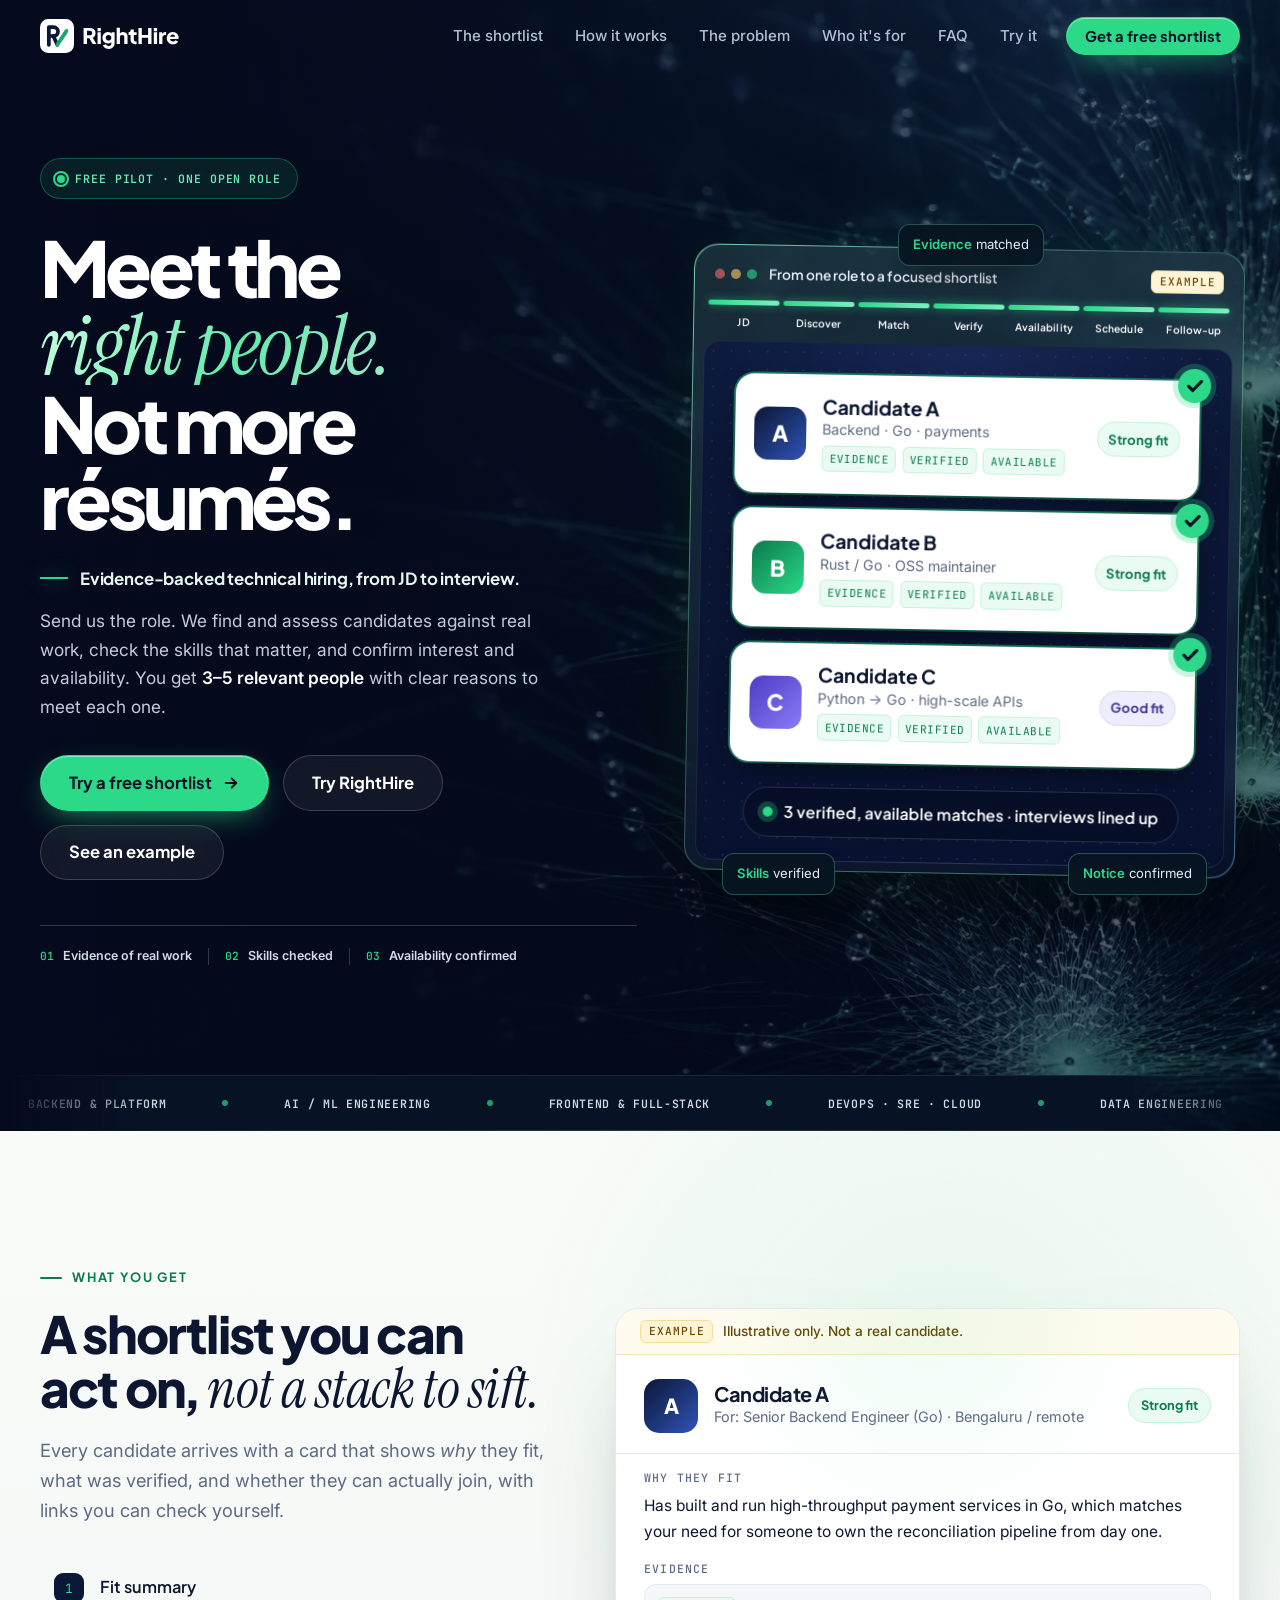
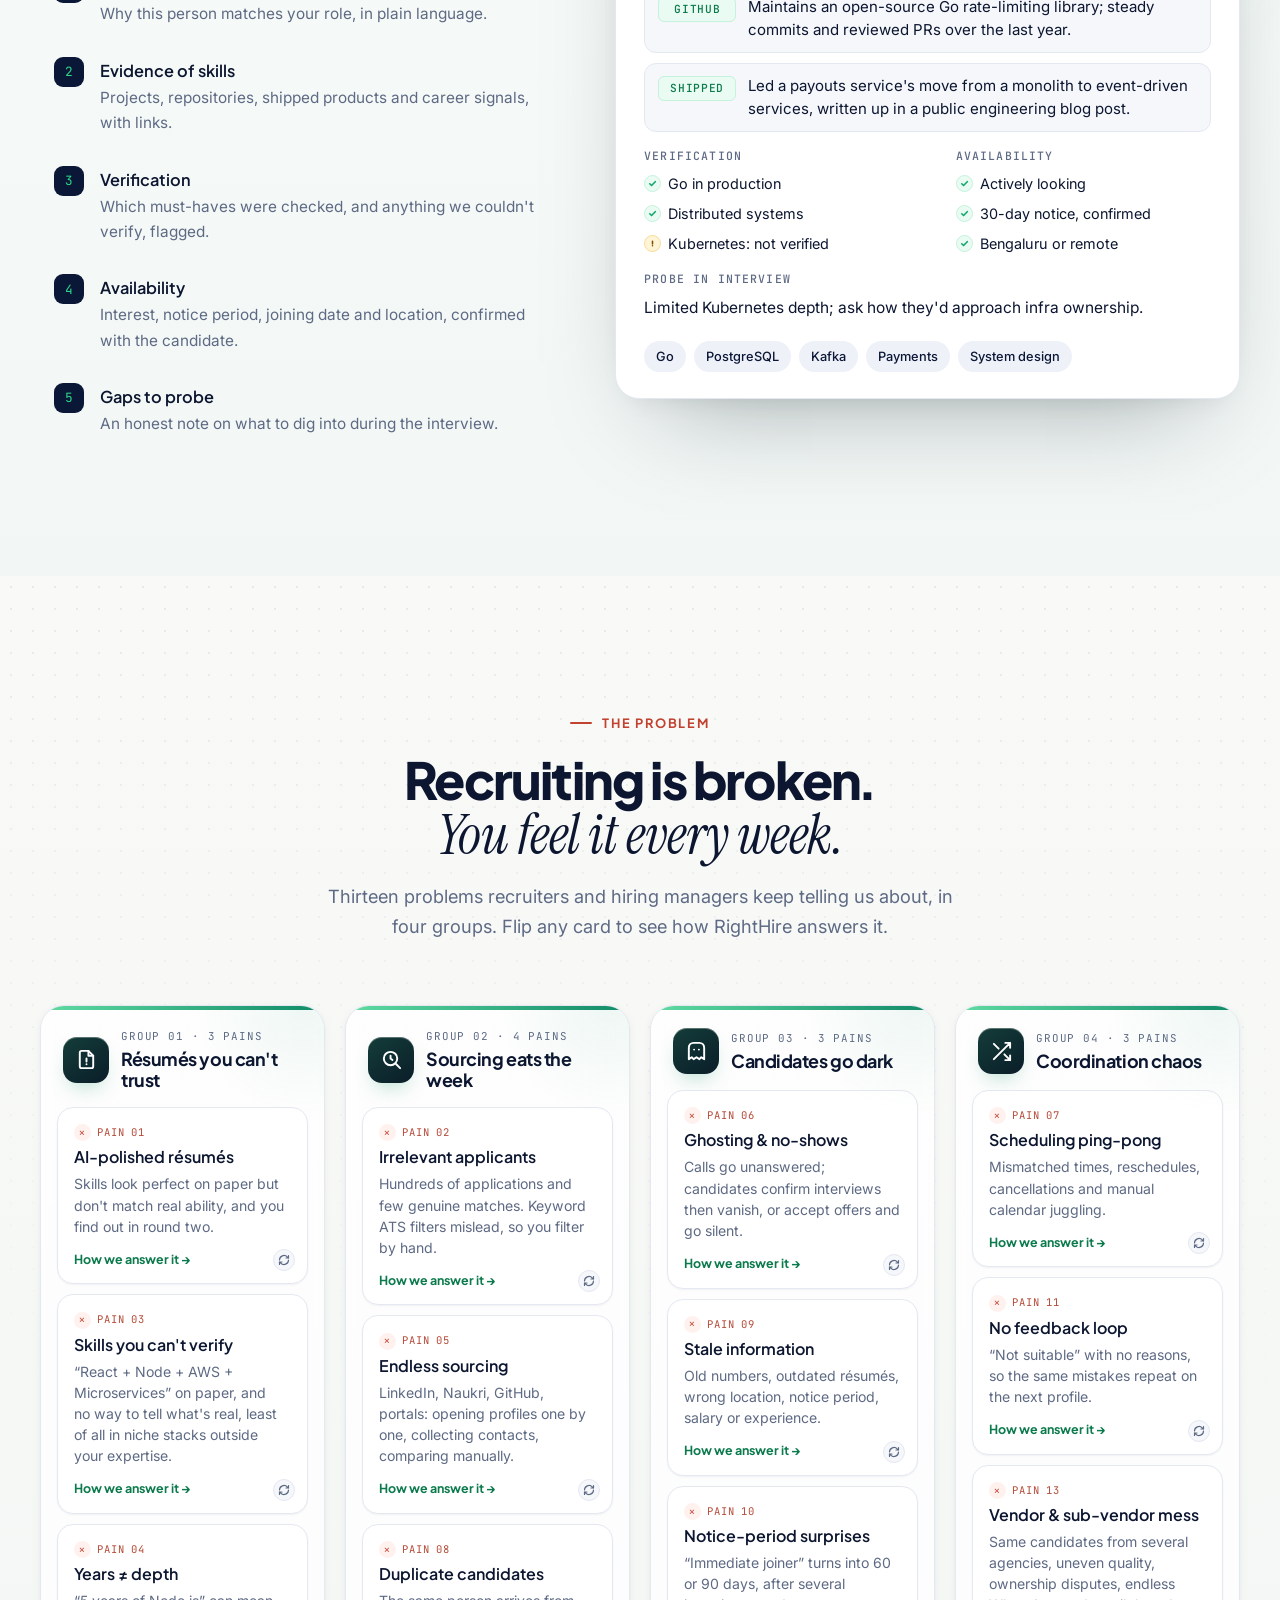
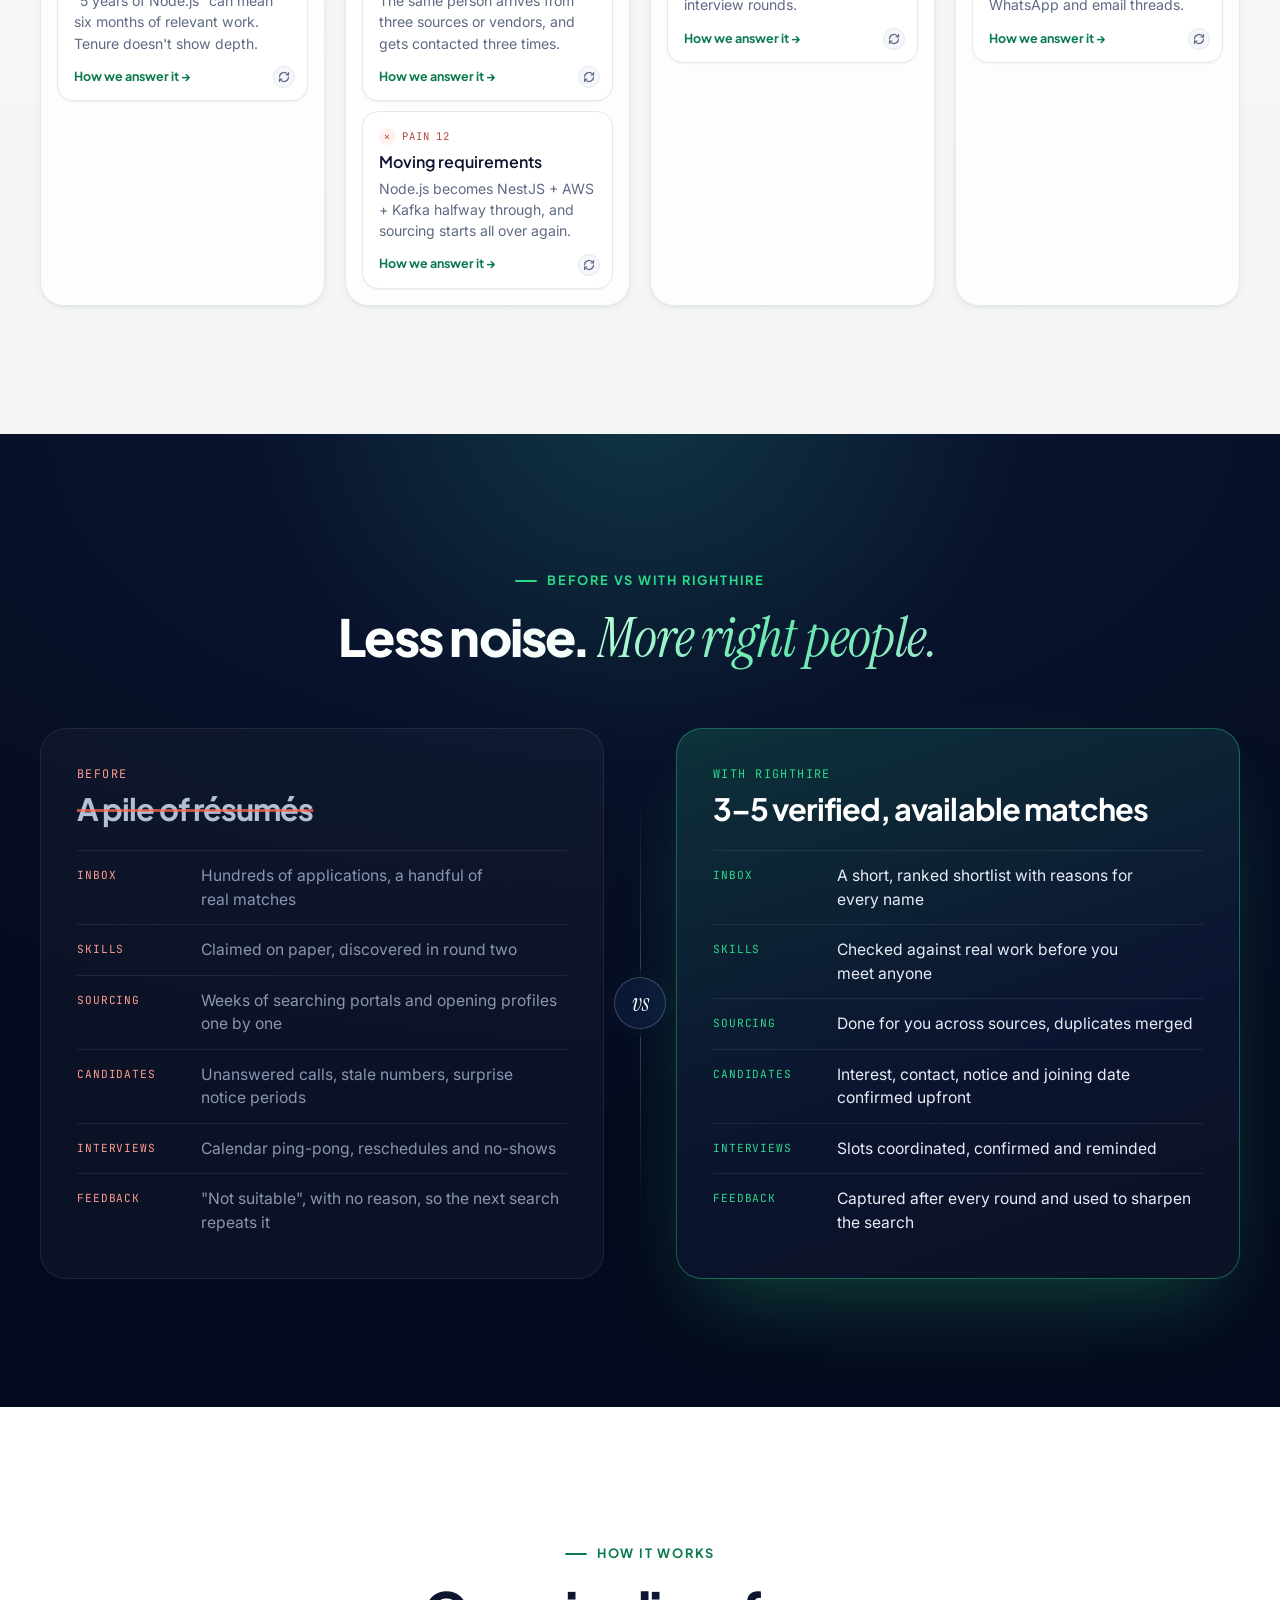
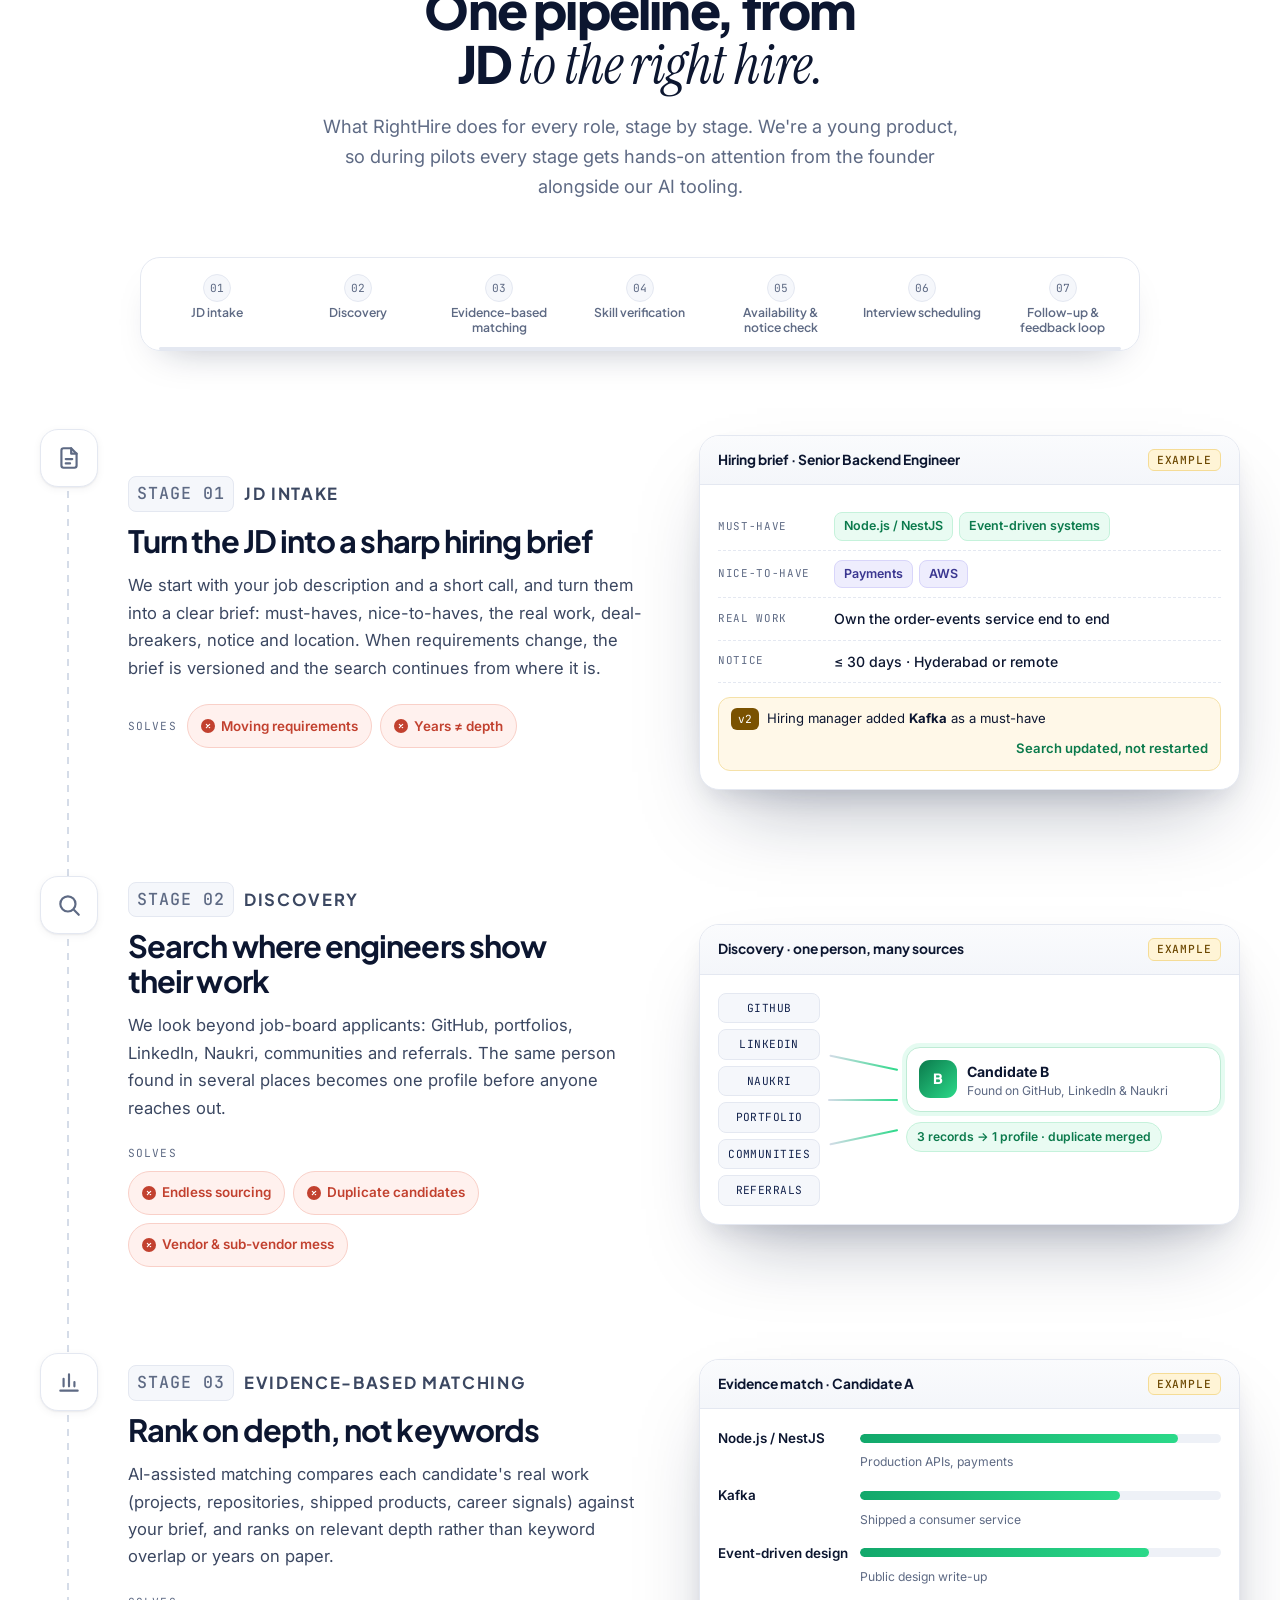
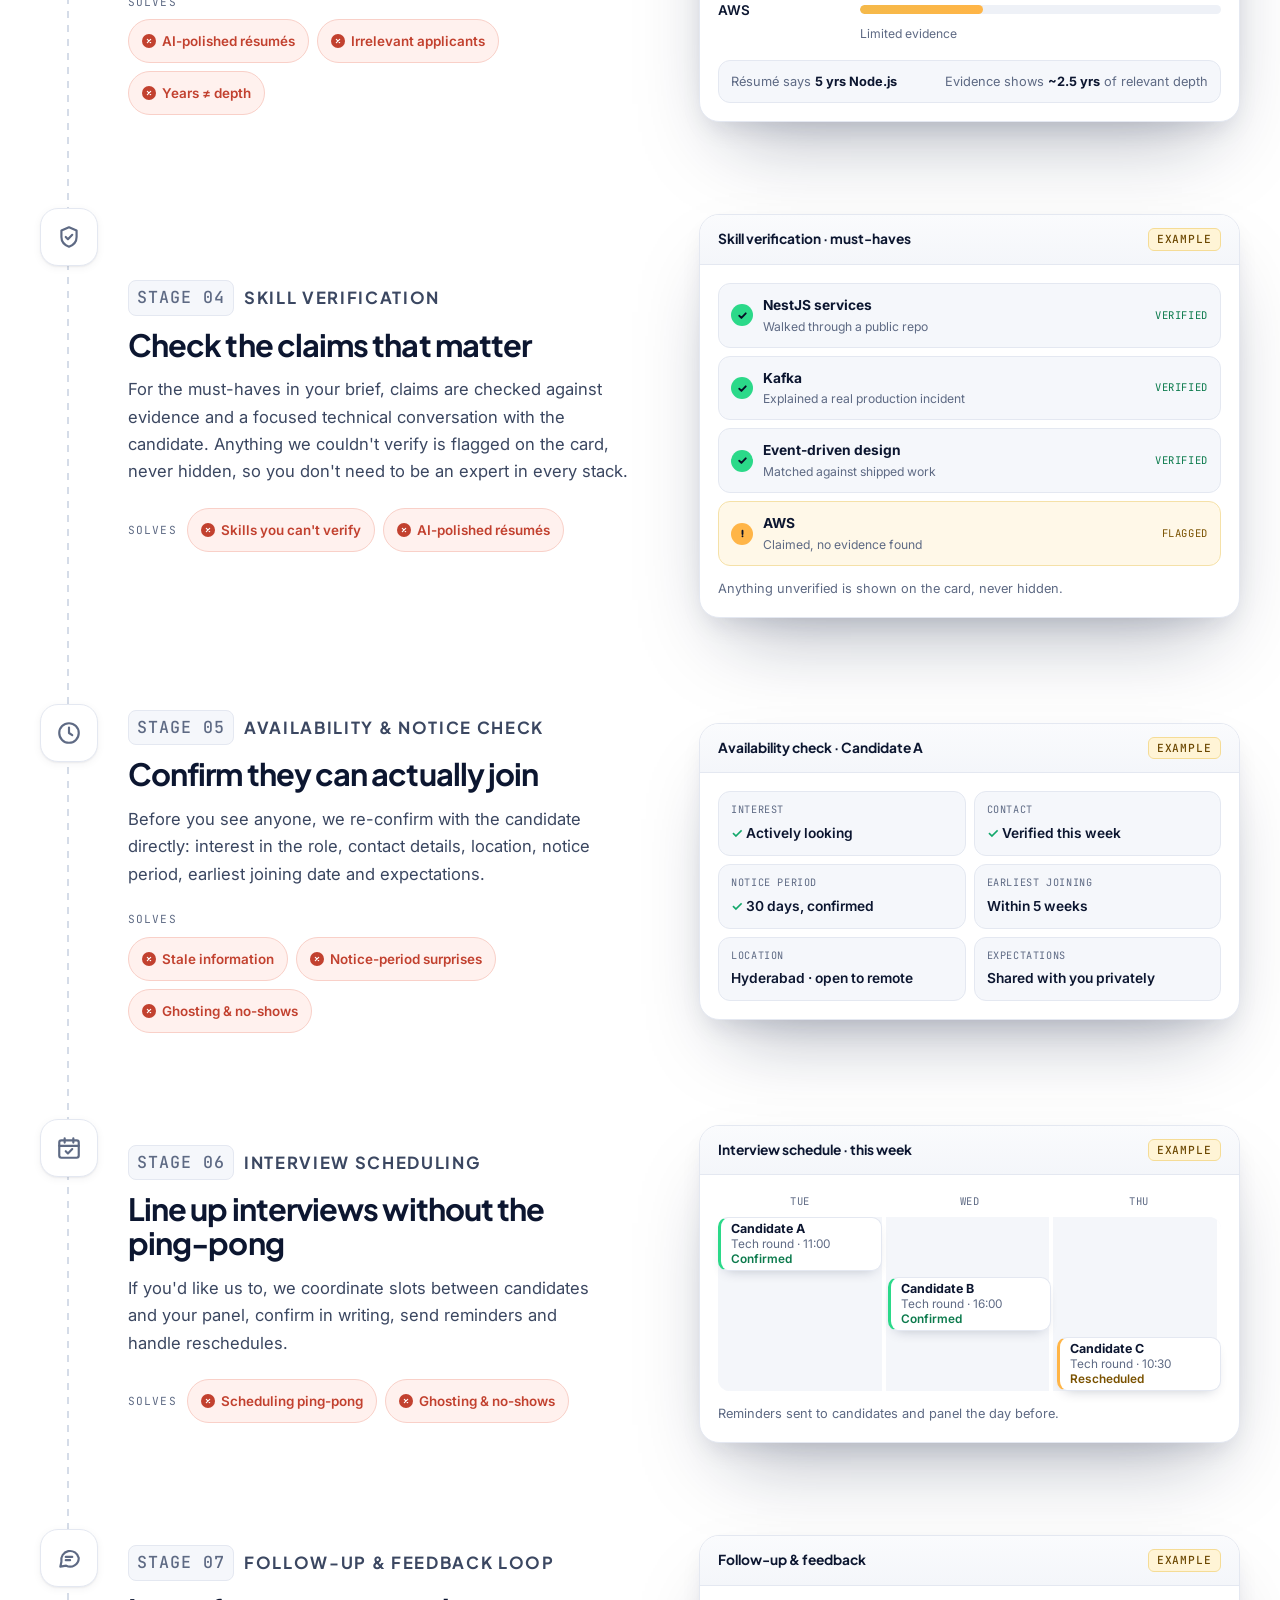
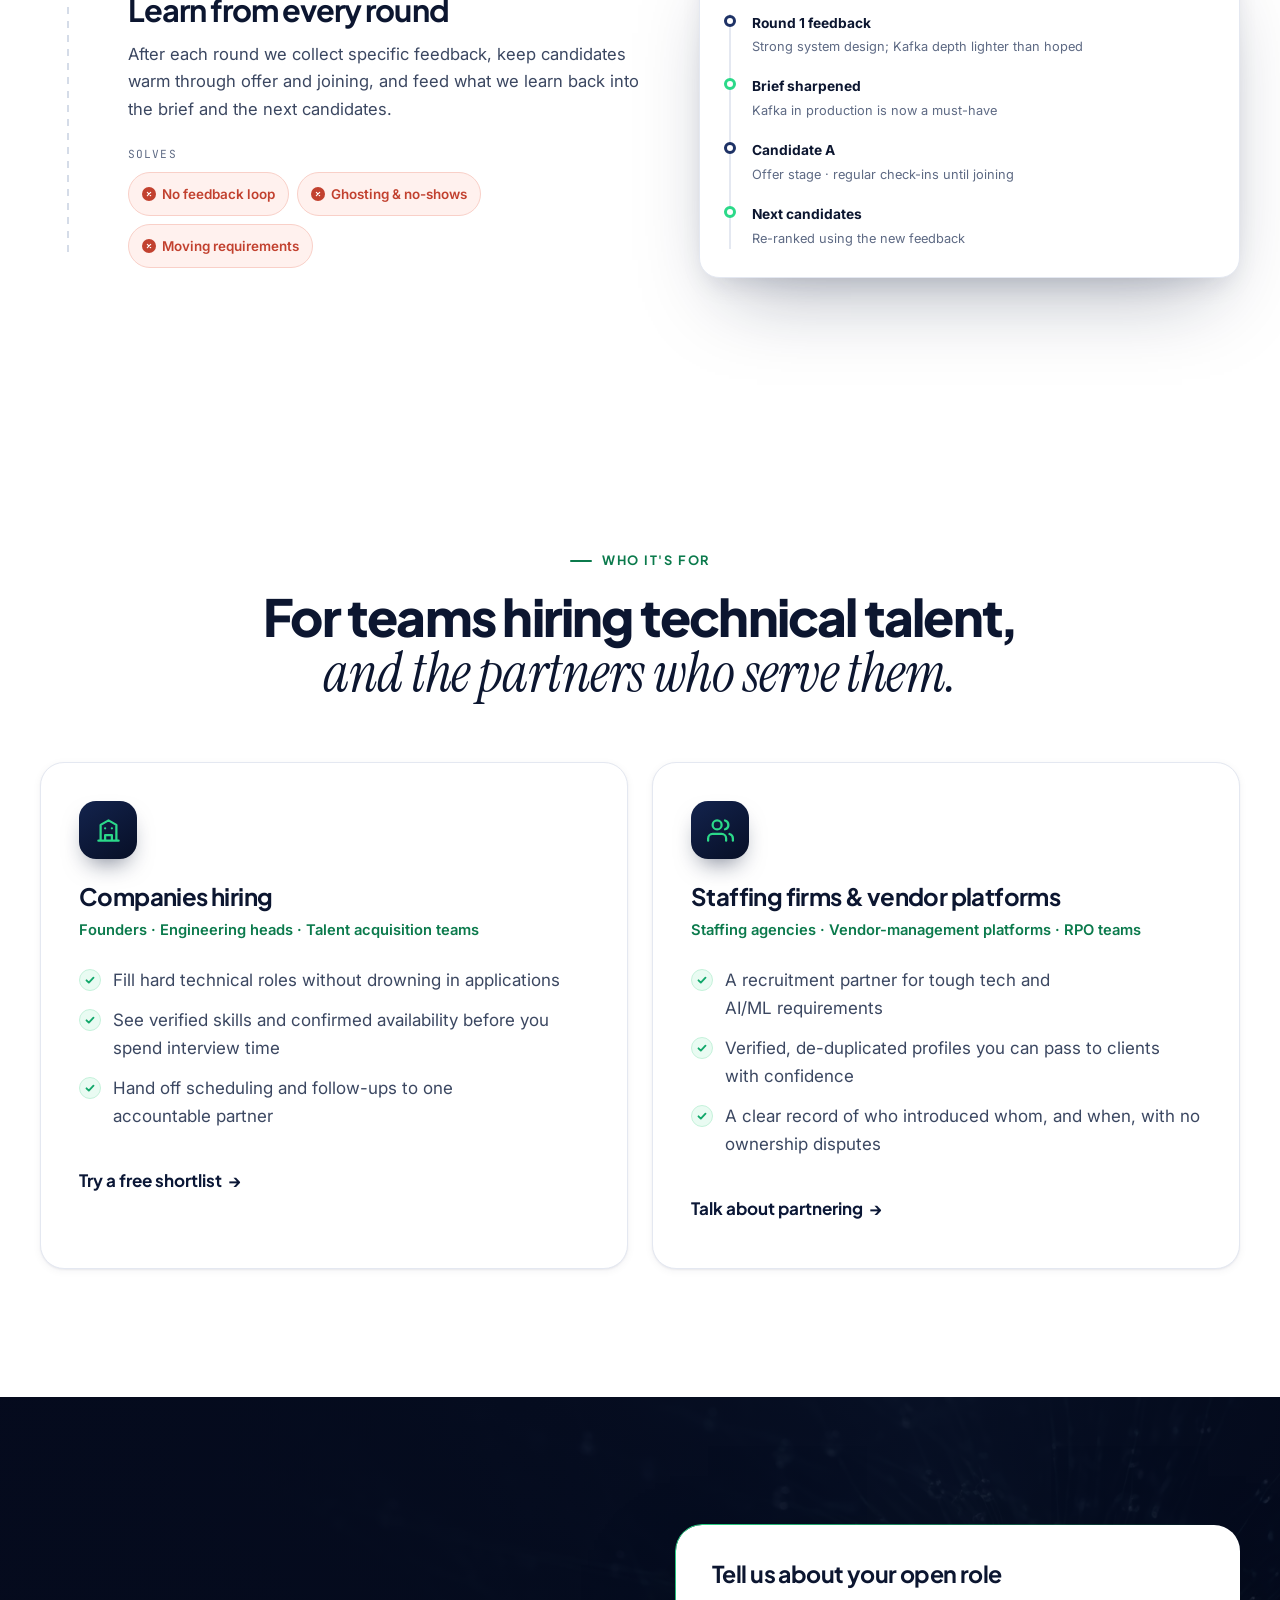
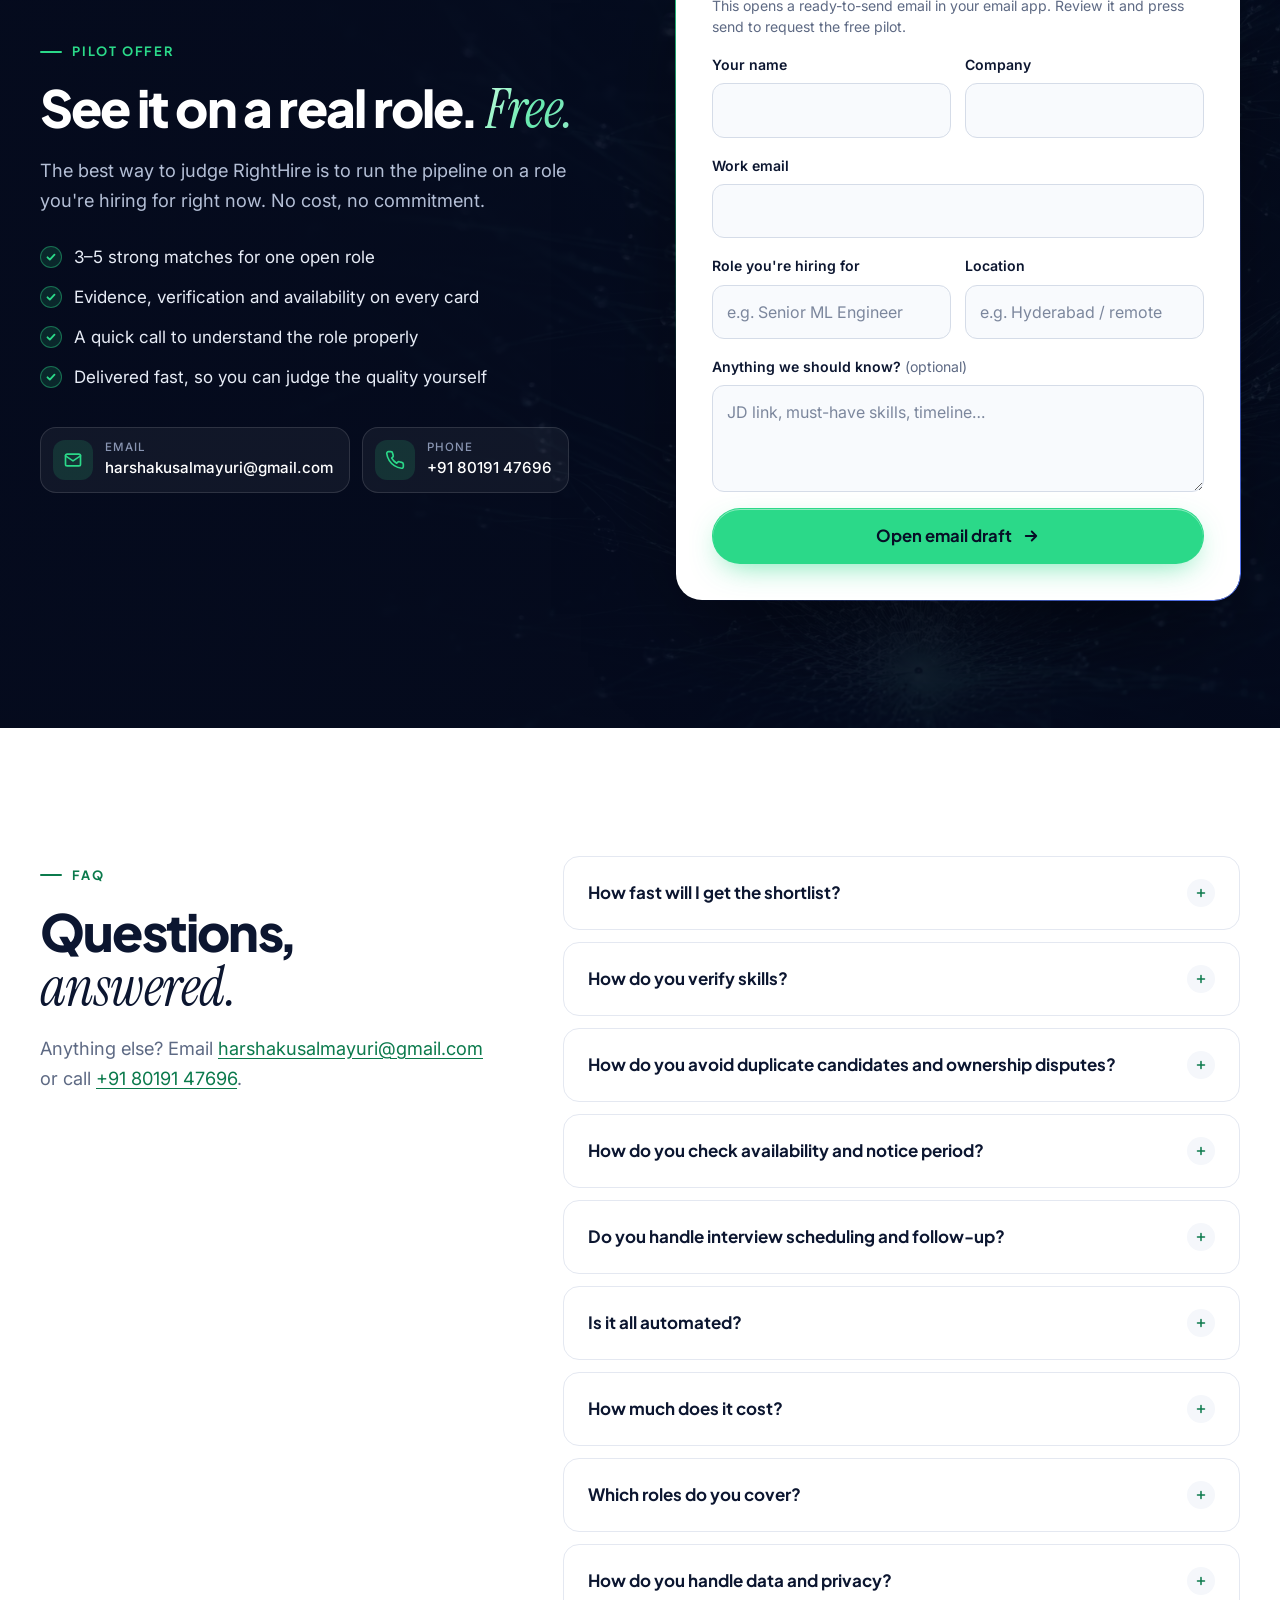
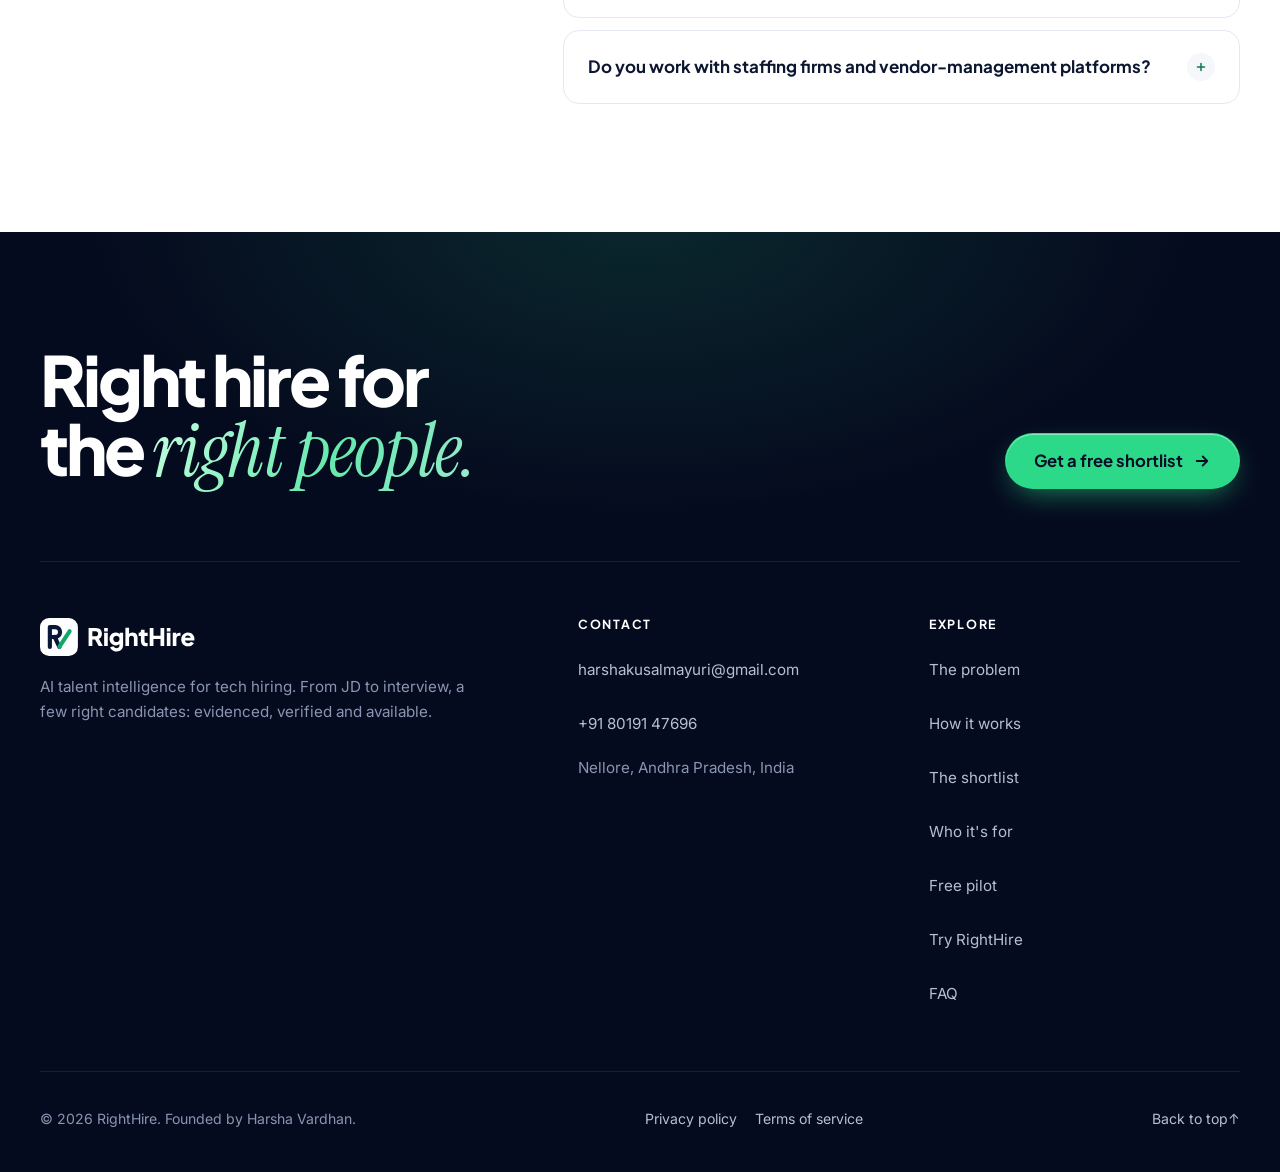
==== commit 6da36d49: "feat: add Try RightHire demo page Recruiters can paste a job description and a résumé, or load a sam" ====
--- a/index.html
+++ b/index.html
@@ -51,6 +51,7 @@
       <a href="#problems">The problem</a>
       <a href="#who">Who it's for</a>
       <a href="#faq">FAQ</a>
+      <a href="demo.html">Try it</a>
       <a class="btn btn-primary btn-sm nav-cta" href="#pilot"><span>Get a free shortlist</span></a>
     </nav>
     <button class="nav-toggle" aria-expanded="false" aria-controls="nav-menu" aria-label="Open menu">
@@ -78,6 +79,7 @@
         <a class="btn btn-primary btn-lg" href="#pilot"><span>Try a free shortlist</span>
           <svg class="arrow" aria-hidden="true" width="18" height="18" viewBox="0 0 24 24" fill="none" stroke="currentColor" stroke-width="2.5" stroke-linecap="round" stroke-linejoin="round"><path d="M5 12h14M13 6l6 6-6 6"/></svg>
         </a>
+        <a class="btn btn-glass btn-lg" href="demo.html"><span>Try RightHire</span></a>
         <a class="btn btn-glass btn-lg" href="#shortlist" data-booking-alt><span>See an example</span></a>
         <a class="btn btn-glass btn-lg" href="#" data-booking hidden target="_blank" rel="noopener"><svg aria-hidden="true" width="18" height="18" viewBox="0 0 24 24" fill="none" stroke="currentColor" stroke-width="2.2" stroke-linecap="round" stroke-linejoin="round"><rect x="3" y="5" width="18" height="16" rx="2"/><path d="M16 3v4M8 3v4M3 10h18M9 15l2 2 4-4"/></svg><span>Book a 20-min call</span></a>
       </div>
@@ -674,6 +676,7 @@
           <li><a href="#shortlist">The shortlist</a></li>
           <li><a href="#who">Who it's for</a></li>
           <li><a href="#pilot">Free pilot</a></li>
+          <li><a href="demo.html">Try RightHire</a></li>
           <li><a href="#faq">FAQ</a></li>
         </ul>
       </div>
--- a/assets/css/styles.css
+++ b/assets/css/styles.css
@@ -330,13 +330,15 @@
   .split,.pilot-grid,.faq-wrap{grid-template-columns:1fr;gap:56px}
   .faq-side{position:static}
 }
-@media (max-width:900px){
+@media (max-width:1100px){
   .nav-toggle{display:block}
   .nav-menu{position:absolute;top:calc(var(--nav-h) - 4px);left:12px;right:12px;flex-direction:column;align-items:stretch;gap:2px;background:#0A1330;border:1px solid rgba(255,255,255,.1);border-radius:20px;box-shadow:0 30px 60px -20px rgba(0,0,0,.7);padding:10px;opacity:0;visibility:hidden;transform:translateY(-8px);transition:opacity .25s,transform .25s var(--ease),visibility .25s}
   .nav-menu.open{opacity:1;visibility:visible;transform:none}
   .nav-menu a:not(.btn){padding:14px 14px;font-size:1rem;color:var(--on-dark)}
   .nav-cta{margin:8px 0 0}
   .nav-wrap.menu-open{background:rgba(7,15,38,.9);backdrop-filter:blur(16px)}
+}
+@media (max-width:900px){
   .audience{grid-template-columns:1fr}
   .footer-grid{grid-template-columns:1fr 1fr}
   .footer-brand{grid-column:1/-1}
